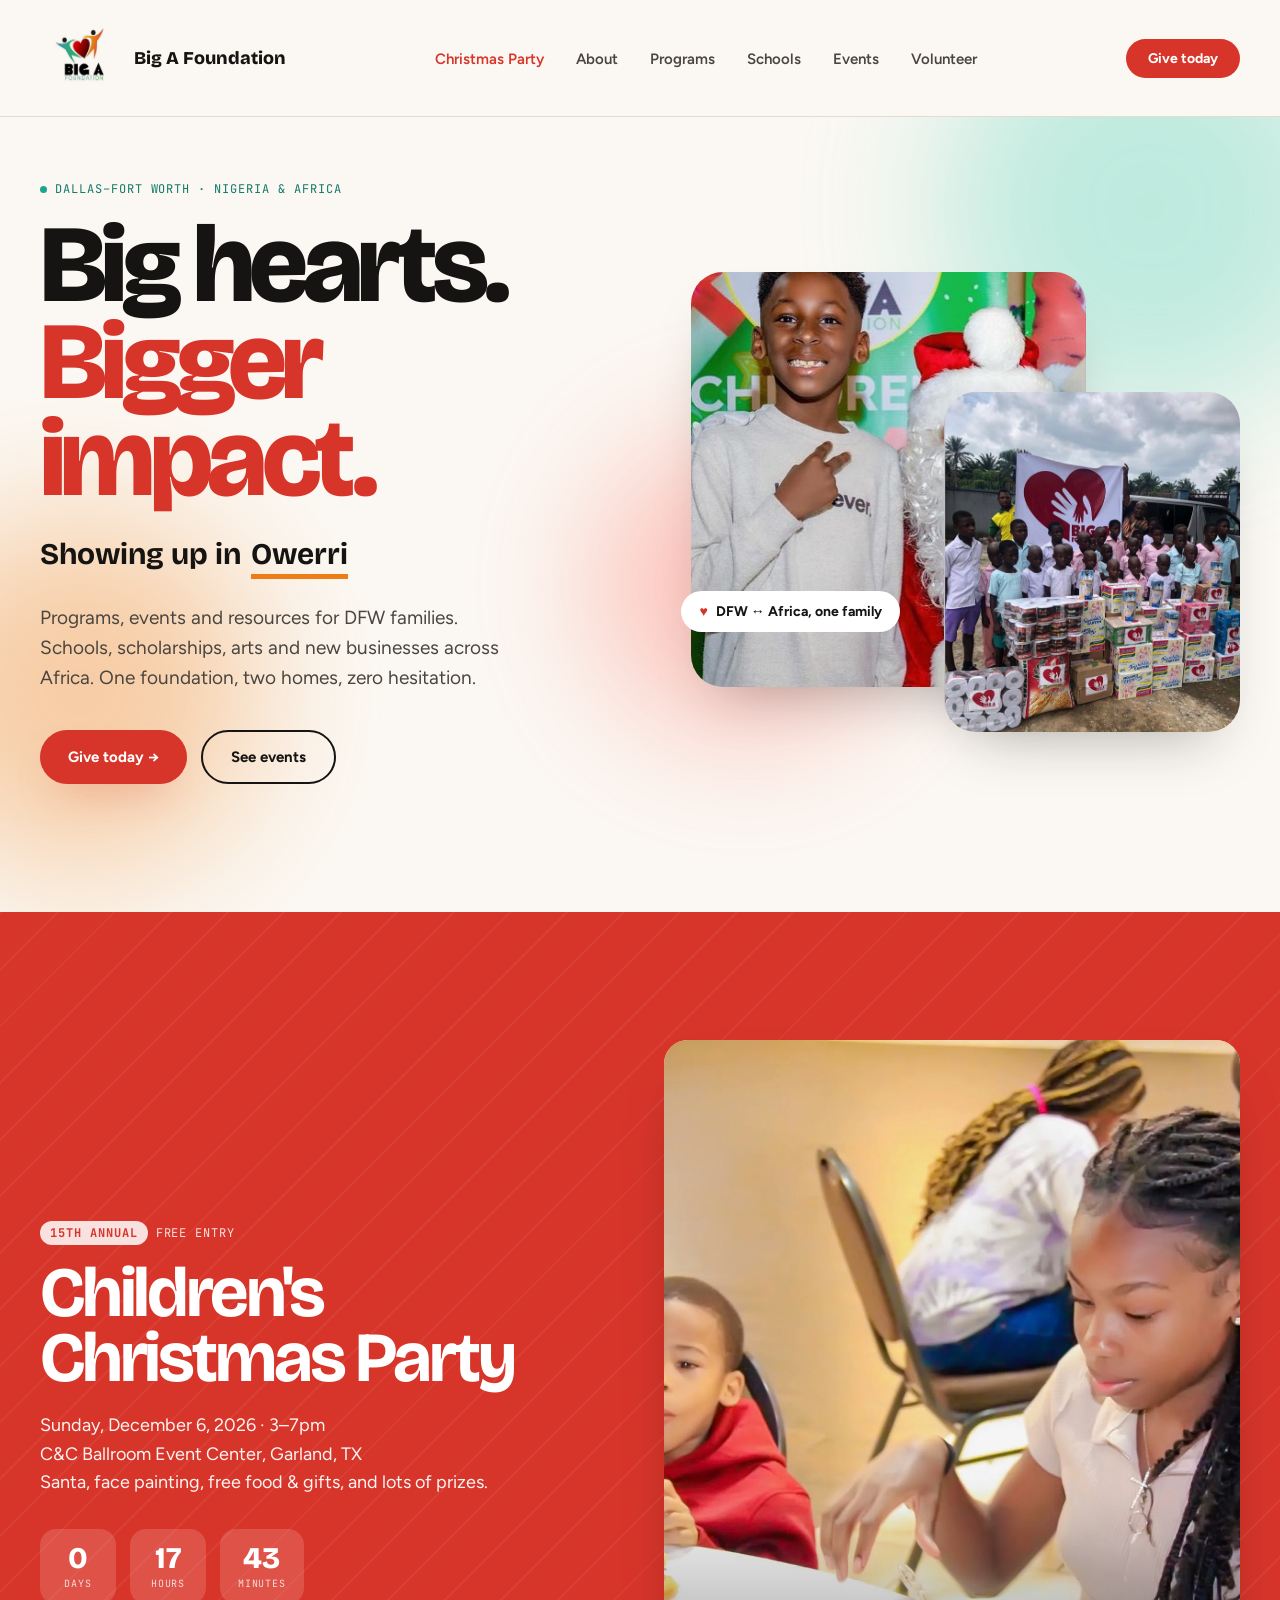
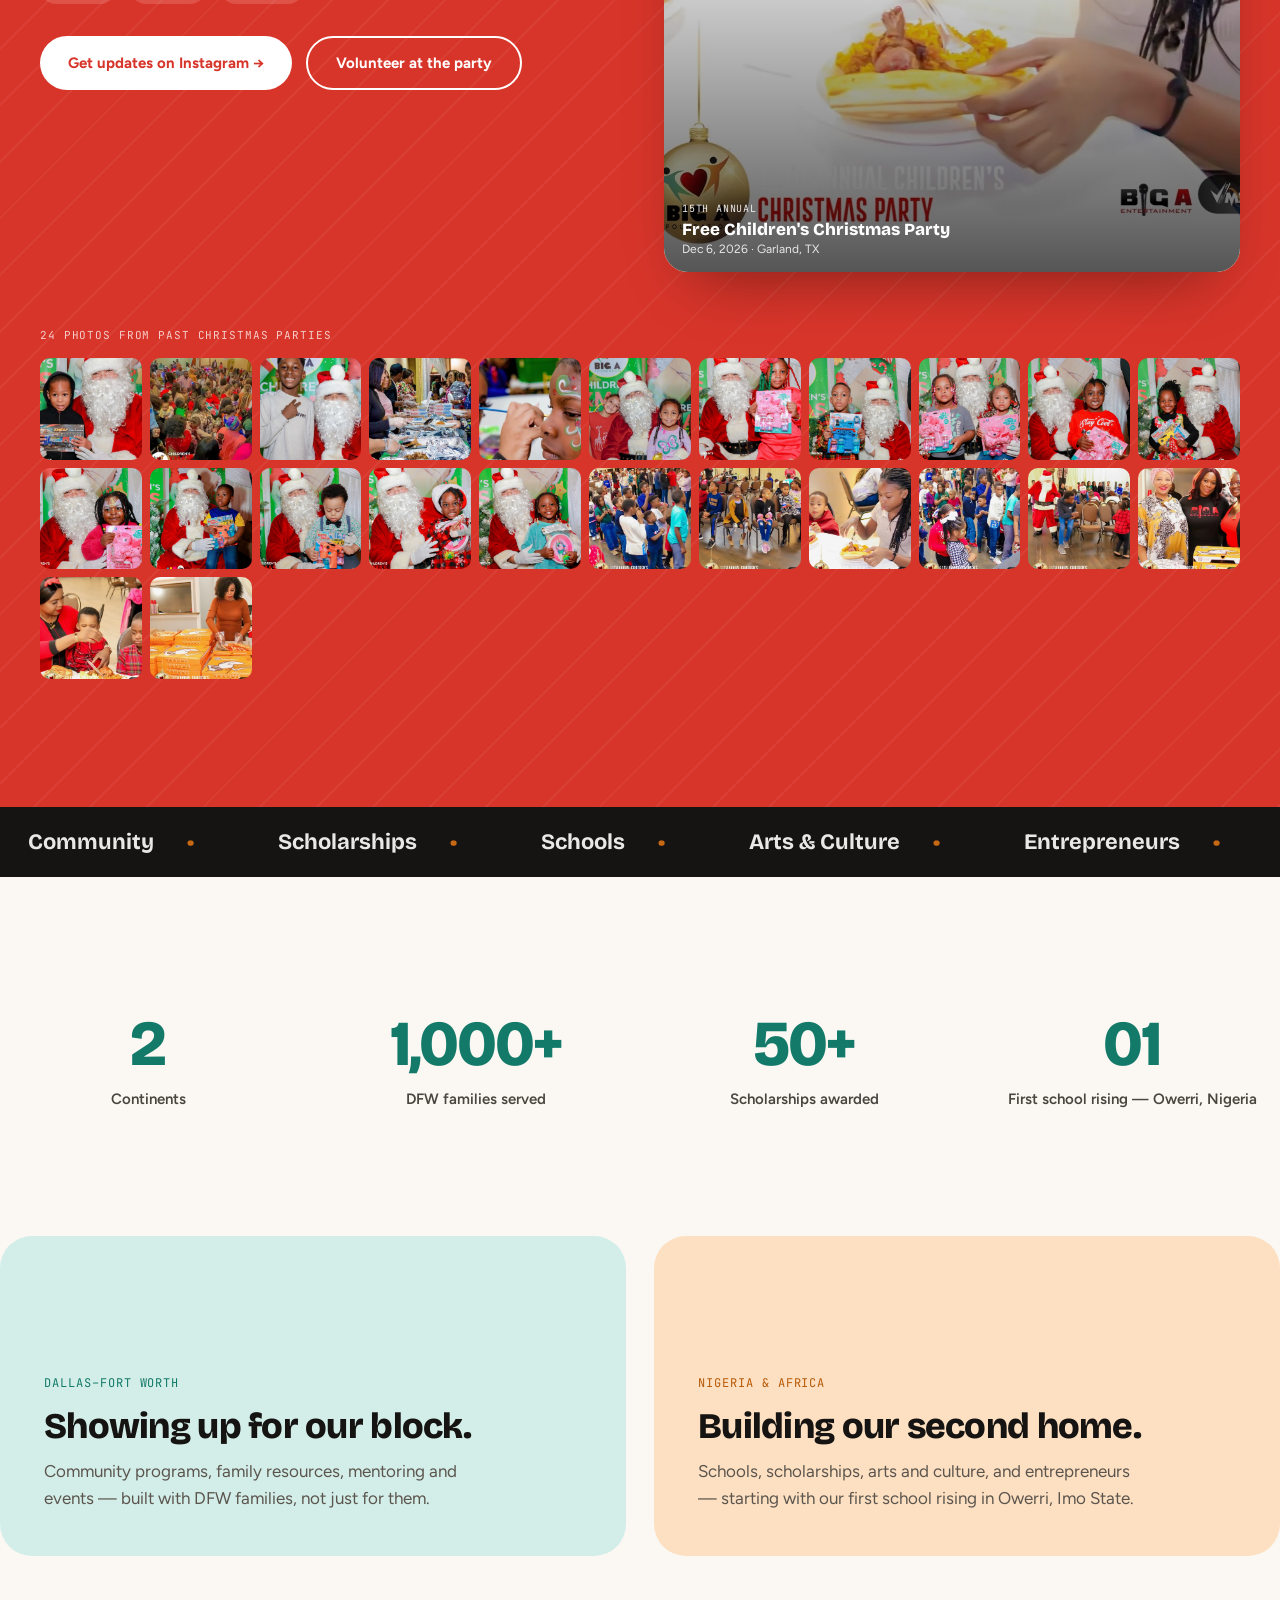
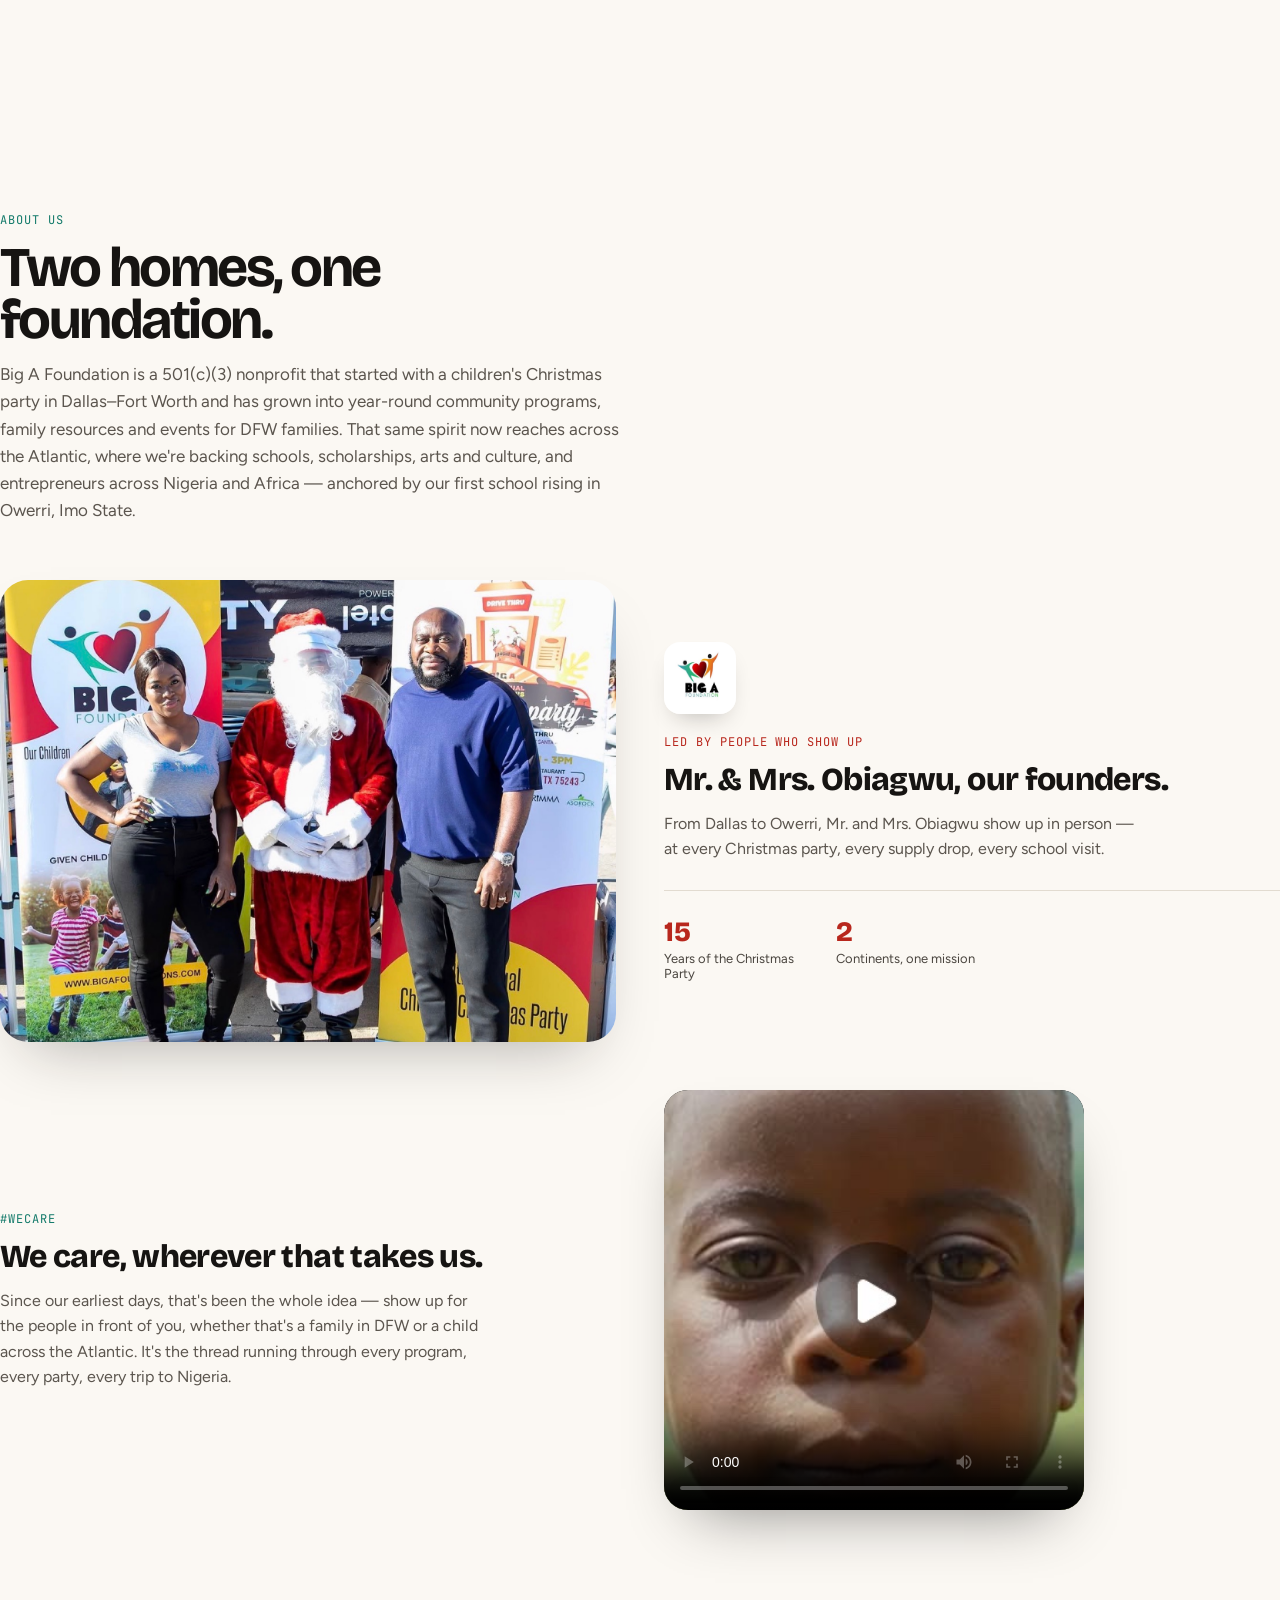
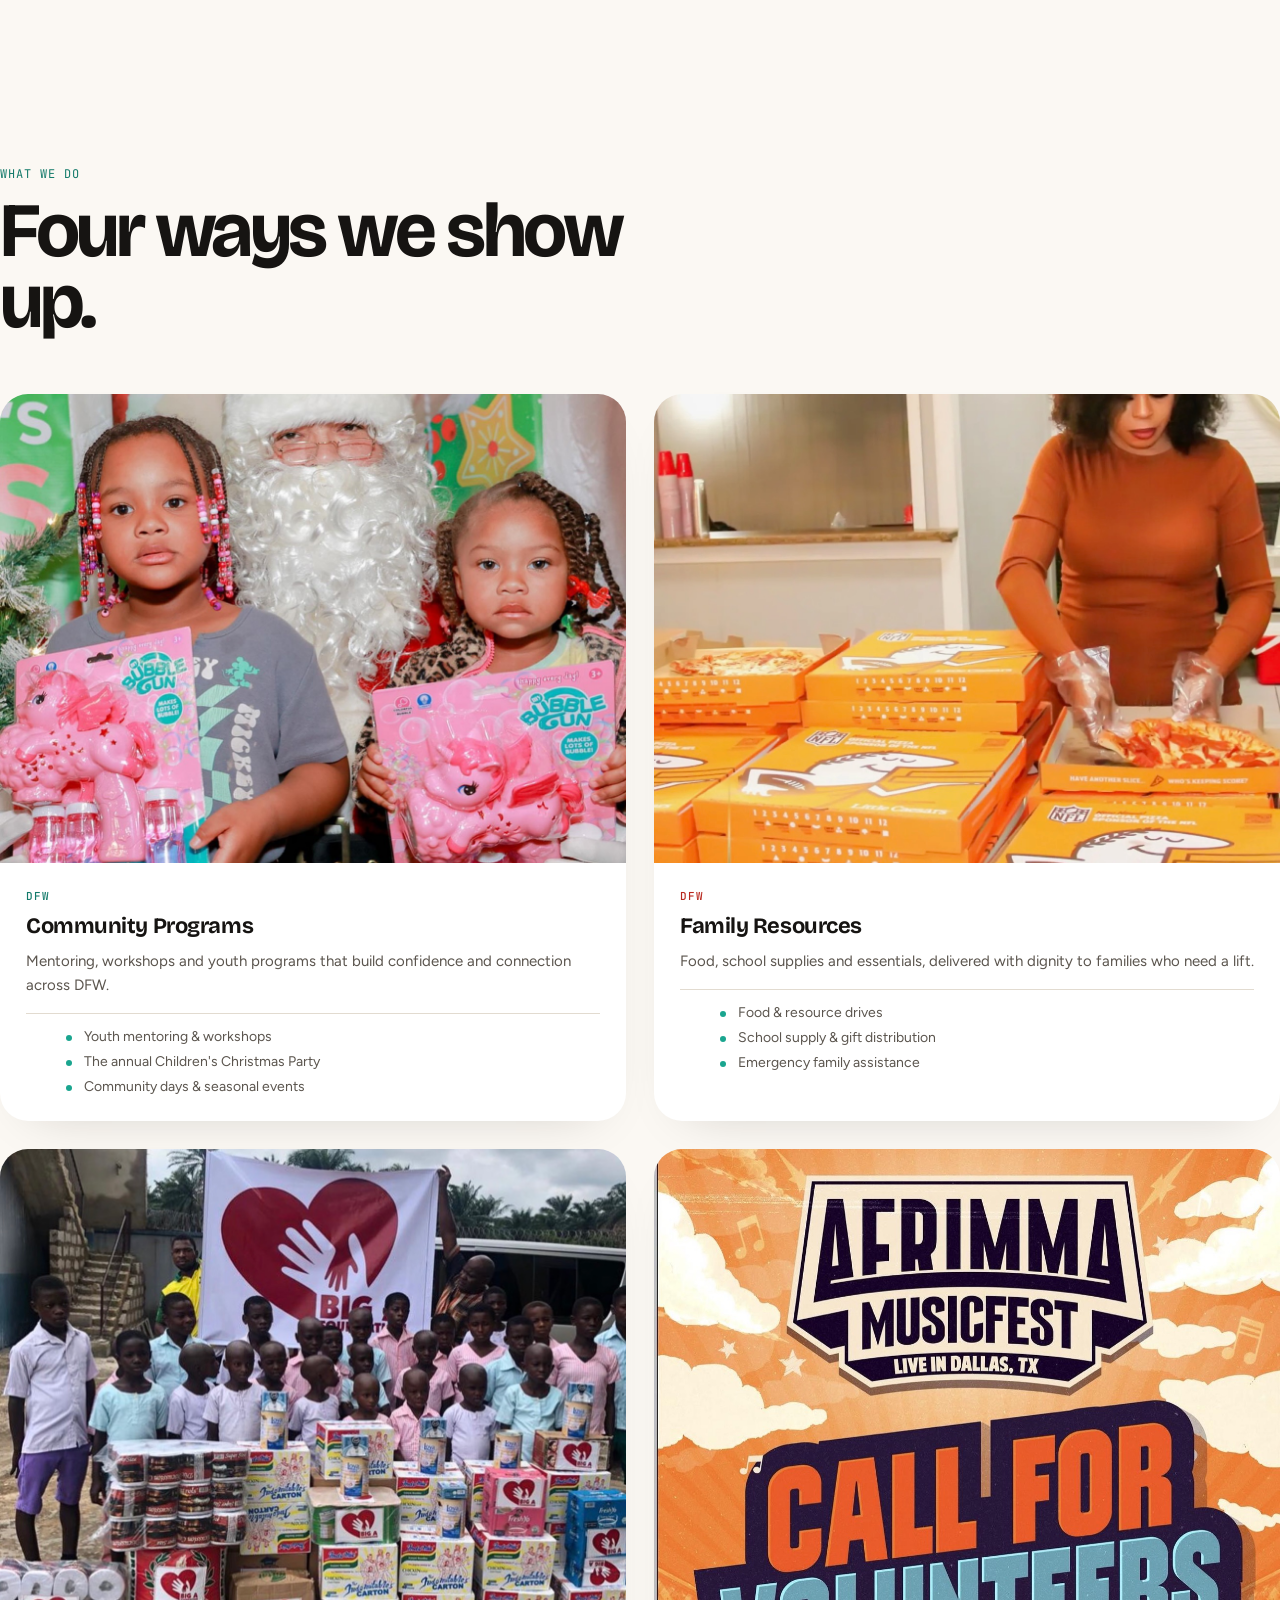
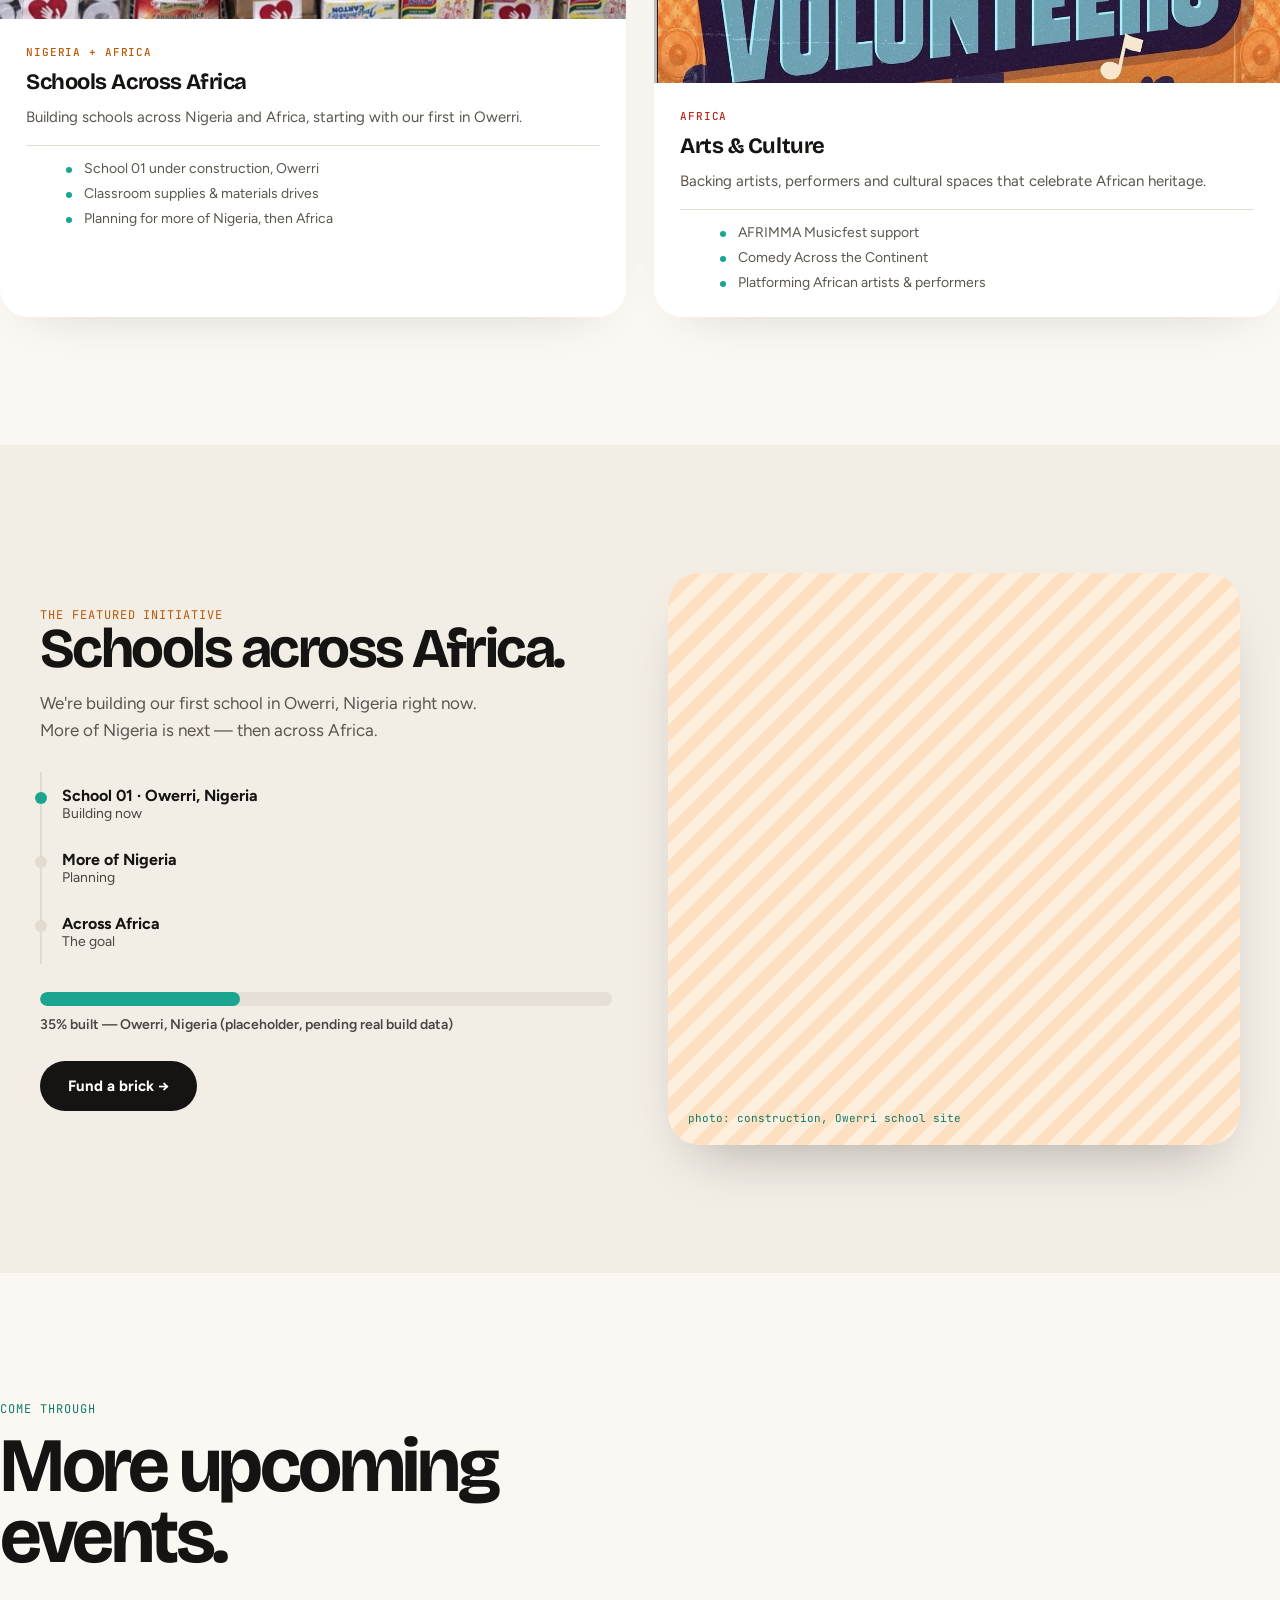
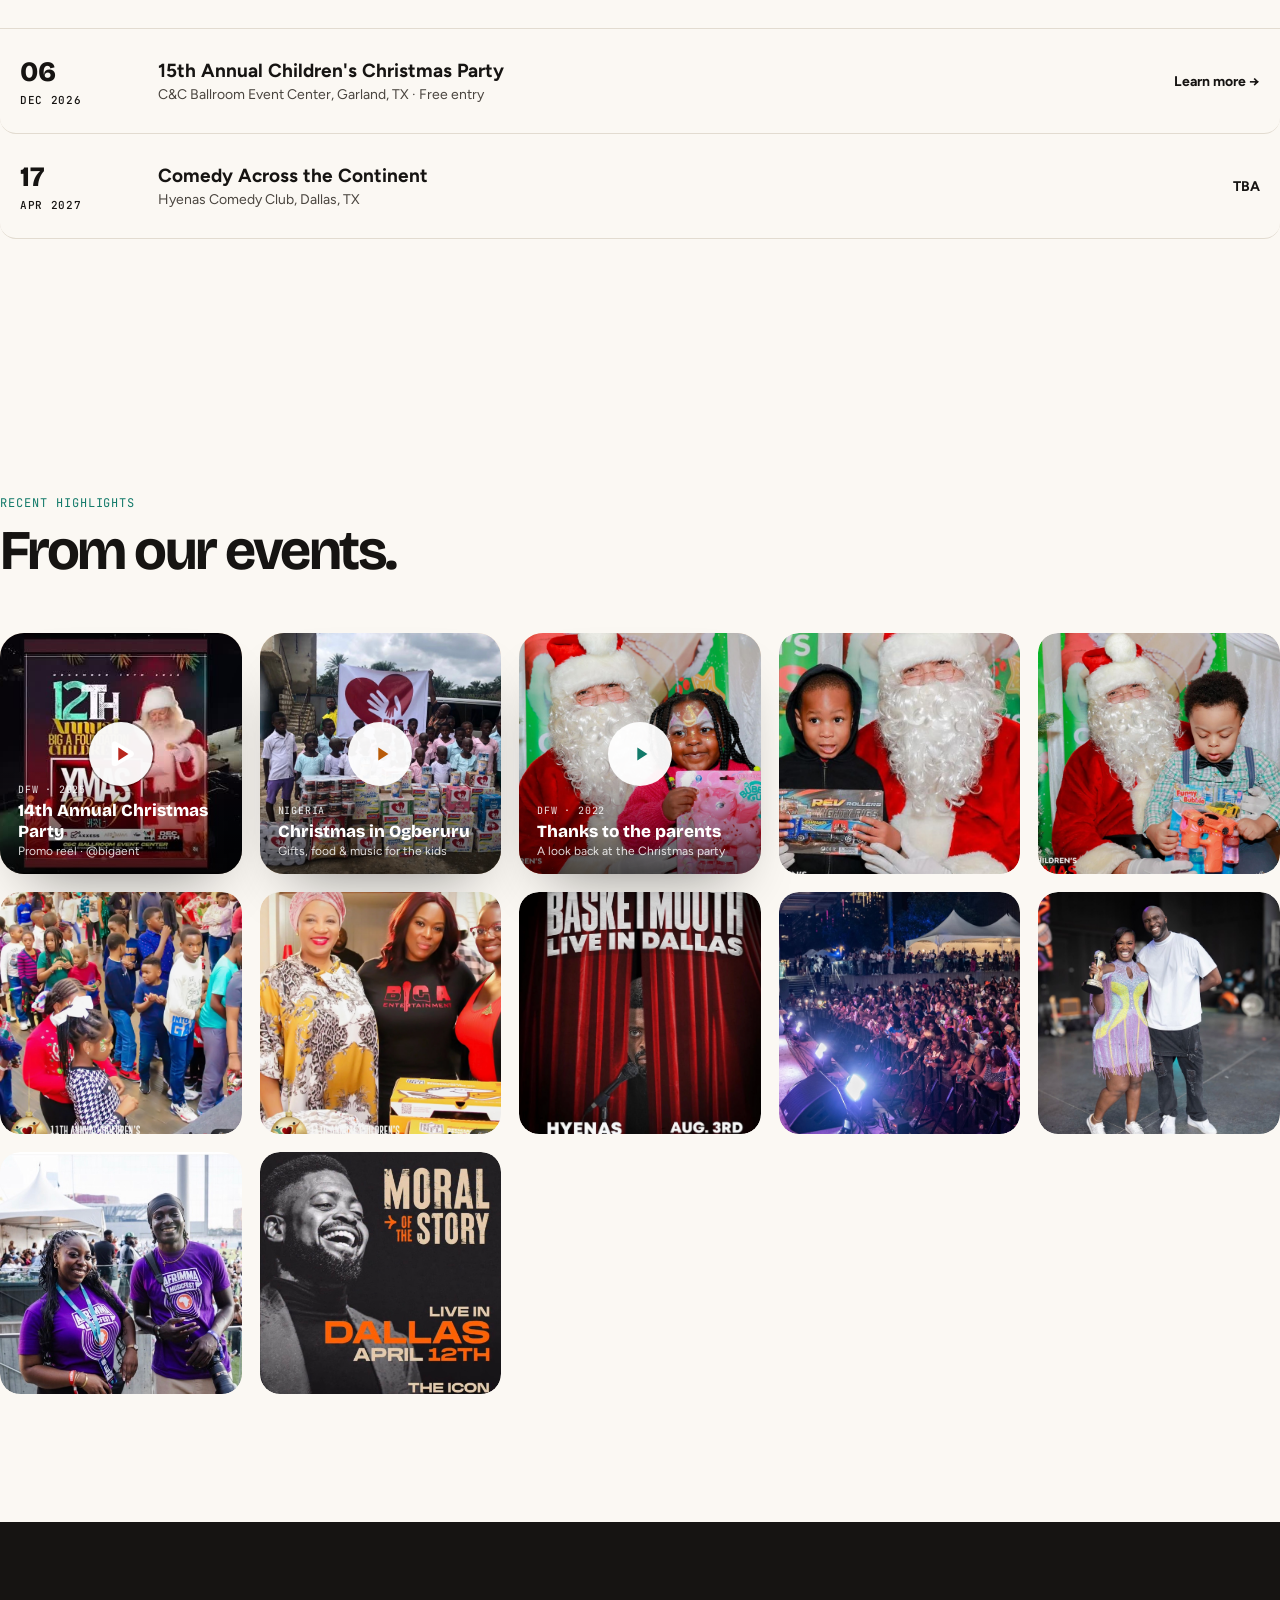
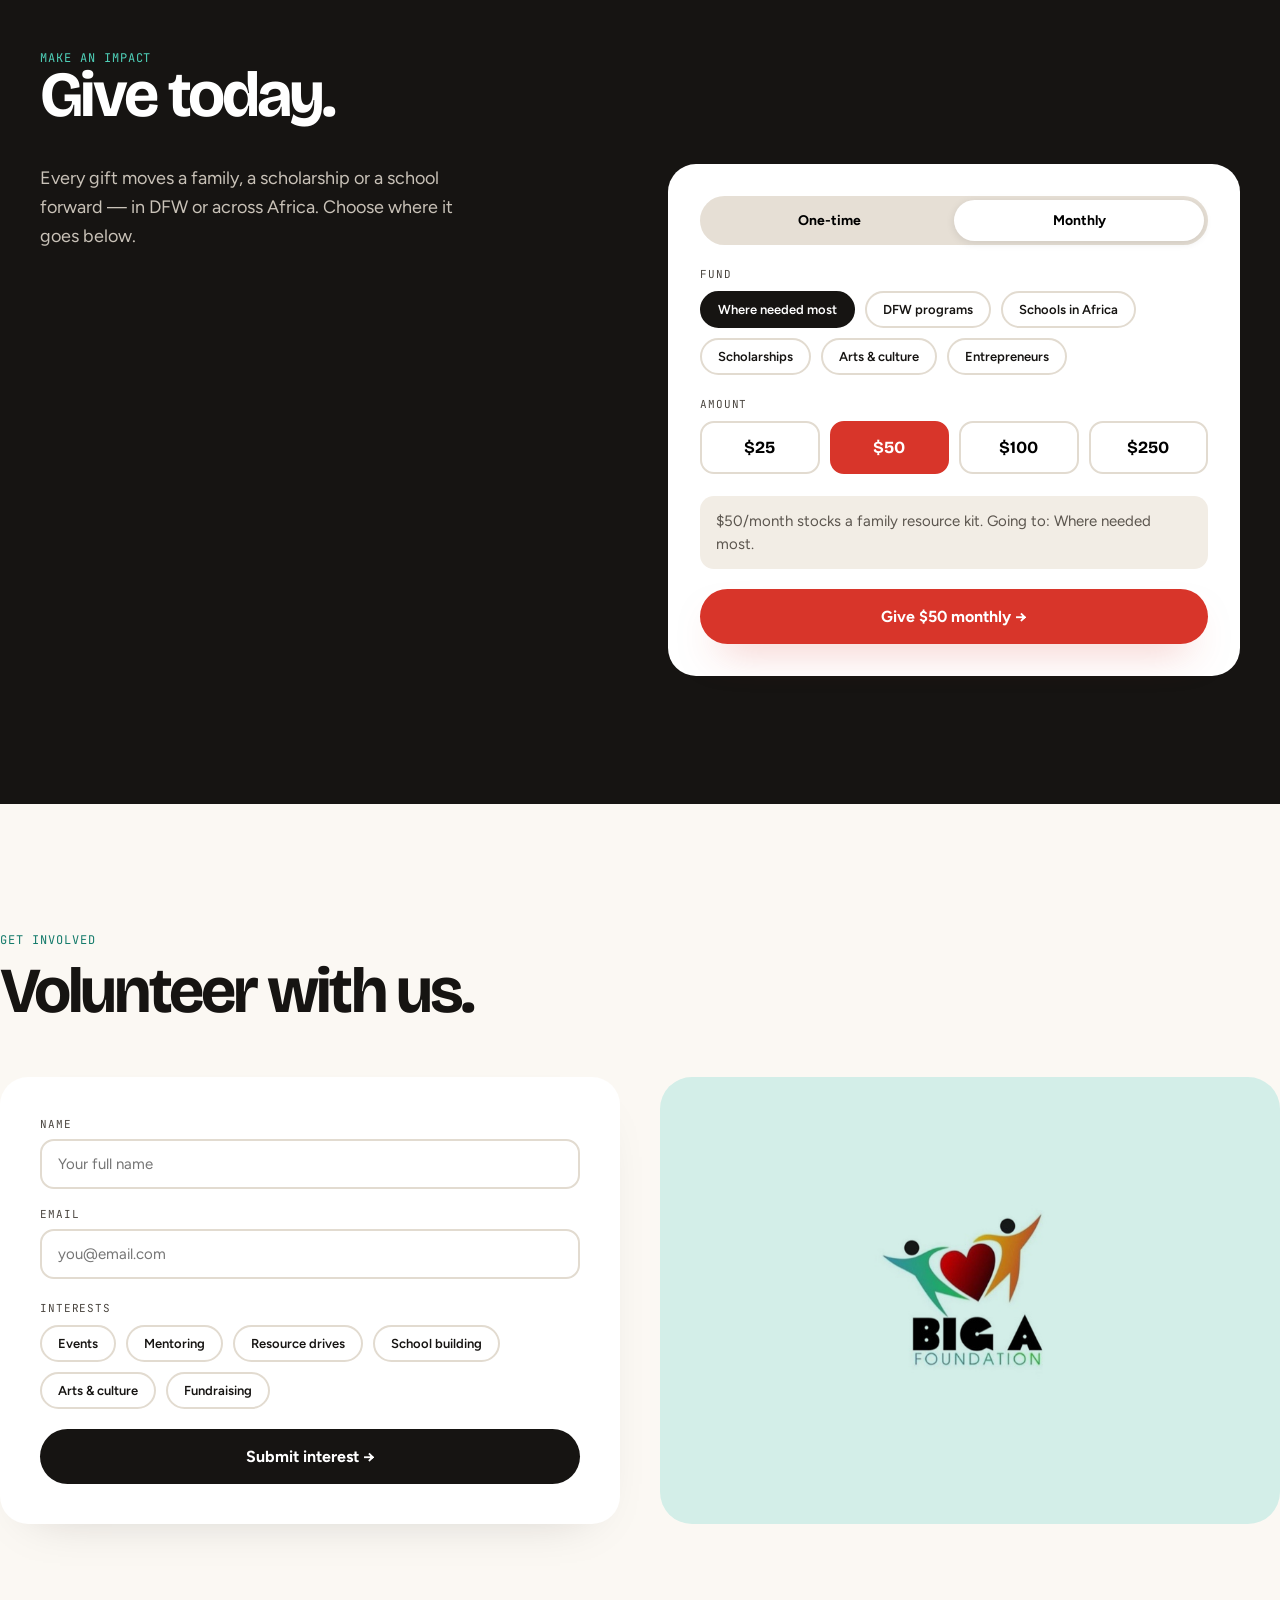
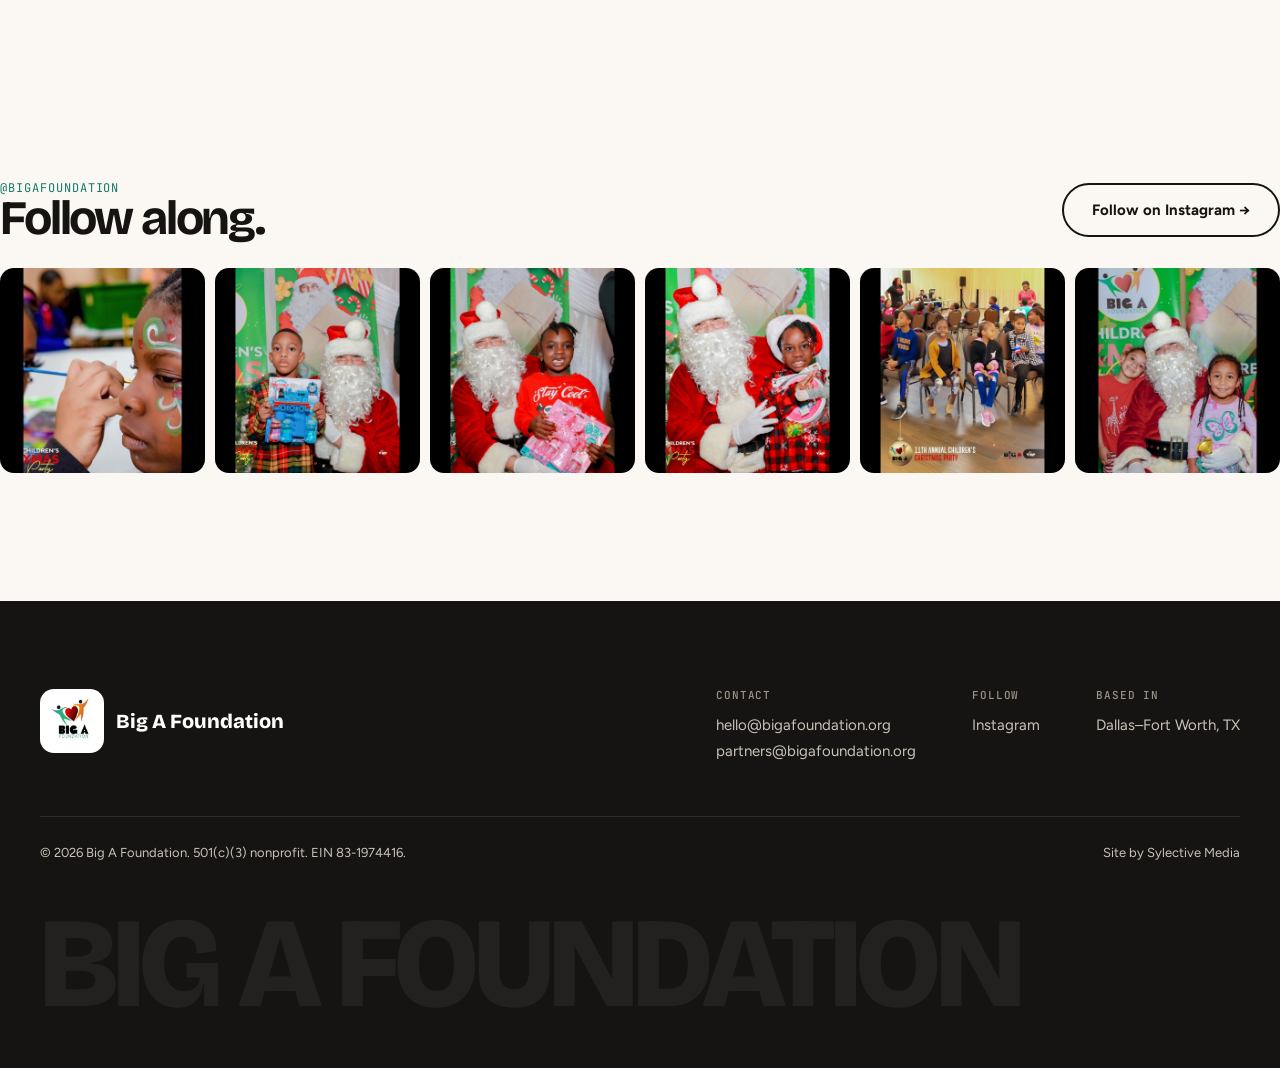
==== sunrise-site/index.html @ 5e351780 "Add Owerri to hero word rotator" ====
<!doctype html>
<html lang="en">
<head>
<meta charset="UTF-8">
<meta name="viewport" content="width=device-width, initial-scale=1">
<title>Big A Foundation — DFW ↔ Nigeria &amp; Africa</title>
<meta name="description" content="Big A Foundation runs programs, events and resources in Dallas–Fort Worth, and builds schools, scholarships, arts and entrepreneurship across Nigeria and Africa.">

<link rel="icon" type="image/png" href="assets/favicon.png">
<link rel="apple-touch-icon" href="assets/favicon.png">

<meta property="og:type" content="website">
<meta property="og:title" content="Big A Foundation">
<meta property="og:description" content="Programs, events and resources for DFW families. Schools, scholarships, arts and entrepreneurs across Nigeria and Africa.">
<meta property="og:image" content="https://big-a-foundation-sunrise.netlify.app/assets/og-cover.jpg">
<meta property="og:url" content="https://big-a-foundation-sunrise.netlify.app/">
<meta name="twitter:card" content="summary_large_image">
<meta name="twitter:title" content="Big A Foundation">
<meta name="twitter:description" content="Programs, events and resources for DFW families. Schools, scholarships, arts and entrepreneurs across Nigeria and Africa.">
<meta name="twitter:image" content="https://big-a-foundation-sunrise.netlify.app/assets/og-cover.jpg">

<link rel="preconnect" href="https://fonts.googleapis.com">
<link rel="preconnect" href="https://fonts.gstatic.com" crossorigin>
<link href="https://fonts.googleapis.com/css2?family=Bricolage+Grotesque:opsz,wght@12..96,500;12..96,700;12..96,800&family=Figtree:wght@400;500;600;700&family=JetBrains+Mono:wght@400;500&display=swap" rel="stylesheet">
<style>
:root{
  --teal:#1aa58f; --teal-deep:#137a6a; --teal-light:#4fd1b9; --teal-tint:#e3f4f0; --teal-tint2:#d3eee8;
  --red:#d8352a; --red-deep:#b8271d; --red-bright:#ff5a4e; --red-tint:#fde7e4; --red-tint2:#fbdcd8;
  --orange:#ef7d16; --orange-deep:#b85a08; --orange-tint:#feeedc; --orange-tint2:#fde0c2;
  --ink:#161412; --muted:#4a453f; --muted2:#5b554e; --ondark-muted:#c9c2b8; --ondark-muted2:#9b9389;
  --cream:#fbf8f3; --cream-alt:#f2ede5; --neutral-tint:#e6dfd5; --input-border:#e2dbd0;
  --display:'Bricolage Grotesque',sans-serif; --body:'Figtree',sans-serif; --mono:'JetBrains Mono',monospace;
  --max:1320px; --pad:clamp(16px,4vw,40px); --sec:clamp(80px,10vw,140px);
}
*{box-sizing:border-box;}
html{scroll-behavior:smooth;}
body{
  margin:0; background:var(--cream); color:var(--ink); font-family:var(--body);
  -webkit-font-smoothing:antialiased; overflow-x:hidden;
}
img{display:block; max-width:100%;}
a{color:inherit;}
.wrap{max-width:var(--max); margin:0 auto; padding-left:var(--pad); padding-right:var(--pad);}
.eyebrow{font-family:var(--mono); font-size:12px; letter-spacing:.08em; text-transform:uppercase;}
h1,h2,h3{font-family:var(--display); margin:0; letter-spacing:-0.02em;}
h2{font-size:clamp(44px,6vw,88px); line-height:.92; letter-spacing:-0.045em; font-weight:700;}
p{line-height:1.6; margin:0;}
.btn{
  display:inline-flex; align-items:center; gap:8px; font-family:var(--body); font-weight:700;
  font-size:15px; padding:16px 28px; border-radius:999px; border:none; cursor:pointer;
  text-decoration:none; transition:transform .2s ease, box-shadow .2s ease;
}
.btn:hover{ transform:translateY(-2px); }
.btn-primary{ background:var(--red); color:#fff; box-shadow:0 20px 40px -20px rgba(216,53,42,.5); }
.btn-dark{ background:var(--ink); color:#fff; }
.btn-outline{ background:transparent; color:var(--ink); border:2px solid var(--ink); }

/* reveal */
[data-reveal]{ opacity:0; transform:translateY(48px); transition:opacity .9s cubic-bezier(.2,.7,.2,1), transform .9s cubic-bezier(.2,.7,.2,1); }
[data-reveal].in{ opacity:1; transform:translateY(0); }
@media (prefers-reduced-motion:reduce){
  [data-reveal]{ opacity:1; transform:none; transition:none; }
}

/* ===== header ===== */
header{
  position:sticky; top:0; z-index:50; background:rgba(251,248,243,.88); backdrop-filter:blur(10px);
  border-bottom:1px solid var(--input-border);
}
.nav{ position:relative; display:flex; align-items:center; justify-content:space-between; padding:16px var(--pad); max-width:var(--max); margin:0 auto; }
.brand{ display:flex; align-items:center; gap:10px; text-decoration:none; }
.brand img{ width:84px; height:84px; border-radius:14px; mix-blend-mode:multiply; }
.brand span{ font-family:var(--display); font-weight:800; font-size:18px; color:var(--ink); }
.nav-links{ display:flex; align-items:center; gap:32px; list-style:none; margin:0; padding:0; }
.nav-links a{ text-decoration:none; font-weight:600; font-size:15px; color:var(--muted); }
.nav-links a:hover{ color:var(--ink); }
.nav-links a.nav-highlight{ color:var(--red); }
.nav-donate{ background:var(--red); color:#fff; font-weight:700; padding:11px 22px; border-radius:999px; text-decoration:none; font-size:14px; }
.nav-toggle{ display:none; background:none; border:none; cursor:pointer; padding:6px; }
.nav-toggle span{ display:block; width:22px; height:2px; background:var(--ink); margin:5px 0; }
@media (max-width:860px){
  .nav-links{
    display:none; position:absolute; top:100%; left:0; right:0; flex-direction:column;
    gap:0; background:var(--cream); border-bottom:1px solid var(--input-border); padding:8px var(--pad) 16px;
  }
  .nav-links.open{ display:flex; }
  .nav-links li{ width:100%; }
  .nav-links a{ display:block; padding:12px 0; border-bottom:1px solid var(--input-border); }
  .nav-toggle{ display:block; }
}

/* ===== hero ===== */
.hero{ position:relative; padding:64px 0 var(--sec); overflow:hidden; }
.blob{ position:absolute; border-radius:50%; filter:blur(70px); opacity:.35; z-index:0; pointer-events:none; }
.blob1{ width:420px; height:420px; background:var(--teal-light); top:-120px; right:-80px; animation:drift1 18s ease-in-out infinite; }
.blob2{ width:360px; height:360px; background:var(--orange); bottom:40px; left:-100px; animation:drift2 22s ease-in-out infinite; }
.blob3{ width:300px; height:300px; background:var(--red-bright); top:40%; right:30%; animation:drift3 16s ease-in-out infinite; }
@keyframes drift1{ 0%,100%{transform:translate(0,0);} 50%{transform:translate(-40px,50px);} }
@keyframes drift2{ 0%,100%{transform:translate(0,0);} 50%{transform:translate(50px,-30px);} }
@keyframes drift3{ 0%,100%{transform:translate(0,0);} 50%{transform:translate(-30px,-40px);} }
@media (prefers-reduced-motion:reduce){ .blob{animation:none;} }
.hero-grid{ position:relative; z-index:1; display:grid; grid-template-columns:1.1fr 1fr; gap:48px; align-items:center; }
@media (max-width:980px){ .hero-grid{ grid-template-columns:1fr; } }
.hero-eyebrow{ display:flex; align-items:center; gap:8px; color:var(--teal-deep); margin-bottom:20px; }
.hero-eyebrow .dot{ width:7px; height:7px; border-radius:50%; background:var(--teal); }
.hero h1{ font-size:clamp(56px,8.6vw,128px); line-height:.88; letter-spacing:-0.05em; font-weight:800; }
.hero h1 .red{ color:var(--red); }
.hero-sub{ margin-top:28px; }
.hero-sub .rotator-row{ display:flex; align-items:baseline; gap:10px; font-size:clamp(22px,2.6vw,30px); font-weight:700; font-family:var(--display); flex-wrap:wrap; }
.rotator{ position:relative; display:inline-block; min-width:220px; }
.rotator-word{ display:inline-block; border-bottom:5px solid var(--teal); padding-bottom:2px; transition:opacity .6s ease, transform .6s ease, filter .6s ease; }
.rotator-word.leaving{ opacity:0; transform:translateY(-10px); filter:blur(6px); }
.hero p.lead{ margin-top:24px; max-width:460px; font-size:19px; color:var(--muted); line-height:1.6; }
.hero-ctas{ margin-top:36px; display:flex; gap:14px; flex-wrap:wrap; }
.hero-photos{ position:relative; min-height:420px; }
.hero-photo{ position:absolute; border-radius:32px; overflow:hidden; box-shadow:0 30px 60px -30px rgba(22,20,18,.35); }
.hero-photo img{ width:100%; height:100%; object-fit:cover; }
.hero-photo-1{ width:72%; aspect-ratio:1/1.05; left:0; top:0; background:var(--teal-tint2); }
.hero-photo-2{ width:54%; aspect-ratio:1/1.15; right:0; bottom:-40px; background:var(--orange-tint2); }
.ph{ width:100%; height:100%; display:flex; align-items:flex-end; padding:20px; background-image:repeating-linear-gradient(135deg, var(--stripe1,#e3f4f0), var(--stripe1,#e3f4f0) 12px, var(--stripe2,#d3eee8) 12px, var(--stripe2,#d3eee8) 24px); }
.ph span{ font-family:var(--mono); font-size:11px; color:var(--teal-deep); }
.float-badge{ position:absolute; left:-10px; bottom:60px; background:#fff; border-radius:999px; padding:12px 18px; display:flex; align-items:center; gap:8px; box-shadow:0 20px 40px -20px rgba(22,20,18,.35); font-weight:700; font-size:14px; animation:bob 6s ease-in-out infinite; z-index:2; }
@keyframes bob{ 0%,100%{transform:translateY(0);} 50%{transform:translateY(-10px);} }
.float-badge .heart{ color:var(--red); animation:pulse 1.4s ease-in-out infinite; }
@keyframes pulse{ 0%,100%{transform:scale(1);} 50%{transform:scale(1.25);} }
@media (prefers-reduced-motion:reduce){ .float-badge, .float-badge .heart{ animation:none; } }

/* ===== christmas party feature ===== */
.xmas{ background:var(--red); color:#fff; padding:var(--sec) 0; position:relative; overflow:hidden; }
.xmas::before{ content:''; position:absolute; inset:0; background-image:repeating-linear-gradient(135deg, rgba(255,255,255,.05), rgba(255,255,255,.05) 2px, transparent 2px, transparent 40px); pointer-events:none; }
.xmas-grid{ position:relative; display:grid; grid-template-columns:1fr 1fr; gap:48px; align-items:center; }
@media (max-width:900px){ .xmas-grid{ grid-template-columns:1fr; } }
.xmas .eyebrow{ color:#fff; opacity:.85; display:flex; align-items:center; gap:8px; }
.xmas .eyebrow .pill{ background:#fff; color:var(--red); padding:4px 10px; border-radius:999px; font-weight:700; }
.xmas h2{ color:#fff; font-size:clamp(40px,5.5vw,72px); margin-top:16px; }
.xmas-details{ margin-top:20px; font-size:18px; line-height:1.6; opacity:.95; }
.xmas-countdown{ display:flex; gap:14px; margin-top:32px; flex-wrap:wrap; }
.xmas-countdown .unit{ background:rgba(255,255,255,.14); border-radius:16px; padding:14px 18px; min-width:76px; text-align:center; }
.xmas-countdown .unit .n{ font-family:var(--display); font-weight:800; font-size:30px; line-height:1; }
.xmas-countdown .unit .l{ font-family:var(--mono); font-size:10px; letter-spacing:.08em; text-transform:uppercase; opacity:.8; margin-top:4px; }
.xmas-ctas{ margin-top:32px; display:flex; gap:14px; flex-wrap:wrap; }
.xmas .btn-primary{ background:#fff; color:var(--red); box-shadow:none; }
.xmas .btn-outline{ border-color:#fff; color:#fff; }
.xmas-photos{ margin-top:56px; position:relative; }
.xmas-photos-label{ font-family:var(--mono); font-size:11px; letter-spacing:.08em; text-transform:uppercase; color:rgba(255,255,255,.75); margin-bottom:16px; }
.xmas-photos-grid{ display:grid; grid-template-columns:repeat(auto-fill,minmax(100px,1fr)); gap:8px; }
.xmas-photos-grid img{ width:100%; aspect-ratio:1/1; object-fit:cover; border-radius:10px; transition:transform .25s ease; }
.xmas-photos-grid img:hover{ transform:scale(1.05); }
.video-card{ display:block; position:relative; border-radius:24px; overflow:hidden; text-decoration:none; color:inherit; aspect-ratio:9/13; background:var(--orange-tint2); box-shadow:0 30px 60px -30px rgba(0,0,0,.45); }
.video-card img{ width:100%; height:100%; object-fit:cover; }
.video-card::after{ content:''; position:absolute; inset:0; background:linear-gradient(0deg, rgba(0,0,0,.65) 0%, rgba(0,0,0,0) 45%); }
.video-card .play{ position:absolute; top:50%; left:50%; transform:translate(-50%,-50%); width:64px; height:64px; border-radius:50%; background:rgba(255,255,255,.95); display:flex; align-items:center; justify-content:center; transition:transform .25s ease; z-index:2; }
.video-card:hover .play{ transform:translate(-50%,-50%) scale(1.08); }
.video-card .play svg{ width:22px; height:22px; margin-left:3px; }
.video-card .caption{ position:absolute; left:18px; right:18px; bottom:16px; z-index:2; color:#fff; }
.video-card .caption .tag{ font-family:var(--mono); font-size:10px; letter-spacing:.08em; text-transform:uppercase; opacity:.9; }
.video-card .caption .title{ font-family:var(--display); font-weight:800; font-size:17px; margin-top:4px; }
.video-card .caption .sub{ font-size:12px; opacity:.85; margin-top:2px; }
.native-video{ border-radius:24px; overflow:hidden; box-shadow:0 30px 60px -30px rgba(0,0,0,.45); background:#000; }
.native-video video{ width:100%; height:100%; object-fit:cover; display:block; }
.native-video .caption{ padding:12px 18px; background:#fff; }
.native-video .caption .tag{ font-family:var(--display); font-weight:800; font-size:15px; }
.native-video .caption .sub{ font-size:12px; color:var(--muted); margin-top:2px; }

/* ===== marquee ===== */
.marquee-wrap{ background:var(--ink); color:#fff; padding:22px 0; overflow:hidden; white-space:nowrap; }
.marquee{ display:inline-flex; animation:marquee 34s linear infinite; }
.marquee span{ font-family:var(--display); font-weight:700; font-size:22px; padding:0 28px; opacity:.9; }
.marquee span.dot{ color:var(--orange); }
@keyframes marquee{ from{transform:translateX(0);} to{transform:translateX(-50%);} }
@media (prefers-reduced-motion:reduce){ .marquee{animation:none;} }

/* ===== stats ===== */
.stats{ padding:var(--sec) 0; }
.stats-grid{ display:grid; grid-template-columns:repeat(auto-fit,minmax(min(100%,220px),1fr)); gap:32px; text-align:center; }
.stat-num{ font-family:var(--display); font-weight:800; font-size:clamp(40px,5vw,64px); color:var(--teal-deep); letter-spacing:-0.03em; }
.stat-label{ margin-top:8px; font-size:15px; color:var(--muted); font-weight:600; }

/* ===== mission ===== */
.mission{ padding:0 0 var(--sec); }
.mission-grid{ display:grid; grid-template-columns:1fr 1fr; gap:28px; }
@media (max-width:860px){ .mission-grid{ grid-template-columns:1fr; } }
.mission-card{ border-radius:32px; padding:44px; min-height:320px; display:flex; flex-direction:column; justify-content:flex-end; }
.mission-card.dfw{ background:var(--teal-tint2); }
.mission-card.africa{ background:var(--orange-tint2); }
.mission-card .eyebrow{ color:var(--teal-deep); margin-bottom:14px; }
.mission-card.africa .eyebrow{ color:var(--orange-deep); }
.mission-card h3{ font-size:clamp(26px,3vw,36px); font-weight:800; margin-bottom:10px; }
.mission-card p{ color:var(--muted2); font-size:17px; max-width:440px; }
.leadership-card{ display:grid; grid-template-columns:1fr 1fr; gap:48px; align-items:center; }
@media (max-width:760px){ .leadership-card{ grid-template-columns:1fr; } }
.leadership-photo{ border-radius:28px; overflow:hidden; aspect-ratio:4/3; box-shadow:0 30px 60px -30px rgba(22,20,18,.35); }
.leadership-photo img{ width:100%; height:100%; object-fit:cover; }
.leadership-logo{ width:72px; height:72px; border-radius:16px; margin-bottom:20px; box-shadow:0 12px 24px -12px rgba(22,20,18,.3); }
.leadership-stats{ display:flex; gap:32px; margin-top:28px; padding-top:24px; border-top:1px solid var(--input-border); }
.leadership-stats .n{ font-family:var(--display); font-weight:800; font-size:28px; color:var(--red-deep); }
.leadership-stats .l{ font-size:13px; color:var(--muted); margin-top:2px; max-width:140px; }

/* ===== programs ===== */
.section{ padding:var(--sec) 0; }
.section-head{ max-width:640px; margin-bottom:56px; }
.section-head .eyebrow{ color:var(--teal-deep); margin-bottom:14px; }
.programs-grid{ display:grid; grid-template-columns:repeat(2,1fr); gap:28px; }
@media (max-width:760px){ .programs-grid{ grid-template-columns:1fr; } }
.card{ background:#fff; border-radius:28px; overflow:hidden; box-shadow:0 20px 50px -35px rgba(22,20,18,.25); transition:transform .3s ease, box-shadow .3s ease; }
.card:hover{ transform:translateY(-8px) rotate(-0.6deg); box-shadow:0 30px 60px -30px rgba(22,20,18,.35); }
.card-photo{ aspect-ratio:4/3; width:100%; }
.card-photo img{ width:100%; height:100%; object-fit:cover; }
.card-body{ padding:26px; }
.card-tag{ font-family:var(--mono); font-size:11px; letter-spacing:.08em; text-transform:uppercase; font-weight:500; }
.card h3{ font-size:22px; margin-top:10px; font-weight:700; }
.card p{ margin-top:10px; color:var(--muted2); font-size:15px; }
.program-list{ list-style:none; margin:16px 0 0; padding-top:14px; border-top:1px solid var(--input-border); display:flex; flex-direction:column; gap:8px; }
.program-list li{ font-size:14px; color:var(--muted2); padding-left:18px; position:relative; }
.program-list li::before{ content:''; position:absolute; left:0; top:7px; width:6px; height:6px; border-radius:50%; background:var(--teal); }

/* ===== schools ===== */
.schools{ background:var(--cream-alt); padding:var(--sec) 0; }
.schools-grid{ display:grid; grid-template-columns:1fr 1fr; gap:56px; align-items:center; }
@media (max-width:900px){ .schools-grid{ grid-template-columns:1fr; } }
.roadmap{ display:flex; flex-direction:column; gap:0; margin-top:28px; }
.road-step{ display:flex; gap:16px; padding:14px 0; border-left:2px solid var(--input-border); padding-left:20px; position:relative; }
.road-step::before{ content:''; position:absolute; left:-7px; top:20px; width:12px; height:12px; border-radius:50%; background:var(--input-border); }
.road-step.active::before{ background:var(--teal); }
.road-step .step-label{ font-weight:700; }
.road-step .step-sub{ color:var(--muted); font-size:14px; }
.progress-wrap{ margin-top:28px; background:var(--neutral-tint); border-radius:999px; height:14px; overflow:hidden; }
.progress-bar{ height:100%; width:0; background:var(--teal); border-radius:999px; transition:width 2.4s cubic-bezier(.2,.7,.2,1); }
.progress-bar.go{ width:35%; }
.progress-label{ margin-top:10px; font-size:14px; color:var(--muted); font-weight:600; }
.schools-photo{ border-radius:32px; overflow:hidden; aspect-ratio:1/1; box-shadow:0 30px 60px -30px rgba(22,20,18,.35); }

/* ===== events ===== */
.events-list{ display:flex; flex-direction:column; border-top:1px solid var(--input-border); }
.event-row{ display:flex; align-items:center; gap:28px; padding:26px 20px; border-bottom:1px solid var(--input-border); text-decoration:none; color:inherit; transition:transform .3s ease, background .3s ease, color .3s ease; border-radius:16px; }
.event-row:hover{ transform:translateX(14px); background:var(--event-color,var(--teal)); color:#fff; }
.event-row:hover .event-place{ color:rgba(255,255,255,.8); }
.event-date{ font-family:var(--display); font-weight:800; font-size:28px; min-width:110px; }
.event-date .m{ display:block; font-family:var(--mono); font-size:11px; font-weight:500; letter-spacing:.06em; text-transform:uppercase; margin-top:4px; }
.event-title{ font-weight:700; font-size:19px; }
.event-place{ color:var(--muted); font-size:14px; margin-top:4px; }
.event-cta{ margin-left:auto; font-weight:700; font-size:14px; white-space:nowrap; }

/* ===== gallery ===== */
.highlights-grid{ display:grid; grid-template-columns:repeat(auto-fill,minmax(220px,1fr)); gap:18px; }
.highlights-grid img{ border-radius:20px; aspect-ratio:1/1; object-fit:cover; width:100%; height:100%; display:block; }
.gallery-item{ border-radius:20px; overflow:hidden; aspect-ratio:1/1; }
.video-card.square{ aspect-ratio:1/1; }

/* ===== donate ===== */
.donate{ background:var(--ink); color:#fff; padding:var(--sec) 0; }
.donate .eyebrow{ color:var(--teal-light); }
.donate h2{ color:#fff; }
.donate-grid{ display:grid; grid-template-columns:1fr 1fr; gap:56px; margin-top:40px; align-items:start; }
@media (max-width:900px){ .donate-grid{ grid-template-columns:1fr; } }
.donate-lead p{ color:var(--ondark-muted); font-size:18px; max-width:420px; }
.donate-card{ background:#fff; color:var(--ink); border-radius:28px; padding:32px; }
.toggle-row{ display:flex; background:var(--neutral-tint); border-radius:999px; padding:4px; }
.toggle-row button{ flex:1; border:none; background:transparent; padding:12px; border-radius:999px; font-weight:700; font-family:var(--body); cursor:pointer; font-size:14px; }
.toggle-row button.on{ background:#fff; box-shadow:0 2px 8px rgba(0,0,0,.1); }
.field-label{ font-family:var(--mono); font-size:11px; letter-spacing:.08em; text-transform:uppercase; color:var(--muted); margin:22px 0 10px; }
.chip-row{ display:flex; flex-wrap:wrap; gap:10px; }
.chip{ border:2px solid var(--input-border); background:#fff; color:var(--ink); border-radius:999px; padding:9px 16px; font-weight:600; font-size:13px; cursor:pointer; font-family:var(--body); }
.chip.on{ background:var(--ink); border-color:var(--ink); color:#fff; }
.amt-grid{ display:grid; grid-template-columns:repeat(4,1fr); gap:10px; }
.amt-grid button{ border:2px solid var(--input-border); background:#fff; border-radius:14px; padding:14px; font-weight:700; font-family:var(--display); font-size:17px; cursor:pointer; }
.amt-grid button.on{ background:var(--red); border-color:var(--red); color:#fff; }
.impact-line{ margin-top:22px; font-size:15px; color:var(--muted2); background:var(--cream-alt); border-radius:14px; padding:14px 16px; line-height:1.5; }
.give-btn{ width:100%; margin-top:20px; justify-content:center; font-size:16px; padding:18px; }
.thanks-msg{ margin-top:20px; background:var(--teal-tint2); color:var(--teal-deep); border-radius:14px; padding:16px; font-weight:600; text-align:center; }

/* ===== volunteer ===== */
.volunteer-grid{ display:grid; grid-template-columns:1fr 1fr; gap:40px; align-items:center; }
@media (max-width:860px){ .volunteer-grid{ grid-template-columns:1fr; } }
.volunteer-card{ max-width:640px; background:#fff; border-radius:28px; padding:40px; box-shadow:0 20px 50px -35px rgba(22,20,18,.25); }
.volunteer-logo-feature{ display:flex; align-items:center; justify-content:center; background:var(--teal-tint2); border-radius:32px; padding:48px; height:100%; min-height:320px; }
.volunteer-logo-feature img{ width:100%; max-width:280px; mix-blend-mode:multiply; }
@media (max-width:860px){ .volunteer-logo-feature{ min-height:220px; padding:32px; } .volunteer-logo-feature img{ max-width:180px; } }
.form-row{ margin-bottom:18px; }
.form-row label{ display:block; font-family:var(--mono); font-size:11px; letter-spacing:.08em; text-transform:uppercase; color:var(--muted); margin-bottom:8px; }
.form-row input{ width:100%; border:2px solid var(--input-border); border-radius:14px; padding:14px 16px; font-family:var(--body); font-size:15px; }
.form-row input:focus{ outline:none; border-color:var(--teal); }
.success-box{ background:var(--teal-tint2); color:var(--teal-deep); border-radius:16px; padding:24px; font-weight:600; }

/* ===== instagram ===== */
.insta-head{ display:flex; align-items:center; justify-content:space-between; flex-wrap:wrap; gap:16px; margin-bottom:28px; }
.insta-grid{ display:grid; grid-template-columns:repeat(6,1fr); gap:10px; }
@media (max-width:760px){ .insta-grid{ grid-template-columns:repeat(3,1fr); } }
.insta-grid a{ display:block; aspect-ratio:1/1; border-radius:14px; overflow:hidden; }
.insta-grid img{ width:100%; height:100%; object-fit:cover; transition:transform .4s ease; }
.insta-grid a:hover img{ transform:scale(1.08); }

/* ===== footer ===== */
footer{ background:var(--ink); color:var(--ondark-muted); padding:72px 0 40px; }
.footer-top{ display:flex; justify-content:space-between; flex-wrap:wrap; gap:40px; padding-bottom:48px; border-bottom:1px solid rgba(255,255,255,.1); }
.footer-brand{ display:flex; align-items:center; gap:12px; }
.footer-brand img{ width:64px; height:64px; border-radius:14px; }
.footer-brand span{ font-family:var(--display); font-weight:800; font-size:20px; color:#fff; }
.footer-links{ display:flex; gap:56px; flex-wrap:wrap; }
.footer-col h4{ font-family:var(--mono); font-size:11px; letter-spacing:.08em; text-transform:uppercase; color:var(--ondark-muted2); margin-bottom:14px; font-weight:500; }
.footer-col a, .footer-col div{ display:block; color:var(--ondark-muted); text-decoration:none; font-size:15px; margin-bottom:8px; }
.footer-col a:hover{ color:#fff; }
.footer-bottom{ display:flex; justify-content:space-between; flex-wrap:wrap; gap:16px; padding-top:28px; font-size:13px; }
.wordmark{ font-family:var(--display); font-weight:800; font-size:clamp(48px,10vw,160px); letter-spacing:-0.04em; color:rgba(255,255,255,.06); margin-top:40px; line-height:1; white-space:nowrap; overflow:hidden; }
</style>
</head>
<body>

<header>
  <nav class="nav">
    <a class="brand" href="#top">
      <img src="assets/big-a-logo.jpeg" alt="Big A Foundation">
      <span>Big A Foundation</span>
    </a>
    <ul class="nav-links" id="nav-links">
      <li><a href="#christmas-party" class="nav-highlight">Christmas Party</a></li>
      <li><a href="#about">About</a></li>
      <li><a href="#programs">Programs</a></li>
      <li><a href="#schools">Schools</a></li>
      <li><a href="#events">Events</a></li>
      <li><a href="#volunteer">Volunteer</a></li>
    </ul>
    <a class="nav-donate" href="#donate">Give today</a>
    <button class="nav-toggle" id="nav-toggle" aria-label="Open menu" aria-expanded="false"><span></span><span></span><span></span></button>
  </nav>
</header>

<section class="hero" id="top">
  <div class="blob blob1"></div>
  <div class="blob blob2"></div>
  <div class="blob blob3"></div>
  <div class="wrap hero-grid">
    <div>
      <div class="hero-eyebrow eyebrow"><span class="dot"></span> DALLAS–FORT WORTH · NIGERIA &amp; AFRICA</div>
      <h1>Big hearts.<br><span class="red">Bigger impact.</span></h1>
      <div class="hero-sub">
        <div class="rotator-row">
          Showing up in
          <span class="rotator"><span class="rotator-word" id="rotator-word">DFW</span></span>
        </div>
      </div>
      <p class="lead">Programs, events and resources for DFW families. Schools, scholarships, arts and new businesses across Africa. One foundation, two homes, zero hesitation.</p>
      <div class="hero-ctas">
        <a class="btn btn-primary" href="#donate">Give today →</a>
        <a class="btn btn-outline" href="#events">See events</a>
      </div>
    </div>
    <div class="hero-photos">
      <div class="hero-photo hero-photo-1" data-parallax="-0.06">
        <img src="assets/photos/hero-dfw.jpg" alt="Big A Foundation Christmas party, Dallas–Fort Worth">
      </div>
      <div class="hero-photo hero-photo-2" data-parallax="0.08">
        <img src="assets/photos/africa-supplies-1.jpg" alt="Students in Nigeria receiving supplies from Big A Foundation">
      </div>
      <div class="float-badge"><span class="heart">♥</span> DFW ↔ Africa, one family</div>
    </div>
  </div>
</section>

<section class="xmas" id="christmas-party">
  <div class="wrap xmas-grid">
    <div data-reveal>
      <div class="eyebrow"><span class="pill">15TH ANNUAL</span> FREE ENTRY</div>
      <h2>Children's<br>Christmas Party</h2>
      <div class="xmas-details">
        Sunday, December 6, 2026 · 3–7pm<br>
        C&amp;C Ballroom Event Center, Garland, TX<br>
        Santa, face painting, free food &amp; gifts, and lots of prizes.
      </div>
      <div class="xmas-countdown" id="xmas-countdown">
        <div class="unit"><div class="n" id="cd-days">–</div><div class="l">Days</div></div>
        <div class="unit"><div class="n" id="cd-hours">–</div><div class="l">Hours</div></div>
        <div class="unit"><div class="n" id="cd-mins">–</div><div class="l">Minutes</div></div>
      </div>
      <div class="xmas-ctas">
        <a class="btn btn-primary" href="https://www.instagram.com/bigafoundation/" target="_blank" rel="noopener">Get updates on Instagram →</a>
        <a class="btn btn-outline" href="#volunteer">Volunteer at the party</a>
      </div>
    </div>
    <div class="video-card" data-reveal data-delay="150" style="cursor:default;">
      <img src="assets/photos/xmas-promo-photo.jpg" alt="Big A Foundation Children's Christmas Party">
      <div class="caption">
        <div class="tag">15th Annual</div>
        <div class="title">Free Children's Christmas Party</div>
        <div class="sub">Dec 6, 2026 · Garland, TX</div>
      </div>
    </div>
  </div>
  <div class="wrap xmas-photos" data-reveal>
    <div class="xmas-photos-label">24 photos from past Christmas Parties</div>
    <div class="xmas-photos-grid">
          <img src="assets/photos/xmas-gallery/xmas-01.jpg" alt="Big A Foundation Children's Christmas Party photo 1" loading="lazy">
          <img src="assets/photos/xmas-gallery/xmas-02.jpg" alt="Big A Foundation Children's Christmas Party photo 2" loading="lazy">
          <img src="assets/photos/xmas-gallery/xmas-03.jpg" alt="Big A Foundation Children's Christmas Party photo 3" loading="lazy">
          <img src="assets/photos/xmas-gallery/xmas-04.jpg" alt="Big A Foundation Children's Christmas Party photo 4" loading="lazy">
          <img src="assets/photos/xmas-gallery/xmas-05.jpg" alt="Big A Foundation Children's Christmas Party photo 5" loading="lazy">
          <img src="assets/photos/xmas-gallery/xmas-06.jpg" alt="Big A Foundation Children's Christmas Party photo 6" loading="lazy">
          <img src="assets/photos/xmas-gallery/xmas-07.jpg" alt="Big A Foundation Children's Christmas Party photo 7" loading="lazy">
          <img src="assets/photos/xmas-gallery/xmas-08.jpg" alt="Big A Foundation Children's Christmas Party photo 8" loading="lazy">
          <img src="assets/photos/xmas-gallery/xmas-09.jpg" alt="Big A Foundation Children's Christmas Party photo 9" loading="lazy">
          <img src="assets/photos/xmas-gallery/xmas-10.jpg" alt="Big A Foundation Children's Christmas Party photo 10" loading="lazy">
          <img src="assets/photos/xmas-gallery/xmas-11.jpg" alt="Big A Foundation Children's Christmas Party photo 11" loading="lazy">
          <img src="assets/photos/xmas-gallery/xmas-12.jpg" alt="Big A Foundation Children's Christmas Party photo 12" loading="lazy">
          <img src="assets/photos/xmas-gallery/xmas-13.jpg" alt="Big A Foundation Children's Christmas Party photo 13" loading="lazy">
          <img src="assets/photos/xmas-gallery/xmas-14.jpg" alt="Big A Foundation Children's Christmas Party photo 14" loading="lazy">
          <img src="assets/photos/xmas-gallery/xmas-15.jpg" alt="Big A Foundation Children's Christmas Party photo 15" loading="lazy">
          <img src="assets/photos/xmas-gallery/xmas-16.jpg" alt="Big A Foundation Children's Christmas Party photo 16" loading="lazy">
          <img src="assets/photos/xmas-gallery/xmas-17.jpg" alt="Big A Foundation Children's Christmas Party photo 17" loading="lazy">
          <img src="assets/photos/xmas-gallery/xmas-18.jpg" alt="Big A Foundation Children's Christmas Party photo 18" loading="lazy">
          <img src="assets/photos/xmas-gallery/xmas-19.jpg" alt="Big A Foundation Children's Christmas Party photo 19" loading="lazy">
          <img src="assets/photos/xmas-gallery/xmas-20.jpg" alt="Big A Foundation Children's Christmas Party photo 20" loading="lazy">
          <img src="assets/photos/xmas-gallery/xmas-21.jpg" alt="Big A Foundation Children's Christmas Party photo 21" loading="lazy">
          <img src="assets/photos/xmas-gallery/xmas-22.jpg" alt="Big A Foundation Children's Christmas Party photo 22" loading="lazy">
          <img src="assets/photos/xmas-gallery/xmas-23.jpg" alt="Big A Foundation Children's Christmas Party photo 23" loading="lazy">
          <img src="assets/photos/xmas-gallery/xmas-24.jpg" alt="Big A Foundation Children's Christmas Party photo 24" loading="lazy">
    </div>
  </div>
</section>

<div class="marquee-wrap">
  <div class="marquee" id="marquee">
    <span>Community <span class="dot">•</span></span><span>Scholarships <span class="dot">•</span></span><span>Schools <span class="dot">•</span></span><span>Arts &amp; Culture <span class="dot">•</span></span><span>Entrepreneurs <span class="dot">•</span></span><span>DFW <span class="dot">•</span></span><span>Nigeria <span class="dot">•</span></span><span>Africa <span class="dot">•</span></span>
    <span>Community <span class="dot">•</span></span><span>Scholarships <span class="dot">•</span></span><span>Schools <span class="dot">•</span></span><span>Arts &amp; Culture <span class="dot">•</span></span><span>Entrepreneurs <span class="dot">•</span></span><span>DFW <span class="dot">•</span></span><span>Nigeria <span class="dot">•</span></span><span>Africa <span class="dot">•</span></span>
  </div>
</div>

<section class="stats wrap">
  <div class="stats-grid">
    <div data-reveal data-delay="0">
      <div class="stat-num" data-count="2">0</div>
      <div class="stat-label">Continents</div>
    </div>
    <div data-reveal data-delay="80">
      <div class="stat-num"><span data-count="1000">0</span>+</div>
      <div class="stat-label">DFW families served</div>
    </div>
    <div data-reveal data-delay="160">
      <div class="stat-num"><span data-count="50">0</span>+</div>
      <div class="stat-label">Scholarships awarded</div>
    </div>
    <div data-reveal data-delay="240">
      <div class="stat-num">01</div>
      <div class="stat-label">First school rising — Owerri, Nigeria</div>
    </div>
  </div>
</section>

<section class="mission wrap">
  <div class="mission-grid">
    <div class="mission-card dfw" data-reveal>
      <div class="eyebrow">DALLAS–FORT WORTH</div>
      <h3>Showing up for our block.</h3>
      <p>Community programs, family resources, mentoring and events — built with DFW families, not just for them.</p>
    </div>
    <div class="mission-card africa" data-reveal data-delay="120">
      <div class="eyebrow">NIGERIA &amp; AFRICA</div>
      <h3>Building our second home.</h3>
      <p>Schools, scholarships, arts and culture, and entrepreneurs — starting with our first school rising in Owerri, Imo State.</p>
    </div>
  </div>
</section>

<section class="section wrap" id="about">
  <div class="section-head" data-reveal>
    <div class="eyebrow">ABOUT US</div>
    <h2 style="font-size:clamp(36px,5vw,56px)">Two homes, one foundation.</h2>
    <p style="margin-top:16px; color:var(--muted2); font-size:17px; max-width:620px;">Big A Foundation is a 501(c)(3) nonprofit that started with a children's Christmas party in Dallas–Fort Worth and has grown into year-round community programs, family resources and events for DFW families. That same spirit now reaches across the Atlantic, where we're backing schools, scholarships, arts and culture, and entrepreneurs across Nigeria and Africa — anchored by our first school rising in Owerri, Imo State.</p>
  </div>
  <div class="leadership-card" data-reveal data-delay="100">
    <div class="leadership-photo">
      <img src="assets/photos/founders.jpg" alt="Mr. and Mrs. Obiagwu, founders of Big A Foundation, at the Children's Christmas Party">
    </div>
    <div>
      <img src="assets/big-a-logo.jpeg" alt="Big A Foundation" class="leadership-logo">
      <div class="eyebrow" style="color:var(--red-deep)">LED BY PEOPLE WHO SHOW UP</div>
      <h3 style="font-size:clamp(24px,3vw,32px); margin-top:10px; font-weight:800;">Mr. &amp; Mrs. Obiagwu, our founders.</h3>
      <p style="margin-top:12px; color:var(--muted2); font-size:16px; max-width:480px;">From Dallas to Owerri, Mr. and Mrs. Obiagwu show up in person — at every Christmas party, every supply drop, every school visit.</p>
      <div class="leadership-stats">
        <div><div class="n">15</div><div class="l">Years of the Christmas Party</div></div>
        <div><div class="n">2</div><div class="l">Continents, one mission</div></div>
      </div>
    </div>
  </div>
  <div class="leadership-card" data-reveal data-delay="100" style="margin-top:48px;">
    <div>
      <div class="eyebrow" style="color:var(--teal-deep)">#WECARE</div>
      <h3 style="font-size:clamp(24px,3vw,32px); margin-top:10px; font-weight:800;">We care, wherever that takes us.</h3>
      <p style="margin-top:12px; color:var(--muted2); font-size:16px; max-width:480px;">Since our earliest days, that's been the whole idea — show up for the people in front of you, whether that's a family in DFW or a child across the Atlantic. It's the thread running through every program, every party, every trip to Nigeria.</p>
    </div>
    <div class="native-video" style="aspect-ratio:1/1; max-width:420px;">
      <video controls playsinline preload="metadata" poster="assets/photos/wecare-video.jpg">
        <source src="assets/videos/wecare.mp4" type="video/mp4">
      </video>
      <div class="caption">
        <div class="tag">#WeCare</div>
        <div class="sub">@bigafoundation</div>
      </div>
    </div>
  </div>
</section>

<section class="section wrap" id="programs">
  <div class="section-head" data-reveal>
    <div class="eyebrow">WHAT WE DO</div>
    <h2>Four ways we show up.</h2>
  </div>
  <div class="programs-grid">
    <div class="card" data-reveal data-delay="0">
      <div class="card-photo"><img src="assets/photos/program-community.jpg" alt="Community program, Dallas–Fort Worth"></div>
      <div class="card-body">
        <div class="card-tag" style="color:var(--teal-deep)">DFW</div>
        <h3>Community Programs</h3>
        <p>Mentoring, workshops and youth programs that build confidence and connection across DFW.</p>
        <ul class="program-list">
          <li>Youth mentoring &amp; workshops</li>
          <li>The annual Children's Christmas Party</li>
          <li>Community days &amp; seasonal events</li>
        </ul>
      </div>
    </div>
    <div class="card" data-reveal data-delay="60">
      <div class="card-photo"><img src="assets/photos/program-family-2.jpg" alt="Big A Foundation volunteer distributing food, Dallas–Fort Worth"></div>
      <div class="card-body">
        <div class="card-tag" style="color:var(--red-deep)">DFW</div>
        <h3>Family Resources</h3>
        <p>Food, school supplies and essentials, delivered with dignity to families who need a lift.</p>
        <ul class="program-list">
          <li>Food &amp; resource drives</li>
          <li>School supply &amp; gift distribution</li>
          <li>Emergency family assistance</li>
        </ul>
      </div>
    </div>
    <div class="card" data-reveal data-delay="120">
      <div class="card-photo"><img src="assets/photos/africa-supplies-2.jpg" alt="Big A Foundation supplies distribution, Nigeria"></div>
      <div class="card-body">
        <div class="card-tag" style="color:var(--orange-deep)">NIGERIA + AFRICA</div>
        <h3>Schools Across Africa</h3>
        <p>Building schools across Nigeria and Africa, starting with our first in Owerri.</p>
        <ul class="program-list">
          <li>School 01 under construction, Owerri</li>
          <li>Classroom supplies &amp; materials drives</li>
          <li>Planning for more of Nigeria, then Africa</li>
        </ul>
      </div>
    </div>
    <div class="card" data-reveal data-delay="60">
      <div class="card-photo" style="aspect-ratio:1290/1100;"><img src="assets/photos/program-arts.jpg" alt="AFRIMMA Musicfest Call for Volunteers, Dallas"></div>
      <div class="card-body">
        <div class="card-tag" style="color:var(--red-deep)">AFRICA</div>
        <h3>Arts &amp; Culture</h3>
        <p>Backing artists, performers and cultural spaces that celebrate African heritage.</p>
        <ul class="program-list">
          <li>AFRIMMA Musicfest support</li>
          <li>Comedy Across the Continent</li>
          <li>Platforming African artists &amp; performers</li>
        </ul>
      </div>
    </div>
  </div>
</section>

<section class="schools" id="schools">
  <div class="wrap schools-grid">
    <div data-reveal>
      <div class="eyebrow" style="color:var(--orange-deep)">THE FEATURED INITIATIVE</div>
      <h2 style="font-size:clamp(36px,5vw,56px)">Schools across Africa.</h2>
      <p style="margin-top:16px; color:var(--muted2); font-size:17px; max-width:460px;">We're building our first school in Owerri, Nigeria right now. More of Nigeria is next — then across Africa.</p>
      <div class="roadmap">
        <div class="road-step active">
          <div><div class="step-label">School 01 · Owerri, Nigeria</div><div class="step-sub">Building now</div></div>
        </div>
        <div class="road-step">
          <div><div class="step-label">More of Nigeria</div><div class="step-sub">Planning</div></div>
        </div>
        <div class="road-step">
          <div><div class="step-label">Across Africa</div><div class="step-sub">The goal</div></div>
        </div>
      </div>
      <div class="progress-wrap"><div class="progress-bar" id="progress-bar"></div></div>
      <div class="progress-label">35% built — Owerri, Nigeria (placeholder, pending real build data)</div>
      <div class="hero-ctas" style="margin-top:28px;">
        <a class="btn btn-dark" href="#donate" data-fund="Schools in Africa">Fund a brick →</a>
      </div>
    </div>
    <div class="schools-photo" data-reveal data-delay="150">
      <div class="ph" style="--stripe1:var(--orange-tint);--stripe2:var(--orange-tint2); aspect-ratio:1/1;"><span>photo: construction, Owerri school site</span></div>
    </div>
  </div>
</section>

<section class="section wrap" id="events">
  <div class="section-head" data-reveal>
    <div class="eyebrow">COME THROUGH</div>
    <h2>More upcoming events.</h2>
  </div>
  <div class="events-list" data-reveal>
    <a class="event-row" style="--event-color:var(--red)" href="#christmas-party">
      <div class="event-date">06<span class="m">Dec 2026</span></div>
      <div><div class="event-title">15th Annual Children's Christmas Party</div><div class="event-place">C&amp;C Ballroom Event Center, Garland, TX · Free entry</div></div>
      <div class="event-cta">Learn more →</div>
    </a>
    <a class="event-row" style="--event-color:var(--orange)" href="#">
      <div class="event-date">17<span class="m">Apr 2027</span></div>
      <div><div class="event-title">Comedy Across the Continent</div><div class="event-place">Hyenas Comedy Club, Dallas, TX</div></div>
      <div class="event-cta">TBA</div>
    </a>
  </div>
</section>

<section class="section wrap">
  <div class="section-head" data-reveal>
    <div class="eyebrow">RECENT HIGHLIGHTS</div>
    <h2 style="font-size:clamp(36px,5vw,56px)">From our events.</h2>
  </div>
  <div class="highlights-grid" data-reveal>
    <a class="video-card square" href="https://www.instagram.com/reel/DRAqXR6khVZ/" target="_blank" rel="noopener">
      <img src="assets/photos/promo-14th-annual.jpg" alt="Watch: 14th Annual Children's Christmas Party promo">
      <div class="play"><svg viewBox="0 0 24 24" fill="var(--red-deep)"><path d="M8 5v14l11-7z"/></svg></div>
      <div class="caption">
        <div class="tag">DFW · 2025</div>
        <div class="title">14th Annual Christmas Party</div>
        <div class="sub">Promo reel · @bigaent</div>
      </div>
    </a>
    <a class="video-card square" href="https://www.instagram.com/reel/DTikCYVEf4p/" target="_blank" rel="noopener">
      <img src="assets/photos/africa-supplies-2.jpg" alt="Watch: Christmas in Ogberuru, Nigeria">
      <div class="play"><svg viewBox="0 0 24 24" fill="var(--orange-deep)"><path d="M8 5v14l11-7z"/></svg></div>
      <div class="caption">
        <div class="tag">Nigeria</div>
        <div class="title">Christmas in Ogberuru</div>
        <div class="sub">Gifts, food &amp; music for the kids</div>
      </div>
    </a>
    <a class="video-card square" href="https://www.instagram.com/reel/CmIYf74AUHC/" target="_blank" rel="noopener">
      <img src="assets/photos/video-dfw-2022.jpg" alt="Watch: Big A Foundation Christmas party, 2022">
      <div class="play"><svg viewBox="0 0 24 24" fill="var(--teal-deep)"><path d="M8 5v14l11-7z"/></svg></div>
      <div class="caption">
        <div class="tag">DFW · 2022</div>
        <div class="title">Thanks to the parents</div>
        <div class="sub">A look back at the Christmas party</div>
      </div>
    </a>
    <div class="gallery-item"><img src="assets/photos/gallery-1.jpg" alt="Child with Santa, Big A Foundation Christmas party"></div>
    <div class="gallery-item"><img src="assets/photos/gallery-2.jpg" alt="Big A Foundation Christmas party"></div>
    <div class="gallery-item"><img src="assets/photos/gallery-3.jpg" alt="Kids at the Big A Foundation Christmas party"></div>
    <div class="gallery-item"><img src="assets/photos/gallery-4.jpg" alt="Big A Foundation volunteers"></div>
    <div class="gallery-item"><img src="assets/photos/gallery-5.jpg" alt="Basketmouth Live in Dallas, Hyenas Comedy Club, 2025"></div>
    <div class="gallery-item"><img src="assets/photos/afrimma-crowd.jpg" alt="AFRIMMA Musicfest crowd, Dallas"></div>
    <div class="gallery-item"><img src="assets/photos/afrimma-award.jpg" alt="AFRIMMA award winner, Dallas"></div>
    <div class="gallery-item"><img src="assets/photos/afrimma-volunteers.jpg" alt="AFRIMMA Musicfest volunteer team, Dallas"></div>
    <div class="gallery-item"><img src="assets/photos/basketmouth-2026-flyer.jpg" alt="Basketmouth: Moral of the Story, The Icon Richardson, April 2026"></div>
  </div>
</section>

<section class="donate" id="donate">
  <div class="wrap">
    <div class="eyebrow">MAKE AN IMPACT</div>
    <h2 style="font-size:clamp(36px,5vw,64px)">Give today.</h2>
    <div class="donate-grid">
      <div class="donate-lead" data-reveal>
        <p>Every gift moves a family, a scholarship or a school forward — in DFW or across Africa. Choose where it goes below.</p>
      </div>
      <div class="donate-card" data-reveal data-delay="100">
        <div class="toggle-row" id="freq-toggle">
          <button type="button" data-freq="One-time">One-time</button>
          <button type="button" data-freq="Monthly" class="on">Monthly</button>
        </div>

        <div class="field-label">Fund</div>
        <div class="chip-row" id="fund-row">
          <button type="button" class="chip on" data-fund="Where needed most">Where needed most</button>
          <button type="button" class="chip" data-fund="DFW programs">DFW programs</button>
          <button type="button" class="chip" data-fund="Schools in Africa">Schools in Africa</button>
          <button type="button" class="chip" data-fund="Scholarships">Scholarships</button>
          <button type="button" class="chip" data-fund="Arts &amp; culture">Arts &amp; culture</button>
          <button type="button" class="chip" data-fund="Entrepreneurs">Entrepreneurs</button>
        </div>

        <div class="field-label">Amount</div>
        <div class="amt-grid" id="amt-row">
          <button type="button" data-amt="25">$25</button>
          <button type="button" data-amt="50" class="on">$50</button>
          <button type="button" data-amt="100">$100</button>
          <button type="button" data-amt="250">$250</button>
        </div>

        <div class="impact-line" id="impact-line"></div>

        <button class="btn btn-primary give-btn" id="give-btn" type="button">Give $50 monthly →</button>
        <div class="thanks-msg" id="thanks-msg" style="display:none;">Thank you! (This is a placeholder — connect a real donation processor such as Donorbox or Stripe Checkout here before launch.)</div>
      </div>
    </div>
  </div>
</section>

<section class="section wrap" id="volunteer">
  <div class="section-head" data-reveal>
    <div class="eyebrow">GET INVOLVED</div>
    <h2 style="font-size:clamp(36px,5vw,64px)">Volunteer with us.</h2>
  </div>
  <div class="volunteer-grid">
    <div class="volunteer-card" data-reveal data-delay="100">
      <div id="vol-form">
        <div class="form-row"><label for="vol-name">Name</label><input id="vol-name" type="text" placeholder="Your full name"></div>
        <div class="form-row"><label for="vol-email">Email</label><input id="vol-email" type="email" placeholder="you@email.com"></div>
        <div class="field-label">Interests</div>
        <div class="chip-row" id="interest-row">
          <button type="button" class="chip" data-interest="Events">Events</button>
          <button type="button" class="chip" data-interest="Mentoring">Mentoring</button>
          <button type="button" class="chip" data-interest="Resource drives">Resource drives</button>
          <button type="button" class="chip" data-interest="School building">School building</button>
          <button type="button" class="chip" data-interest="Arts & culture">Arts &amp; culture</button>
          <button type="button" class="chip" data-interest="Fundraising">Fundraising</button>
        </div>
        <button class="btn btn-dark give-btn" id="vol-submit" type="button">Submit interest →</button>
      </div>
      <div class="success-box" id="vol-success" style="display:none;">Thanks for stepping up! We'll be in touch soon. (Placeholder — wire this form to a real backend, CRM or email before launch.)</div>
    </div>
    <div class="volunteer-logo-feature" data-reveal data-delay="150">
      <img src="assets/big-a-logo.jpeg" alt="Big A Foundation">
    </div>
  </div>
</section>

<section class="section wrap">
  <div class="insta-head" data-reveal>
    <div>
      <div class="eyebrow" style="color:var(--teal-deep)">@BIGAFOUNDATION</div>
      <h2 style="font-size:clamp(32px,4.5vw,48px)">Follow along.</h2>
    </div>
    <a class="btn btn-outline" href="https://www.instagram.com/bigafoundation/" target="_blank" rel="noopener">Follow on Instagram →</a>
  </div>
  <div class="insta-grid" data-reveal>
    <a href="https://www.instagram.com/bigafoundation/" target="_blank" rel="noopener"><img src="assets/photos/insta-1.jpg" alt=""></a>
    <a href="https://www.instagram.com/bigafoundation/" target="_blank" rel="noopener"><img src="assets/photos/insta-2.jpg" alt=""></a>
    <a href="https://www.instagram.com/bigafoundation/" target="_blank" rel="noopener"><img src="assets/photos/insta-3.jpg" alt=""></a>
    <a href="https://www.instagram.com/bigafoundation/" target="_blank" rel="noopener"><img src="assets/photos/insta-4.jpg" alt=""></a>
    <a href="https://www.instagram.com/bigafoundation/" target="_blank" rel="noopener"><img src="assets/photos/insta-5.jpg" alt=""></a>
    <a href="https://www.instagram.com/bigafoundation/" target="_blank" rel="noopener"><img src="assets/photos/insta-6.jpg" alt=""></a>
  </div>
</section>

<footer id="contact">
  <div class="wrap">
    <div class="footer-top">
      <div class="footer-brand">
        <img src="assets/big-a-logo.jpeg" alt="Big A Foundation">
        <span>Big A Foundation</span>
      </div>
      <div class="footer-links">
        <div class="footer-col">
          <h4>Contact</h4>
          <a href="mailto:hello@bigafoundation.org">hello@bigafoundation.org</a>
          <a href="mailto:partners@bigafoundation.org">partners@bigafoundation.org</a>
        </div>
        <div class="footer-col">
          <h4>Follow</h4>
          <a href="https://www.instagram.com/bigafoundation/" target="_blank" rel="noopener">Instagram</a>
        </div>
        <div class="footer-col">
          <h4>Based in</h4>
          <div>Dallas–Fort Worth, TX</div>
        </div>
      </div>
    </div>
    <div class="footer-bottom">
      <div>© <span id="year"></span> Big A Foundation. 501(c)(3) nonprofit. EIN 83-1974416.</div>
      <div>Site by Sylective Media</div>
    </div>
    <div class="wordmark">BIG A FOUNDATION</div>
  </div>
</footer>

<script>
(function(){
  var reduceMotion = window.matchMedia('(prefers-reduced-motion: reduce)').matches;

  // scroll reveal
  var revealEls = document.querySelectorAll('[data-reveal]');
  if('IntersectionObserver' in window && !reduceMotion){
    var io = new IntersectionObserver(function(entries){
      entries.forEach(function(entry){
        if(entry.isIntersecting){
          var delay = entry.target.getAttribute('data-delay') || 0;
          setTimeout(function(){ entry.target.classList.add('in'); }, delay);
          io.unobserve(entry.target);
        }
      });
    }, { threshold: 0.12 });
    revealEls.forEach(function(el){ io.observe(el); });
    // failsafe: never leave content permanently invisible (e.g. throttled/background tabs)
    setTimeout(function(){
      revealEls.forEach(function(el){ el.classList.add('in'); });
    }, 4000);
  } else {
    revealEls.forEach(function(el){ el.classList.add('in'); });
  }

  // count-up stats
  function countUp(el, target){
    if(reduceMotion){ el.textContent = target.toLocaleString(); return; }
    var start = null, duration = 1800;
    function step(ts){
      if(!start) start = ts;
      var p = Math.min((ts - start) / duration, 1);
      var eased = 1 - Math.pow(1 - p, 3);
      el.textContent = Math.round(target * eased).toLocaleString();
      if(p < 1) requestAnimationFrame(step);
    }
    requestAnimationFrame(step);
  }
  var statEls = document.querySelectorAll('[data-count]');
  if('IntersectionObserver' in window){
    var statIo = new IntersectionObserver(function(entries){
      entries.forEach(function(entry){
        if(entry.isIntersecting){
          countUp(entry.target, parseInt(entry.target.getAttribute('data-count'), 10));
          statIo.unobserve(entry.target);
        }
      });
    }, { threshold: 0.4 });
    statEls.forEach(function(el){ statIo.observe(el); });
  }

  // schools progress bar
  var bar = document.getElementById('progress-bar');
  if(bar && 'IntersectionObserver' in window){
    var barIo = new IntersectionObserver(function(entries){
      entries.forEach(function(entry){
        if(entry.isIntersecting){
          requestAnimationFrame(function(){ bar.classList.add('go'); });
          barIo.unobserve(entry.target);
        }
      });
    }, { threshold: 0.4 });
    barIo.observe(bar);
  }

  // hero word rotator
  var words = ['Lagos', 'Abuja', 'Owerri', 'Dallas', 'Plano', 'Addison', 'Richardson', 'Uptown', 'Downtown', 'Enugu', 'Anambra'];
  var colors = ['var(--orange)', 'var(--orange)', 'var(--orange)', 'var(--teal)', 'var(--teal)', 'var(--teal)', 'var(--teal)', 'var(--teal)', 'var(--teal)', 'var(--orange)', 'var(--orange)'];
  var wi = 0;
  var rotatorEl = document.getElementById('rotator-word');
  if(rotatorEl && !reduceMotion){
    setInterval(function(){
      rotatorEl.classList.add('leaving');
      setTimeout(function(){
        wi = (wi + 1) % words.length;
        rotatorEl.textContent = words[wi];
        rotatorEl.style.borderBottomColor = colors[wi];
        rotatorEl.classList.remove('leaving');
      }, 300);
    }, 2200);
  }

  // hero parallax
  var parallaxEls = document.querySelectorAll('[data-parallax]');
  if(!reduceMotion && parallaxEls.length){
    window.addEventListener('scroll', function(){
      var y = window.scrollY;
      parallaxEls.forEach(function(el){
        var factor = parseFloat(el.getAttribute('data-parallax'));
        el.style.transform = 'translateY(' + (y * factor) + 'px)';
      });
    }, { passive: true });
  }

  // donation widget
  var freq = 'Monthly', fund = 'Where needed most', amt = 50;
  var impactMap = {
    25: 'buys school supplies for a student',
    50: 'stocks a family resource kit',
    100: 'funds desks for a new classroom',
    250: 'moves a student closer to a full scholarship'
  };
  function renderDonate(){
    var line = '$' + amt + (freq === 'Monthly' ? '/month' : '') + ' ' + impactMap[amt] + '. Going to: ' + fund + '.';
    document.getElementById('impact-line').textContent = line;
    document.getElementById('give-btn').textContent = 'Give $' + amt + (freq === 'Monthly' ? ' monthly' : '') + ' →';
  }
  document.querySelectorAll('#freq-toggle button').forEach(function(btn){
    btn.addEventListener('click', function(){
      document.querySelectorAll('#freq-toggle button').forEach(function(b){ b.classList.remove('on'); });
      btn.classList.add('on');
      freq = btn.getAttribute('data-freq');
      document.getElementById('thanks-msg').style.display = 'none';
      renderDonate();
    });
  });
  document.querySelectorAll('#fund-row .chip').forEach(function(btn){
    btn.addEventListener('click', function(){
      document.querySelectorAll('#fund-row .chip').forEach(function(b){ b.classList.remove('on'); });
      btn.classList.add('on');
      fund = btn.getAttribute('data-fund');
      document.getElementById('thanks-msg').style.display = 'none';
      renderDonate();
    });
  });
  document.querySelectorAll('#amt-row button').forEach(function(btn){
    btn.addEventListener('click', function(){
      document.querySelectorAll('#amt-row button').forEach(function(b){ b.classList.remove('on'); });
      btn.classList.add('on');
      amt = parseInt(btn.getAttribute('data-amt'), 10);
      document.getElementById('thanks-msg').style.display = 'none';
      renderDonate();
    });
  });
  document.getElementById('give-btn').addEventListener('click', function(){
    document.getElementById('thanks-msg').style.display = 'block';
  });
  // "Fund a brick" preselects Schools in Africa
  document.querySelectorAll('[data-fund="Schools in Africa"]').forEach(function(el){
    if(el.tagName === 'A'){
      el.addEventListener('click', function(){
        var chip = document.querySelector('#fund-row .chip[data-fund="Schools in Africa"]');
        if(chip) chip.click();
      });
    }
  });
  renderDonate();

  // volunteer form
  var interests = [];
  document.querySelectorAll('#interest-row .chip').forEach(function(btn){
    btn.addEventListener('click', function(){
      var val = btn.getAttribute('data-interest');
      var idx = interests.indexOf(val);
      if(idx > -1){ interests.splice(idx, 1); btn.classList.remove('on'); }
      else { interests.push(val); btn.classList.add('on'); }
    });
  });
  document.getElementById('vol-submit').addEventListener('click', function(){
    document.getElementById('vol-form').style.display = 'none';
    document.getElementById('vol-success').style.display = 'block';
  });

  // mobile nav toggle
  var toggle = document.getElementById('nav-toggle');
  var navLinks = document.getElementById('nav-links');
  if(toggle && navLinks){
    toggle.addEventListener('click', function(){
      var open = navLinks.classList.toggle('open');
      toggle.setAttribute('aria-expanded', open ? 'true' : 'false');
    });
    navLinks.querySelectorAll('a').forEach(function(a){
      a.addEventListener('click', function(){
        navLinks.classList.remove('open');
        toggle.setAttribute('aria-expanded', 'false');
      });
    });
  }

  // christmas party countdown
  var xmasTarget = new Date('2026-12-06T15:00:00-06:00').getTime();
  function updateCountdown(){
    var diff = xmasTarget - Date.now();
    var d = document.getElementById('cd-days'), h = document.getElementById('cd-hours'), m = document.getElementById('cd-mins');
    if(!d) return;
    if(diff <= 0){ d.textContent = '0'; h.textContent = '0'; m.textContent = '0'; return; }
    var days = Math.floor(diff / 86400000);
    var hours = Math.floor((diff % 86400000) / 3600000);
    var mins = Math.floor((diff % 3600000) / 60000);
    d.textContent = days; h.textContent = hours; m.textContent = mins;
  }
  updateCountdown();
  setInterval(updateCountdown, 60000);

  document.getElementById('year').textContent = new Date().getFullYear();
})();
</script>
</body>
</html>
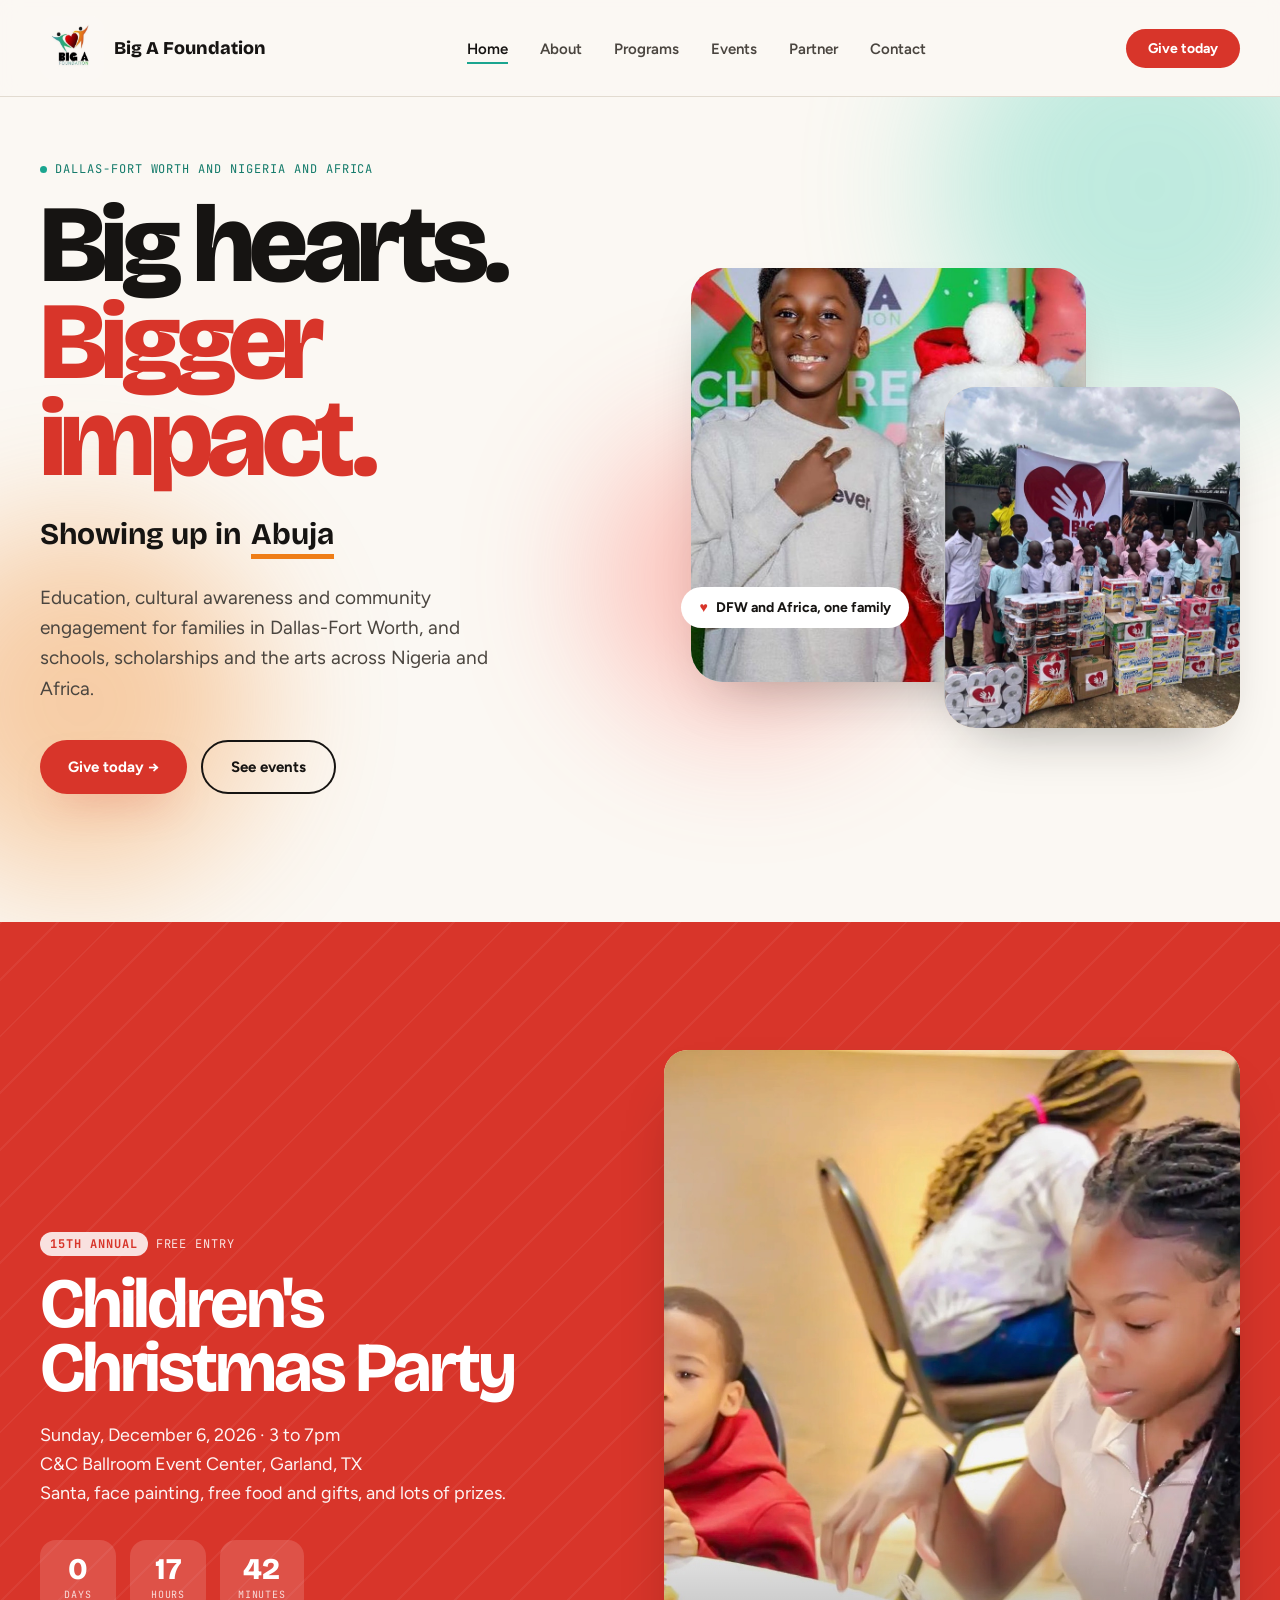
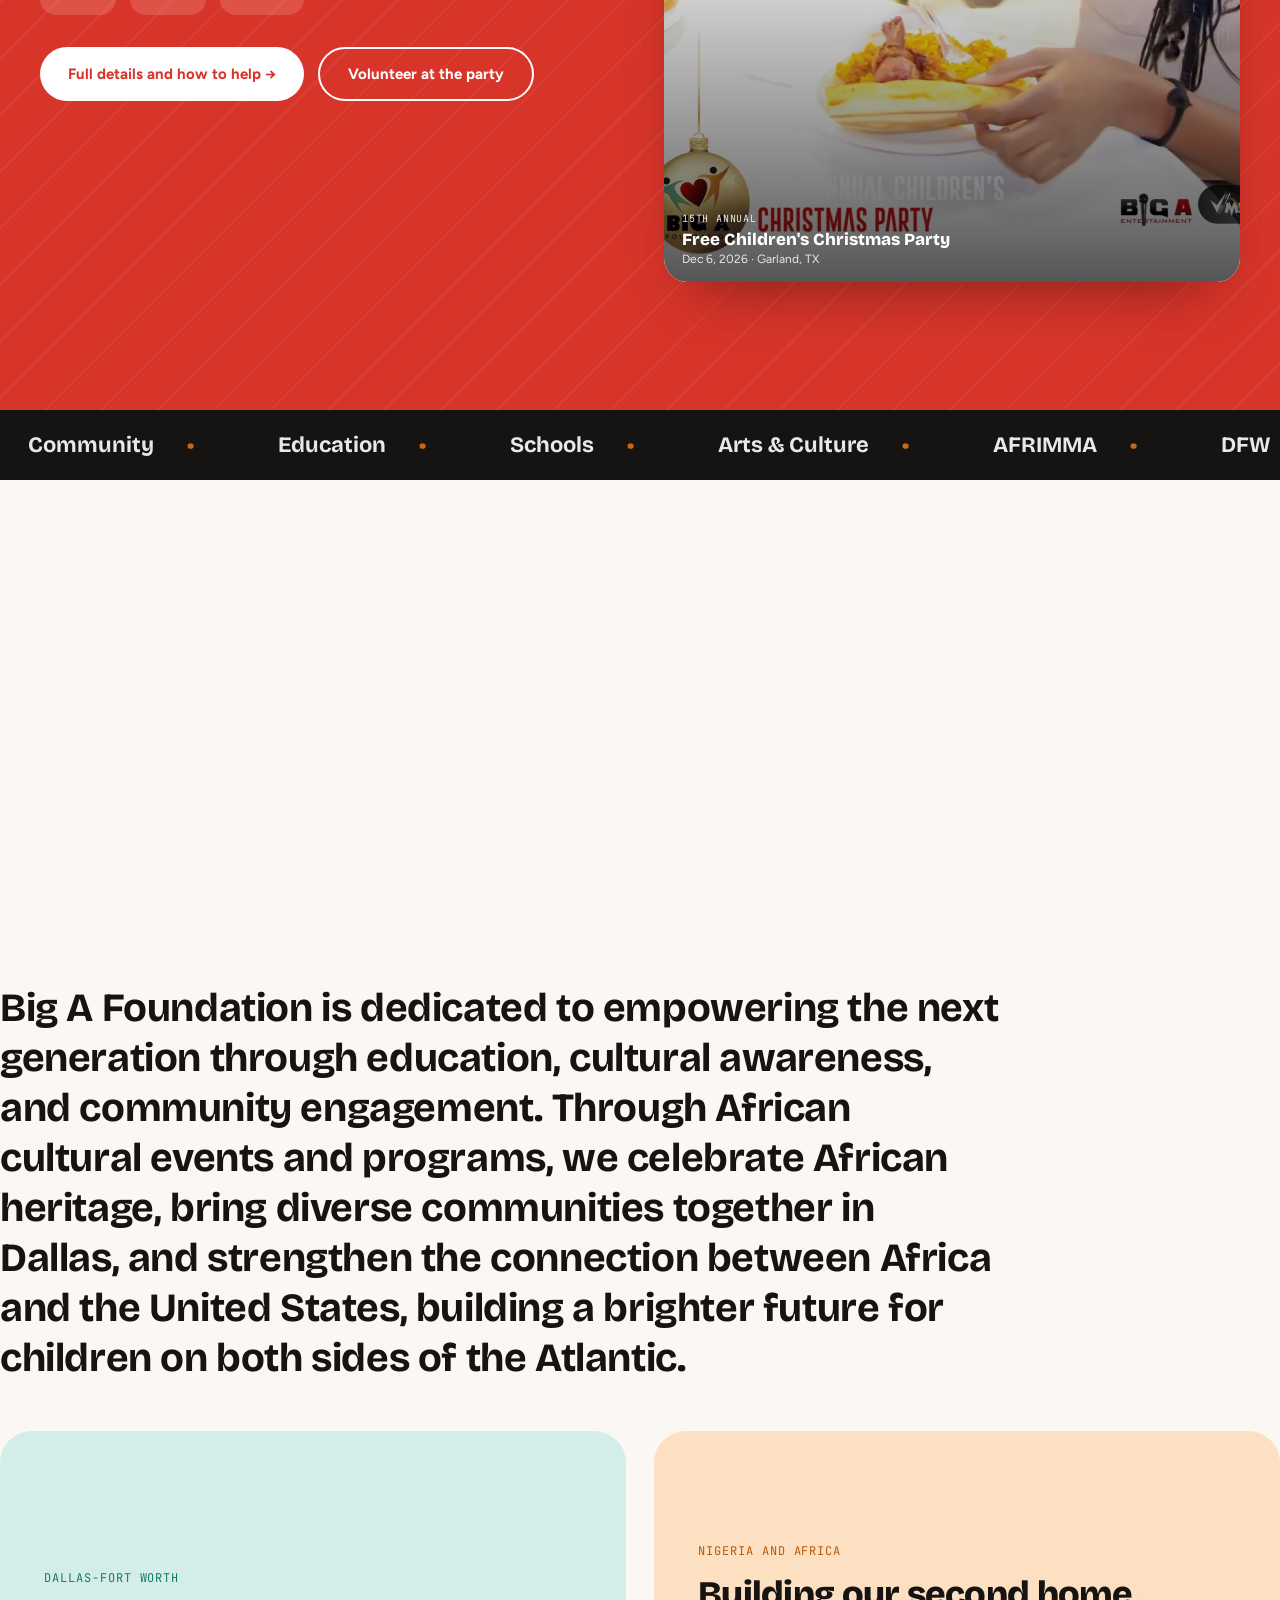
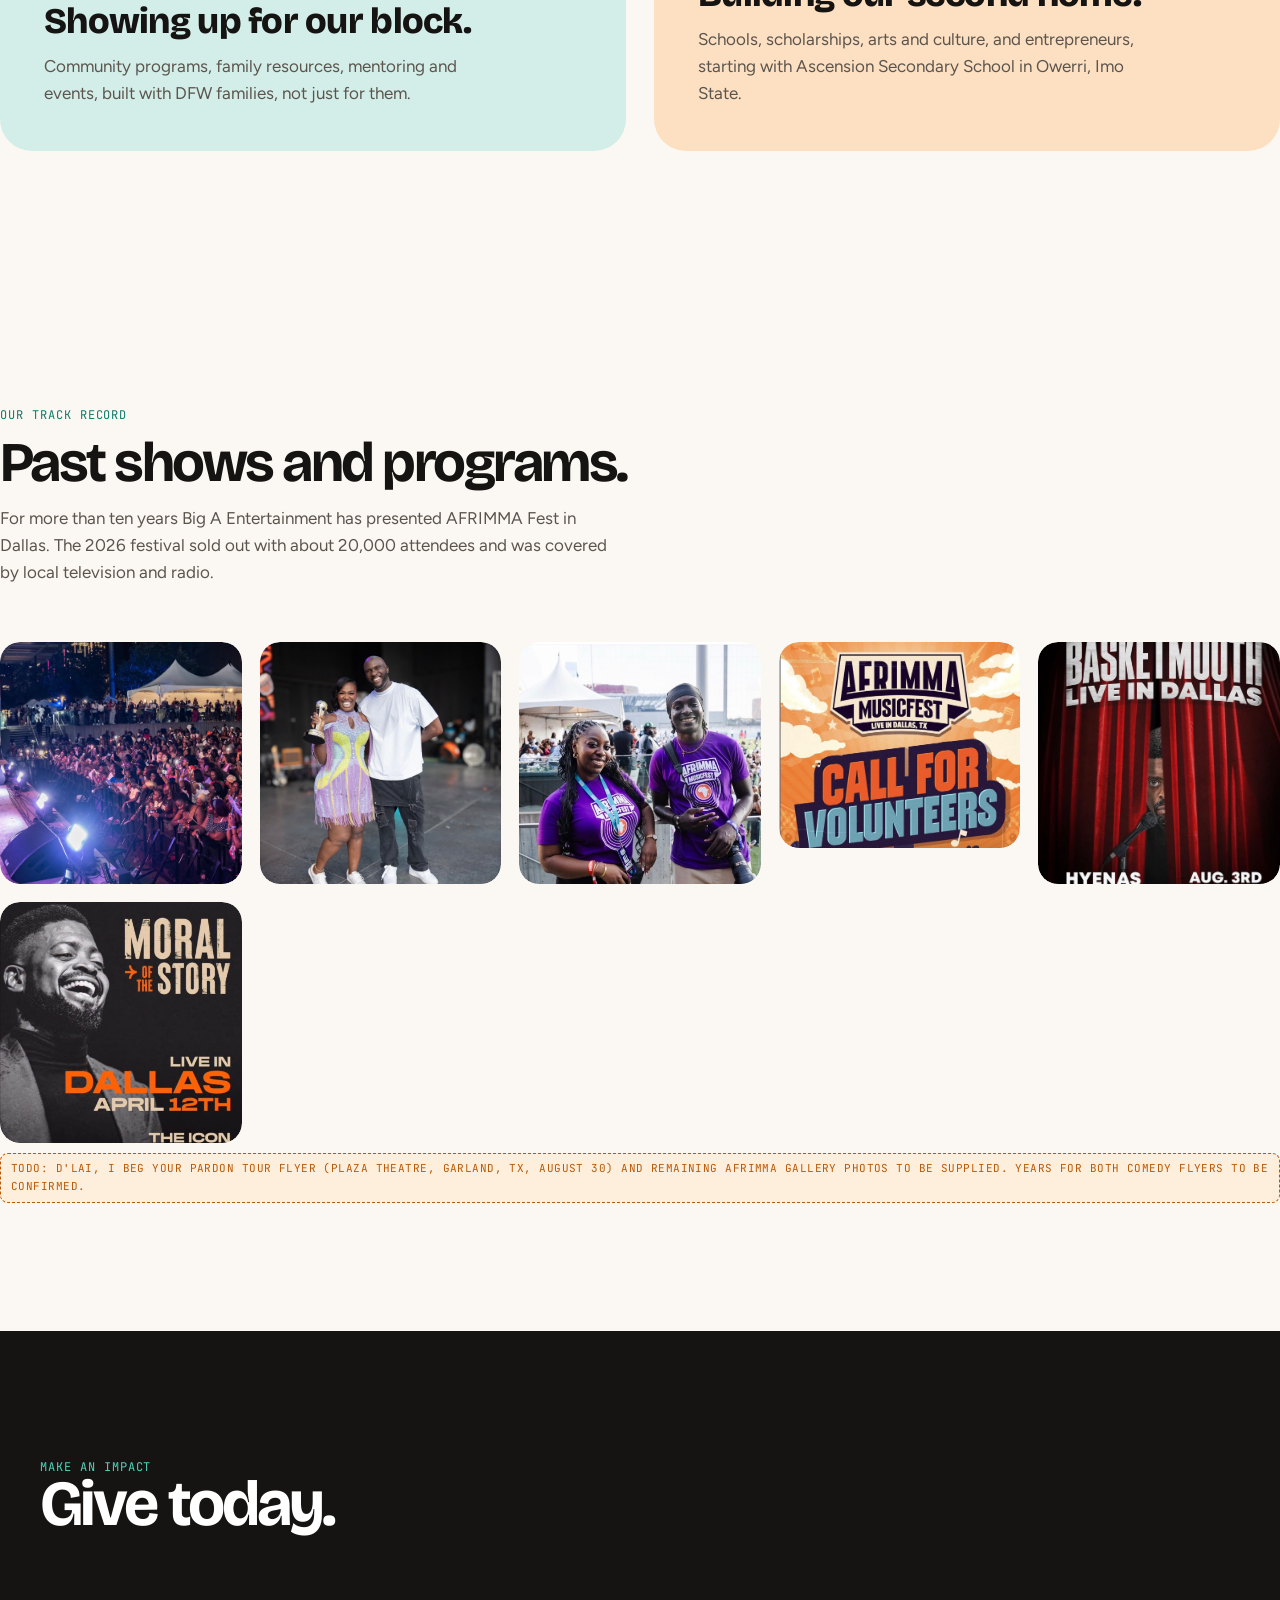
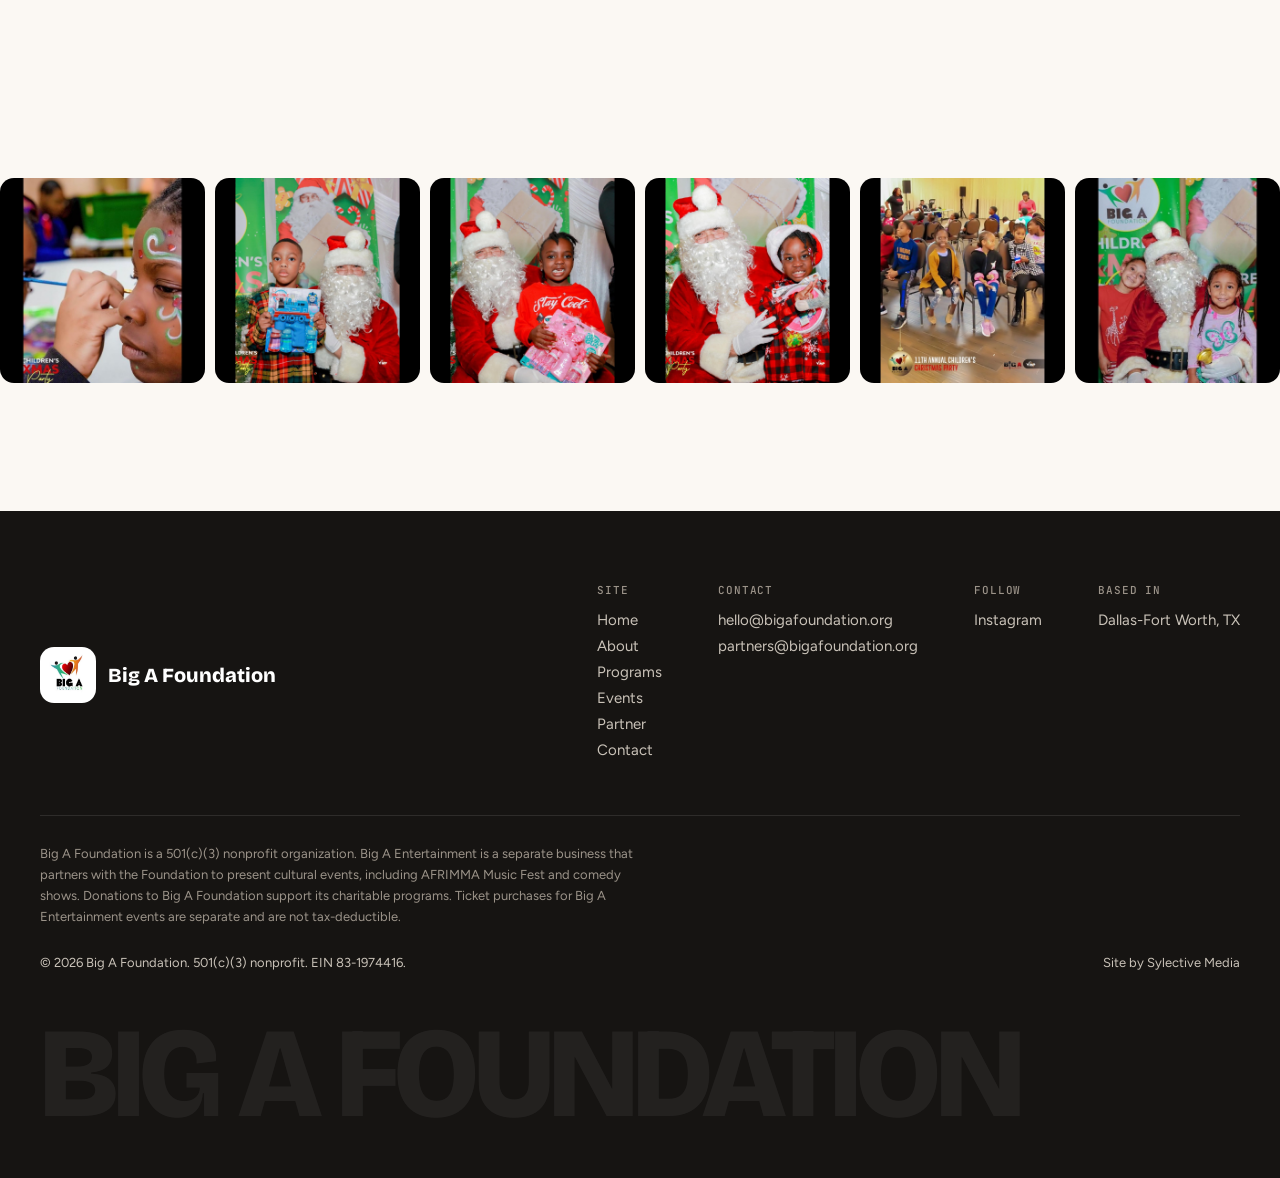
==== commit 6f3b2a65: "Rebuild site as multi-page per content brief Restructured from single-page to a multi-page site matc" ====
--- a/sunrise-site/index.html
+++ b/sunrise-site/index.html
@@ -3,327 +3,50 @@
 <head>
 <meta charset="UTF-8">
 <meta name="viewport" content="width=device-width, initial-scale=1">
-<title>Big A Foundation — DFW ↔ Nigeria &amp; Africa</title>
-<meta name="description" content="Big A Foundation runs programs, events and resources in Dallas–Fort Worth, and builds schools, scholarships, arts and entrepreneurship across Nigeria and Africa.">
+<title>Big A Foundation | Dallas-Fort Worth and Nigeria and Africa</title>
+<meta name="description" content="Big A Foundation empowers the next generation through education, cultural awareness and community engagement in Dallas-Fort Worth and across Nigeria and Africa.">
 
 <link rel="icon" type="image/png" href="assets/favicon.png">
 <link rel="apple-touch-icon" href="assets/favicon.png">
 
 <meta property="og:type" content="website">
 <meta property="og:title" content="Big A Foundation">
-<meta property="og:description" content="Programs, events and resources for DFW families. Schools, scholarships, arts and entrepreneurs across Nigeria and Africa.">
-<meta property="og:image" content="https://big-a-foundation-sunrise.netlify.app/assets/og-cover.jpg">
-<meta property="og:url" content="https://big-a-foundation-sunrise.netlify.app/">
+<meta property="og:description" content="Empowering the next generation through education, cultural awareness and community engagement, in Dallas and across Africa.">
+<meta property="og:image" content="https://bigafoundation.com/assets/og-cover.jpg">
+<meta property="og:url" content="https://bigafoundation.com/">
 <meta name="twitter:card" content="summary_large_image">
 <meta name="twitter:title" content="Big A Foundation">
-<meta name="twitter:description" content="Programs, events and resources for DFW families. Schools, scholarships, arts and entrepreneurs across Nigeria and Africa.">
-<meta name="twitter:image" content="https://big-a-foundation-sunrise.netlify.app/assets/og-cover.jpg">
+<meta name="twitter:description" content="Empowering the next generation through education, cultural awareness and community engagement, in Dallas and across Africa.">
+<meta name="twitter:image" content="https://bigafoundation.com/assets/og-cover.jpg">
 
 <link rel="preconnect" href="https://fonts.googleapis.com">
 <link rel="preconnect" href="https://fonts.gstatic.com" crossorigin>
-<link href="https://fonts.googleapis.com/css2?family=Bricolage+Grotesque:opsz,wght@12..96,500;12..96,700;12..96,800&family=Figtree:wght@400;500;600;700&family=JetBrains+Mono:wght@400;500&display=swap" rel="stylesheet">
-<style>
-:root{
-  --teal:#1aa58f; --teal-deep:#137a6a; --teal-light:#4fd1b9; --teal-tint:#e3f4f0; --teal-tint2:#d3eee8;
-  --red:#d8352a; --red-deep:#b8271d; --red-bright:#ff5a4e; --red-tint:#fde7e4; --red-tint2:#fbdcd8;
-  --orange:#ef7d16; --orange-deep:#b85a08; --orange-tint:#feeedc; --orange-tint2:#fde0c2;
-  --ink:#161412; --muted:#4a453f; --muted2:#5b554e; --ondark-muted:#c9c2b8; --ondark-muted2:#9b9389;
-  --cream:#fbf8f3; --cream-alt:#f2ede5; --neutral-tint:#e6dfd5; --input-border:#e2dbd0;
-  --display:'Bricolage Grotesque',sans-serif; --body:'Figtree',sans-serif; --mono:'JetBrains Mono',monospace;
-  --max:1320px; --pad:clamp(16px,4vw,40px); --sec:clamp(80px,10vw,140px);
-}
-*{box-sizing:border-box;}
-html{scroll-behavior:smooth;}
-body{
-  margin:0; background:var(--cream); color:var(--ink); font-family:var(--body);
-  -webkit-font-smoothing:antialiased; overflow-x:hidden;
-}
-img{display:block; max-width:100%;}
-a{color:inherit;}
-.wrap{max-width:var(--max); margin:0 auto; padding-left:var(--pad); padding-right:var(--pad);}
-.eyebrow{font-family:var(--mono); font-size:12px; letter-spacing:.08em; text-transform:uppercase;}
-h1,h2,h3{font-family:var(--display); margin:0; letter-spacing:-0.02em;}
-h2{font-size:clamp(44px,6vw,88px); line-height:.92; letter-spacing:-0.045em; font-weight:700;}
-p{line-height:1.6; margin:0;}
-.btn{
-  display:inline-flex; align-items:center; gap:8px; font-family:var(--body); font-weight:700;
-  font-size:15px; padding:16px 28px; border-radius:999px; border:none; cursor:pointer;
-  text-decoration:none; transition:transform .2s ease, box-shadow .2s ease;
-}
-.btn:hover{ transform:translateY(-2px); }
-.btn-primary{ background:var(--red); color:#fff; box-shadow:0 20px 40px -20px rgba(216,53,42,.5); }
-.btn-dark{ background:var(--ink); color:#fff; }
-.btn-outline{ background:transparent; color:var(--ink); border:2px solid var(--ink); }
-
-/* reveal */
-[data-reveal]{ opacity:0; transform:translateY(48px); transition:opacity .9s cubic-bezier(.2,.7,.2,1), transform .9s cubic-bezier(.2,.7,.2,1); }
-[data-reveal].in{ opacity:1; transform:translateY(0); }
-@media (prefers-reduced-motion:reduce){
-  [data-reveal]{ opacity:1; transform:none; transition:none; }
-}
-
-/* ===== header ===== */
-header{
-  position:sticky; top:0; z-index:50; background:rgba(251,248,243,.88); backdrop-filter:blur(10px);
-  border-bottom:1px solid var(--input-border);
-}
-.nav{ position:relative; display:flex; align-items:center; justify-content:space-between; padding:16px var(--pad); max-width:var(--max); margin:0 auto; }
-.brand{ display:flex; align-items:center; gap:10px; text-decoration:none; }
-.brand img{ width:84px; height:84px; border-radius:14px; mix-blend-mode:multiply; }
-.brand span{ font-family:var(--display); font-weight:800; font-size:18px; color:var(--ink); }
-.nav-links{ display:flex; align-items:center; gap:32px; list-style:none; margin:0; padding:0; }
-.nav-links a{ text-decoration:none; font-weight:600; font-size:15px; color:var(--muted); }
-.nav-links a:hover{ color:var(--ink); }
-.nav-links a.nav-highlight{ color:var(--red); }
-.nav-donate{ background:var(--red); color:#fff; font-weight:700; padding:11px 22px; border-radius:999px; text-decoration:none; font-size:14px; }
-.nav-toggle{ display:none; background:none; border:none; cursor:pointer; padding:6px; }
-.nav-toggle span{ display:block; width:22px; height:2px; background:var(--ink); margin:5px 0; }
-@media (max-width:860px){
-  .nav-links{
-    display:none; position:absolute; top:100%; left:0; right:0; flex-direction:column;
-    gap:0; background:var(--cream); border-bottom:1px solid var(--input-border); padding:8px var(--pad) 16px;
-  }
-  .nav-links.open{ display:flex; }
-  .nav-links li{ width:100%; }
-  .nav-links a{ display:block; padding:12px 0; border-bottom:1px solid var(--input-border); }
-  .nav-toggle{ display:block; }
-}
-
-/* ===== hero ===== */
-.hero{ position:relative; padding:64px 0 var(--sec); overflow:hidden; }
-.blob{ position:absolute; border-radius:50%; filter:blur(70px); opacity:.35; z-index:0; pointer-events:none; }
-.blob1{ width:420px; height:420px; background:var(--teal-light); top:-120px; right:-80px; animation:drift1 18s ease-in-out infinite; }
-.blob2{ width:360px; height:360px; background:var(--orange); bottom:40px; left:-100px; animation:drift2 22s ease-in-out infinite; }
-.blob3{ width:300px; height:300px; background:var(--red-bright); top:40%; right:30%; animation:drift3 16s ease-in-out infinite; }
-@keyframes drift1{ 0%,100%{transform:translate(0,0);} 50%{transform:translate(-40px,50px);} }
-@keyframes drift2{ 0%,100%{transform:translate(0,0);} 50%{transform:translate(50px,-30px);} }
-@keyframes drift3{ 0%,100%{transform:translate(0,0);} 50%{transform:translate(-30px,-40px);} }
-@media (prefers-reduced-motion:reduce){ .blob{animation:none;} }
-.hero-grid{ position:relative; z-index:1; display:grid; grid-template-columns:1.1fr 1fr; gap:48px; align-items:center; }
-@media (max-width:980px){ .hero-grid{ grid-template-columns:1fr; } }
-.hero-eyebrow{ display:flex; align-items:center; gap:8px; color:var(--teal-deep); margin-bottom:20px; }
-.hero-eyebrow .dot{ width:7px; height:7px; border-radius:50%; background:var(--teal); }
-.hero h1{ font-size:clamp(56px,8.6vw,128px); line-height:.88; letter-spacing:-0.05em; font-weight:800; }
-.hero h1 .red{ color:var(--red); }
-.hero-sub{ margin-top:28px; }
-.hero-sub .rotator-row{ display:flex; align-items:baseline; gap:10px; font-size:clamp(22px,2.6vw,30px); font-weight:700; font-family:var(--display); flex-wrap:wrap; }
-.rotator{ position:relative; display:inline-block; min-width:220px; }
-.rotator-word{ display:inline-block; border-bottom:5px solid var(--teal); padding-bottom:2px; transition:opacity .6s ease, transform .6s ease, filter .6s ease; }
-.rotator-word.leaving{ opacity:0; transform:translateY(-10px); filter:blur(6px); }
-.hero p.lead{ margin-top:24px; max-width:460px; font-size:19px; color:var(--muted); line-height:1.6; }
-.hero-ctas{ margin-top:36px; display:flex; gap:14px; flex-wrap:wrap; }
-.hero-photos{ position:relative; min-height:420px; }
-.hero-photo{ position:absolute; border-radius:32px; overflow:hidden; box-shadow:0 30px 60px -30px rgba(22,20,18,.35); }
-.hero-photo img{ width:100%; height:100%; object-fit:cover; }
-.hero-photo-1{ width:72%; aspect-ratio:1/1.05; left:0; top:0; background:var(--teal-tint2); }
-.hero-photo-2{ width:54%; aspect-ratio:1/1.15; right:0; bottom:-40px; background:var(--orange-tint2); }
-.ph{ width:100%; height:100%; display:flex; align-items:flex-end; padding:20px; background-image:repeating-linear-gradient(135deg, var(--stripe1,#e3f4f0), var(--stripe1,#e3f4f0) 12px, var(--stripe2,#d3eee8) 12px, var(--stripe2,#d3eee8) 24px); }
-.ph span{ font-family:var(--mono); font-size:11px; color:var(--teal-deep); }
-.float-badge{ position:absolute; left:-10px; bottom:60px; background:#fff; border-radius:999px; padding:12px 18px; display:flex; align-items:center; gap:8px; box-shadow:0 20px 40px -20px rgba(22,20,18,.35); font-weight:700; font-size:14px; animation:bob 6s ease-in-out infinite; z-index:2; }
-@keyframes bob{ 0%,100%{transform:translateY(0);} 50%{transform:translateY(-10px);} }
-.float-badge .heart{ color:var(--red); animation:pulse 1.4s ease-in-out infinite; }
-@keyframes pulse{ 0%,100%{transform:scale(1);} 50%{transform:scale(1.25);} }
-@media (prefers-reduced-motion:reduce){ .float-badge, .float-badge .heart{ animation:none; } }
-
-/* ===== christmas party feature ===== */
-.xmas{ background:var(--red); color:#fff; padding:var(--sec) 0; position:relative; overflow:hidden; }
-.xmas::before{ content:''; position:absolute; inset:0; background-image:repeating-linear-gradient(135deg, rgba(255,255,255,.05), rgba(255,255,255,.05) 2px, transparent 2px, transparent 40px); pointer-events:none; }
-.xmas-grid{ position:relative; display:grid; grid-template-columns:1fr 1fr; gap:48px; align-items:center; }
-@media (max-width:900px){ .xmas-grid{ grid-template-columns:1fr; } }
-.xmas .eyebrow{ color:#fff; opacity:.85; display:flex; align-items:center; gap:8px; }
-.xmas .eyebrow .pill{ background:#fff; color:var(--red); padding:4px 10px; border-radius:999px; font-weight:700; }
-.xmas h2{ color:#fff; font-size:clamp(40px,5.5vw,72px); margin-top:16px; }
-.xmas-details{ margin-top:20px; font-size:18px; line-height:1.6; opacity:.95; }
-.xmas-countdown{ display:flex; gap:14px; margin-top:32px; flex-wrap:wrap; }
-.xmas-countdown .unit{ background:rgba(255,255,255,.14); border-radius:16px; padding:14px 18px; min-width:76px; text-align:center; }
-.xmas-countdown .unit .n{ font-family:var(--display); font-weight:800; font-size:30px; line-height:1; }
-.xmas-countdown .unit .l{ font-family:var(--mono); font-size:10px; letter-spacing:.08em; text-transform:uppercase; opacity:.8; margin-top:4px; }
-.xmas-ctas{ margin-top:32px; display:flex; gap:14px; flex-wrap:wrap; }
-.xmas .btn-primary{ background:#fff; color:var(--red); box-shadow:none; }
-.xmas .btn-outline{ border-color:#fff; color:#fff; }
-.xmas-photos{ margin-top:56px; position:relative; }
-.xmas-photos-label{ font-family:var(--mono); font-size:11px; letter-spacing:.08em; text-transform:uppercase; color:rgba(255,255,255,.75); margin-bottom:16px; }
-.xmas-photos-grid{ display:grid; grid-template-columns:repeat(auto-fill,minmax(100px,1fr)); gap:8px; }
-.xmas-photos-grid img{ width:100%; aspect-ratio:1/1; object-fit:cover; border-radius:10px; transition:transform .25s ease; }
-.xmas-photos-grid img:hover{ transform:scale(1.05); }
-.video-card{ display:block; position:relative; border-radius:24px; overflow:hidden; text-decoration:none; color:inherit; aspect-ratio:9/13; background:var(--orange-tint2); box-shadow:0 30px 60px -30px rgba(0,0,0,.45); }
-.video-card img{ width:100%; height:100%; object-fit:cover; }
-.video-card::after{ content:''; position:absolute; inset:0; background:linear-gradient(0deg, rgba(0,0,0,.65) 0%, rgba(0,0,0,0) 45%); }
-.video-card .play{ position:absolute; top:50%; left:50%; transform:translate(-50%,-50%); width:64px; height:64px; border-radius:50%; background:rgba(255,255,255,.95); display:flex; align-items:center; justify-content:center; transition:transform .25s ease; z-index:2; }
-.video-card:hover .play{ transform:translate(-50%,-50%) scale(1.08); }
-.video-card .play svg{ width:22px; height:22px; margin-left:3px; }
-.video-card .caption{ position:absolute; left:18px; right:18px; bottom:16px; z-index:2; color:#fff; }
-.video-card .caption .tag{ font-family:var(--mono); font-size:10px; letter-spacing:.08em; text-transform:uppercase; opacity:.9; }
-.video-card .caption .title{ font-family:var(--display); font-weight:800; font-size:17px; margin-top:4px; }
-.video-card .caption .sub{ font-size:12px; opacity:.85; margin-top:2px; }
-.native-video{ border-radius:24px; overflow:hidden; box-shadow:0 30px 60px -30px rgba(0,0,0,.45); background:#000; }
-.native-video video{ width:100%; height:100%; object-fit:cover; display:block; }
-.native-video .caption{ padding:12px 18px; background:#fff; }
-.native-video .caption .tag{ font-family:var(--display); font-weight:800; font-size:15px; }
-.native-video .caption .sub{ font-size:12px; color:var(--muted); margin-top:2px; }
-
-/* ===== marquee ===== */
-.marquee-wrap{ background:var(--ink); color:#fff; padding:22px 0; overflow:hidden; white-space:nowrap; }
-.marquee{ display:inline-flex; animation:marquee 34s linear infinite; }
-.marquee span{ font-family:var(--display); font-weight:700; font-size:22px; padding:0 28px; opacity:.9; }
-.marquee span.dot{ color:var(--orange); }
-@keyframes marquee{ from{transform:translateX(0);} to{transform:translateX(-50%);} }
-@media (prefers-reduced-motion:reduce){ .marquee{animation:none;} }
-
-/* ===== stats ===== */
-.stats{ padding:var(--sec) 0; }
-.stats-grid{ display:grid; grid-template-columns:repeat(auto-fit,minmax(min(100%,220px),1fr)); gap:32px; text-align:center; }
-.stat-num{ font-family:var(--display); font-weight:800; font-size:clamp(40px,5vw,64px); color:var(--teal-deep); letter-spacing:-0.03em; }
-.stat-label{ margin-top:8px; font-size:15px; color:var(--muted); font-weight:600; }
-
-/* ===== mission ===== */
-.mission{ padding:0 0 var(--sec); }
-.mission-grid{ display:grid; grid-template-columns:1fr 1fr; gap:28px; }
-@media (max-width:860px){ .mission-grid{ grid-template-columns:1fr; } }
-.mission-card{ border-radius:32px; padding:44px; min-height:320px; display:flex; flex-direction:column; justify-content:flex-end; }
-.mission-card.dfw{ background:var(--teal-tint2); }
-.mission-card.africa{ background:var(--orange-tint2); }
-.mission-card .eyebrow{ color:var(--teal-deep); margin-bottom:14px; }
-.mission-card.africa .eyebrow{ color:var(--orange-deep); }
-.mission-card h3{ font-size:clamp(26px,3vw,36px); font-weight:800; margin-bottom:10px; }
-.mission-card p{ color:var(--muted2); font-size:17px; max-width:440px; }
-.leadership-card{ display:grid; grid-template-columns:1fr 1fr; gap:48px; align-items:center; }
-@media (max-width:760px){ .leadership-card{ grid-template-columns:1fr; } }
-.leadership-photo{ border-radius:28px; overflow:hidden; aspect-ratio:4/3; box-shadow:0 30px 60px -30px rgba(22,20,18,.35); }
-.leadership-photo img{ width:100%; height:100%; object-fit:cover; }
-.leadership-logo{ width:72px; height:72px; border-radius:16px; margin-bottom:20px; box-shadow:0 12px 24px -12px rgba(22,20,18,.3); }
-.leadership-stats{ display:flex; gap:32px; margin-top:28px; padding-top:24px; border-top:1px solid var(--input-border); }
-.leadership-stats .n{ font-family:var(--display); font-weight:800; font-size:28px; color:var(--red-deep); }
-.leadership-stats .l{ font-size:13px; color:var(--muted); margin-top:2px; max-width:140px; }
-
-/* ===== programs ===== */
-.section{ padding:var(--sec) 0; }
-.section-head{ max-width:640px; margin-bottom:56px; }
-.section-head .eyebrow{ color:var(--teal-deep); margin-bottom:14px; }
-.programs-grid{ display:grid; grid-template-columns:repeat(2,1fr); gap:28px; }
-@media (max-width:760px){ .programs-grid{ grid-template-columns:1fr; } }
-.card{ background:#fff; border-radius:28px; overflow:hidden; box-shadow:0 20px 50px -35px rgba(22,20,18,.25); transition:transform .3s ease, box-shadow .3s ease; }
-.card:hover{ transform:translateY(-8px) rotate(-0.6deg); box-shadow:0 30px 60px -30px rgba(22,20,18,.35); }
-.card-photo{ aspect-ratio:4/3; width:100%; }
-.card-photo img{ width:100%; height:100%; object-fit:cover; }
-.card-body{ padding:26px; }
-.card-tag{ font-family:var(--mono); font-size:11px; letter-spacing:.08em; text-transform:uppercase; font-weight:500; }
-.card h3{ font-size:22px; margin-top:10px; font-weight:700; }
-.card p{ margin-top:10px; color:var(--muted2); font-size:15px; }
-.program-list{ list-style:none; margin:16px 0 0; padding-top:14px; border-top:1px solid var(--input-border); display:flex; flex-direction:column; gap:8px; }
-.program-list li{ font-size:14px; color:var(--muted2); padding-left:18px; position:relative; }
-.program-list li::before{ content:''; position:absolute; left:0; top:7px; width:6px; height:6px; border-radius:50%; background:var(--teal); }
-
-/* ===== schools ===== */
-.schools{ background:var(--cream-alt); padding:var(--sec) 0; }
-.schools-grid{ display:grid; grid-template-columns:1fr 1fr; gap:56px; align-items:center; }
-@media (max-width:900px){ .schools-grid{ grid-template-columns:1fr; } }
-.roadmap{ display:flex; flex-direction:column; gap:0; margin-top:28px; }
-.road-step{ display:flex; gap:16px; padding:14px 0; border-left:2px solid var(--input-border); padding-left:20px; position:relative; }
-.road-step::before{ content:''; position:absolute; left:-7px; top:20px; width:12px; height:12px; border-radius:50%; background:var(--input-border); }
-.road-step.active::before{ background:var(--teal); }
-.road-step .step-label{ font-weight:700; }
-.road-step .step-sub{ color:var(--muted); font-size:14px; }
-.progress-wrap{ margin-top:28px; background:var(--neutral-tint); border-radius:999px; height:14px; overflow:hidden; }
-.progress-bar{ height:100%; width:0; background:var(--teal); border-radius:999px; transition:width 2.4s cubic-bezier(.2,.7,.2,1); }
-.progress-bar.go{ width:35%; }
-.progress-label{ margin-top:10px; font-size:14px; color:var(--muted); font-weight:600; }
-.schools-photo{ border-radius:32px; overflow:hidden; aspect-ratio:1/1; box-shadow:0 30px 60px -30px rgba(22,20,18,.35); }
-
-/* ===== events ===== */
-.events-list{ display:flex; flex-direction:column; border-top:1px solid var(--input-border); }
-.event-row{ display:flex; align-items:center; gap:28px; padding:26px 20px; border-bottom:1px solid var(--input-border); text-decoration:none; color:inherit; transition:transform .3s ease, background .3s ease, color .3s ease; border-radius:16px; }
-.event-row:hover{ transform:translateX(14px); background:var(--event-color,var(--teal)); color:#fff; }
-.event-row:hover .event-place{ color:rgba(255,255,255,.8); }
-.event-date{ font-family:var(--display); font-weight:800; font-size:28px; min-width:110px; }
-.event-date .m{ display:block; font-family:var(--mono); font-size:11px; font-weight:500; letter-spacing:.06em; text-transform:uppercase; margin-top:4px; }
-.event-title{ font-weight:700; font-size:19px; }
-.event-place{ color:var(--muted); font-size:14px; margin-top:4px; }
-.event-cta{ margin-left:auto; font-weight:700; font-size:14px; white-space:nowrap; }
-
-/* ===== gallery ===== */
-.highlights-grid{ display:grid; grid-template-columns:repeat(auto-fill,minmax(220px,1fr)); gap:18px; }
-.highlights-grid img{ border-radius:20px; aspect-ratio:1/1; object-fit:cover; width:100%; height:100%; display:block; }
-.gallery-item{ border-radius:20px; overflow:hidden; aspect-ratio:1/1; }
-.video-card.square{ aspect-ratio:1/1; }
-
-/* ===== donate ===== */
-.donate{ background:var(--ink); color:#fff; padding:var(--sec) 0; }
-.donate .eyebrow{ color:var(--teal-light); }
-.donate h2{ color:#fff; }
-.donate-grid{ display:grid; grid-template-columns:1fr 1fr; gap:56px; margin-top:40px; align-items:start; }
-@media (max-width:900px){ .donate-grid{ grid-template-columns:1fr; } }
-.donate-lead p{ color:var(--ondark-muted); font-size:18px; max-width:420px; }
-.donate-card{ background:#fff; color:var(--ink); border-radius:28px; padding:32px; }
-.toggle-row{ display:flex; background:var(--neutral-tint); border-radius:999px; padding:4px; }
-.toggle-row button{ flex:1; border:none; background:transparent; padding:12px; border-radius:999px; font-weight:700; font-family:var(--body); cursor:pointer; font-size:14px; }
-.toggle-row button.on{ background:#fff; box-shadow:0 2px 8px rgba(0,0,0,.1); }
-.field-label{ font-family:var(--mono); font-size:11px; letter-spacing:.08em; text-transform:uppercase; color:var(--muted); margin:22px 0 10px; }
-.chip-row{ display:flex; flex-wrap:wrap; gap:10px; }
-.chip{ border:2px solid var(--input-border); background:#fff; color:var(--ink); border-radius:999px; padding:9px 16px; font-weight:600; font-size:13px; cursor:pointer; font-family:var(--body); }
-.chip.on{ background:var(--ink); border-color:var(--ink); color:#fff; }
-.amt-grid{ display:grid; grid-template-columns:repeat(4,1fr); gap:10px; }
-.amt-grid button{ border:2px solid var(--input-border); background:#fff; border-radius:14px; padding:14px; font-weight:700; font-family:var(--display); font-size:17px; cursor:pointer; }
-.amt-grid button.on{ background:var(--red); border-color:var(--red); color:#fff; }
-.impact-line{ margin-top:22px; font-size:15px; color:var(--muted2); background:var(--cream-alt); border-radius:14px; padding:14px 16px; line-height:1.5; }
-.give-btn{ width:100%; margin-top:20px; justify-content:center; font-size:16px; padding:18px; }
-.thanks-msg{ margin-top:20px; background:var(--teal-tint2); color:var(--teal-deep); border-radius:14px; padding:16px; font-weight:600; text-align:center; }
-
-/* ===== volunteer ===== */
-.volunteer-grid{ display:grid; grid-template-columns:1fr 1fr; gap:40px; align-items:center; }
-@media (max-width:860px){ .volunteer-grid{ grid-template-columns:1fr; } }
-.volunteer-card{ max-width:640px; background:#fff; border-radius:28px; padding:40px; box-shadow:0 20px 50px -35px rgba(22,20,18,.25); }
-.volunteer-logo-feature{ display:flex; align-items:center; justify-content:center; background:var(--teal-tint2); border-radius:32px; padding:48px; height:100%; min-height:320px; }
-.volunteer-logo-feature img{ width:100%; max-width:280px; mix-blend-mode:multiply; }
-@media (max-width:860px){ .volunteer-logo-feature{ min-height:220px; padding:32px; } .volunteer-logo-feature img{ max-width:180px; } }
-.form-row{ margin-bottom:18px; }
-.form-row label{ display:block; font-family:var(--mono); font-size:11px; letter-spacing:.08em; text-transform:uppercase; color:var(--muted); margin-bottom:8px; }
-.form-row input{ width:100%; border:2px solid var(--input-border); border-radius:14px; padding:14px 16px; font-family:var(--body); font-size:15px; }
-.form-row input:focus{ outline:none; border-color:var(--teal); }
-.success-box{ background:var(--teal-tint2); color:var(--teal-deep); border-radius:16px; padding:24px; font-weight:600; }
-
-/* ===== instagram ===== */
-.insta-head{ display:flex; align-items:center; justify-content:space-between; flex-wrap:wrap; gap:16px; margin-bottom:28px; }
-.insta-grid{ display:grid; grid-template-columns:repeat(6,1fr); gap:10px; }
-@media (max-width:760px){ .insta-grid{ grid-template-columns:repeat(3,1fr); } }
-.insta-grid a{ display:block; aspect-ratio:1/1; border-radius:14px; overflow:hidden; }
-.insta-grid img{ width:100%; height:100%; object-fit:cover; transition:transform .4s ease; }
-.insta-grid a:hover img{ transform:scale(1.08); }
-
-/* ===== footer ===== */
-footer{ background:var(--ink); color:var(--ondark-muted); padding:72px 0 40px; }
-.footer-top{ display:flex; justify-content:space-between; flex-wrap:wrap; gap:40px; padding-bottom:48px; border-bottom:1px solid rgba(255,255,255,.1); }
-.footer-brand{ display:flex; align-items:center; gap:12px; }
-.footer-brand img{ width:64px; height:64px; border-radius:14px; }
-.footer-brand span{ font-family:var(--display); font-weight:800; font-size:20px; color:#fff; }
-.footer-links{ display:flex; gap:56px; flex-wrap:wrap; }
-.footer-col h4{ font-family:var(--mono); font-size:11px; letter-spacing:.08em; text-transform:uppercase; color:var(--ondark-muted2); margin-bottom:14px; font-weight:500; }
-.footer-col a, .footer-col div{ display:block; color:var(--ondark-muted); text-decoration:none; font-size:15px; margin-bottom:8px; }
-.footer-col a:hover{ color:#fff; }
-.footer-bottom{ display:flex; justify-content:space-between; flex-wrap:wrap; gap:16px; padding-top:28px; font-size:13px; }
-.wordmark{ font-family:var(--display); font-weight:800; font-size:clamp(48px,10vw,160px); letter-spacing:-0.04em; color:rgba(255,255,255,.06); margin-top:40px; line-height:1; white-space:nowrap; overflow:hidden; }
-</style>
+<link href="https://fonts.googleapis.com/css2?family=Bricolage+Grotesque:opsz,wght@12..96,500;12..96,700;12..96,800&amp;family=Figtree:wght@400;500;600;700&amp;family=JetBrains+Mono:wght@400;500&amp;display=swap" rel="stylesheet">
+<link rel="stylesheet" href="assets/css/styles.css">
 </head>
 <body>
+<a class="skip-link" href="#main">Skip to main content</a>
 
 <header>
-  <nav class="nav">
-    <a class="brand" href="#top">
+  <nav class="nav" aria-label="Primary">
+    <a class="brand" href="index.html">
       <img src="assets/big-a-logo.jpeg" alt="Big A Foundation">
       <span>Big A Foundation</span>
     </a>
     <ul class="nav-links" id="nav-links">
-      <li><a href="#christmas-party" class="nav-highlight">Christmas Party</a></li>
-      <li><a href="#about">About</a></li>
-      <li><a href="#programs">Programs</a></li>
-      <li><a href="#schools">Schools</a></li>
-      <li><a href="#events">Events</a></li>
-      <li><a href="#volunteer">Volunteer</a></li>
+      <li><a href="index.html" aria-current="page">Home</a></li>
+      <li><a href="about.html">About</a></li>
+      <li><a href="programs.html">Programs</a></li>
+      <li><a href="events.html">Events</a></li>
+      <li><a href="partner.html">Partner</a></li>
+      <li><a href="contact.html">Contact</a></li>
     </ul>
     <a class="nav-donate" href="#donate">Give today</a>
     <button class="nav-toggle" id="nav-toggle" aria-label="Open menu" aria-expanded="false"><span></span><span></span><span></span></button>
   </nav>
 </header>
+
+<main id="main">
 
 <section class="hero" id="top">
   <div class="blob blob1"></div>
@@ -331,7 +54,7 @@
   <div class="blob blob3"></div>
   <div class="wrap hero-grid">
     <div>
-      <div class="hero-eyebrow eyebrow"><span class="dot"></span> DALLAS–FORT WORTH · NIGERIA &amp; AFRICA</div>
+      <div class="hero-eyebrow eyebrow"><span class="dot"></span> DALLAS-FORT WORTH AND NIGERIA AND AFRICA</div>
       <h1>Big hearts.<br><span class="red">Bigger impact.</span></h1>
       <div class="hero-sub">
         <div class="rotator-row">
@@ -339,20 +62,20 @@
           <span class="rotator"><span class="rotator-word" id="rotator-word">DFW</span></span>
         </div>
       </div>
-      <p class="lead">Programs, events and resources for DFW families. Schools, scholarships, arts and new businesses across Africa. One foundation, two homes, zero hesitation.</p>
+      <p class="lead">Education, cultural awareness and community engagement for families in Dallas-Fort Worth, and schools, scholarships and the arts across Nigeria and Africa.</p>
       <div class="hero-ctas">
         <a class="btn btn-primary" href="#donate">Give today →</a>
-        <a class="btn btn-outline" href="#events">See events</a>
+        <a class="btn btn-outline" href="events.html">See events</a>
       </div>
     </div>
     <div class="hero-photos">
       <div class="hero-photo hero-photo-1" data-parallax="-0.06">
-        <img src="assets/photos/hero-dfw.jpg" alt="Big A Foundation Christmas party, Dallas–Fort Worth">
+        <img src="assets/photos/hero-dfw.jpg" alt="Big A Foundation Christmas party, Dallas-Fort Worth">
       </div>
       <div class="hero-photo hero-photo-2" data-parallax="0.08">
         <img src="assets/photos/africa-supplies-1.jpg" alt="Students in Nigeria receiving supplies from Big A Foundation">
       </div>
-      <div class="float-badge"><span class="heart">♥</span> DFW ↔ Africa, one family</div>
+      <div class="float-badge"><span class="heart">♥</span> DFW and Africa, one family</div>
     </div>
   </div>
 </section>
@@ -363,9 +86,9 @@
       <div class="eyebrow"><span class="pill">15TH ANNUAL</span> FREE ENTRY</div>
       <h2>Children's<br>Christmas Party</h2>
       <div class="xmas-details">
-        Sunday, December 6, 2026 · 3–7pm<br>
+        Sunday, December 6, 2026 · 3 to 7pm<br>
         C&amp;C Ballroom Event Center, Garland, TX<br>
-        Santa, face painting, free food &amp; gifts, and lots of prizes.
+        Santa, face painting, free food and gifts, and lots of prizes.
       </div>
       <div class="xmas-countdown" id="xmas-countdown">
         <div class="unit"><div class="n" id="cd-days">–</div><div class="l">Days</div></div>
@@ -373,7 +96,7 @@
         <div class="unit"><div class="n" id="cd-mins">–</div><div class="l">Minutes</div></div>
       </div>
       <div class="xmas-ctas">
-        <a class="btn btn-primary" href="https://www.instagram.com/bigafoundation/" target="_blank" rel="noopener">Get updates on Instagram →</a>
+        <a class="btn btn-primary" href="christmas-party.html">Full details and how to help →</a>
         <a class="btn btn-outline" href="#volunteer">Volunteer at the party</a>
       </div>
     </div>
@@ -386,41 +109,12 @@
       </div>
     </div>
   </div>
-  <div class="wrap xmas-photos" data-reveal>
-    <div class="xmas-photos-label">24 photos from past Christmas Parties</div>
-    <div class="xmas-photos-grid">
-          <img src="assets/photos/xmas-gallery/xmas-01.jpg" alt="Big A Foundation Children's Christmas Party photo 1" loading="lazy">
-          <img src="assets/photos/xmas-gallery/xmas-02.jpg" alt="Big A Foundation Children's Christmas Party photo 2" loading="lazy">
-          <img src="assets/photos/xmas-gallery/xmas-03.jpg" alt="Big A Foundation Children's Christmas Party photo 3" loading="lazy">
-          <img src="assets/photos/xmas-gallery/xmas-04.jpg" alt="Big A Foundation Children's Christmas Party photo 4" loading="lazy">
-          <img src="assets/photos/xmas-gallery/xmas-05.jpg" alt="Big A Foundation Children's Christmas Party photo 5" loading="lazy">
-          <img src="assets/photos/xmas-gallery/xmas-06.jpg" alt="Big A Foundation Children's Christmas Party photo 6" loading="lazy">
-          <img src="assets/photos/xmas-gallery/xmas-07.jpg" alt="Big A Foundation Children's Christmas Party photo 7" loading="lazy">
-          <img src="assets/photos/xmas-gallery/xmas-08.jpg" alt="Big A Foundation Children's Christmas Party photo 8" loading="lazy">
-          <img src="assets/photos/xmas-gallery/xmas-09.jpg" alt="Big A Foundation Children's Christmas Party photo 9" loading="lazy">
-          <img src="assets/photos/xmas-gallery/xmas-10.jpg" alt="Big A Foundation Children's Christmas Party photo 10" loading="lazy">
-          <img src="assets/photos/xmas-gallery/xmas-11.jpg" alt="Big A Foundation Children's Christmas Party photo 11" loading="lazy">
-          <img src="assets/photos/xmas-gallery/xmas-12.jpg" alt="Big A Foundation Children's Christmas Party photo 12" loading="lazy">
-          <img src="assets/photos/xmas-gallery/xmas-13.jpg" alt="Big A Foundation Children's Christmas Party photo 13" loading="lazy">
-          <img src="assets/photos/xmas-gallery/xmas-14.jpg" alt="Big A Foundation Children's Christmas Party photo 14" loading="lazy">
-          <img src="assets/photos/xmas-gallery/xmas-15.jpg" alt="Big A Foundation Children's Christmas Party photo 15" loading="lazy">
-          <img src="assets/photos/xmas-gallery/xmas-16.jpg" alt="Big A Foundation Children's Christmas Party photo 16" loading="lazy">
-          <img src="assets/photos/xmas-gallery/xmas-17.jpg" alt="Big A Foundation Children's Christmas Party photo 17" loading="lazy">
-          <img src="assets/photos/xmas-gallery/xmas-18.jpg" alt="Big A Foundation Children's Christmas Party photo 18" loading="lazy">
-          <img src="assets/photos/xmas-gallery/xmas-19.jpg" alt="Big A Foundation Children's Christmas Party photo 19" loading="lazy">
-          <img src="assets/photos/xmas-gallery/xmas-20.jpg" alt="Big A Foundation Children's Christmas Party photo 20" loading="lazy">
-          <img src="assets/photos/xmas-gallery/xmas-21.jpg" alt="Big A Foundation Children's Christmas Party photo 21" loading="lazy">
-          <img src="assets/photos/xmas-gallery/xmas-22.jpg" alt="Big A Foundation Children's Christmas Party photo 22" loading="lazy">
-          <img src="assets/photos/xmas-gallery/xmas-23.jpg" alt="Big A Foundation Children's Christmas Party photo 23" loading="lazy">
-          <img src="assets/photos/xmas-gallery/xmas-24.jpg" alt="Big A Foundation Children's Christmas Party photo 24" loading="lazy">
-    </div>
-  </div>
 </section>
 
 <div class="marquee-wrap">
-  <div class="marquee" id="marquee">
-    <span>Community <span class="dot">•</span></span><span>Scholarships <span class="dot">•</span></span><span>Schools <span class="dot">•</span></span><span>Arts &amp; Culture <span class="dot">•</span></span><span>Entrepreneurs <span class="dot">•</span></span><span>DFW <span class="dot">•</span></span><span>Nigeria <span class="dot">•</span></span><span>Africa <span class="dot">•</span></span>
-    <span>Community <span class="dot">•</span></span><span>Scholarships <span class="dot">•</span></span><span>Schools <span class="dot">•</span></span><span>Arts &amp; Culture <span class="dot">•</span></span><span>Entrepreneurs <span class="dot">•</span></span><span>DFW <span class="dot">•</span></span><span>Nigeria <span class="dot">•</span></span><span>Africa <span class="dot">•</span></span>
+  <div class="marquee" id="marquee" aria-hidden="true">
+    <span>Community <span class="dot">•</span></span><span>Education <span class="dot">•</span></span><span>Schools <span class="dot">•</span></span><span>Arts &amp; Culture <span class="dot">•</span></span><span>AFRIMMA <span class="dot">•</span></span><span>DFW <span class="dot">•</span></span><span>Nigeria <span class="dot">•</span></span><span>Africa <span class="dot">•</span></span>
+    <span>Community <span class="dot">•</span></span><span>Education <span class="dot">•</span></span><span>Schools <span class="dot">•</span></span><span>Arts &amp; Culture <span class="dot">•</span></span><span>AFRIMMA <span class="dot">•</span></span><span>DFW <span class="dot">•</span></span><span>Nigeria <span class="dot">•</span></span><span>Africa <span class="dot">•</span></span>
   </div>
 </div>
 
@@ -431,226 +125,55 @@
       <div class="stat-label">Continents</div>
     </div>
     <div data-reveal data-delay="80">
-      <div class="stat-num"><span data-count="1000">0</span>+</div>
-      <div class="stat-label">DFW families served</div>
+      <div class="stat-num" data-count="15">0</div>
+      <div class="stat-label">Years of the Christmas Party</div>
     </div>
     <div data-reveal data-delay="160">
-      <div class="stat-num"><span data-count="50">0</span>+</div>
-      <div class="stat-label">Scholarships awarded</div>
+      <div class="stat-num" data-count="10">0</div>
+      <div class="stat-label">Years supporting AFRIMMA Fest</div>
     </div>
     <div data-reveal data-delay="240">
       <div class="stat-num">01</div>
-      <div class="stat-label">First school rising — Owerri, Nigeria</div>
-    </div>
-  </div>
+      <div class="stat-label">School built and donated in Owerri, Nigeria</div>
+    </div>
+  </div>
+</section>
+
+<section class="mission-statement wrap">
+  <div class="eyebrow" style="color:var(--teal-deep)" data-reveal>OUR MISSION</div>
+  <p data-reveal data-delay="60">Big A Foundation is dedicated to empowering the next generation through education, cultural awareness, and community engagement. Through African cultural events and programs, we celebrate African heritage, bring diverse communities together in Dallas, and strengthen the connection between Africa and the United States, building a brighter future for children on both sides of the Atlantic.</p>
 </section>
 
 <section class="mission wrap">
   <div class="mission-grid">
     <div class="mission-card dfw" data-reveal>
-      <div class="eyebrow">DALLAS–FORT WORTH</div>
+      <div class="eyebrow">DALLAS-FORT WORTH</div>
       <h3>Showing up for our block.</h3>
-      <p>Community programs, family resources, mentoring and events — built with DFW families, not just for them.</p>
+      <p>Community programs, family resources, mentoring and events, built with DFW families, not just for them.</p>
     </div>
     <div class="mission-card africa" data-reveal data-delay="120">
-      <div class="eyebrow">NIGERIA &amp; AFRICA</div>
+      <div class="eyebrow">NIGERIA AND AFRICA</div>
       <h3>Building our second home.</h3>
-      <p>Schools, scholarships, arts and culture, and entrepreneurs — starting with our first school rising in Owerri, Imo State.</p>
-    </div>
-  </div>
-</section>
-
-<section class="section wrap" id="about">
-  <div class="section-head" data-reveal>
-    <div class="eyebrow">ABOUT US</div>
-    <h2 style="font-size:clamp(36px,5vw,56px)">Two homes, one foundation.</h2>
-    <p style="margin-top:16px; color:var(--muted2); font-size:17px; max-width:620px;">Big A Foundation is a 501(c)(3) nonprofit that started with a children's Christmas party in Dallas–Fort Worth and has grown into year-round community programs, family resources and events for DFW families. That same spirit now reaches across the Atlantic, where we're backing schools, scholarships, arts and culture, and entrepreneurs across Nigeria and Africa — anchored by our first school rising in Owerri, Imo State.</p>
-  </div>
-  <div class="leadership-card" data-reveal data-delay="100">
-    <div class="leadership-photo">
-      <img src="assets/photos/founders.jpg" alt="Mr. and Mrs. Obiagwu, founders of Big A Foundation, at the Children's Christmas Party">
-    </div>
-    <div>
-      <img src="assets/big-a-logo.jpeg" alt="Big A Foundation" class="leadership-logo">
-      <div class="eyebrow" style="color:var(--red-deep)">LED BY PEOPLE WHO SHOW UP</div>
-      <h3 style="font-size:clamp(24px,3vw,32px); margin-top:10px; font-weight:800;">Mr. &amp; Mrs. Obiagwu, our founders.</h3>
-      <p style="margin-top:12px; color:var(--muted2); font-size:16px; max-width:480px;">From Dallas to Owerri, Mr. and Mrs. Obiagwu show up in person — at every Christmas party, every supply drop, every school visit.</p>
-      <div class="leadership-stats">
-        <div><div class="n">15</div><div class="l">Years of the Christmas Party</div></div>
-        <div><div class="n">2</div><div class="l">Continents, one mission</div></div>
-      </div>
-    </div>
-  </div>
-  <div class="leadership-card" data-reveal data-delay="100" style="margin-top:48px;">
-    <div>
-      <div class="eyebrow" style="color:var(--teal-deep)">#WECARE</div>
-      <h3 style="font-size:clamp(24px,3vw,32px); margin-top:10px; font-weight:800;">We care, wherever that takes us.</h3>
-      <p style="margin-top:12px; color:var(--muted2); font-size:16px; max-width:480px;">Since our earliest days, that's been the whole idea — show up for the people in front of you, whether that's a family in DFW or a child across the Atlantic. It's the thread running through every program, every party, every trip to Nigeria.</p>
-    </div>
-    <div class="native-video" style="aspect-ratio:1/1; max-width:420px;">
-      <video controls playsinline preload="metadata" poster="assets/photos/wecare-video.jpg">
-        <source src="assets/videos/wecare.mp4" type="video/mp4">
-      </video>
-      <div class="caption">
-        <div class="tag">#WeCare</div>
-        <div class="sub">@bigafoundation</div>
-      </div>
-    </div>
-  </div>
-</section>
-
-<section class="section wrap" id="programs">
-  <div class="section-head" data-reveal>
-    <div class="eyebrow">WHAT WE DO</div>
-    <h2>Four ways we show up.</h2>
-  </div>
-  <div class="programs-grid">
-    <div class="card" data-reveal data-delay="0">
-      <div class="card-photo"><img src="assets/photos/program-community.jpg" alt="Community program, Dallas–Fort Worth"></div>
-      <div class="card-body">
-        <div class="card-tag" style="color:var(--teal-deep)">DFW</div>
-        <h3>Community Programs</h3>
-        <p>Mentoring, workshops and youth programs that build confidence and connection across DFW.</p>
-        <ul class="program-list">
-          <li>Youth mentoring &amp; workshops</li>
-          <li>The annual Children's Christmas Party</li>
-          <li>Community days &amp; seasonal events</li>
-        </ul>
-      </div>
-    </div>
-    <div class="card" data-reveal data-delay="60">
-      <div class="card-photo"><img src="assets/photos/program-family-2.jpg" alt="Big A Foundation volunteer distributing food, Dallas–Fort Worth"></div>
-      <div class="card-body">
-        <div class="card-tag" style="color:var(--red-deep)">DFW</div>
-        <h3>Family Resources</h3>
-        <p>Food, school supplies and essentials, delivered with dignity to families who need a lift.</p>
-        <ul class="program-list">
-          <li>Food &amp; resource drives</li>
-          <li>School supply &amp; gift distribution</li>
-          <li>Emergency family assistance</li>
-        </ul>
-      </div>
-    </div>
-    <div class="card" data-reveal data-delay="120">
-      <div class="card-photo"><img src="assets/photos/africa-supplies-2.jpg" alt="Big A Foundation supplies distribution, Nigeria"></div>
-      <div class="card-body">
-        <div class="card-tag" style="color:var(--orange-deep)">NIGERIA + AFRICA</div>
-        <h3>Schools Across Africa</h3>
-        <p>Building schools across Nigeria and Africa, starting with our first in Owerri.</p>
-        <ul class="program-list">
-          <li>School 01 under construction, Owerri</li>
-          <li>Classroom supplies &amp; materials drives</li>
-          <li>Planning for more of Nigeria, then Africa</li>
-        </ul>
-      </div>
-    </div>
-    <div class="card" data-reveal data-delay="60">
-      <div class="card-photo" style="aspect-ratio:1290/1100;"><img src="assets/photos/program-arts.jpg" alt="AFRIMMA Musicfest Call for Volunteers, Dallas"></div>
-      <div class="card-body">
-        <div class="card-tag" style="color:var(--red-deep)">AFRICA</div>
-        <h3>Arts &amp; Culture</h3>
-        <p>Backing artists, performers and cultural spaces that celebrate African heritage.</p>
-        <ul class="program-list">
-          <li>AFRIMMA Musicfest support</li>
-          <li>Comedy Across the Continent</li>
-          <li>Platforming African artists &amp; performers</li>
-        </ul>
-      </div>
-    </div>
-  </div>
-</section>
-
-<section class="schools" id="schools">
-  <div class="wrap schools-grid">
-    <div data-reveal>
-      <div class="eyebrow" style="color:var(--orange-deep)">THE FEATURED INITIATIVE</div>
-      <h2 style="font-size:clamp(36px,5vw,56px)">Schools across Africa.</h2>
-      <p style="margin-top:16px; color:var(--muted2); font-size:17px; max-width:460px;">We're building our first school in Owerri, Nigeria right now. More of Nigeria is next — then across Africa.</p>
-      <div class="roadmap">
-        <div class="road-step active">
-          <div><div class="step-label">School 01 · Owerri, Nigeria</div><div class="step-sub">Building now</div></div>
-        </div>
-        <div class="road-step">
-          <div><div class="step-label">More of Nigeria</div><div class="step-sub">Planning</div></div>
-        </div>
-        <div class="road-step">
-          <div><div class="step-label">Across Africa</div><div class="step-sub">The goal</div></div>
-        </div>
-      </div>
-      <div class="progress-wrap"><div class="progress-bar" id="progress-bar"></div></div>
-      <div class="progress-label">35% built — Owerri, Nigeria (placeholder, pending real build data)</div>
-      <div class="hero-ctas" style="margin-top:28px;">
-        <a class="btn btn-dark" href="#donate" data-fund="Schools in Africa">Fund a brick →</a>
-      </div>
-    </div>
-    <div class="schools-photo" data-reveal data-delay="150">
-      <div class="ph" style="--stripe1:var(--orange-tint);--stripe2:var(--orange-tint2); aspect-ratio:1/1;"><span>photo: construction, Owerri school site</span></div>
-    </div>
-  </div>
-</section>
-
-<section class="section wrap" id="events">
-  <div class="section-head" data-reveal>
-    <div class="eyebrow">COME THROUGH</div>
-    <h2>More upcoming events.</h2>
-  </div>
-  <div class="events-list" data-reveal>
-    <a class="event-row" style="--event-color:var(--red)" href="#christmas-party">
-      <div class="event-date">06<span class="m">Dec 2026</span></div>
-      <div><div class="event-title">15th Annual Children's Christmas Party</div><div class="event-place">C&amp;C Ballroom Event Center, Garland, TX · Free entry</div></div>
-      <div class="event-cta">Learn more →</div>
-    </a>
-    <a class="event-row" style="--event-color:var(--orange)" href="#">
-      <div class="event-date">17<span class="m">Apr 2027</span></div>
-      <div><div class="event-title">Comedy Across the Continent</div><div class="event-place">Hyenas Comedy Club, Dallas, TX</div></div>
-      <div class="event-cta">TBA</div>
-    </a>
+      <p>Schools, scholarships, arts and culture, and entrepreneurs, starting with Ascension Secondary School in Owerri, Imo State.</p>
+    </div>
   </div>
 </section>
 
 <section class="section wrap">
   <div class="section-head" data-reveal>
-    <div class="eyebrow">RECENT HIGHLIGHTS</div>
-    <h2 style="font-size:clamp(36px,5vw,56px)">From our events.</h2>
+    <div class="eyebrow">OUR TRACK RECORD</div>
+    <h2 style="font-size:clamp(36px,5vw,56px)">Past shows and programs.</h2>
+    <p style="margin-top:16px; color:var(--muted2); font-size:17px; max-width:620px;">For more than ten years Big A Entertainment has presented AFRIMMA Fest in Dallas. The 2026 festival sold out with about 20,000 attendees and was covered by local television and radio.</p>
   </div>
   <div class="highlights-grid" data-reveal>
-    <a class="video-card square" href="https://www.instagram.com/reel/DRAqXR6khVZ/" target="_blank" rel="noopener">
-      <img src="assets/photos/promo-14th-annual.jpg" alt="Watch: 14th Annual Children's Christmas Party promo">
-      <div class="play"><svg viewBox="0 0 24 24" fill="var(--red-deep)"><path d="M8 5v14l11-7z"/></svg></div>
-      <div class="caption">
-        <div class="tag">DFW · 2025</div>
-        <div class="title">14th Annual Christmas Party</div>
-        <div class="sub">Promo reel · @bigaent</div>
-      </div>
-    </a>
-    <a class="video-card square" href="https://www.instagram.com/reel/DTikCYVEf4p/" target="_blank" rel="noopener">
-      <img src="assets/photos/africa-supplies-2.jpg" alt="Watch: Christmas in Ogberuru, Nigeria">
-      <div class="play"><svg viewBox="0 0 24 24" fill="var(--orange-deep)"><path d="M8 5v14l11-7z"/></svg></div>
-      <div class="caption">
-        <div class="tag">Nigeria</div>
-        <div class="title">Christmas in Ogberuru</div>
-        <div class="sub">Gifts, food &amp; music for the kids</div>
-      </div>
-    </a>
-    <a class="video-card square" href="https://www.instagram.com/reel/CmIYf74AUHC/" target="_blank" rel="noopener">
-      <img src="assets/photos/video-dfw-2022.jpg" alt="Watch: Big A Foundation Christmas party, 2022">
-      <div class="play"><svg viewBox="0 0 24 24" fill="var(--teal-deep)"><path d="M8 5v14l11-7z"/></svg></div>
-      <div class="caption">
-        <div class="tag">DFW · 2022</div>
-        <div class="title">Thanks to the parents</div>
-        <div class="sub">A look back at the Christmas party</div>
-      </div>
-    </a>
-    <div class="gallery-item"><img src="assets/photos/gallery-1.jpg" alt="Child with Santa, Big A Foundation Christmas party"></div>
-    <div class="gallery-item"><img src="assets/photos/gallery-2.jpg" alt="Big A Foundation Christmas party"></div>
-    <div class="gallery-item"><img src="assets/photos/gallery-3.jpg" alt="Kids at the Big A Foundation Christmas party"></div>
-    <div class="gallery-item"><img src="assets/photos/gallery-4.jpg" alt="Big A Foundation volunteers"></div>
-    <div class="gallery-item"><img src="assets/photos/gallery-5.jpg" alt="Basketmouth Live in Dallas, Hyenas Comedy Club, 2025"></div>
-    <div class="gallery-item"><img src="assets/photos/afrimma-crowd.jpg" alt="AFRIMMA Musicfest crowd, Dallas"></div>
-    <div class="gallery-item"><img src="assets/photos/afrimma-award.jpg" alt="AFRIMMA award winner, Dallas"></div>
-    <div class="gallery-item"><img src="assets/photos/afrimma-volunteers.jpg" alt="AFRIMMA Musicfest volunteer team, Dallas"></div>
-    <div class="gallery-item"><img src="assets/photos/basketmouth-2026-flyer.jpg" alt="Basketmouth: Moral of the Story, The Icon Richardson, April 2026"></div>
-  </div>
+    <div class="gallery-item"><img src="assets/photos/afrimma-crowd.jpg" alt="Crowd at AFRIMMA Musicfest, Dallas" loading="lazy"></div>
+    <div class="gallery-item"><img src="assets/photos/afrimma-award.jpg" alt="Award presentation on stage at AFRIMMA Musicfest, Dallas" loading="lazy"></div>
+    <div class="gallery-item"><img src="assets/photos/afrimma-volunteers.jpg" alt="Volunteer team at AFRIMMA Musicfest, Dallas" loading="lazy"></div>
+    <div class="gallery-item" style="aspect-ratio:1290/1100;"><img src="assets/photos/program-arts.jpg" alt="AFRIMMA Musicfest event signage, Dallas" loading="lazy" style="aspect-ratio:1290/1100;"></div>
+    <div class="gallery-item"><img src="assets/photos/gallery-5.jpg" alt="Basketmouth Live in Dallas flyer, Hyena's Comedy Club, Dallas, August 3, presented by Big A Entertainment" loading="lazy"></div>
+    <div class="gallery-item"><img src="assets/photos/basketmouth-2026-flyer.jpg" alt="Basketmouth North America Tour flyer, The Icon, Richardson, TX, presented by Big A Entertainment" loading="lazy"></div>
+  </div>
+  <p class="todo-flag" data-reveal data-delay="100">TODO: D'Lai, I Beg Your Pardon Tour flyer (Plaza Theatre, Garland, TX, August 30) and remaining AFRIMMA gallery photos to be supplied. Years for both comedy flyers to be confirmed.</p>
 </section>
 
 <section class="donate" id="donate">
@@ -659,36 +182,37 @@
     <h2 style="font-size:clamp(36px,5vw,64px)">Give today.</h2>
     <div class="donate-grid">
       <div class="donate-lead" data-reveal>
-        <p>Every gift moves a family, a scholarship or a school forward — in DFW or across Africa. Choose where it goes below.</p>
+        <p>Every gift moves a family, a scholarship or a school forward, in DFW or across Africa. Choose where it goes below.</p>
       </div>
       <div class="donate-card" data-reveal data-delay="100">
-        <div class="toggle-row" id="freq-toggle">
-          <button type="button" data-freq="One-time">One-time</button>
-          <button type="button" data-freq="Monthly" class="on">Monthly</button>
-        </div>
-
-        <div class="field-label">Fund</div>
-        <div class="chip-row" id="fund-row">
-          <button type="button" class="chip on" data-fund="Where needed most">Where needed most</button>
-          <button type="button" class="chip" data-fund="DFW programs">DFW programs</button>
-          <button type="button" class="chip" data-fund="Schools in Africa">Schools in Africa</button>
-          <button type="button" class="chip" data-fund="Scholarships">Scholarships</button>
-          <button type="button" class="chip" data-fund="Arts &amp; culture">Arts &amp; culture</button>
-          <button type="button" class="chip" data-fund="Entrepreneurs">Entrepreneurs</button>
-        </div>
-
-        <div class="field-label">Amount</div>
-        <div class="amt-grid" id="amt-row">
-          <button type="button" data-amt="25">$25</button>
-          <button type="button" data-amt="50" class="on">$50</button>
-          <button type="button" data-amt="100">$100</button>
-          <button type="button" data-amt="250">$250</button>
-        </div>
-
-        <div class="impact-line" id="impact-line"></div>
+        <div class="toggle-row" id="freq-toggle" role="group" aria-label="Donation frequency">
+          <button type="button" data-freq="One-time" aria-pressed="false">One-time</button>
+          <button type="button" data-freq="Monthly" class="on" aria-pressed="true">Monthly</button>
+        </div>
+
+        <div class="field-label" id="fund-label">Fund</div>
+        <div class="chip-row" id="fund-row" role="group" aria-labelledby="fund-label">
+          <button type="button" class="chip on" data-fund="Where needed most" aria-pressed="true">Where needed most</button>
+          <button type="button" class="chip" data-fund="DFW programs" aria-pressed="false">DFW programs</button>
+          <button type="button" class="chip" data-fund="Schools in Africa" aria-pressed="false">Schools in Africa</button>
+          <button type="button" class="chip" data-fund="Scholarships" aria-pressed="false">Scholarships</button>
+          <button type="button" class="chip" data-fund="Arts &amp; culture" aria-pressed="false">Arts &amp; culture</button>
+          <button type="button" class="chip" data-fund="Entrepreneurs" aria-pressed="false">Entrepreneurs</button>
+        </div>
+
+        <div class="field-label" id="amt-label">Amount</div>
+        <div class="amt-grid" id="amt-row" role="group" aria-labelledby="amt-label">
+          <button type="button" data-amt="25" aria-pressed="false">$25</button>
+          <button type="button" data-amt="50" class="on" aria-pressed="true">$50</button>
+          <button type="button" data-amt="100" aria-pressed="false">$100</button>
+          <button type="button" data-amt="250" aria-pressed="false">$250</button>
+        </div>
+
+        <div class="impact-line" id="impact-line" aria-live="polite"></div>
 
         <button class="btn btn-primary give-btn" id="give-btn" type="button">Give $50 monthly →</button>
-        <div class="thanks-msg" id="thanks-msg" style="display:none;">Thank you! (This is a placeholder — connect a real donation processor such as Donorbox or Stripe Checkout here before launch.)</div>
+        <div class="thanks-msg" id="thanks-msg" style="display:none;" role="status">Thank you.</div>
+        <p class="todo-flag">TODO: connect a real donation processor (Donorbox or Stripe Checkout) before launch.</p>
       </div>
     </div>
   </div>
@@ -702,20 +226,21 @@
   <div class="volunteer-grid">
     <div class="volunteer-card" data-reveal data-delay="100">
       <div id="vol-form">
-        <div class="form-row"><label for="vol-name">Name</label><input id="vol-name" type="text" placeholder="Your full name"></div>
-        <div class="form-row"><label for="vol-email">Email</label><input id="vol-email" type="email" placeholder="you@email.com"></div>
-        <div class="field-label">Interests</div>
-        <div class="chip-row" id="interest-row">
-          <button type="button" class="chip" data-interest="Events">Events</button>
-          <button type="button" class="chip" data-interest="Mentoring">Mentoring</button>
-          <button type="button" class="chip" data-interest="Resource drives">Resource drives</button>
-          <button type="button" class="chip" data-interest="School building">School building</button>
-          <button type="button" class="chip" data-interest="Arts & culture">Arts &amp; culture</button>
-          <button type="button" class="chip" data-interest="Fundraising">Fundraising</button>
+        <div class="form-row"><label for="vol-name">Name</label><input id="vol-name" type="text" placeholder="Your full name" autocomplete="name"></div>
+        <div class="form-row"><label for="vol-email">Email</label><input id="vol-email" type="email" placeholder="you@email.com" autocomplete="email"></div>
+        <div class="field-label" id="interest-label">Interests</div>
+        <div class="chip-row" id="interest-row" role="group" aria-labelledby="interest-label">
+          <button type="button" class="chip" data-interest="Events" aria-pressed="false">Events</button>
+          <button type="button" class="chip" data-interest="Mentoring" aria-pressed="false">Mentoring</button>
+          <button type="button" class="chip" data-interest="Resource drives" aria-pressed="false">Resource drives</button>
+          <button type="button" class="chip" data-interest="School building" aria-pressed="false">School building</button>
+          <button type="button" class="chip" data-interest="Arts &amp; culture" aria-pressed="false">Arts &amp; culture</button>
+          <button type="button" class="chip" data-interest="Fundraising" aria-pressed="false">Fundraising</button>
         </div>
         <button class="btn btn-dark give-btn" id="vol-submit" type="button">Submit interest →</button>
-      </div>
-      <div class="success-box" id="vol-success" style="display:none;">Thanks for stepping up! We'll be in touch soon. (Placeholder — wire this form to a real backend, CRM or email before launch.)</div>
+        <p class="todo-flag">TODO: wire this form to a real backend, CRM or email before launch.</p>
+      </div>
+      <div class="success-box" id="vol-success" style="display:none;">Thanks for stepping up. We will be in touch soon.</div>
     </div>
     <div class="volunteer-logo-feature" data-reveal data-delay="150">
       <img src="assets/big-a-logo.jpeg" alt="Big A Foundation">
@@ -732,14 +257,16 @@
     <a class="btn btn-outline" href="https://www.instagram.com/bigafoundation/" target="_blank" rel="noopener">Follow on Instagram →</a>
   </div>
   <div class="insta-grid" data-reveal>
-    <a href="https://www.instagram.com/bigafoundation/" target="_blank" rel="noopener"><img src="assets/photos/insta-1.jpg" alt=""></a>
-    <a href="https://www.instagram.com/bigafoundation/" target="_blank" rel="noopener"><img src="assets/photos/insta-2.jpg" alt=""></a>
-    <a href="https://www.instagram.com/bigafoundation/" target="_blank" rel="noopener"><img src="assets/photos/insta-3.jpg" alt=""></a>
-    <a href="https://www.instagram.com/bigafoundation/" target="_blank" rel="noopener"><img src="assets/photos/insta-4.jpg" alt=""></a>
-    <a href="https://www.instagram.com/bigafoundation/" target="_blank" rel="noopener"><img src="assets/photos/insta-5.jpg" alt=""></a>
-    <a href="https://www.instagram.com/bigafoundation/" target="_blank" rel="noopener"><img src="assets/photos/insta-6.jpg" alt=""></a>
-  </div>
-</section>
+    <a href="https://www.instagram.com/bigafoundation/" target="_blank" rel="noopener"><img src="assets/photos/insta-1.jpg" alt="Big A Foundation Instagram photo" loading="lazy"></a>
+    <a href="https://www.instagram.com/bigafoundation/" target="_blank" rel="noopener"><img src="assets/photos/insta-2.jpg" alt="Big A Foundation Instagram photo" loading="lazy"></a>
+    <a href="https://www.instagram.com/bigafoundation/" target="_blank" rel="noopener"><img src="assets/photos/insta-3.jpg" alt="Big A Foundation Instagram photo" loading="lazy"></a>
+    <a href="https://www.instagram.com/bigafoundation/" target="_blank" rel="noopener"><img src="assets/photos/insta-4.jpg" alt="Big A Foundation Instagram photo" loading="lazy"></a>
+    <a href="https://www.instagram.com/bigafoundation/" target="_blank" rel="noopener"><img src="assets/photos/insta-5.jpg" alt="Big A Foundation Instagram photo" loading="lazy"></a>
+    <a href="https://www.instagram.com/bigafoundation/" target="_blank" rel="noopener"><img src="assets/photos/insta-6.jpg" alt="Big A Foundation Instagram photo" loading="lazy"></a>
+  </div>
+</section>
+
+</main>
 
 <footer id="contact">
   <div class="wrap">
@@ -750,6 +277,15 @@
       </div>
       <div class="footer-links">
         <div class="footer-col">
+          <h4>Site</h4>
+          <a href="index.html">Home</a>
+          <a href="about.html">About</a>
+          <a href="programs.html">Programs</a>
+          <a href="events.html">Events</a>
+          <a href="partner.html">Partner</a>
+          <a href="contact.html">Contact</a>
+        </div>
+        <div class="footer-col">
           <h4>Contact</h4>
           <a href="mailto:hello@bigafoundation.org">hello@bigafoundation.org</a>
           <a href="mailto:partners@bigafoundation.org">partners@bigafoundation.org</a>
@@ -760,9 +296,13 @@
         </div>
         <div class="footer-col">
           <h4>Based in</h4>
-          <div>Dallas–Fort Worth, TX</div>
-        </div>
-      </div>
+          <div>Dallas-Fort Worth, TX</div>
+        </div>
+      </div>
+    </div>
+    <!-- TODO: "Who we are" note below needs director approval before publishing site-wide -->
+    <div class="footer-note">
+      Big A Foundation is a 501(c)(3) nonprofit organization. Big A Entertainment is a separate business that partners with the Foundation to present cultural events, including AFRIMMA Music Fest and comedy shows. Donations to Big A Foundation support its charitable programs. Ticket purchases for Big A Entertainment events are separate and are not tax-deductible.
     </div>
     <div class="footer-bottom">
       <div>© <span id="year"></span> Big A Foundation. 501(c)(3) nonprofit. EIN 83-1974416.</div>
@@ -772,202 +312,6 @@
   </div>
 </footer>
 
-<script>
-(function(){
-  var reduceMotion = window.matchMedia('(prefers-reduced-motion: reduce)').matches;
-
-  // scroll reveal
-  var revealEls = document.querySelectorAll('[data-reveal]');
-  if('IntersectionObserver' in window && !reduceMotion){
-    var io = new IntersectionObserver(function(entries){
-      entries.forEach(function(entry){
-        if(entry.isIntersecting){
-          var delay = entry.target.getAttribute('data-delay') || 0;
-          setTimeout(function(){ entry.target.classList.add('in'); }, delay);
-          io.unobserve(entry.target);
-        }
-      });
-    }, { threshold: 0.12 });
-    revealEls.forEach(function(el){ io.observe(el); });
-    // failsafe: never leave content permanently invisible (e.g. throttled/background tabs)
-    setTimeout(function(){
-      revealEls.forEach(function(el){ el.classList.add('in'); });
-    }, 4000);
-  } else {
-    revealEls.forEach(function(el){ el.classList.add('in'); });
-  }
-
-  // count-up stats
-  function countUp(el, target){
-    if(reduceMotion){ el.textContent = target.toLocaleString(); return; }
-    var start = null, duration = 1800;
-    function step(ts){
-      if(!start) start = ts;
-      var p = Math.min((ts - start) / duration, 1);
-      var eased = 1 - Math.pow(1 - p, 3);
-      el.textContent = Math.round(target * eased).toLocaleString();
-      if(p < 1) requestAnimationFrame(step);
-    }
-    requestAnimationFrame(step);
-  }
-  var statEls = document.querySelectorAll('[data-count]');
-  if('IntersectionObserver' in window){
-    var statIo = new IntersectionObserver(function(entries){
-      entries.forEach(function(entry){
-        if(entry.isIntersecting){
-          countUp(entry.target, parseInt(entry.target.getAttribute('data-count'), 10));
-          statIo.unobserve(entry.target);
-        }
-      });
-    }, { threshold: 0.4 });
-    statEls.forEach(function(el){ statIo.observe(el); });
-  }
-
-  // schools progress bar
-  var bar = document.getElementById('progress-bar');
-  if(bar && 'IntersectionObserver' in window){
-    var barIo = new IntersectionObserver(function(entries){
-      entries.forEach(function(entry){
-        if(entry.isIntersecting){
-          requestAnimationFrame(function(){ bar.classList.add('go'); });
-          barIo.unobserve(entry.target);
-        }
-      });
-    }, { threshold: 0.4 });
-    barIo.observe(bar);
-  }
-
-  // hero word rotator
-  var words = ['Lagos', 'Abuja', 'Owerri', 'Dallas', 'Plano', 'Addison', 'Richardson', 'Uptown', 'Downtown', 'Enugu', 'Anambra'];
-  var colors = ['var(--orange)', 'var(--orange)', 'var(--orange)', 'var(--teal)', 'var(--teal)', 'var(--teal)', 'var(--teal)', 'var(--teal)', 'var(--teal)', 'var(--orange)', 'var(--orange)'];
-  var wi = 0;
-  var rotatorEl = document.getElementById('rotator-word');
-  if(rotatorEl && !reduceMotion){
-    setInterval(function(){
-      rotatorEl.classList.add('leaving');
-      setTimeout(function(){
-        wi = (wi + 1) % words.length;
-        rotatorEl.textContent = words[wi];
-        rotatorEl.style.borderBottomColor = colors[wi];
-        rotatorEl.classList.remove('leaving');
-      }, 300);
-    }, 2200);
-  }
-
-  // hero parallax
-  var parallaxEls = document.querySelectorAll('[data-parallax]');
-  if(!reduceMotion && parallaxEls.length){
-    window.addEventListener('scroll', function(){
-      var y = window.scrollY;
-      parallaxEls.forEach(function(el){
-        var factor = parseFloat(el.getAttribute('data-parallax'));
-        el.style.transform = 'translateY(' + (y * factor) + 'px)';
-      });
-    }, { passive: true });
-  }
-
-  // donation widget
-  var freq = 'Monthly', fund = 'Where needed most', amt = 50;
-  var impactMap = {
-    25: 'buys school supplies for a student',
-    50: 'stocks a family resource kit',
-    100: 'funds desks for a new classroom',
-    250: 'moves a student closer to a full scholarship'
-  };
-  function renderDonate(){
-    var line = '$' + amt + (freq === 'Monthly' ? '/month' : '') + ' ' + impactMap[amt] + '. Going to: ' + fund + '.';
-    document.getElementById('impact-line').textContent = line;
-    document.getElementById('give-btn').textContent = 'Give $' + amt + (freq === 'Monthly' ? ' monthly' : '') + ' →';
-  }
-  document.querySelectorAll('#freq-toggle button').forEach(function(btn){
-    btn.addEventListener('click', function(){
-      document.querySelectorAll('#freq-toggle button').forEach(function(b){ b.classList.remove('on'); });
-      btn.classList.add('on');
-      freq = btn.getAttribute('data-freq');
-      document.getElementById('thanks-msg').style.display = 'none';
-      renderDonate();
-    });
-  });
-  document.querySelectorAll('#fund-row .chip').forEach(function(btn){
-    btn.addEventListener('click', function(){
-      document.querySelectorAll('#fund-row .chip').forEach(function(b){ b.classList.remove('on'); });
-      btn.classList.add('on');
-      fund = btn.getAttribute('data-fund');
-      document.getElementById('thanks-msg').style.display = 'none';
-      renderDonate();
-    });
-  });
-  document.querySelectorAll('#amt-row button').forEach(function(btn){
-    btn.addEventListener('click', function(){
-      document.querySelectorAll('#amt-row button').forEach(function(b){ b.classList.remove('on'); });
-      btn.classList.add('on');
-      amt = parseInt(btn.getAttribute('data-amt'), 10);
-      document.getElementById('thanks-msg').style.display = 'none';
-      renderDonate();
-    });
-  });
-  document.getElementById('give-btn').addEventListener('click', function(){
-    document.getElementById('thanks-msg').style.display = 'block';
-  });
-  // "Fund a brick" preselects Schools in Africa
-  document.querySelectorAll('[data-fund="Schools in Africa"]').forEach(function(el){
-    if(el.tagName === 'A'){
-      el.addEventListener('click', function(){
-        var chip = document.querySelector('#fund-row .chip[data-fund="Schools in Africa"]');
-        if(chip) chip.click();
-      });
-    }
-  });
-  renderDonate();
-
-  // volunteer form
-  var interests = [];
-  document.querySelectorAll('#interest-row .chip').forEach(function(btn){
-    btn.addEventListener('click', function(){
-      var val = btn.getAttribute('data-interest');
-      var idx = interests.indexOf(val);
-      if(idx > -1){ interests.splice(idx, 1); btn.classList.remove('on'); }
-      else { interests.push(val); btn.classList.add('on'); }
-    });
-  });
-  document.getElementById('vol-submit').addEventListener('click', function(){
-    document.getElementById('vol-form').style.display = 'none';
-    document.getElementById('vol-success').style.display = 'block';
-  });
-
-  // mobile nav toggle
-  var toggle = document.getElementById('nav-toggle');
-  var navLinks = document.getElementById('nav-links');
-  if(toggle && navLinks){
-    toggle.addEventListener('click', function(){
-      var open = navLinks.classList.toggle('open');
-      toggle.setAttribute('aria-expanded', open ? 'true' : 'false');
-    });
-    navLinks.querySelectorAll('a').forEach(function(a){
-      a.addEventListener('click', function(){
-        navLinks.classList.remove('open');
-        toggle.setAttribute('aria-expanded', 'false');
-      });
-    });
-  }
-
-  // christmas party countdown
-  var xmasTarget = new Date('2026-12-06T15:00:00-06:00').getTime();
-  function updateCountdown(){
-    var diff = xmasTarget - Date.now();
-    var d = document.getElementById('cd-days'), h = document.getElementById('cd-hours'), m = document.getElementById('cd-mins');
-    if(!d) return;
-    if(diff <= 0){ d.textContent = '0'; h.textContent = '0'; m.textContent = '0'; return; }
-    var days = Math.floor(diff / 86400000);
-    var hours = Math.floor((diff % 86400000) / 3600000);
-    var mins = Math.floor((diff % 3600000) / 60000);
-    d.textContent = days; h.textContent = hours; m.textContent = mins;
-  }
-  updateCountdown();
-  setInterval(updateCountdown, 60000);
-
-  document.getElementById('year').textContent = new Date().getFullYear();
-})();
-</script>
+<script src="assets/js/site.js"></script>
 </body>
 </html>
--- a/sunrise-site/assets/css/styles.css
+++ b/sunrise-site/assets/css/styles.css
@@ -0,0 +1,335 @@
+:root{
+  --teal:#1aa58f; --teal-deep:#137a6a; --teal-light:#4fd1b9; --teal-tint:#e3f4f0; --teal-tint2:#d3eee8;
+  --red:#d8352a; --red-deep:#b8271d; --red-bright:#ff5a4e; --red-tint:#fde7e4; --red-tint2:#fbdcd8;
+  --orange:#ef7d16; --orange-deep:#b85a08; --orange-tint:#feeedc; --orange-tint2:#fde0c2;
+  --ink:#161412; --muted:#4a453f; --muted2:#5b554e; --ondark-muted:#c9c2b8; --ondark-muted2:#9b9389;
+  --cream:#fbf8f3; --cream-alt:#f2ede5; --neutral-tint:#e6dfd5; --input-border:#e2dbd0;
+  --display:'Bricolage Grotesque',sans-serif; --body:'Figtree',sans-serif; --mono:'JetBrains Mono',monospace;
+  --max:1320px; --pad:clamp(16px,4vw,40px); --sec:clamp(80px,10vw,140px);
+  --focus:3px solid #0b6b5f;
+}
+*{box-sizing:border-box;}
+html{scroll-behavior:smooth;}
+@media (prefers-reduced-motion:reduce){ html{ scroll-behavior:auto; } }
+body{
+  margin:0; background:var(--cream); color:var(--ink); font-family:var(--body);
+  -webkit-font-smoothing:antialiased; overflow-x:hidden;
+}
+img{display:block; max-width:100%;}
+a{color:inherit;}
+:focus-visible{ outline:var(--focus); outline-offset:3px; border-radius:4px; }
+.skip-link{
+  position:absolute; left:12px; top:-60px; background:var(--ink); color:#fff; padding:12px 18px;
+  border-radius:10px; z-index:200; text-decoration:none; font-weight:700; transition:top .2s ease;
+}
+.skip-link:focus{ top:12px; }
+.wrap{max-width:var(--max); margin:0 auto; padding-left:var(--pad); padding-right:var(--pad);}
+.eyebrow{font-family:var(--mono); font-size:12px; letter-spacing:.08em; text-transform:uppercase;}
+h1,h2,h3,h4{font-family:var(--display); margin:0; letter-spacing:-0.02em;}
+h2{font-size:clamp(44px,6vw,88px); line-height:.92; letter-spacing:-0.045em; font-weight:700;}
+p{line-height:1.6; margin:0;}
+.btn{
+  display:inline-flex; align-items:center; gap:8px; font-family:var(--body); font-weight:700;
+  font-size:15px; padding:16px 28px; border-radius:999px; border:none; cursor:pointer;
+  text-decoration:none; transition:transform .2s ease, box-shadow .2s ease;
+}
+.btn:hover{ transform:translateY(-2px); }
+.btn-primary{ background:var(--red); color:#fff; box-shadow:0 20px 40px -20px rgba(216,53,42,.5); }
+.btn-dark{ background:var(--ink); color:#fff; }
+.btn-outline{ background:transparent; color:var(--ink); border:2px solid var(--ink); }
+
+/* reveal */
+[data-reveal]{ opacity:0; transform:translateY(48px); transition:opacity .9s cubic-bezier(.2,.7,.2,1), transform .9s cubic-bezier(.2,.7,.2,1); }
+[data-reveal].in{ opacity:1; transform:translateY(0); }
+@media (prefers-reduced-motion:reduce){
+  [data-reveal]{ opacity:1; transform:none; transition:none; }
+}
+
+/* ===== TODO callout (internal reviewers only, not disguised content) ===== */
+.todo-flag{
+  display:inline-flex; align-items:center; gap:6px; font-family:var(--mono); font-size:11px;
+  letter-spacing:.04em; text-transform:uppercase; color:var(--orange-deep); background:var(--orange-tint);
+  border:1px dashed var(--orange-deep); border-radius:8px; padding:6px 10px; margin-top:10px;
+}
+
+/* ===== header ===== */
+header{
+  position:sticky; top:0; z-index:50; background:rgba(251,248,243,.88); backdrop-filter:blur(10px);
+  border-bottom:1px solid var(--input-border);
+}
+.nav{ position:relative; display:flex; align-items:center; justify-content:space-between; padding:16px var(--pad); max-width:var(--max); margin:0 auto; }
+.brand{ display:flex; align-items:center; gap:10px; text-decoration:none; }
+.brand img{ width:64px; height:64px; border-radius:14px; mix-blend-mode:multiply; }
+.brand span{ font-family:var(--display); font-weight:800; font-size:18px; color:var(--ink); }
+.nav-links{ display:flex; align-items:center; gap:32px; list-style:none; margin:0; padding:0; }
+.nav-links a{ text-decoration:none; font-weight:600; font-size:15px; color:var(--muted); }
+.nav-links a:hover{ color:var(--ink); }
+.nav-links a.nav-highlight{ color:var(--red); }
+.nav-links a[aria-current="page"]{ color:var(--ink); border-bottom:2px solid var(--teal); padding-bottom:4px; }
+.nav-donate{ background:var(--red); color:#fff; font-weight:700; padding:11px 22px; border-radius:999px; text-decoration:none; font-size:14px; }
+.nav-toggle{ display:none; background:none; border:none; cursor:pointer; padding:6px; }
+.nav-toggle span{ display:block; width:22px; height:2px; background:var(--ink); margin:5px 0; }
+@media (max-width:860px){
+  .nav-links{
+    display:none; position:absolute; top:100%; left:0; right:0; flex-direction:column;
+    gap:0; background:var(--cream); border-bottom:1px solid var(--input-border); padding:8px var(--pad) 16px;
+  }
+  .nav-links.open{ display:flex; }
+  .nav-links li{ width:100%; }
+  .nav-links a{ display:block; padding:12px 0; border-bottom:1px solid var(--input-border); }
+  .nav-toggle{ display:block; }
+}
+
+/* ===== page header (sub-pages) ===== */
+.page-hero{ padding:64px 0 var(--sec); }
+.page-hero h1{ font-size:clamp(44px,7vw,100px); line-height:.92; letter-spacing:-0.04em; font-weight:800; }
+.page-hero p.lead{ margin-top:20px; max-width:640px; font-size:19px; color:var(--muted); line-height:1.6; }
+
+/* ===== hero ===== */
+.hero{ position:relative; padding:64px 0 var(--sec); overflow:hidden; }
+.blob{ position:absolute; border-radius:50%; filter:blur(70px); opacity:.35; z-index:0; pointer-events:none; }
+.blob1{ width:420px; height:420px; background:var(--teal-light); top:-120px; right:-80px; animation:drift1 18s ease-in-out infinite; }
+.blob2{ width:360px; height:360px; background:var(--orange); bottom:40px; left:-100px; animation:drift2 22s ease-in-out infinite; }
+.blob3{ width:300px; height:300px; background:var(--red-bright); top:40%; right:30%; animation:drift3 16s ease-in-out infinite; }
+@keyframes drift1{ 0%,100%{transform:translate(0,0);} 50%{transform:translate(-40px,50px);} }
+@keyframes drift2{ 0%,100%{transform:translate(0,0);} 50%{transform:translate(50px,-30px);} }
+@keyframes drift3{ 0%,100%{transform:translate(0,0);} 50%{transform:translate(-30px,-40px);} }
+@media (prefers-reduced-motion:reduce){ .blob{animation:none;} }
+.hero-grid{ position:relative; z-index:1; display:grid; grid-template-columns:1.1fr 1fr; gap:48px; align-items:center; }
+@media (max-width:980px){ .hero-grid{ grid-template-columns:1fr; } }
+.hero-eyebrow{ display:flex; align-items:center; gap:8px; color:var(--teal-deep); margin-bottom:20px; }
+.hero-eyebrow .dot{ width:7px; height:7px; border-radius:50%; background:var(--teal); }
+.hero h1{ font-size:clamp(56px,8.6vw,128px); line-height:.88; letter-spacing:-0.05em; font-weight:800; }
+.hero h1 .red{ color:var(--red); }
+.hero-sub{ margin-top:28px; }
+.hero-sub .rotator-row{ display:flex; align-items:baseline; gap:10px; font-size:clamp(22px,2.6vw,30px); font-weight:700; font-family:var(--display); flex-wrap:wrap; }
+.rotator{ position:relative; display:inline-block; min-width:220px; }
+.rotator-word{ display:inline-block; border-bottom:5px solid var(--teal); padding-bottom:2px; transition:opacity .6s ease, transform .6s ease, filter .6s ease; }
+.rotator-word.leaving{ opacity:0; transform:translateY(-10px); filter:blur(6px); }
+.hero p.lead{ margin-top:24px; max-width:460px; font-size:19px; color:var(--muted); line-height:1.6; }
+.hero-ctas{ margin-top:36px; display:flex; gap:14px; flex-wrap:wrap; }
+.hero-photos{ position:relative; min-height:420px; }
+.hero-photo{ position:absolute; border-radius:32px; overflow:hidden; box-shadow:0 30px 60px -30px rgba(22,20,18,.35); }
+.hero-photo img{ width:100%; height:100%; object-fit:cover; }
+.hero-photo-1{ width:72%; aspect-ratio:1/1.05; left:0; top:0; background:var(--teal-tint2); }
+.hero-photo-2{ width:54%; aspect-ratio:1/1.15; right:0; bottom:-40px; background:var(--orange-tint2); }
+.ph{ width:100%; height:100%; display:flex; align-items:flex-end; padding:20px; background-image:repeating-linear-gradient(135deg, var(--stripe1,#e3f4f0), var(--stripe1,#e3f4f0) 12px, var(--stripe2,#d3eee8) 12px, var(--stripe2,#d3eee8) 24px); }
+.ph span{ font-family:var(--mono); font-size:11px; color:var(--teal-deep); }
+.float-badge{ position:absolute; left:-10px; bottom:60px; background:#fff; border-radius:999px; padding:12px 18px; display:flex; align-items:center; gap:8px; box-shadow:0 20px 40px -20px rgba(22,20,18,.35); font-weight:700; font-size:14px; animation:bob 6s ease-in-out infinite; z-index:2; }
+@keyframes bob{ 0%,100%{transform:translateY(0);} 50%{transform:translateY(-10px);} }
+.float-badge .heart{ color:var(--red); animation:pulse 1.4s ease-in-out infinite; }
+@keyframes pulse{ 0%,100%{transform:scale(1);} 50%{transform:scale(1.25);} }
+@media (prefers-reduced-motion:reduce){ .float-badge, .float-badge .heart{ animation:none; } }
+
+/* ===== christmas party feature ===== */
+.xmas{ background:var(--red); color:#fff; padding:var(--sec) 0; position:relative; overflow:hidden; }
+.xmas::before{ content:''; position:absolute; inset:0; background-image:repeating-linear-gradient(135deg, rgba(255,255,255,.05), rgba(255,255,255,.05) 2px, transparent 2px, transparent 40px); pointer-events:none; }
+.xmas-grid{ position:relative; display:grid; grid-template-columns:1fr 1fr; gap:48px; align-items:center; }
+@media (max-width:900px){ .xmas-grid{ grid-template-columns:1fr; } }
+.xmas .eyebrow{ color:#fff; opacity:.85; display:flex; align-items:center; gap:8px; }
+.xmas .eyebrow .pill{ background:#fff; color:var(--red); padding:4px 10px; border-radius:999px; font-weight:700; }
+.xmas h1, .xmas h2{ color:#fff; }
+.xmas h2{ font-size:clamp(40px,5.5vw,72px); margin-top:16px; }
+.xmas-details{ margin-top:20px; font-size:18px; line-height:1.6; opacity:.95; }
+.xmas-countdown{ display:flex; gap:14px; margin-top:32px; flex-wrap:wrap; }
+.xmas-countdown .unit{ background:rgba(255,255,255,.14); border-radius:16px; padding:14px 18px; min-width:76px; text-align:center; }
+.xmas-countdown .unit .n{ font-family:var(--display); font-weight:800; font-size:30px; line-height:1; }
+.xmas-countdown .unit .l{ font-family:var(--mono); font-size:10px; letter-spacing:.08em; text-transform:uppercase; opacity:.8; margin-top:4px; }
+.xmas-ctas{ margin-top:32px; display:flex; gap:14px; flex-wrap:wrap; }
+.xmas .btn-primary{ background:#fff; color:var(--red); box-shadow:none; }
+.xmas .btn-outline{ border-color:#fff; color:#fff; }
+.xmas-photos{ margin-top:56px; position:relative; }
+.xmas-photos-label{ font-family:var(--mono); font-size:11px; letter-spacing:.08em; text-transform:uppercase; color:rgba(255,255,255,.75); margin-bottom:16px; }
+.xmas-photos-grid{ display:grid; grid-template-columns:repeat(auto-fill,minmax(100px,1fr)); gap:8px; }
+.xmas-photos-grid img{ width:100%; aspect-ratio:1/1; object-fit:cover; border-radius:10px; transition:transform .25s ease; }
+.xmas-photos-grid img:hover{ transform:scale(1.05); }
+.video-card{ display:block; position:relative; border-radius:24px; overflow:hidden; text-decoration:none; color:inherit; aspect-ratio:9/13; background:var(--orange-tint2); box-shadow:0 30px 60px -30px rgba(0,0,0,.45); }
+.video-card img{ width:100%; height:100%; object-fit:cover; }
+.video-card::after{ content:''; position:absolute; inset:0; background:linear-gradient(0deg, rgba(0,0,0,.65) 0%, rgba(0,0,0,0) 45%); }
+.video-card .play{ position:absolute; top:50%; left:50%; transform:translate(-50%,-50%); width:64px; height:64px; border-radius:50%; background:rgba(255,255,255,.95); display:flex; align-items:center; justify-content:center; transition:transform .25s ease; z-index:2; }
+.video-card:hover .play{ transform:translate(-50%,-50%) scale(1.08); }
+.video-card .play svg{ width:22px; height:22px; margin-left:3px; }
+.video-card .caption{ position:absolute; left:18px; right:18px; bottom:16px; z-index:2; color:#fff; }
+.video-card .caption .tag{ font-family:var(--mono); font-size:10px; letter-spacing:.08em; text-transform:uppercase; opacity:.9; }
+.video-card .caption .title{ font-family:var(--display); font-weight:800; font-size:17px; margin-top:4px; }
+.video-card .caption .sub{ font-size:12px; opacity:.85; margin-top:2px; }
+.native-video{ border-radius:24px; overflow:hidden; box-shadow:0 30px 60px -30px rgba(0,0,0,.45); background:#000; }
+.native-video video{ width:100%; height:100%; object-fit:cover; display:block; }
+.native-video .caption{ padding:12px 18px; background:#fff; }
+.native-video .caption .tag{ font-family:var(--display); font-weight:800; font-size:15px; }
+.native-video .caption .sub{ font-size:12px; color:var(--muted); margin-top:2px; }
+
+/* ===== marquee ===== */
+.marquee-wrap{ background:var(--ink); color:#fff; padding:22px 0; overflow:hidden; white-space:nowrap; }
+.marquee{ display:inline-flex; animation:marquee 34s linear infinite; }
+.marquee span{ font-family:var(--display); font-weight:700; font-size:22px; padding:0 28px; opacity:.9; }
+.marquee span.dot{ color:var(--orange); }
+@keyframes marquee{ from{transform:translateX(0);} to{transform:translateX(-50%);} }
+@media (prefers-reduced-motion:reduce){ .marquee{animation:none;} }
+
+/* ===== stats ===== */
+.stats{ padding:var(--sec) 0; }
+.stats-grid{ display:grid; grid-template-columns:repeat(auto-fit,minmax(min(100%,220px),1fr)); gap:32px; text-align:center; }
+.stat-num{ font-family:var(--display); font-weight:800; font-size:clamp(40px,5vw,64px); color:var(--teal-deep); letter-spacing:-0.03em; }
+.stat-label{ margin-top:8px; font-size:15px; color:var(--muted); font-weight:600; }
+
+/* ===== mission ===== */
+.mission{ padding:0 0 var(--sec); }
+.mission-statement{ padding:var(--sec) 0 0; }
+.mission-statement p{ font-family:var(--display); font-weight:700; font-size:clamp(24px,3.4vw,40px); line-height:1.25; letter-spacing:-0.01em; max-width:1000px; }
+.mission-grid{ display:grid; grid-template-columns:1fr 1fr; gap:28px; margin-top:48px; }
+@media (max-width:860px){ .mission-grid{ grid-template-columns:1fr; } }
+.mission-card{ border-radius:32px; padding:44px; min-height:320px; display:flex; flex-direction:column; justify-content:flex-end; }
+.mission-card.dfw{ background:var(--teal-tint2); }
+.mission-card.africa{ background:var(--orange-tint2); }
+.mission-card .eyebrow{ color:var(--teal-deep); margin-bottom:14px; }
+.mission-card.africa .eyebrow{ color:var(--orange-deep); }
+.mission-card h3{ font-size:clamp(26px,3vw,36px); font-weight:800; margin-bottom:10px; }
+.mission-card p{ color:var(--muted2); font-size:17px; max-width:440px; font-family:var(--body); font-weight:400; }
+.leadership-card{ display:grid; grid-template-columns:1fr 1fr; gap:48px; align-items:center; }
+@media (max-width:760px){ .leadership-card{ grid-template-columns:1fr; } }
+.leadership-photo{ border-radius:28px; overflow:hidden; aspect-ratio:4/3; box-shadow:0 30px 60px -30px rgba(22,20,18,.35); }
+.leadership-photo img{ width:100%; height:100%; object-fit:cover; }
+.leadership-logo{ width:72px; height:72px; border-radius:16px; margin-bottom:20px; box-shadow:0 12px 24px -12px rgba(22,20,18,.3); }
+.leadership-stats{ display:flex; gap:32px; margin-top:28px; padding-top:24px; border-top:1px solid var(--input-border); }
+.leadership-stats .n{ font-family:var(--display); font-weight:800; font-size:28px; color:var(--red-deep); }
+.leadership-stats .l{ font-size:13px; color:var(--muted); margin-top:2px; max-width:140px; }
+
+/* ===== history / timeline ===== */
+.timeline{ display:flex; flex-direction:column; gap:0; margin-top:32px; }
+.timeline-item{ display:flex; gap:24px; padding:22px 0; border-top:1px solid var(--input-border); }
+.timeline-item:last-child{ border-bottom:1px solid var(--input-border); }
+.timeline-item .mark{ flex:none; width:44px; height:44px; border-radius:50%; background:var(--teal-tint2); color:var(--teal-deep); display:flex; align-items:center; justify-content:center; font-family:var(--display); font-weight:800; }
+.timeline-item p{ color:var(--muted2); font-size:16px; margin-top:4px; }
+.timeline-item h4{ font-size:18px; font-weight:800; }
+
+/* ===== team ===== */
+.team-grid{ display:grid; grid-template-columns:repeat(auto-fit,minmax(220px,1fr)); gap:28px; margin-top:40px; }
+.team-card{ background:#fff; border-radius:24px; padding:28px; box-shadow:0 20px 50px -35px rgba(22,20,18,.25); }
+.team-avatar{ width:64px; height:64px; border-radius:50%; background:var(--teal-tint2); color:var(--teal-deep); display:flex; align-items:center; justify-content:center; font-family:var(--display); font-weight:800; font-size:22px; margin-bottom:16px; }
+.team-card h4{ font-size:18px; font-weight:800; }
+.team-card .role{ font-family:var(--mono); font-size:12px; letter-spacing:.06em; text-transform:uppercase; color:var(--red-deep); margin-top:4px; }
+
+/* ===== programs ===== */
+.section{ padding:var(--sec) 0; }
+.section-head{ max-width:640px; margin-bottom:56px; }
+.section-head .eyebrow{ color:var(--teal-deep); margin-bottom:14px; }
+.programs-grid{ display:grid; grid-template-columns:repeat(2,1fr); gap:28px; }
+@media (max-width:760px){ .programs-grid{ grid-template-columns:1fr; } }
+.card{ background:#fff; border-radius:28px; overflow:hidden; box-shadow:0 20px 50px -35px rgba(22,20,18,.25); transition:transform .3s ease, box-shadow .3s ease; }
+.card:hover{ transform:translateY(-8px) rotate(-0.6deg); box-shadow:0 30px 60px -30px rgba(22,20,18,.35); }
+.card-photo{ aspect-ratio:4/3; width:100%; }
+.card-photo img{ width:100%; height:100%; object-fit:cover; }
+.card-body{ padding:26px; }
+.card-tag{ font-family:var(--mono); font-size:11px; letter-spacing:.08em; text-transform:uppercase; font-weight:500; }
+.card h3{ font-size:22px; margin-top:10px; font-weight:700; }
+.card p{ margin-top:10px; color:var(--muted2); font-size:15px; }
+.program-list{ list-style:none; margin:16px 0 0; padding-top:14px; border-top:1px solid var(--input-border); display:flex; flex-direction:column; gap:8px; }
+.program-list li{ font-size:14px; color:var(--muted2); padding-left:18px; position:relative; }
+.program-list li::before{ content:''; position:absolute; left:0; top:7px; width:6px; height:6px; border-radius:50%; background:var(--teal); }
+
+/* ===== schools ===== */
+.schools{ background:var(--cream-alt); padding:var(--sec) 0; }
+.schools-grid{ display:grid; grid-template-columns:1fr 1fr; gap:56px; align-items:center; }
+@media (max-width:900px){ .schools-grid{ grid-template-columns:1fr; } }
+.roadmap{ display:flex; flex-direction:column; gap:0; margin-top:28px; }
+.road-step{ display:flex; gap:16px; padding:14px 0; border-left:2px solid var(--input-border); padding-left:20px; position:relative; }
+.road-step::before{ content:''; position:absolute; left:-7px; top:20px; width:12px; height:12px; border-radius:50%; background:var(--input-border); }
+.road-step.active::before{ background:var(--teal); }
+.road-step .step-label{ font-weight:700; }
+.road-step .step-sub{ color:var(--muted); font-size:14px; }
+.progress-wrap{ margin-top:28px; background:var(--neutral-tint); border-radius:999px; height:14px; overflow:hidden; }
+.progress-bar{ height:100%; width:0; background:var(--teal); border-radius:999px; transition:width 2.4s cubic-bezier(.2,.7,.2,1); }
+.progress-bar.go{ width:35%; }
+@media (prefers-reduced-motion:reduce){ .progress-bar{ transition:none; width:35%; } }
+.progress-label{ margin-top:10px; font-size:14px; color:var(--muted); font-weight:600; }
+.schools-photo{ border-radius:32px; overflow:hidden; aspect-ratio:1/1; box-shadow:0 30px 60px -30px rgba(22,20,18,.35); }
+
+/* ===== events ===== */
+.events-list{ display:flex; flex-direction:column; border-top:1px solid var(--input-border); }
+.event-row{ display:flex; align-items:center; gap:28px; padding:26px 20px; border-bottom:1px solid var(--input-border); text-decoration:none; color:inherit; transition:transform .3s ease, background .3s ease, color .3s ease; border-radius:16px; }
+.event-row:hover, .event-row:focus-visible{ transform:translateX(14px); background:var(--event-color,var(--teal)); color:#fff; }
+.event-row:hover .event-place, .event-row:focus-visible .event-place{ color:rgba(255,255,255,.8); }
+.event-date{ font-family:var(--display); font-weight:800; font-size:28px; min-width:110px; }
+.event-date .m{ display:block; font-family:var(--mono); font-size:11px; font-weight:500; letter-spacing:.06em; text-transform:uppercase; margin-top:4px; }
+.event-title{ font-weight:700; font-size:19px; }
+.event-place{ color:var(--muted); font-size:14px; margin-top:4px; }
+.event-cta{ margin-left:auto; font-weight:700; font-size:14px; white-space:nowrap; }
+
+/* ===== gallery ===== */
+.highlights-grid{ display:grid; grid-template-columns:repeat(auto-fill,minmax(220px,1fr)); gap:18px; }
+.highlights-grid img{ border-radius:20px; aspect-ratio:1/1; object-fit:cover; width:100%; height:100%; display:block; }
+.gallery-item{ border-radius:20px; overflow:hidden; aspect-ratio:1/1; }
+.video-card.square{ aspect-ratio:1/1; }
+
+/* ===== donate ===== */
+.donate{ background:var(--ink); color:#fff; padding:var(--sec) 0; }
+.donate .eyebrow{ color:var(--teal-light); }
+.donate h1, .donate h2{ color:#fff; }
+.donate-grid{ display:grid; grid-template-columns:1fr 1fr; gap:56px; margin-top:40px; align-items:start; }
+@media (max-width:900px){ .donate-grid{ grid-template-columns:1fr; } }
+.donate-lead p{ color:var(--ondark-muted); font-size:18px; max-width:420px; }
+.donate-card{ background:#fff; color:var(--ink); border-radius:28px; padding:32px; }
+.toggle-row{ display:flex; background:var(--neutral-tint); border-radius:999px; padding:4px; }
+.toggle-row button{ flex:1; border:none; background:transparent; padding:12px; border-radius:999px; font-weight:700; font-family:var(--body); cursor:pointer; font-size:14px; }
+.toggle-row button.on{ background:#fff; box-shadow:0 2px 8px rgba(0,0,0,.1); }
+.field-label{ font-family:var(--mono); font-size:11px; letter-spacing:.08em; text-transform:uppercase; color:var(--muted); margin:22px 0 10px; }
+.chip-row{ display:flex; flex-wrap:wrap; gap:10px; }
+.chip{ border:2px solid var(--input-border); background:#fff; color:var(--ink); border-radius:999px; padding:9px 16px; font-weight:600; font-size:13px; cursor:pointer; font-family:var(--body); }
+.chip.on, .chip[aria-pressed="true"]{ background:var(--ink); border-color:var(--ink); color:#fff; }
+.amt-grid{ display:grid; grid-template-columns:repeat(4,1fr); gap:10px; }
+.amt-grid button{ border:2px solid var(--input-border); background:#fff; border-radius:14px; padding:14px; font-weight:700; font-family:var(--display); font-size:17px; cursor:pointer; }
+.amt-grid button.on, .amt-grid button[aria-pressed="true"]{ background:var(--red); border-color:var(--red); color:#fff; }
+.impact-line{ margin-top:22px; font-size:15px; color:var(--muted2); background:var(--cream-alt); border-radius:14px; padding:14px 16px; line-height:1.5; }
+.give-btn{ width:100%; margin-top:20px; justify-content:center; font-size:16px; padding:18px; }
+.thanks-msg{ margin-top:20px; background:var(--teal-tint2); color:var(--teal-deep); border-radius:14px; padding:16px; font-weight:600; text-align:center; }
+
+/* ===== volunteer / forms ===== */
+.volunteer-grid{ display:grid; grid-template-columns:1fr 1fr; gap:40px; align-items:center; }
+@media (max-width:860px){ .volunteer-grid{ grid-template-columns:1fr; } }
+.volunteer-card{ max-width:640px; background:#fff; border-radius:28px; padding:40px; box-shadow:0 20px 50px -35px rgba(22,20,18,.25); }
+.volunteer-logo-feature{ display:flex; align-items:center; justify-content:center; background:var(--teal-tint2); border-radius:32px; padding:48px; height:100%; min-height:320px; }
+.volunteer-logo-feature img{ width:100%; max-width:280px; mix-blend-mode:multiply; }
+@media (max-width:860px){ .volunteer-logo-feature{ min-height:220px; padding:32px; } .volunteer-logo-feature img{ max-width:180px; } }
+.form-row{ margin-bottom:18px; }
+.form-row label{ display:block; font-family:var(--mono); font-size:11px; letter-spacing:.08em; text-transform:uppercase; color:var(--muted); margin-bottom:8px; }
+.form-row input, .form-row textarea{ width:100%; border:2px solid var(--input-border); border-radius:14px; padding:14px 16px; font-family:var(--body); font-size:15px; }
+.form-row input:focus, .form-row textarea:focus{ outline:none; border-color:var(--teal); box-shadow:0 0 0 3px var(--teal-tint); }
+.form-row textarea{ resize:vertical; min-height:120px; }
+.success-box{ background:var(--teal-tint2); color:var(--teal-deep); border-radius:16px; padding:24px; font-weight:600; }
+
+/* ===== instagram ===== */
+.insta-head{ display:flex; align-items:center; justify-content:space-between; flex-wrap:wrap; gap:16px; margin-bottom:28px; }
+.insta-grid{ display:grid; grid-template-columns:repeat(6,1fr); gap:10px; }
+@media (max-width:760px){ .insta-grid{ grid-template-columns:repeat(3,1fr); } }
+.insta-grid a{ display:block; aspect-ratio:1/1; border-radius:14px; overflow:hidden; }
+.insta-grid img{ width:100%; height:100%; object-fit:cover; transition:transform .4s ease; }
+.insta-grid a:hover img{ transform:scale(1.08); }
+
+/* ===== partner page ===== */
+.partner-grid{ display:grid; grid-template-columns:1fr 1fr; gap:48px; align-items:start; }
+@media (max-width:900px){ .partner-grid{ grid-template-columns:1fr; } }
+.partner-list{ list-style:none; margin:24px 0 0; padding:0; display:flex; flex-direction:column; gap:18px; }
+.partner-list li{ display:flex; gap:14px; align-items:flex-start; font-size:16px; color:var(--muted2); }
+.partner-list li::before{ content:'✓'; flex:none; width:28px; height:28px; border-radius:50%; background:var(--teal-tint2); color:var(--teal-deep); display:flex; align-items:center; justify-content:center; font-weight:800; font-size:13px; }
+.deck-card{ background:#fff; border:2px dashed var(--input-border); border-radius:24px; padding:32px; text-align:center; }
+.deck-card .icon{ width:56px; height:56px; border-radius:14px; background:var(--cream-alt); margin:0 auto 16px; display:flex; align-items:center; justify-content:center; font-size:22px; }
+
+/* ===== org clarity note ===== */
+.org-note{ background:var(--cream-alt); border-radius:24px; padding:32px; margin-top:32px; }
+.org-note p{ color:var(--muted2); font-size:15px; }
+.org-note p + p{ margin-top:12px; }
+
+/* ===== footer ===== */
+footer{ background:var(--ink); color:var(--ondark-muted); padding:72px 0 40px; }
+.footer-top{ display:flex; justify-content:space-between; flex-wrap:wrap; gap:40px; padding-bottom:48px; border-bottom:1px solid rgba(255,255,255,.1); }
+.footer-brand{ display:flex; align-items:center; gap:12px; }
+.footer-brand img{ width:56px; height:56px; border-radius:14px; }
+.footer-brand span{ font-family:var(--display); font-weight:800; font-size:20px; color:#fff; }
+.footer-links{ display:flex; gap:56px; flex-wrap:wrap; }
+.footer-col h4{ font-family:var(--mono); font-size:11px; letter-spacing:.08em; text-transform:uppercase; color:var(--ondark-muted2); margin-bottom:14px; font-weight:500; }
+.footer-col a, .footer-col div{ display:block; color:var(--ondark-muted); text-decoration:none; font-size:15px; margin-bottom:8px; }
+.footer-col a:hover{ color:#fff; }
+.footer-note{ max-width:620px; font-size:13px; line-height:1.6; color:var(--ondark-muted2); margin-top:28px; }
+.footer-bottom{ display:flex; justify-content:space-between; flex-wrap:wrap; gap:16px; padding-top:28px; font-size:13px; }
+.wordmark{ font-family:var(--display); font-weight:800; font-size:clamp(48px,10vw,160px); letter-spacing:-0.04em; color:rgba(255,255,255,.06); margin-top:40px; line-height:1; white-space:nowrap; overflow:hidden; }
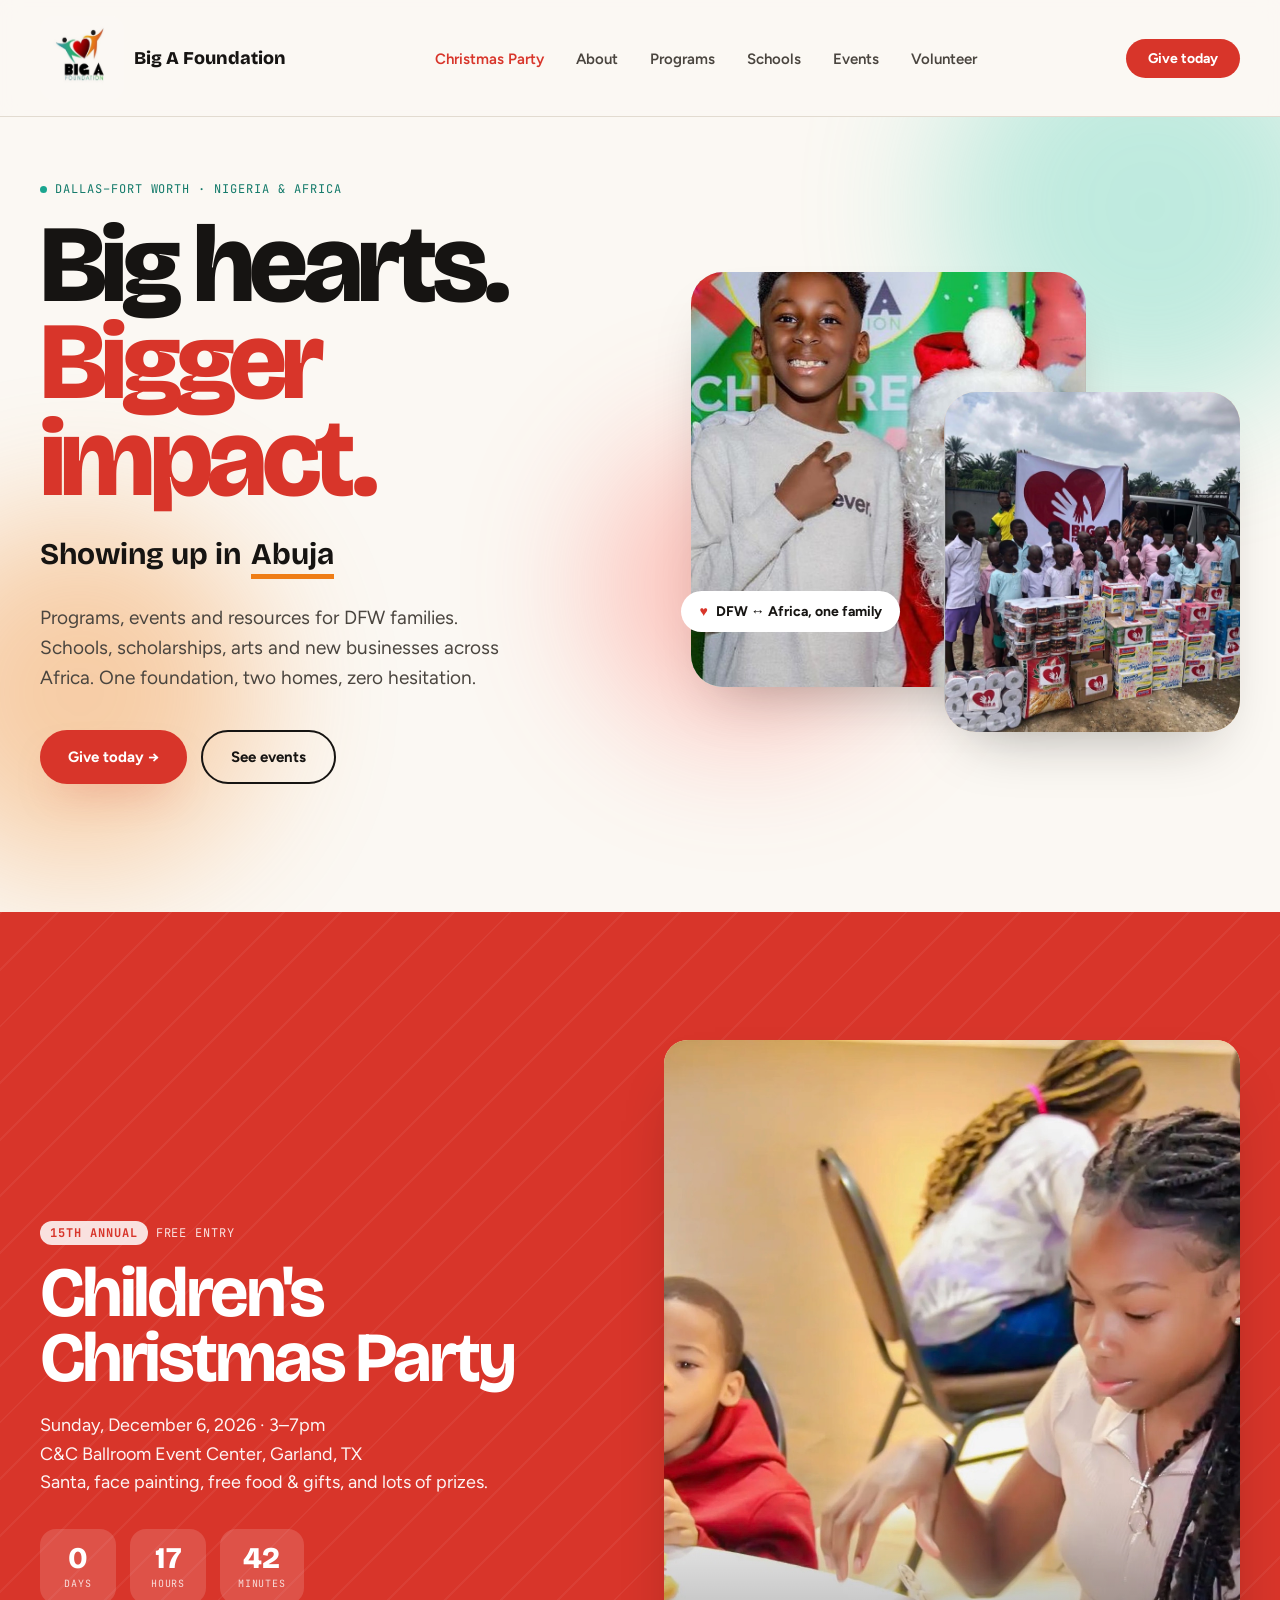
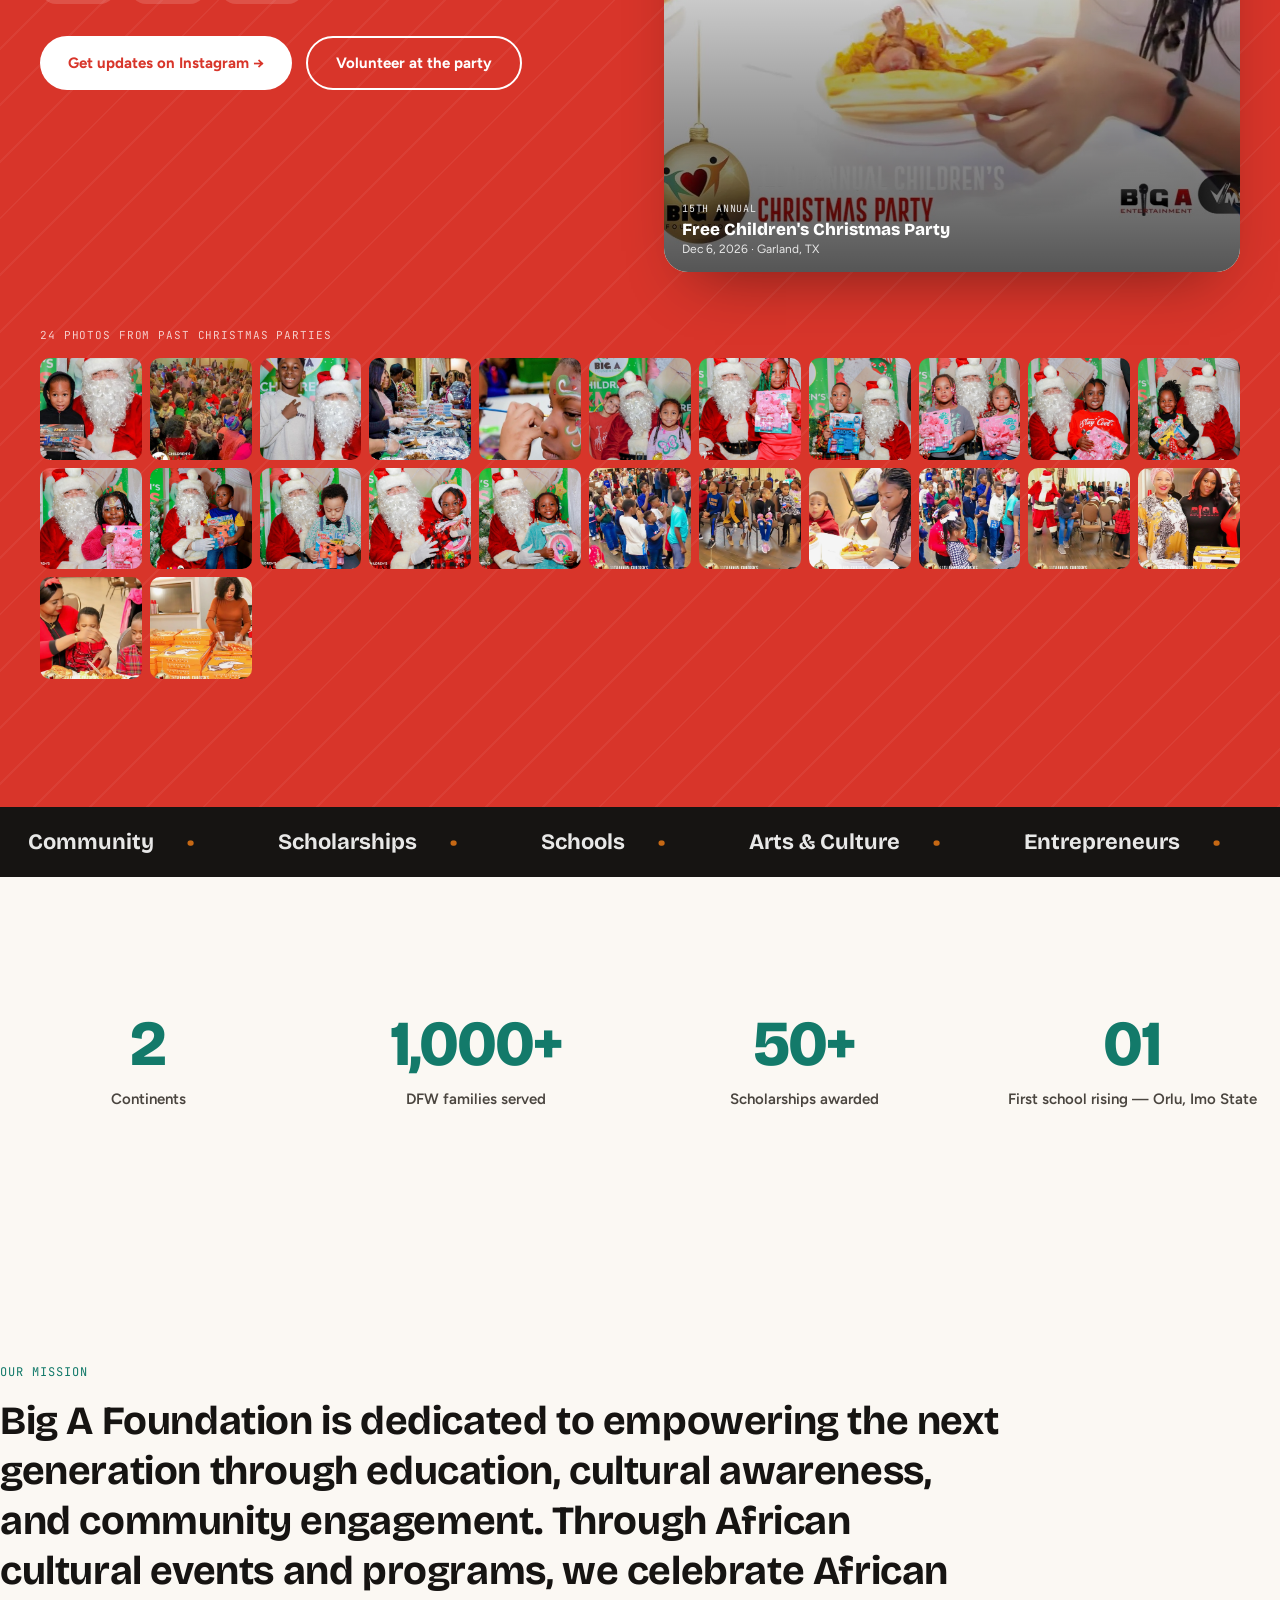
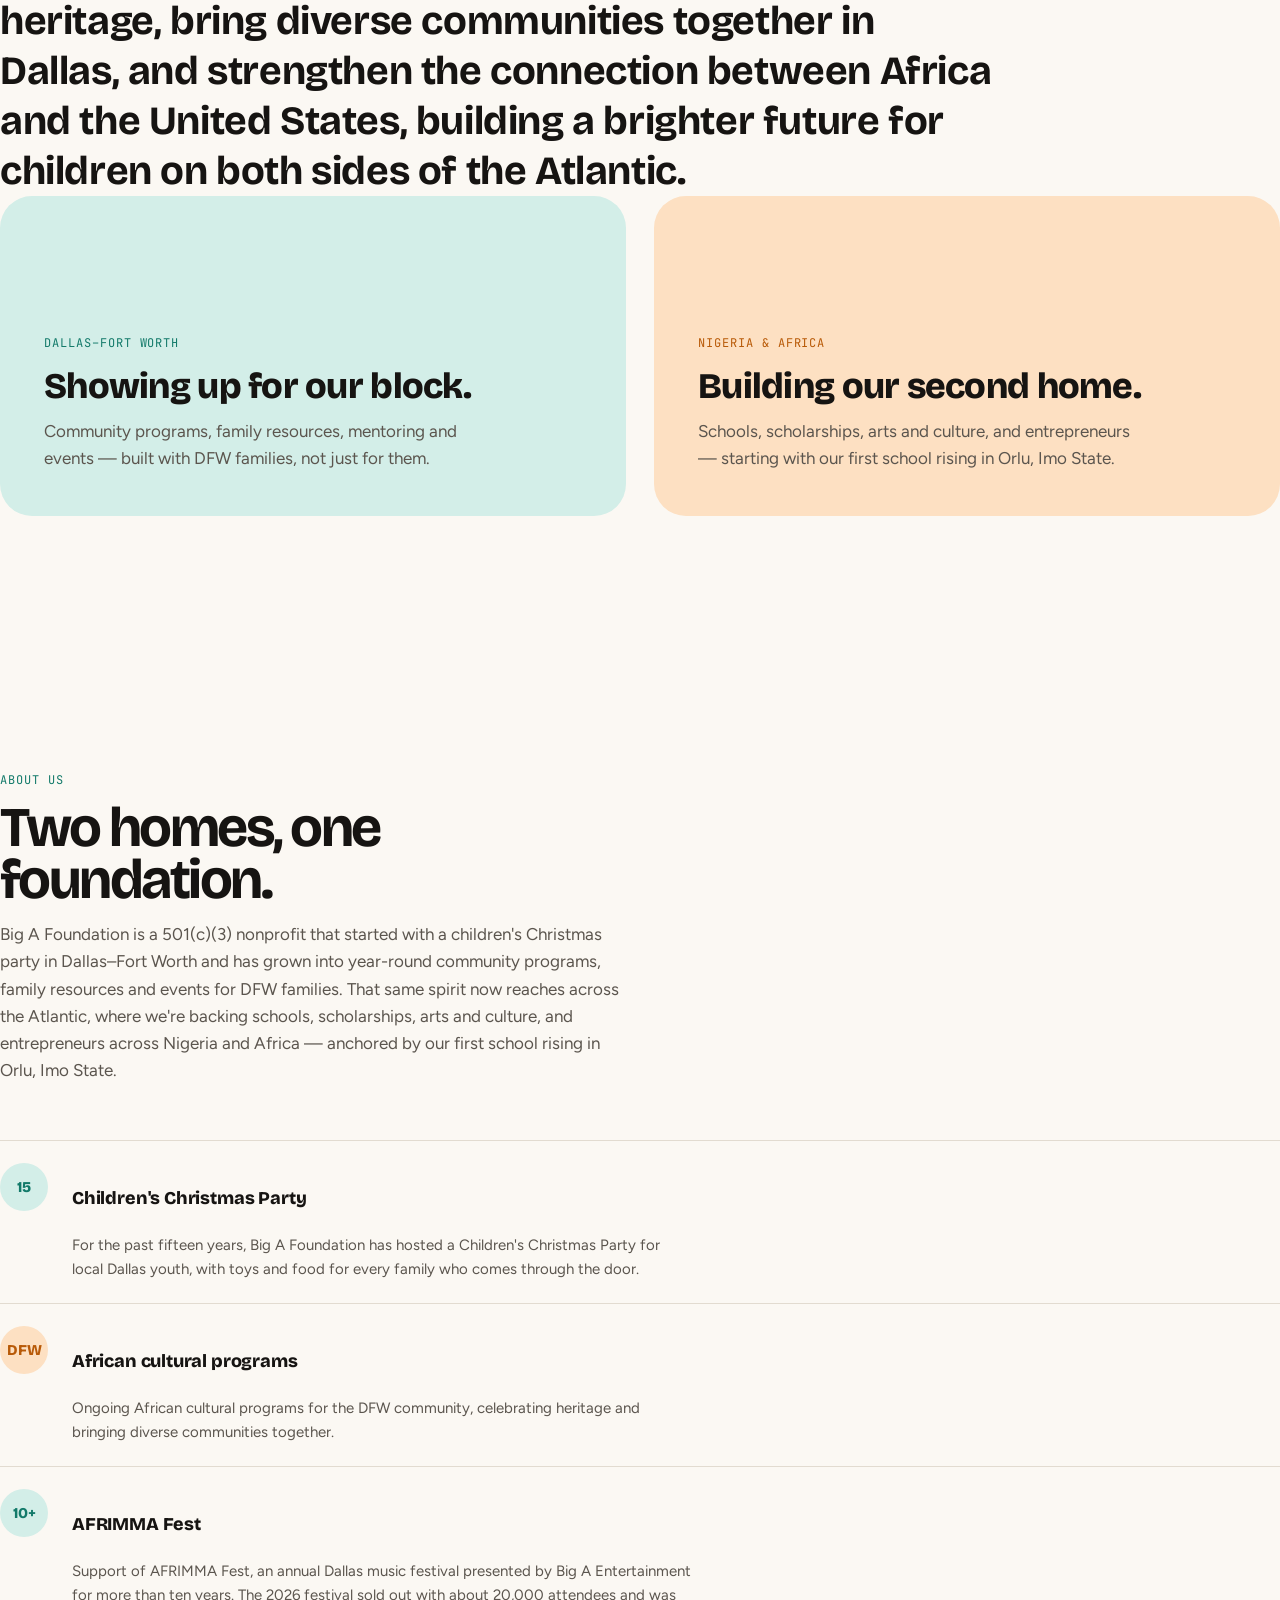
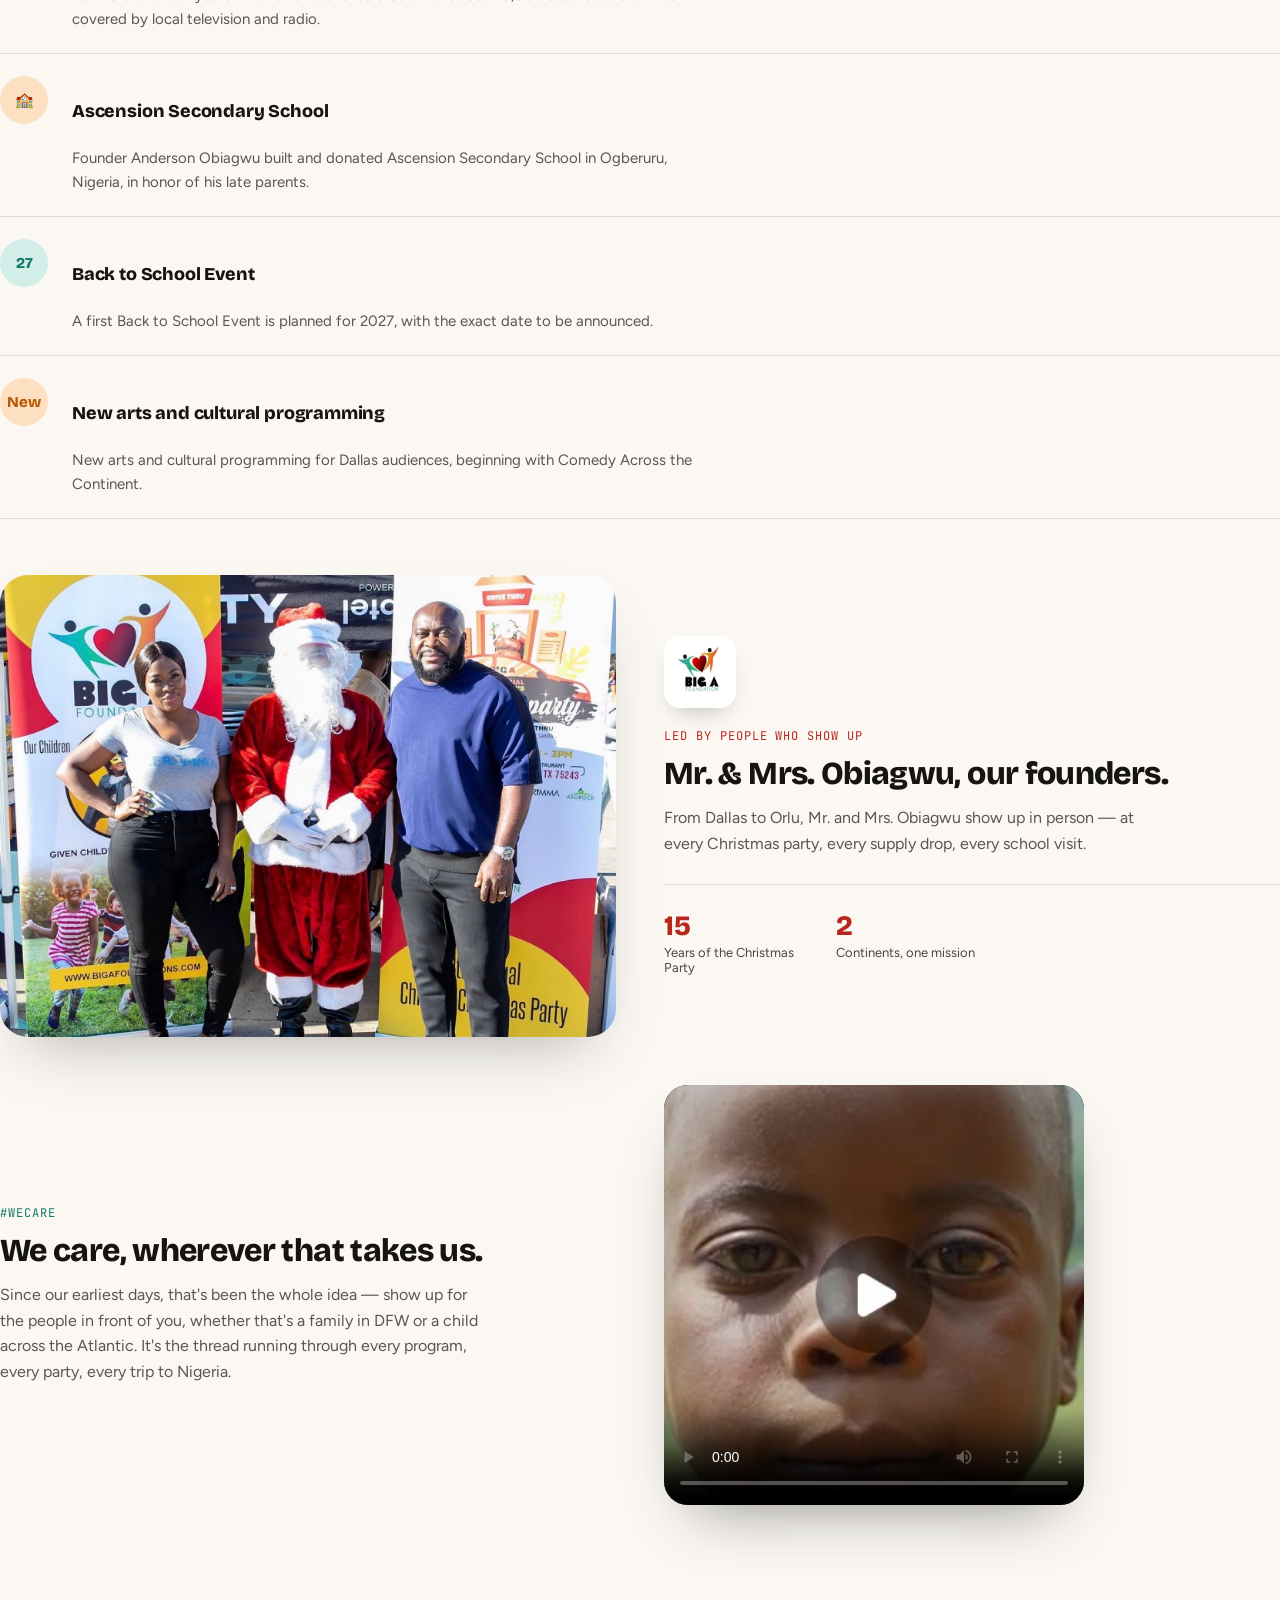
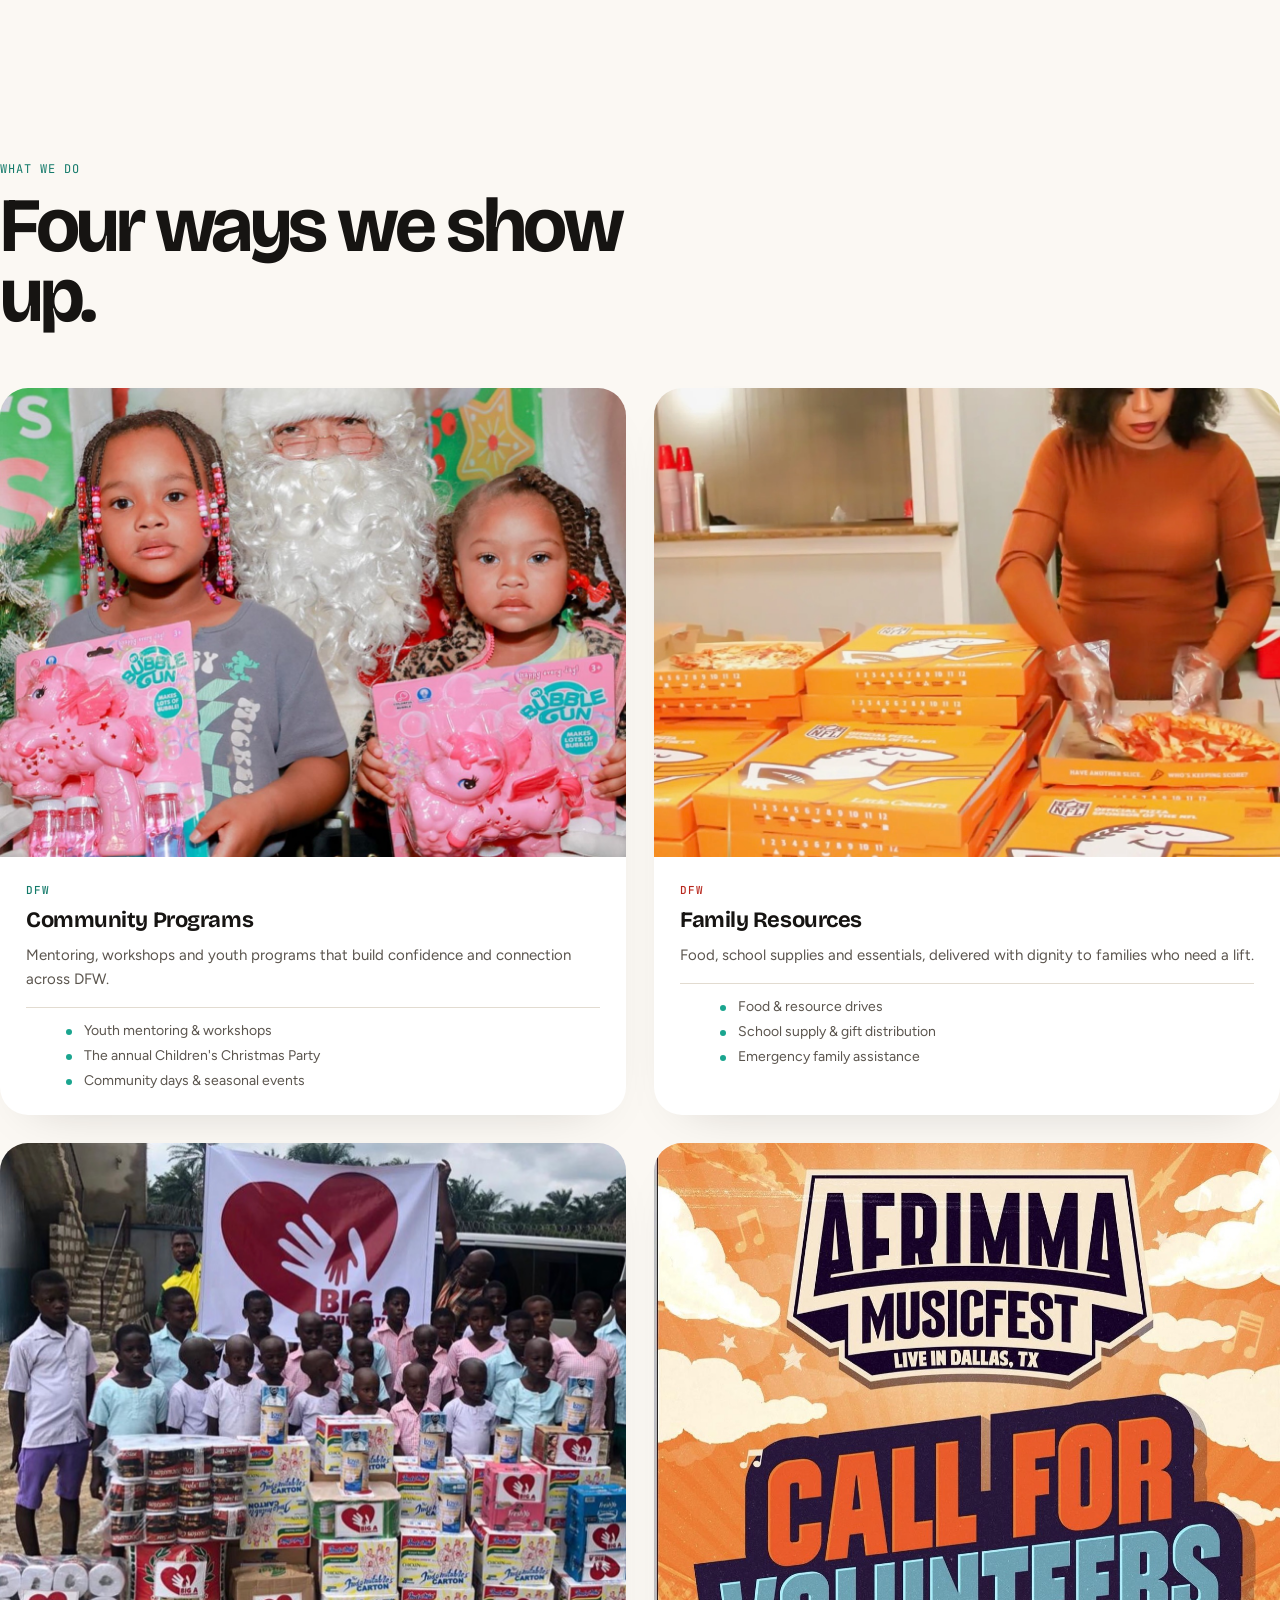
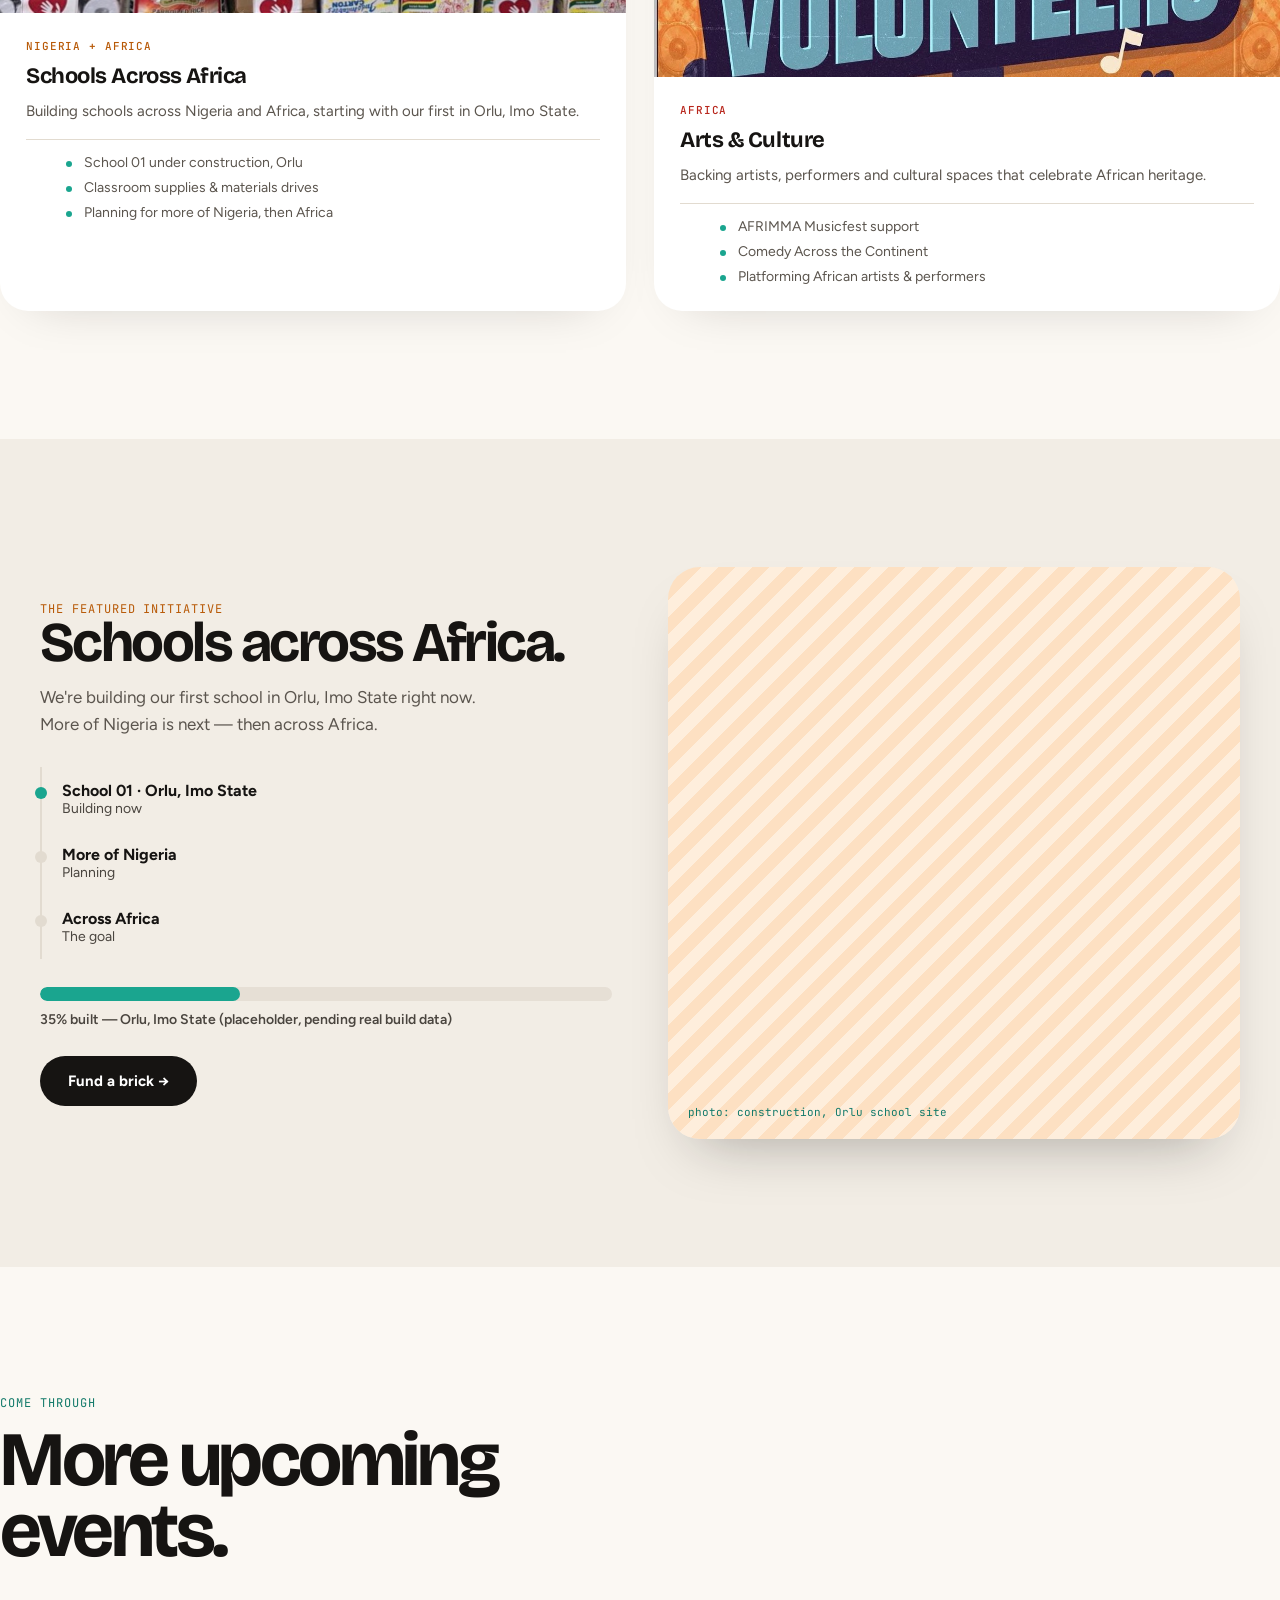
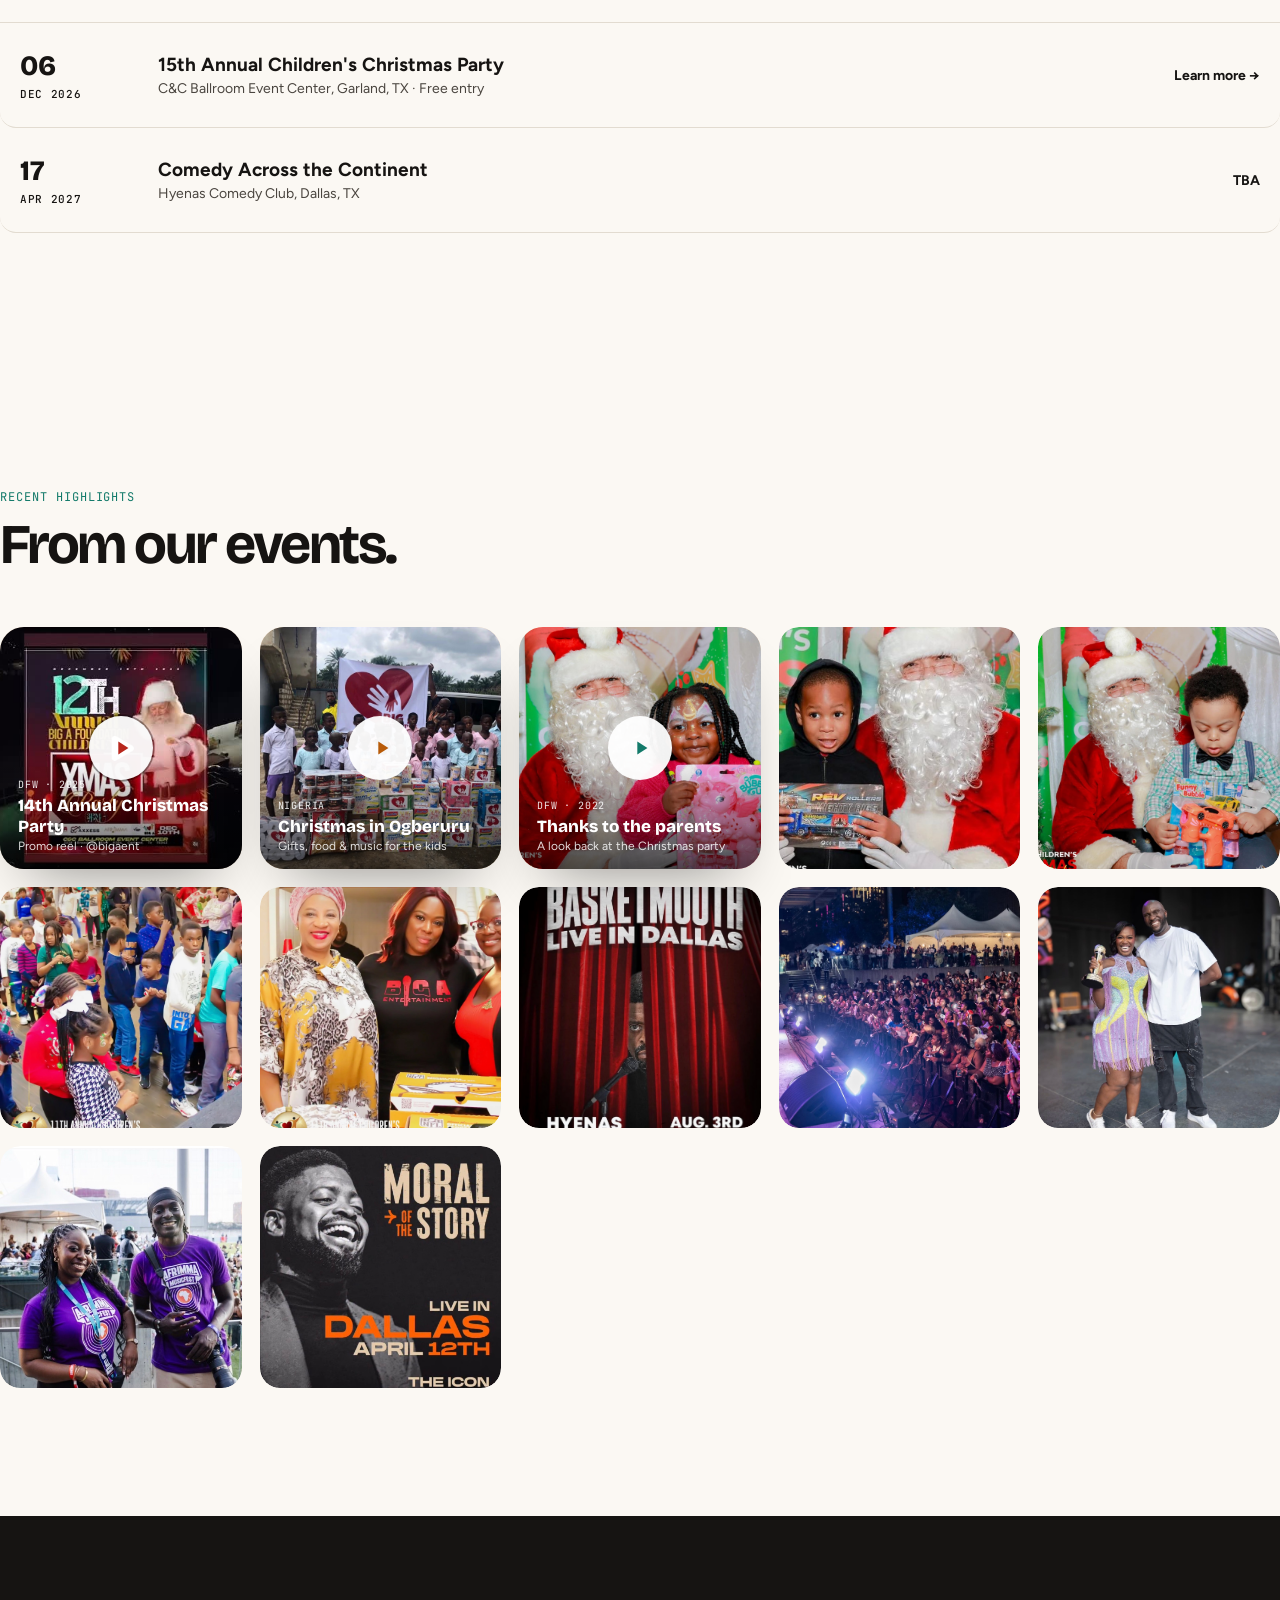
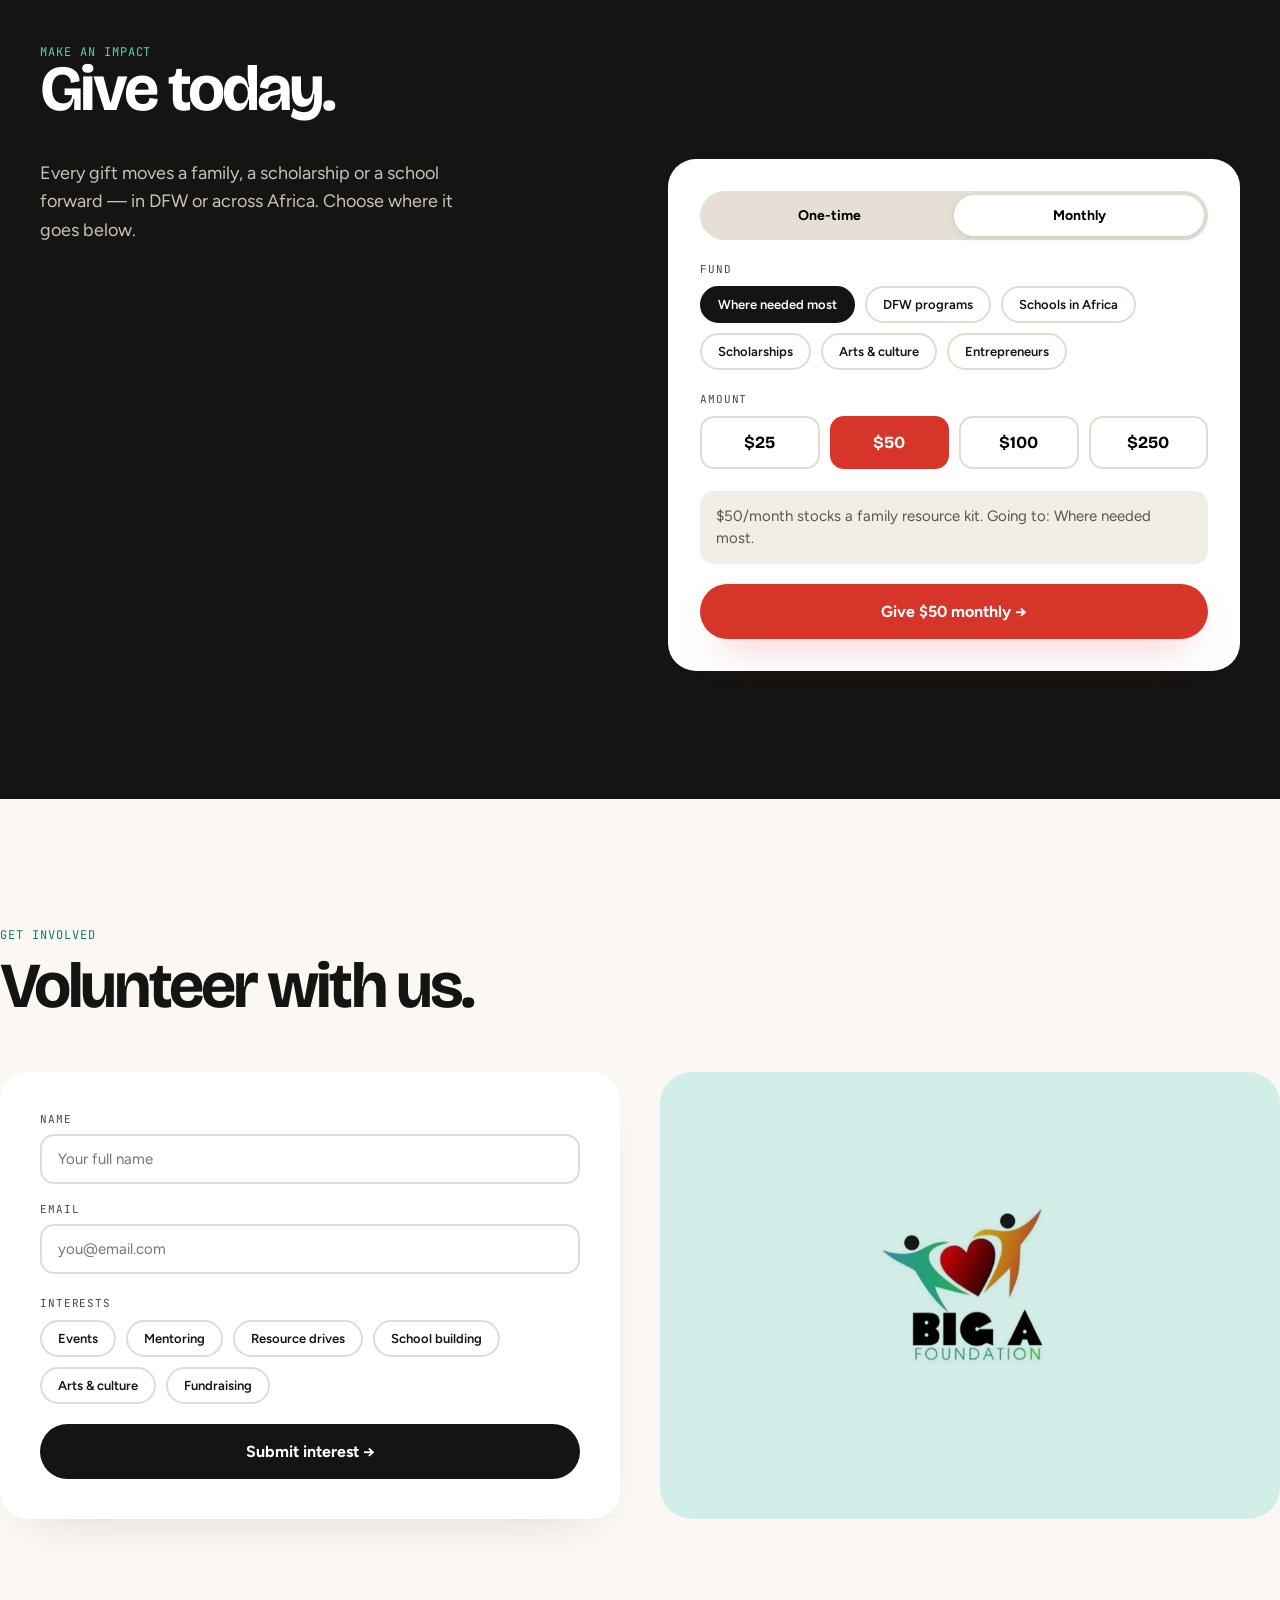
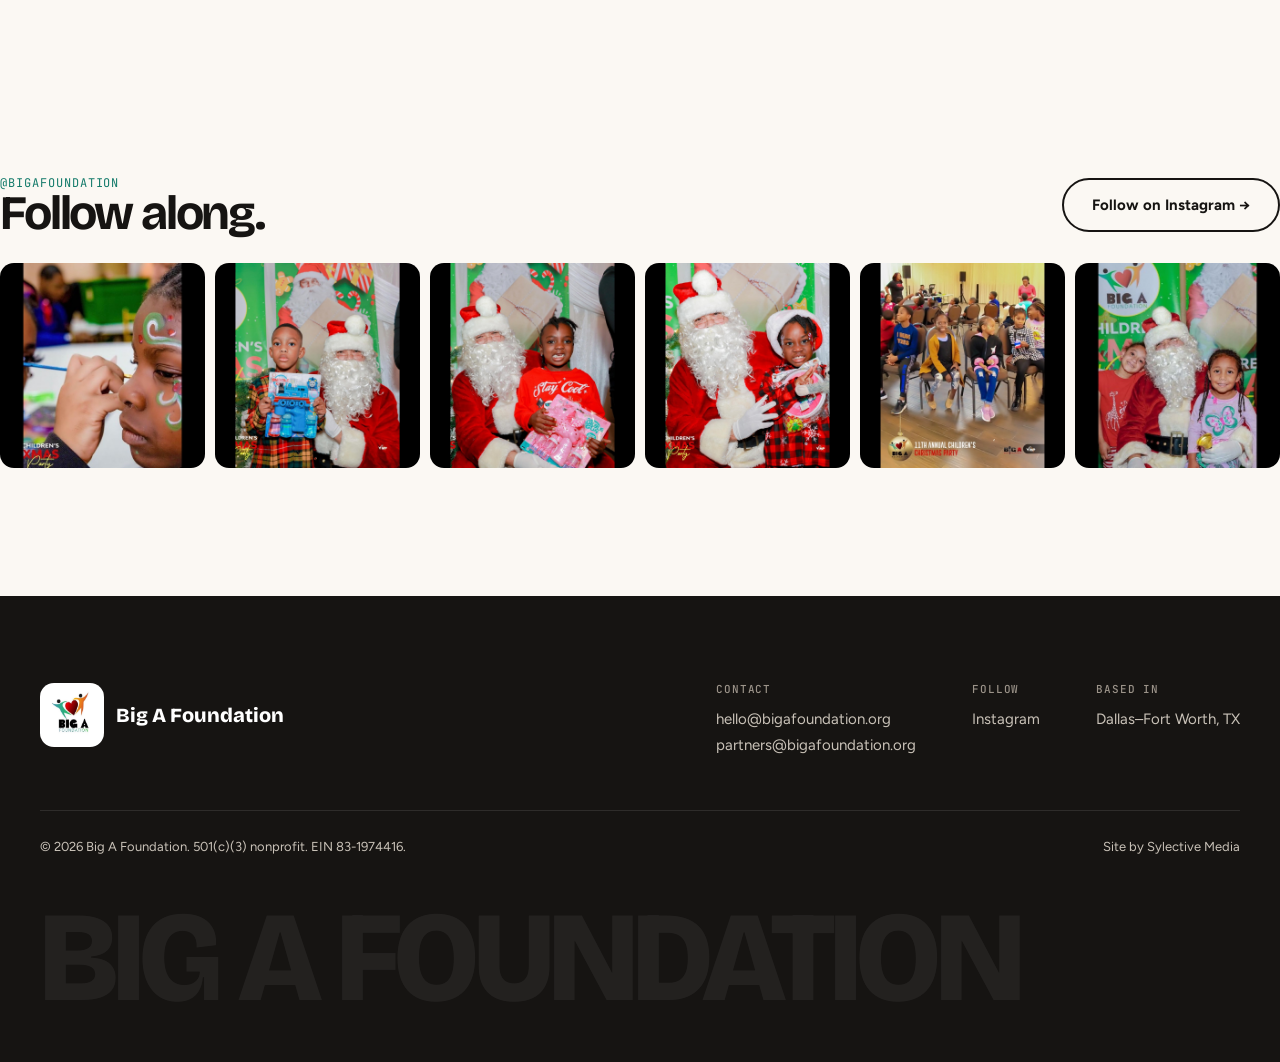
==== commit a1d720a8: "Revert to single-page site, add mission statement and org history Reverted the multi-page rebuild pe" ====
--- a/sunrise-site/index.html
+++ b/sunrise-site/index.html
@@ -3,50 +3,335 @@
 <head>
 <meta charset="UTF-8">
 <meta name="viewport" content="width=device-width, initial-scale=1">
-<title>Big A Foundation | Dallas-Fort Worth and Nigeria and Africa</title>
-<meta name="description" content="Big A Foundation empowers the next generation through education, cultural awareness and community engagement in Dallas-Fort Worth and across Nigeria and Africa.">
+<title>Big A Foundation — DFW ↔ Nigeria &amp; Africa</title>
+<meta name="description" content="Big A Foundation runs programs, events and resources in Dallas–Fort Worth, and builds schools, scholarships, arts and entrepreneurship across Nigeria and Africa.">
 
 <link rel="icon" type="image/png" href="assets/favicon.png">
 <link rel="apple-touch-icon" href="assets/favicon.png">
 
 <meta property="og:type" content="website">
 <meta property="og:title" content="Big A Foundation">
-<meta property="og:description" content="Empowering the next generation through education, cultural awareness and community engagement, in Dallas and across Africa.">
-<meta property="og:image" content="https://bigafoundation.com/assets/og-cover.jpg">
-<meta property="og:url" content="https://bigafoundation.com/">
+<meta property="og:description" content="Programs, events and resources for DFW families. Schools, scholarships, arts and entrepreneurs across Nigeria and Africa.">
+<meta property="og:image" content="https://big-a-foundation-sunrise.netlify.app/assets/og-cover.jpg">
+<meta property="og:url" content="https://big-a-foundation-sunrise.netlify.app/">
 <meta name="twitter:card" content="summary_large_image">
 <meta name="twitter:title" content="Big A Foundation">
-<meta name="twitter:description" content="Empowering the next generation through education, cultural awareness and community engagement, in Dallas and across Africa.">
-<meta name="twitter:image" content="https://bigafoundation.com/assets/og-cover.jpg">
+<meta name="twitter:description" content="Programs, events and resources for DFW families. Schools, scholarships, arts and entrepreneurs across Nigeria and Africa.">
+<meta name="twitter:image" content="https://big-a-foundation-sunrise.netlify.app/assets/og-cover.jpg">
 
 <link rel="preconnect" href="https://fonts.googleapis.com">
 <link rel="preconnect" href="https://fonts.gstatic.com" crossorigin>
-<link href="https://fonts.googleapis.com/css2?family=Bricolage+Grotesque:opsz,wght@12..96,500;12..96,700;12..96,800&amp;family=Figtree:wght@400;500;600;700&amp;family=JetBrains+Mono:wght@400;500&amp;display=swap" rel="stylesheet">
-<link rel="stylesheet" href="assets/css/styles.css">
+<link href="https://fonts.googleapis.com/css2?family=Bricolage+Grotesque:opsz,wght@12..96,500;12..96,700;12..96,800&family=Figtree:wght@400;500;600;700&family=JetBrains+Mono:wght@400;500&display=swap" rel="stylesheet">
+<style>
+:root{
+  --teal:#1aa58f; --teal-deep:#137a6a; --teal-light:#4fd1b9; --teal-tint:#e3f4f0; --teal-tint2:#d3eee8;
+  --red:#d8352a; --red-deep:#b8271d; --red-bright:#ff5a4e; --red-tint:#fde7e4; --red-tint2:#fbdcd8;
+  --orange:#ef7d16; --orange-deep:#b85a08; --orange-tint:#feeedc; --orange-tint2:#fde0c2;
+  --ink:#161412; --muted:#4a453f; --muted2:#5b554e; --ondark-muted:#c9c2b8; --ondark-muted2:#9b9389;
+  --cream:#fbf8f3; --cream-alt:#f2ede5; --neutral-tint:#e6dfd5; --input-border:#e2dbd0;
+  --display:'Bricolage Grotesque',sans-serif; --body:'Figtree',sans-serif; --mono:'JetBrains Mono',monospace;
+  --max:1320px; --pad:clamp(16px,4vw,40px); --sec:clamp(80px,10vw,140px);
+}
+*{box-sizing:border-box;}
+html{scroll-behavior:smooth;}
+body{
+  margin:0; background:var(--cream); color:var(--ink); font-family:var(--body);
+  -webkit-font-smoothing:antialiased; overflow-x:hidden;
+}
+img{display:block; max-width:100%;}
+a{color:inherit;}
+.wrap{max-width:var(--max); margin:0 auto; padding-left:var(--pad); padding-right:var(--pad);}
+.eyebrow{font-family:var(--mono); font-size:12px; letter-spacing:.08em; text-transform:uppercase;}
+h1,h2,h3{font-family:var(--display); margin:0; letter-spacing:-0.02em;}
+h2{font-size:clamp(44px,6vw,88px); line-height:.92; letter-spacing:-0.045em; font-weight:700;}
+p{line-height:1.6; margin:0;}
+.btn{
+  display:inline-flex; align-items:center; gap:8px; font-family:var(--body); font-weight:700;
+  font-size:15px; padding:16px 28px; border-radius:999px; border:none; cursor:pointer;
+  text-decoration:none; transition:transform .2s ease, box-shadow .2s ease;
+}
+.btn:hover{ transform:translateY(-2px); }
+.btn-primary{ background:var(--red); color:#fff; box-shadow:0 20px 40px -20px rgba(216,53,42,.5); }
+.btn-dark{ background:var(--ink); color:#fff; }
+.btn-outline{ background:transparent; color:var(--ink); border:2px solid var(--ink); }
+
+/* reveal */
+[data-reveal]{ opacity:0; transform:translateY(48px); transition:opacity .9s cubic-bezier(.2,.7,.2,1), transform .9s cubic-bezier(.2,.7,.2,1); }
+[data-reveal].in{ opacity:1; transform:translateY(0); }
+@media (prefers-reduced-motion:reduce){
+  [data-reveal]{ opacity:1; transform:none; transition:none; }
+}
+
+/* ===== header ===== */
+header{
+  position:sticky; top:0; z-index:50; background:rgba(251,248,243,.88); backdrop-filter:blur(10px);
+  border-bottom:1px solid var(--input-border);
+}
+.nav{ position:relative; display:flex; align-items:center; justify-content:space-between; padding:16px var(--pad); max-width:var(--max); margin:0 auto; }
+.brand{ display:flex; align-items:center; gap:10px; text-decoration:none; }
+.brand img{ width:84px; height:84px; border-radius:14px; mix-blend-mode:multiply; }
+.brand span{ font-family:var(--display); font-weight:800; font-size:18px; color:var(--ink); }
+.nav-links{ display:flex; align-items:center; gap:32px; list-style:none; margin:0; padding:0; }
+.nav-links a{ text-decoration:none; font-weight:600; font-size:15px; color:var(--muted); }
+.nav-links a:hover{ color:var(--ink); }
+.nav-links a.nav-highlight{ color:var(--red); }
+.nav-donate{ background:var(--red); color:#fff; font-weight:700; padding:11px 22px; border-radius:999px; text-decoration:none; font-size:14px; }
+.nav-toggle{ display:none; background:none; border:none; cursor:pointer; padding:6px; }
+.nav-toggle span{ display:block; width:22px; height:2px; background:var(--ink); margin:5px 0; }
+@media (max-width:860px){
+  .nav-links{
+    display:none; position:absolute; top:100%; left:0; right:0; flex-direction:column;
+    gap:0; background:var(--cream); border-bottom:1px solid var(--input-border); padding:8px var(--pad) 16px;
+  }
+  .nav-links.open{ display:flex; }
+  .nav-links li{ width:100%; }
+  .nav-links a{ display:block; padding:12px 0; border-bottom:1px solid var(--input-border); }
+  .nav-toggle{ display:block; }
+}
+
+/* ===== hero ===== */
+.hero{ position:relative; padding:64px 0 var(--sec); overflow:hidden; }
+.blob{ position:absolute; border-radius:50%; filter:blur(70px); opacity:.35; z-index:0; pointer-events:none; }
+.blob1{ width:420px; height:420px; background:var(--teal-light); top:-120px; right:-80px; animation:drift1 18s ease-in-out infinite; }
+.blob2{ width:360px; height:360px; background:var(--orange); bottom:40px; left:-100px; animation:drift2 22s ease-in-out infinite; }
+.blob3{ width:300px; height:300px; background:var(--red-bright); top:40%; right:30%; animation:drift3 16s ease-in-out infinite; }
+@keyframes drift1{ 0%,100%{transform:translate(0,0);} 50%{transform:translate(-40px,50px);} }
+@keyframes drift2{ 0%,100%{transform:translate(0,0);} 50%{transform:translate(50px,-30px);} }
+@keyframes drift3{ 0%,100%{transform:translate(0,0);} 50%{transform:translate(-30px,-40px);} }
+@media (prefers-reduced-motion:reduce){ .blob{animation:none;} }
+.hero-grid{ position:relative; z-index:1; display:grid; grid-template-columns:1.1fr 1fr; gap:48px; align-items:center; }
+@media (max-width:980px){ .hero-grid{ grid-template-columns:1fr; } }
+.hero-eyebrow{ display:flex; align-items:center; gap:8px; color:var(--teal-deep); margin-bottom:20px; }
+.hero-eyebrow .dot{ width:7px; height:7px; border-radius:50%; background:var(--teal); }
+.hero h1{ font-size:clamp(56px,8.6vw,128px); line-height:.88; letter-spacing:-0.05em; font-weight:800; }
+.hero h1 .red{ color:var(--red); }
+.hero-sub{ margin-top:28px; }
+.hero-sub .rotator-row{ display:flex; align-items:baseline; gap:10px; font-size:clamp(22px,2.6vw,30px); font-weight:700; font-family:var(--display); flex-wrap:wrap; }
+.rotator{ position:relative; display:inline-block; min-width:220px; }
+.rotator-word{ display:inline-block; border-bottom:5px solid var(--teal); padding-bottom:2px; transition:opacity .6s ease, transform .6s ease, filter .6s ease; }
+.rotator-word.leaving{ opacity:0; transform:translateY(-10px); filter:blur(6px); }
+.hero p.lead{ margin-top:24px; max-width:460px; font-size:19px; color:var(--muted); line-height:1.6; }
+.hero-ctas{ margin-top:36px; display:flex; gap:14px; flex-wrap:wrap; }
+.hero-photos{ position:relative; min-height:420px; }
+.hero-photo{ position:absolute; border-radius:32px; overflow:hidden; box-shadow:0 30px 60px -30px rgba(22,20,18,.35); }
+.hero-photo img{ width:100%; height:100%; object-fit:cover; }
+.hero-photo-1{ width:72%; aspect-ratio:1/1.05; left:0; top:0; background:var(--teal-tint2); }
+.hero-photo-2{ width:54%; aspect-ratio:1/1.15; right:0; bottom:-40px; background:var(--orange-tint2); }
+.ph{ width:100%; height:100%; display:flex; align-items:flex-end; padding:20px; background-image:repeating-linear-gradient(135deg, var(--stripe1,#e3f4f0), var(--stripe1,#e3f4f0) 12px, var(--stripe2,#d3eee8) 12px, var(--stripe2,#d3eee8) 24px); }
+.ph span{ font-family:var(--mono); font-size:11px; color:var(--teal-deep); }
+.float-badge{ position:absolute; left:-10px; bottom:60px; background:#fff; border-radius:999px; padding:12px 18px; display:flex; align-items:center; gap:8px; box-shadow:0 20px 40px -20px rgba(22,20,18,.35); font-weight:700; font-size:14px; animation:bob 6s ease-in-out infinite; z-index:2; }
+@keyframes bob{ 0%,100%{transform:translateY(0);} 50%{transform:translateY(-10px);} }
+.float-badge .heart{ color:var(--red); animation:pulse 1.4s ease-in-out infinite; }
+@keyframes pulse{ 0%,100%{transform:scale(1);} 50%{transform:scale(1.25);} }
+@media (prefers-reduced-motion:reduce){ .float-badge, .float-badge .heart{ animation:none; } }
+
+/* ===== christmas party feature ===== */
+.xmas{ background:var(--red); color:#fff; padding:var(--sec) 0; position:relative; overflow:hidden; }
+.xmas::before{ content:''; position:absolute; inset:0; background-image:repeating-linear-gradient(135deg, rgba(255,255,255,.05), rgba(255,255,255,.05) 2px, transparent 2px, transparent 40px); pointer-events:none; }
+.xmas-grid{ position:relative; display:grid; grid-template-columns:1fr 1fr; gap:48px; align-items:center; }
+@media (max-width:900px){ .xmas-grid{ grid-template-columns:1fr; } }
+.xmas .eyebrow{ color:#fff; opacity:.85; display:flex; align-items:center; gap:8px; }
+.xmas .eyebrow .pill{ background:#fff; color:var(--red); padding:4px 10px; border-radius:999px; font-weight:700; }
+.xmas h2{ color:#fff; font-size:clamp(40px,5.5vw,72px); margin-top:16px; }
+.xmas-details{ margin-top:20px; font-size:18px; line-height:1.6; opacity:.95; }
+.xmas-countdown{ display:flex; gap:14px; margin-top:32px; flex-wrap:wrap; }
+.xmas-countdown .unit{ background:rgba(255,255,255,.14); border-radius:16px; padding:14px 18px; min-width:76px; text-align:center; }
+.xmas-countdown .unit .n{ font-family:var(--display); font-weight:800; font-size:30px; line-height:1; }
+.xmas-countdown .unit .l{ font-family:var(--mono); font-size:10px; letter-spacing:.08em; text-transform:uppercase; opacity:.8; margin-top:4px; }
+.xmas-ctas{ margin-top:32px; display:flex; gap:14px; flex-wrap:wrap; }
+.xmas .btn-primary{ background:#fff; color:var(--red); box-shadow:none; }
+.xmas .btn-outline{ border-color:#fff; color:#fff; }
+.xmas-photos{ margin-top:56px; position:relative; }
+.xmas-photos-label{ font-family:var(--mono); font-size:11px; letter-spacing:.08em; text-transform:uppercase; color:rgba(255,255,255,.75); margin-bottom:16px; }
+.xmas-photos-grid{ display:grid; grid-template-columns:repeat(auto-fill,minmax(100px,1fr)); gap:8px; }
+.xmas-photos-grid img{ width:100%; aspect-ratio:1/1; object-fit:cover; border-radius:10px; transition:transform .25s ease; }
+.xmas-photos-grid img:hover{ transform:scale(1.05); }
+.video-card{ display:block; position:relative; border-radius:24px; overflow:hidden; text-decoration:none; color:inherit; aspect-ratio:9/13; background:var(--orange-tint2); box-shadow:0 30px 60px -30px rgba(0,0,0,.45); }
+.video-card img{ width:100%; height:100%; object-fit:cover; }
+.video-card::after{ content:''; position:absolute; inset:0; background:linear-gradient(0deg, rgba(0,0,0,.65) 0%, rgba(0,0,0,0) 45%); }
+.video-card .play{ position:absolute; top:50%; left:50%; transform:translate(-50%,-50%); width:64px; height:64px; border-radius:50%; background:rgba(255,255,255,.95); display:flex; align-items:center; justify-content:center; transition:transform .25s ease; z-index:2; }
+.video-card:hover .play{ transform:translate(-50%,-50%) scale(1.08); }
+.video-card .play svg{ width:22px; height:22px; margin-left:3px; }
+.video-card .caption{ position:absolute; left:18px; right:18px; bottom:16px; z-index:2; color:#fff; }
+.video-card .caption .tag{ font-family:var(--mono); font-size:10px; letter-spacing:.08em; text-transform:uppercase; opacity:.9; }
+.video-card .caption .title{ font-family:var(--display); font-weight:800; font-size:17px; margin-top:4px; }
+.video-card .caption .sub{ font-size:12px; opacity:.85; margin-top:2px; }
+.native-video{ border-radius:24px; overflow:hidden; box-shadow:0 30px 60px -30px rgba(0,0,0,.45); background:#000; }
+.native-video video{ width:100%; height:100%; object-fit:cover; display:block; }
+.native-video .caption{ padding:12px 18px; background:#fff; }
+.native-video .caption .tag{ font-family:var(--display); font-weight:800; font-size:15px; }
+.native-video .caption .sub{ font-size:12px; color:var(--muted); margin-top:2px; }
+
+/* ===== marquee ===== */
+.marquee-wrap{ background:var(--ink); color:#fff; padding:22px 0; overflow:hidden; white-space:nowrap; }
+.marquee{ display:inline-flex; animation:marquee 34s linear infinite; }
+.marquee span{ font-family:var(--display); font-weight:700; font-size:22px; padding:0 28px; opacity:.9; }
+.marquee span.dot{ color:var(--orange); }
+@keyframes marquee{ from{transform:translateX(0);} to{transform:translateX(-50%);} }
+@media (prefers-reduced-motion:reduce){ .marquee{animation:none;} }
+
+/* ===== stats ===== */
+.stats{ padding:var(--sec) 0; }
+.stats-grid{ display:grid; grid-template-columns:repeat(auto-fit,minmax(min(100%,220px),1fr)); gap:32px; text-align:center; }
+.stat-num{ font-family:var(--display); font-weight:800; font-size:clamp(40px,5vw,64px); color:var(--teal-deep); letter-spacing:-0.03em; }
+.stat-label{ margin-top:8px; font-size:15px; color:var(--muted); font-weight:600; }
+
+/* ===== mission ===== */
+.mission{ padding:0 0 var(--sec); }
+.mission-grid{ display:grid; grid-template-columns:1fr 1fr; gap:28px; }
+@media (max-width:860px){ .mission-grid{ grid-template-columns:1fr; } }
+.mission-card{ border-radius:32px; padding:44px; min-height:320px; display:flex; flex-direction:column; justify-content:flex-end; }
+.mission-card.dfw{ background:var(--teal-tint2); }
+.mission-card.africa{ background:var(--orange-tint2); }
+.mission-card .eyebrow{ color:var(--teal-deep); margin-bottom:14px; }
+.mission-card.africa .eyebrow{ color:var(--orange-deep); }
+.mission-card h3{ font-size:clamp(26px,3vw,36px); font-weight:800; margin-bottom:10px; }
+.mission-card p{ color:var(--muted2); font-size:17px; max-width:440px; }
+.mission-statement{ padding:var(--sec) 0 0; }
+.mission-statement p{ font-family:var(--display); font-weight:700; font-size:clamp(24px,3.4vw,40px); line-height:1.25; letter-spacing:-0.01em; max-width:1000px; margin-top:16px; color:var(--ink); }
+.history-timeline{ display:flex; flex-direction:column; margin:40px 0 56px; border-top:1px solid var(--input-border); }
+.history-item{ display:flex; gap:24px; padding:22px 0; border-bottom:1px solid var(--input-border); }
+.history-mark{ flex:none; width:48px; height:48px; border-radius:50%; background:var(--teal-tint2); color:var(--teal-deep); display:flex; align-items:center; justify-content:center; font-family:var(--display); font-weight:800; font-size:15px; }
+.history-item h4{ font-family:var(--display); font-size:18px; font-weight:800; letter-spacing:-0.01em; }
+.history-item p{ color:var(--muted2); font-size:15px; margin-top:4px; max-width:620px; }
+@media (max-width:600px){ .history-item{ gap:16px; } }
+.leadership-card{ display:grid; grid-template-columns:1fr 1fr; gap:48px; align-items:center; }
+@media (max-width:760px){ .leadership-card{ grid-template-columns:1fr; } }
+.leadership-photo{ border-radius:28px; overflow:hidden; aspect-ratio:4/3; box-shadow:0 30px 60px -30px rgba(22,20,18,.35); }
+.leadership-photo img{ width:100%; height:100%; object-fit:cover; }
+.leadership-logo{ width:72px; height:72px; border-radius:16px; margin-bottom:20px; box-shadow:0 12px 24px -12px rgba(22,20,18,.3); }
+.leadership-stats{ display:flex; gap:32px; margin-top:28px; padding-top:24px; border-top:1px solid var(--input-border); }
+.leadership-stats .n{ font-family:var(--display); font-weight:800; font-size:28px; color:var(--red-deep); }
+.leadership-stats .l{ font-size:13px; color:var(--muted); margin-top:2px; max-width:140px; }
+
+/* ===== programs ===== */
+.section{ padding:var(--sec) 0; }
+.section-head{ max-width:640px; margin-bottom:56px; }
+.section-head .eyebrow{ color:var(--teal-deep); margin-bottom:14px; }
+.programs-grid{ display:grid; grid-template-columns:repeat(2,1fr); gap:28px; }
+@media (max-width:760px){ .programs-grid{ grid-template-columns:1fr; } }
+.card{ background:#fff; border-radius:28px; overflow:hidden; box-shadow:0 20px 50px -35px rgba(22,20,18,.25); transition:transform .3s ease, box-shadow .3s ease; }
+.card:hover{ transform:translateY(-8px) rotate(-0.6deg); box-shadow:0 30px 60px -30px rgba(22,20,18,.35); }
+.card-photo{ aspect-ratio:4/3; width:100%; }
+.card-photo img{ width:100%; height:100%; object-fit:cover; }
+.card-body{ padding:26px; }
+.card-tag{ font-family:var(--mono); font-size:11px; letter-spacing:.08em; text-transform:uppercase; font-weight:500; }
+.card h3{ font-size:22px; margin-top:10px; font-weight:700; }
+.card p{ margin-top:10px; color:var(--muted2); font-size:15px; }
+.program-list{ list-style:none; margin:16px 0 0; padding-top:14px; border-top:1px solid var(--input-border); display:flex; flex-direction:column; gap:8px; }
+.program-list li{ font-size:14px; color:var(--muted2); padding-left:18px; position:relative; }
+.program-list li::before{ content:''; position:absolute; left:0; top:7px; width:6px; height:6px; border-radius:50%; background:var(--teal); }
+
+/* ===== schools ===== */
+.schools{ background:var(--cream-alt); padding:var(--sec) 0; }
+.schools-grid{ display:grid; grid-template-columns:1fr 1fr; gap:56px; align-items:center; }
+@media (max-width:900px){ .schools-grid{ grid-template-columns:1fr; } }
+.roadmap{ display:flex; flex-direction:column; gap:0; margin-top:28px; }
+.road-step{ display:flex; gap:16px; padding:14px 0; border-left:2px solid var(--input-border); padding-left:20px; position:relative; }
+.road-step::before{ content:''; position:absolute; left:-7px; top:20px; width:12px; height:12px; border-radius:50%; background:var(--input-border); }
+.road-step.active::before{ background:var(--teal); }
+.road-step .step-label{ font-weight:700; }
+.road-step .step-sub{ color:var(--muted); font-size:14px; }
+.progress-wrap{ margin-top:28px; background:var(--neutral-tint); border-radius:999px; height:14px; overflow:hidden; }
+.progress-bar{ height:100%; width:0; background:var(--teal); border-radius:999px; transition:width 2.4s cubic-bezier(.2,.7,.2,1); }
+.progress-bar.go{ width:35%; }
+.progress-label{ margin-top:10px; font-size:14px; color:var(--muted); font-weight:600; }
+.schools-photo{ border-radius:32px; overflow:hidden; aspect-ratio:1/1; box-shadow:0 30px 60px -30px rgba(22,20,18,.35); }
+
+/* ===== events ===== */
+.events-list{ display:flex; flex-direction:column; border-top:1px solid var(--input-border); }
+.event-row{ display:flex; align-items:center; gap:28px; padding:26px 20px; border-bottom:1px solid var(--input-border); text-decoration:none; color:inherit; transition:transform .3s ease, background .3s ease, color .3s ease; border-radius:16px; }
+.event-row:hover{ transform:translateX(14px); background:var(--event-color,var(--teal)); color:#fff; }
+.event-row:hover .event-place{ color:rgba(255,255,255,.8); }
+.event-date{ font-family:var(--display); font-weight:800; font-size:28px; min-width:110px; }
+.event-date .m{ display:block; font-family:var(--mono); font-size:11px; font-weight:500; letter-spacing:.06em; text-transform:uppercase; margin-top:4px; }
+.event-title{ font-weight:700; font-size:19px; }
+.event-place{ color:var(--muted); font-size:14px; margin-top:4px; }
+.event-cta{ margin-left:auto; font-weight:700; font-size:14px; white-space:nowrap; }
+
+/* ===== gallery ===== */
+.highlights-grid{ display:grid; grid-template-columns:repeat(auto-fill,minmax(220px,1fr)); gap:18px; }
+.highlights-grid img{ border-radius:20px; aspect-ratio:1/1; object-fit:cover; width:100%; height:100%; display:block; }
+.gallery-item{ border-radius:20px; overflow:hidden; aspect-ratio:1/1; }
+.video-card.square{ aspect-ratio:1/1; }
+
+/* ===== donate ===== */
+.donate{ background:var(--ink); color:#fff; padding:var(--sec) 0; }
+.donate .eyebrow{ color:var(--teal-light); }
+.donate h2{ color:#fff; }
+.donate-grid{ display:grid; grid-template-columns:1fr 1fr; gap:56px; margin-top:40px; align-items:start; }
+@media (max-width:900px){ .donate-grid{ grid-template-columns:1fr; } }
+.donate-lead p{ color:var(--ondark-muted); font-size:18px; max-width:420px; }
+.donate-card{ background:#fff; color:var(--ink); border-radius:28px; padding:32px; }
+.toggle-row{ display:flex; background:var(--neutral-tint); border-radius:999px; padding:4px; }
+.toggle-row button{ flex:1; border:none; background:transparent; padding:12px; border-radius:999px; font-weight:700; font-family:var(--body); cursor:pointer; font-size:14px; }
+.toggle-row button.on{ background:#fff; box-shadow:0 2px 8px rgba(0,0,0,.1); }
+.field-label{ font-family:var(--mono); font-size:11px; letter-spacing:.08em; text-transform:uppercase; color:var(--muted); margin:22px 0 10px; }
+.chip-row{ display:flex; flex-wrap:wrap; gap:10px; }
+.chip{ border:2px solid var(--input-border); background:#fff; color:var(--ink); border-radius:999px; padding:9px 16px; font-weight:600; font-size:13px; cursor:pointer; font-family:var(--body); }
+.chip.on{ background:var(--ink); border-color:var(--ink); color:#fff; }
+.amt-grid{ display:grid; grid-template-columns:repeat(4,1fr); gap:10px; }
+.amt-grid button{ border:2px solid var(--input-border); background:#fff; border-radius:14px; padding:14px; font-weight:700; font-family:var(--display); font-size:17px; cursor:pointer; }
+.amt-grid button.on{ background:var(--red); border-color:var(--red); color:#fff; }
+.impact-line{ margin-top:22px; font-size:15px; color:var(--muted2); background:var(--cream-alt); border-radius:14px; padding:14px 16px; line-height:1.5; }
+.give-btn{ width:100%; margin-top:20px; justify-content:center; font-size:16px; padding:18px; }
+.thanks-msg{ margin-top:20px; background:var(--teal-tint2); color:var(--teal-deep); border-radius:14px; padding:16px; font-weight:600; text-align:center; }
+
+/* ===== volunteer ===== */
+.volunteer-grid{ display:grid; grid-template-columns:1fr 1fr; gap:40px; align-items:center; }
+@media (max-width:860px){ .volunteer-grid{ grid-template-columns:1fr; } }
+.volunteer-card{ max-width:640px; background:#fff; border-radius:28px; padding:40px; box-shadow:0 20px 50px -35px rgba(22,20,18,.25); }
+.volunteer-logo-feature{ display:flex; align-items:center; justify-content:center; background:var(--teal-tint2); border-radius:32px; padding:48px; height:100%; min-height:320px; }
+.volunteer-logo-feature img{ width:100%; max-width:280px; mix-blend-mode:multiply; }
+@media (max-width:860px){ .volunteer-logo-feature{ min-height:220px; padding:32px; } .volunteer-logo-feature img{ max-width:180px; } }
+.form-row{ margin-bottom:18px; }
+.form-row label{ display:block; font-family:var(--mono); font-size:11px; letter-spacing:.08em; text-transform:uppercase; color:var(--muted); margin-bottom:8px; }
+.form-row input{ width:100%; border:2px solid var(--input-border); border-radius:14px; padding:14px 16px; font-family:var(--body); font-size:15px; }
+.form-row input:focus{ outline:none; border-color:var(--teal); }
+.success-box{ background:var(--teal-tint2); color:var(--teal-deep); border-radius:16px; padding:24px; font-weight:600; }
+
+/* ===== instagram ===== */
+.insta-head{ display:flex; align-items:center; justify-content:space-between; flex-wrap:wrap; gap:16px; margin-bottom:28px; }
+.insta-grid{ display:grid; grid-template-columns:repeat(6,1fr); gap:10px; }
+@media (max-width:760px){ .insta-grid{ grid-template-columns:repeat(3,1fr); } }
+.insta-grid a{ display:block; aspect-ratio:1/1; border-radius:14px; overflow:hidden; }
+.insta-grid img{ width:100%; height:100%; object-fit:cover; transition:transform .4s ease; }
+.insta-grid a:hover img{ transform:scale(1.08); }
+
+/* ===== footer ===== */
+footer{ background:var(--ink); color:var(--ondark-muted); padding:72px 0 40px; }
+.footer-top{ display:flex; justify-content:space-between; flex-wrap:wrap; gap:40px; padding-bottom:48px; border-bottom:1px solid rgba(255,255,255,.1); }
+.footer-brand{ display:flex; align-items:center; gap:12px; }
+.footer-brand img{ width:64px; height:64px; border-radius:14px; }
+.footer-brand span{ font-family:var(--display); font-weight:800; font-size:20px; color:#fff; }
+.footer-links{ display:flex; gap:56px; flex-wrap:wrap; }
+.footer-col h4{ font-family:var(--mono); font-size:11px; letter-spacing:.08em; text-transform:uppercase; color:var(--ondark-muted2); margin-bottom:14px; font-weight:500; }
+.footer-col a, .footer-col div{ display:block; color:var(--ondark-muted); text-decoration:none; font-size:15px; margin-bottom:8px; }
+.footer-col a:hover{ color:#fff; }
+.footer-bottom{ display:flex; justify-content:space-between; flex-wrap:wrap; gap:16px; padding-top:28px; font-size:13px; }
+.wordmark{ font-family:var(--display); font-weight:800; font-size:clamp(48px,10vw,160px); letter-spacing:-0.04em; color:rgba(255,255,255,.06); margin-top:40px; line-height:1; white-space:nowrap; overflow:hidden; }
+</style>
 </head>
 <body>
-<a class="skip-link" href="#main">Skip to main content</a>
 
 <header>
-  <nav class="nav" aria-label="Primary">
-    <a class="brand" href="index.html">
+  <nav class="nav">
+    <a class="brand" href="#top">
       <img src="assets/big-a-logo.jpeg" alt="Big A Foundation">
       <span>Big A Foundation</span>
     </a>
     <ul class="nav-links" id="nav-links">
-      <li><a href="index.html" aria-current="page">Home</a></li>
-      <li><a href="about.html">About</a></li>
-      <li><a href="programs.html">Programs</a></li>
-      <li><a href="events.html">Events</a></li>
-      <li><a href="partner.html">Partner</a></li>
-      <li><a href="contact.html">Contact</a></li>
+      <li><a href="#christmas-party" class="nav-highlight">Christmas Party</a></li>
+      <li><a href="#about">About</a></li>
+      <li><a href="#programs">Programs</a></li>
+      <li><a href="#schools">Schools</a></li>
+      <li><a href="#events">Events</a></li>
+      <li><a href="#volunteer">Volunteer</a></li>
     </ul>
     <a class="nav-donate" href="#donate">Give today</a>
     <button class="nav-toggle" id="nav-toggle" aria-label="Open menu" aria-expanded="false"><span></span><span></span><span></span></button>
   </nav>
 </header>
-
-<main id="main">
 
 <section class="hero" id="top">
   <div class="blob blob1"></div>
@@ -54,7 +339,7 @@
   <div class="blob blob3"></div>
   <div class="wrap hero-grid">
     <div>
-      <div class="hero-eyebrow eyebrow"><span class="dot"></span> DALLAS-FORT WORTH AND NIGERIA AND AFRICA</div>
+      <div class="hero-eyebrow eyebrow"><span class="dot"></span> DALLAS–FORT WORTH · NIGERIA &amp; AFRICA</div>
       <h1>Big hearts.<br><span class="red">Bigger impact.</span></h1>
       <div class="hero-sub">
         <div class="rotator-row">
@@ -62,20 +347,20 @@
           <span class="rotator"><span class="rotator-word" id="rotator-word">DFW</span></span>
         </div>
       </div>
-      <p class="lead">Education, cultural awareness and community engagement for families in Dallas-Fort Worth, and schools, scholarships and the arts across Nigeria and Africa.</p>
+      <p class="lead">Programs, events and resources for DFW families. Schools, scholarships, arts and new businesses across Africa. One foundation, two homes, zero hesitation.</p>
       <div class="hero-ctas">
         <a class="btn btn-primary" href="#donate">Give today →</a>
-        <a class="btn btn-outline" href="events.html">See events</a>
+        <a class="btn btn-outline" href="#events">See events</a>
       </div>
     </div>
     <div class="hero-photos">
       <div class="hero-photo hero-photo-1" data-parallax="-0.06">
-        <img src="assets/photos/hero-dfw.jpg" alt="Big A Foundation Christmas party, Dallas-Fort Worth">
+        <img src="assets/photos/hero-dfw.jpg" alt="Big A Foundation Christmas party, Dallas–Fort Worth">
       </div>
       <div class="hero-photo hero-photo-2" data-parallax="0.08">
         <img src="assets/photos/africa-supplies-1.jpg" alt="Students in Nigeria receiving supplies from Big A Foundation">
       </div>
-      <div class="float-badge"><span class="heart">♥</span> DFW and Africa, one family</div>
+      <div class="float-badge"><span class="heart">♥</span> DFW ↔ Africa, one family</div>
     </div>
   </div>
 </section>
@@ -86,9 +371,9 @@
       <div class="eyebrow"><span class="pill">15TH ANNUAL</span> FREE ENTRY</div>
       <h2>Children's<br>Christmas Party</h2>
       <div class="xmas-details">
-        Sunday, December 6, 2026 · 3 to 7pm<br>
+        Sunday, December 6, 2026 · 3–7pm<br>
         C&amp;C Ballroom Event Center, Garland, TX<br>
-        Santa, face painting, free food and gifts, and lots of prizes.
+        Santa, face painting, free food &amp; gifts, and lots of prizes.
       </div>
       <div class="xmas-countdown" id="xmas-countdown">
         <div class="unit"><div class="n" id="cd-days">–</div><div class="l">Days</div></div>
@@ -96,7 +381,7 @@
         <div class="unit"><div class="n" id="cd-mins">–</div><div class="l">Minutes</div></div>
       </div>
       <div class="xmas-ctas">
-        <a class="btn btn-primary" href="christmas-party.html">Full details and how to help →</a>
+        <a class="btn btn-primary" href="https://www.instagram.com/bigafoundation/" target="_blank" rel="noopener">Get updates on Instagram →</a>
         <a class="btn btn-outline" href="#volunteer">Volunteer at the party</a>
       </div>
     </div>
@@ -109,12 +394,41 @@
       </div>
     </div>
   </div>
+  <div class="wrap xmas-photos" data-reveal>
+    <div class="xmas-photos-label">24 photos from past Christmas Parties</div>
+    <div class="xmas-photos-grid">
+          <img src="assets/photos/xmas-gallery/xmas-01.jpg" alt="Big A Foundation Children's Christmas Party photo 1" loading="lazy">
+          <img src="assets/photos/xmas-gallery/xmas-02.jpg" alt="Big A Foundation Children's Christmas Party photo 2" loading="lazy">
+          <img src="assets/photos/xmas-gallery/xmas-03.jpg" alt="Big A Foundation Children's Christmas Party photo 3" loading="lazy">
+          <img src="assets/photos/xmas-gallery/xmas-04.jpg" alt="Big A Foundation Children's Christmas Party photo 4" loading="lazy">
+          <img src="assets/photos/xmas-gallery/xmas-05.jpg" alt="Big A Foundation Children's Christmas Party photo 5" loading="lazy">
+          <img src="assets/photos/xmas-gallery/xmas-06.jpg" alt="Big A Foundation Children's Christmas Party photo 6" loading="lazy">
+          <img src="assets/photos/xmas-gallery/xmas-07.jpg" alt="Big A Foundation Children's Christmas Party photo 7" loading="lazy">
+          <img src="assets/photos/xmas-gallery/xmas-08.jpg" alt="Big A Foundation Children's Christmas Party photo 8" loading="lazy">
+          <img src="assets/photos/xmas-gallery/xmas-09.jpg" alt="Big A Foundation Children's Christmas Party photo 9" loading="lazy">
+          <img src="assets/photos/xmas-gallery/xmas-10.jpg" alt="Big A Foundation Children's Christmas Party photo 10" loading="lazy">
+          <img src="assets/photos/xmas-gallery/xmas-11.jpg" alt="Big A Foundation Children's Christmas Party photo 11" loading="lazy">
+          <img src="assets/photos/xmas-gallery/xmas-12.jpg" alt="Big A Foundation Children's Christmas Party photo 12" loading="lazy">
+          <img src="assets/photos/xmas-gallery/xmas-13.jpg" alt="Big A Foundation Children's Christmas Party photo 13" loading="lazy">
+          <img src="assets/photos/xmas-gallery/xmas-14.jpg" alt="Big A Foundation Children's Christmas Party photo 14" loading="lazy">
+          <img src="assets/photos/xmas-gallery/xmas-15.jpg" alt="Big A Foundation Children's Christmas Party photo 15" loading="lazy">
+          <img src="assets/photos/xmas-gallery/xmas-16.jpg" alt="Big A Foundation Children's Christmas Party photo 16" loading="lazy">
+          <img src="assets/photos/xmas-gallery/xmas-17.jpg" alt="Big A Foundation Children's Christmas Party photo 17" loading="lazy">
+          <img src="assets/photos/xmas-gallery/xmas-18.jpg" alt="Big A Foundation Children's Christmas Party photo 18" loading="lazy">
+          <img src="assets/photos/xmas-gallery/xmas-19.jpg" alt="Big A Foundation Children's Christmas Party photo 19" loading="lazy">
+          <img src="assets/photos/xmas-gallery/xmas-20.jpg" alt="Big A Foundation Children's Christmas Party photo 20" loading="lazy">
+          <img src="assets/photos/xmas-gallery/xmas-21.jpg" alt="Big A Foundation Children's Christmas Party photo 21" loading="lazy">
+          <img src="assets/photos/xmas-gallery/xmas-22.jpg" alt="Big A Foundation Children's Christmas Party photo 22" loading="lazy">
+          <img src="assets/photos/xmas-gallery/xmas-23.jpg" alt="Big A Foundation Children's Christmas Party photo 23" loading="lazy">
+          <img src="assets/photos/xmas-gallery/xmas-24.jpg" alt="Big A Foundation Children's Christmas Party photo 24" loading="lazy">
+    </div>
+  </div>
 </section>
 
 <div class="marquee-wrap">
-  <div class="marquee" id="marquee" aria-hidden="true">
-    <span>Community <span class="dot">•</span></span><span>Education <span class="dot">•</span></span><span>Schools <span class="dot">•</span></span><span>Arts &amp; Culture <span class="dot">•</span></span><span>AFRIMMA <span class="dot">•</span></span><span>DFW <span class="dot">•</span></span><span>Nigeria <span class="dot">•</span></span><span>Africa <span class="dot">•</span></span>
-    <span>Community <span class="dot">•</span></span><span>Education <span class="dot">•</span></span><span>Schools <span class="dot">•</span></span><span>Arts &amp; Culture <span class="dot">•</span></span><span>AFRIMMA <span class="dot">•</span></span><span>DFW <span class="dot">•</span></span><span>Nigeria <span class="dot">•</span></span><span>Africa <span class="dot">•</span></span>
+  <div class="marquee" id="marquee">
+    <span>Community <span class="dot">•</span></span><span>Scholarships <span class="dot">•</span></span><span>Schools <span class="dot">•</span></span><span>Arts &amp; Culture <span class="dot">•</span></span><span>Entrepreneurs <span class="dot">•</span></span><span>DFW <span class="dot">•</span></span><span>Nigeria <span class="dot">•</span></span><span>Africa <span class="dot">•</span></span>
+    <span>Community <span class="dot">•</span></span><span>Scholarships <span class="dot">•</span></span><span>Schools <span class="dot">•</span></span><span>Arts &amp; Culture <span class="dot">•</span></span><span>Entrepreneurs <span class="dot">•</span></span><span>DFW <span class="dot">•</span></span><span>Nigeria <span class="dot">•</span></span><span>Africa <span class="dot">•</span></span>
   </div>
 </div>
 
@@ -125,16 +439,16 @@
       <div class="stat-label">Continents</div>
     </div>
     <div data-reveal data-delay="80">
-      <div class="stat-num" data-count="15">0</div>
-      <div class="stat-label">Years of the Christmas Party</div>
+      <div class="stat-num"><span data-count="1000">0</span>+</div>
+      <div class="stat-label">DFW families served</div>
     </div>
     <div data-reveal data-delay="160">
-      <div class="stat-num" data-count="10">0</div>
-      <div class="stat-label">Years supporting AFRIMMA Fest</div>
+      <div class="stat-num"><span data-count="50">0</span>+</div>
+      <div class="stat-label">Scholarships awarded</div>
     </div>
     <div data-reveal data-delay="240">
       <div class="stat-num">01</div>
-      <div class="stat-label">School built and donated in Owerri, Nigeria</div>
+      <div class="stat-label">First school rising — Orlu, Imo State</div>
     </div>
   </div>
 </section>
@@ -147,33 +461,255 @@
 <section class="mission wrap">
   <div class="mission-grid">
     <div class="mission-card dfw" data-reveal>
-      <div class="eyebrow">DALLAS-FORT WORTH</div>
+      <div class="eyebrow">DALLAS–FORT WORTH</div>
       <h3>Showing up for our block.</h3>
-      <p>Community programs, family resources, mentoring and events, built with DFW families, not just for them.</p>
+      <p>Community programs, family resources, mentoring and events — built with DFW families, not just for them.</p>
     </div>
     <div class="mission-card africa" data-reveal data-delay="120">
-      <div class="eyebrow">NIGERIA AND AFRICA</div>
+      <div class="eyebrow">NIGERIA &amp; AFRICA</div>
       <h3>Building our second home.</h3>
-      <p>Schools, scholarships, arts and culture, and entrepreneurs, starting with Ascension Secondary School in Owerri, Imo State.</p>
-    </div>
+      <p>Schools, scholarships, arts and culture, and entrepreneurs — starting with our first school rising in Orlu, Imo State.</p>
+    </div>
+  </div>
+</section>
+
+<section class="section wrap" id="about">
+  <div class="section-head" data-reveal>
+    <div class="eyebrow">ABOUT US</div>
+    <h2 style="font-size:clamp(36px,5vw,56px)">Two homes, one foundation.</h2>
+    <p style="margin-top:16px; color:var(--muted2); font-size:17px; max-width:620px;">Big A Foundation is a 501(c)(3) nonprofit that started with a children's Christmas party in Dallas–Fort Worth and has grown into year-round community programs, family resources and events for DFW families. That same spirit now reaches across the Atlantic, where we're backing schools, scholarships, arts and culture, and entrepreneurs across Nigeria and Africa — anchored by our first school rising in Orlu, Imo State.</p>
+  </div>
+
+  <div class="history-timeline" data-reveal data-delay="80">
+    <div class="history-item">
+      <div class="history-mark">15</div>
+      <div>
+        <h4>Children's Christmas Party</h4>
+        <p>For the past fifteen years, Big A Foundation has hosted a Children's Christmas Party for local Dallas youth, with toys and food for every family who comes through the door.</p>
+      </div>
+    </div>
+    <div class="history-item">
+      <div class="history-mark" style="background:var(--orange-tint2); color:var(--orange-deep);">DFW</div>
+      <div>
+        <h4>African cultural programs</h4>
+        <p>Ongoing African cultural programs for the DFW community, celebrating heritage and bringing diverse communities together.</p>
+      </div>
+    </div>
+    <div class="history-item">
+      <div class="history-mark">10+</div>
+      <div>
+        <h4>AFRIMMA Fest</h4>
+        <p>Support of AFRIMMA Fest, an annual Dallas music festival presented by Big A Entertainment for more than ten years. The 2026 festival sold out with about 20,000 attendees and was covered by local television and radio.</p>
+      </div>
+    </div>
+    <div class="history-item">
+      <div class="history-mark" style="background:var(--orange-tint2); color:var(--orange-deep);">🏫</div>
+      <div>
+        <h4>Ascension Secondary School</h4>
+        <p>Founder Anderson Obiagwu built and donated Ascension Secondary School in Ogberuru, Nigeria, in honor of his late parents.</p>
+      </div>
+    </div>
+    <div class="history-item">
+      <div class="history-mark">27</div>
+      <div>
+        <h4>Back to School Event</h4>
+        <p>A first Back to School Event is planned for 2027, with the exact date to be announced.</p>
+      </div>
+    </div>
+    <div class="history-item">
+      <div class="history-mark" style="background:var(--orange-tint2); color:var(--orange-deep);">New</div>
+      <div>
+        <h4>New arts and cultural programming</h4>
+        <p>New arts and cultural programming for Dallas audiences, beginning with Comedy Across the Continent.</p>
+      </div>
+    </div>
+  </div>
+
+  <div class="leadership-card" data-reveal data-delay="100">
+    <div class="leadership-photo">
+      <img src="assets/photos/founders.jpg" alt="Mr. and Mrs. Obiagwu, founders of Big A Foundation, at the Children's Christmas Party">
+    </div>
+    <div>
+      <img src="assets/big-a-logo.jpeg" alt="Big A Foundation" class="leadership-logo">
+      <div class="eyebrow" style="color:var(--red-deep)">LED BY PEOPLE WHO SHOW UP</div>
+      <h3 style="font-size:clamp(24px,3vw,32px); margin-top:10px; font-weight:800;">Mr. &amp; Mrs. Obiagwu, our founders.</h3>
+      <p style="margin-top:12px; color:var(--muted2); font-size:16px; max-width:480px;">From Dallas to Orlu, Mr. and Mrs. Obiagwu show up in person — at every Christmas party, every supply drop, every school visit.</p>
+      <div class="leadership-stats">
+        <div><div class="n">15</div><div class="l">Years of the Christmas Party</div></div>
+        <div><div class="n">2</div><div class="l">Continents, one mission</div></div>
+      </div>
+    </div>
+  </div>
+  <div class="leadership-card" data-reveal data-delay="100" style="margin-top:48px;">
+    <div>
+      <div class="eyebrow" style="color:var(--teal-deep)">#WECARE</div>
+      <h3 style="font-size:clamp(24px,3vw,32px); margin-top:10px; font-weight:800;">We care, wherever that takes us.</h3>
+      <p style="margin-top:12px; color:var(--muted2); font-size:16px; max-width:480px;">Since our earliest days, that's been the whole idea — show up for the people in front of you, whether that's a family in DFW or a child across the Atlantic. It's the thread running through every program, every party, every trip to Nigeria.</p>
+    </div>
+    <div class="native-video" style="aspect-ratio:1/1; max-width:420px;">
+      <video controls playsinline preload="metadata" poster="assets/photos/wecare-video.jpg">
+        <source src="assets/videos/wecare.mp4" type="video/mp4">
+      </video>
+      <div class="caption">
+        <div class="tag">#WeCare</div>
+        <div class="sub">@bigafoundation</div>
+      </div>
+    </div>
+  </div>
+</section>
+
+<section class="section wrap" id="programs">
+  <div class="section-head" data-reveal>
+    <div class="eyebrow">WHAT WE DO</div>
+    <h2>Four ways we show up.</h2>
+  </div>
+  <div class="programs-grid">
+    <div class="card" data-reveal data-delay="0">
+      <div class="card-photo"><img src="assets/photos/program-community.jpg" alt="Community program, Dallas–Fort Worth"></div>
+      <div class="card-body">
+        <div class="card-tag" style="color:var(--teal-deep)">DFW</div>
+        <h3>Community Programs</h3>
+        <p>Mentoring, workshops and youth programs that build confidence and connection across DFW.</p>
+        <ul class="program-list">
+          <li>Youth mentoring &amp; workshops</li>
+          <li>The annual Children's Christmas Party</li>
+          <li>Community days &amp; seasonal events</li>
+        </ul>
+      </div>
+    </div>
+    <div class="card" data-reveal data-delay="60">
+      <div class="card-photo"><img src="assets/photos/program-family-2.jpg" alt="Big A Foundation volunteer distributing food, Dallas–Fort Worth"></div>
+      <div class="card-body">
+        <div class="card-tag" style="color:var(--red-deep)">DFW</div>
+        <h3>Family Resources</h3>
+        <p>Food, school supplies and essentials, delivered with dignity to families who need a lift.</p>
+        <ul class="program-list">
+          <li>Food &amp; resource drives</li>
+          <li>School supply &amp; gift distribution</li>
+          <li>Emergency family assistance</li>
+        </ul>
+      </div>
+    </div>
+    <div class="card" data-reveal data-delay="120">
+      <div class="card-photo"><img src="assets/photos/africa-supplies-2.jpg" alt="Big A Foundation supplies distribution, Nigeria"></div>
+      <div class="card-body">
+        <div class="card-tag" style="color:var(--orange-deep)">NIGERIA + AFRICA</div>
+        <h3>Schools Across Africa</h3>
+        <p>Building schools across Nigeria and Africa, starting with our first in Orlu, Imo State.</p>
+        <ul class="program-list">
+          <li>School 01 under construction, Orlu</li>
+          <li>Classroom supplies &amp; materials drives</li>
+          <li>Planning for more of Nigeria, then Africa</li>
+        </ul>
+      </div>
+    </div>
+    <div class="card" data-reveal data-delay="60">
+      <div class="card-photo" style="aspect-ratio:1290/1100;"><img src="assets/photos/program-arts.jpg" alt="AFRIMMA Musicfest Call for Volunteers, Dallas"></div>
+      <div class="card-body">
+        <div class="card-tag" style="color:var(--red-deep)">AFRICA</div>
+        <h3>Arts &amp; Culture</h3>
+        <p>Backing artists, performers and cultural spaces that celebrate African heritage.</p>
+        <ul class="program-list">
+          <li>AFRIMMA Musicfest support</li>
+          <li>Comedy Across the Continent</li>
+          <li>Platforming African artists &amp; performers</li>
+        </ul>
+      </div>
+    </div>
+  </div>
+</section>
+
+<section class="schools" id="schools">
+  <div class="wrap schools-grid">
+    <div data-reveal>
+      <div class="eyebrow" style="color:var(--orange-deep)">THE FEATURED INITIATIVE</div>
+      <h2 style="font-size:clamp(36px,5vw,56px)">Schools across Africa.</h2>
+      <p style="margin-top:16px; color:var(--muted2); font-size:17px; max-width:460px;">We're building our first school in Orlu, Imo State right now. More of Nigeria is next — then across Africa.</p>
+      <div class="roadmap">
+        <div class="road-step active">
+          <div><div class="step-label">School 01 · Orlu, Imo State</div><div class="step-sub">Building now</div></div>
+        </div>
+        <div class="road-step">
+          <div><div class="step-label">More of Nigeria</div><div class="step-sub">Planning</div></div>
+        </div>
+        <div class="road-step">
+          <div><div class="step-label">Across Africa</div><div class="step-sub">The goal</div></div>
+        </div>
+      </div>
+      <div class="progress-wrap"><div class="progress-bar" id="progress-bar"></div></div>
+      <div class="progress-label">35% built — Orlu, Imo State (placeholder, pending real build data)</div>
+      <div class="hero-ctas" style="margin-top:28px;">
+        <a class="btn btn-dark" href="#donate" data-fund="Schools in Africa">Fund a brick →</a>
+      </div>
+    </div>
+    <div class="schools-photo" data-reveal data-delay="150">
+      <div class="ph" style="--stripe1:var(--orange-tint);--stripe2:var(--orange-tint2); aspect-ratio:1/1;"><span>photo: construction, Orlu school site</span></div>
+    </div>
+  </div>
+</section>
+
+<section class="section wrap" id="events">
+  <div class="section-head" data-reveal>
+    <div class="eyebrow">COME THROUGH</div>
+    <h2>More upcoming events.</h2>
+  </div>
+  <div class="events-list" data-reveal>
+    <a class="event-row" style="--event-color:var(--red)" href="#christmas-party">
+      <div class="event-date">06<span class="m">Dec 2026</span></div>
+      <div><div class="event-title">15th Annual Children's Christmas Party</div><div class="event-place">C&amp;C Ballroom Event Center, Garland, TX · Free entry</div></div>
+      <div class="event-cta">Learn more →</div>
+    </a>
+    <a class="event-row" style="--event-color:var(--orange)" href="#">
+      <div class="event-date">17<span class="m">Apr 2027</span></div>
+      <div><div class="event-title">Comedy Across the Continent</div><div class="event-place">Hyenas Comedy Club, Dallas, TX</div></div>
+      <div class="event-cta">TBA</div>
+    </a>
   </div>
 </section>
 
 <section class="section wrap">
   <div class="section-head" data-reveal>
-    <div class="eyebrow">OUR TRACK RECORD</div>
-    <h2 style="font-size:clamp(36px,5vw,56px)">Past shows and programs.</h2>
-    <p style="margin-top:16px; color:var(--muted2); font-size:17px; max-width:620px;">For more than ten years Big A Entertainment has presented AFRIMMA Fest in Dallas. The 2026 festival sold out with about 20,000 attendees and was covered by local television and radio.</p>
+    <div class="eyebrow">RECENT HIGHLIGHTS</div>
+    <h2 style="font-size:clamp(36px,5vw,56px)">From our events.</h2>
   </div>
   <div class="highlights-grid" data-reveal>
-    <div class="gallery-item"><img src="assets/photos/afrimma-crowd.jpg" alt="Crowd at AFRIMMA Musicfest, Dallas" loading="lazy"></div>
-    <div class="gallery-item"><img src="assets/photos/afrimma-award.jpg" alt="Award presentation on stage at AFRIMMA Musicfest, Dallas" loading="lazy"></div>
-    <div class="gallery-item"><img src="assets/photos/afrimma-volunteers.jpg" alt="Volunteer team at AFRIMMA Musicfest, Dallas" loading="lazy"></div>
-    <div class="gallery-item" style="aspect-ratio:1290/1100;"><img src="assets/photos/program-arts.jpg" alt="AFRIMMA Musicfest event signage, Dallas" loading="lazy" style="aspect-ratio:1290/1100;"></div>
-    <div class="gallery-item"><img src="assets/photos/gallery-5.jpg" alt="Basketmouth Live in Dallas flyer, Hyena's Comedy Club, Dallas, August 3, presented by Big A Entertainment" loading="lazy"></div>
-    <div class="gallery-item"><img src="assets/photos/basketmouth-2026-flyer.jpg" alt="Basketmouth North America Tour flyer, The Icon, Richardson, TX, presented by Big A Entertainment" loading="lazy"></div>
-  </div>
-  <p class="todo-flag" data-reveal data-delay="100">TODO: D'Lai, I Beg Your Pardon Tour flyer (Plaza Theatre, Garland, TX, August 30) and remaining AFRIMMA gallery photos to be supplied. Years for both comedy flyers to be confirmed.</p>
+    <a class="video-card square" href="https://www.instagram.com/reel/DRAqXR6khVZ/" target="_blank" rel="noopener">
+      <img src="assets/photos/promo-14th-annual.jpg" alt="Watch: 14th Annual Children's Christmas Party promo">
+      <div class="play"><svg viewBox="0 0 24 24" fill="var(--red-deep)"><path d="M8 5v14l11-7z"/></svg></div>
+      <div class="caption">
+        <div class="tag">DFW · 2025</div>
+        <div class="title">14th Annual Christmas Party</div>
+        <div class="sub">Promo reel · @bigaent</div>
+      </div>
+    </a>
+    <a class="video-card square" href="https://www.instagram.com/reel/DTikCYVEf4p/" target="_blank" rel="noopener">
+      <img src="assets/photos/africa-supplies-2.jpg" alt="Watch: Christmas in Ogberuru, Nigeria">
+      <div class="play"><svg viewBox="0 0 24 24" fill="var(--orange-deep)"><path d="M8 5v14l11-7z"/></svg></div>
+      <div class="caption">
+        <div class="tag">Nigeria</div>
+        <div class="title">Christmas in Ogberuru</div>
+        <div class="sub">Gifts, food &amp; music for the kids</div>
+      </div>
+    </a>
+    <a class="video-card square" href="https://www.instagram.com/reel/CmIYf74AUHC/" target="_blank" rel="noopener">
+      <img src="assets/photos/video-dfw-2022.jpg" alt="Watch: Big A Foundation Christmas party, 2022">
+      <div class="play"><svg viewBox="0 0 24 24" fill="var(--teal-deep)"><path d="M8 5v14l11-7z"/></svg></div>
+      <div class="caption">
+        <div class="tag">DFW · 2022</div>
+        <div class="title">Thanks to the parents</div>
+        <div class="sub">A look back at the Christmas party</div>
+      </div>
+    </a>
+    <div class="gallery-item"><img src="assets/photos/gallery-1.jpg" alt="Child with Santa, Big A Foundation Christmas party"></div>
+    <div class="gallery-item"><img src="assets/photos/gallery-2.jpg" alt="Big A Foundation Christmas party"></div>
+    <div class="gallery-item"><img src="assets/photos/gallery-3.jpg" alt="Kids at the Big A Foundation Christmas party"></div>
+    <div class="gallery-item"><img src="assets/photos/gallery-4.jpg" alt="Big A Foundation volunteers"></div>
+    <div class="gallery-item"><img src="assets/photos/gallery-5.jpg" alt="Basketmouth Live in Dallas, Hyenas Comedy Club, 2025"></div>
+    <div class="gallery-item"><img src="assets/photos/afrimma-crowd.jpg" alt="AFRIMMA Musicfest crowd, Dallas"></div>
+    <div class="gallery-item"><img src="assets/photos/afrimma-award.jpg" alt="AFRIMMA award winner, Dallas"></div>
+    <div class="gallery-item"><img src="assets/photos/afrimma-volunteers.jpg" alt="AFRIMMA Musicfest volunteer team, Dallas"></div>
+    <div class="gallery-item"><img src="assets/photos/basketmouth-2026-flyer.jpg" alt="Basketmouth: Moral of the Story, The Icon Richardson, April 2026"></div>
+  </div>
 </section>
 
 <section class="donate" id="donate">
@@ -182,37 +718,36 @@
     <h2 style="font-size:clamp(36px,5vw,64px)">Give today.</h2>
     <div class="donate-grid">
       <div class="donate-lead" data-reveal>
-        <p>Every gift moves a family, a scholarship or a school forward, in DFW or across Africa. Choose where it goes below.</p>
+        <p>Every gift moves a family, a scholarship or a school forward — in DFW or across Africa. Choose where it goes below.</p>
       </div>
       <div class="donate-card" data-reveal data-delay="100">
-        <div class="toggle-row" id="freq-toggle" role="group" aria-label="Donation frequency">
-          <button type="button" data-freq="One-time" aria-pressed="false">One-time</button>
-          <button type="button" data-freq="Monthly" class="on" aria-pressed="true">Monthly</button>
+        <div class="toggle-row" id="freq-toggle">
+          <button type="button" data-freq="One-time">One-time</button>
+          <button type="button" data-freq="Monthly" class="on">Monthly</button>
         </div>
 
-        <div class="field-label" id="fund-label">Fund</div>
-        <div class="chip-row" id="fund-row" role="group" aria-labelledby="fund-label">
-          <button type="button" class="chip on" data-fund="Where needed most" aria-pressed="true">Where needed most</button>
-          <button type="button" class="chip" data-fund="DFW programs" aria-pressed="false">DFW programs</button>
-          <button type="button" class="chip" data-fund="Schools in Africa" aria-pressed="false">Schools in Africa</button>
-          <button type="button" class="chip" data-fund="Scholarships" aria-pressed="false">Scholarships</button>
-          <button type="button" class="chip" data-fund="Arts &amp; culture" aria-pressed="false">Arts &amp; culture</button>
-          <button type="button" class="chip" data-fund="Entrepreneurs" aria-pressed="false">Entrepreneurs</button>
+        <div class="field-label">Fund</div>
+        <div class="chip-row" id="fund-row">
+          <button type="button" class="chip on" data-fund="Where needed most">Where needed most</button>
+          <button type="button" class="chip" data-fund="DFW programs">DFW programs</button>
+          <button type="button" class="chip" data-fund="Schools in Africa">Schools in Africa</button>
+          <button type="button" class="chip" data-fund="Scholarships">Scholarships</button>
+          <button type="button" class="chip" data-fund="Arts &amp; culture">Arts &amp; culture</button>
+          <button type="button" class="chip" data-fund="Entrepreneurs">Entrepreneurs</button>
         </div>
 
-        <div class="field-label" id="amt-label">Amount</div>
-        <div class="amt-grid" id="amt-row" role="group" aria-labelledby="amt-label">
-          <button type="button" data-amt="25" aria-pressed="false">$25</button>
-          <button type="button" data-amt="50" class="on" aria-pressed="true">$50</button>
-          <button type="button" data-amt="100" aria-pressed="false">$100</button>
-          <button type="button" data-amt="250" aria-pressed="false">$250</button>
+        <div class="field-label">Amount</div>
+        <div class="amt-grid" id="amt-row">
+          <button type="button" data-amt="25">$25</button>
+          <button type="button" data-amt="50" class="on">$50</button>
+          <button type="button" data-amt="100">$100</button>
+          <button type="button" data-amt="250">$250</button>
         </div>
 
-        <div class="impact-line" id="impact-line" aria-live="polite"></div>
+        <div class="impact-line" id="impact-line"></div>
 
         <button class="btn btn-primary give-btn" id="give-btn" type="button">Give $50 monthly →</button>
-        <div class="thanks-msg" id="thanks-msg" style="display:none;" role="status">Thank you.</div>
-        <p class="todo-flag">TODO: connect a real donation processor (Donorbox or Stripe Checkout) before launch.</p>
+        <div class="thanks-msg" id="thanks-msg" style="display:none;">Thank you! (This is a placeholder — connect a real donation processor such as Donorbox or Stripe Checkout here before launch.)</div>
       </div>
     </div>
   </div>
@@ -226,21 +761,20 @@
   <div class="volunteer-grid">
     <div class="volunteer-card" data-reveal data-delay="100">
       <div id="vol-form">
-        <div class="form-row"><label for="vol-name">Name</label><input id="vol-name" type="text" placeholder="Your full name" autocomplete="name"></div>
-        <div class="form-row"><label for="vol-email">Email</label><input id="vol-email" type="email" placeholder="you@email.com" autocomplete="email"></div>
-        <div class="field-label" id="interest-label">Interests</div>
-        <div class="chip-row" id="interest-row" role="group" aria-labelledby="interest-label">
-          <button type="button" class="chip" data-interest="Events" aria-pressed="false">Events</button>
-          <button type="button" class="chip" data-interest="Mentoring" aria-pressed="false">Mentoring</button>
-          <button type="button" class="chip" data-interest="Resource drives" aria-pressed="false">Resource drives</button>
-          <button type="button" class="chip" data-interest="School building" aria-pressed="false">School building</button>
-          <button type="button" class="chip" data-interest="Arts &amp; culture" aria-pressed="false">Arts &amp; culture</button>
-          <button type="button" class="chip" data-interest="Fundraising" aria-pressed="false">Fundraising</button>
+        <div class="form-row"><label for="vol-name">Name</label><input id="vol-name" type="text" placeholder="Your full name"></div>
+        <div class="form-row"><label for="vol-email">Email</label><input id="vol-email" type="email" placeholder="you@email.com"></div>
+        <div class="field-label">Interests</div>
+        <div class="chip-row" id="interest-row">
+          <button type="button" class="chip" data-interest="Events">Events</button>
+          <button type="button" class="chip" data-interest="Mentoring">Mentoring</button>
+          <button type="button" class="chip" data-interest="Resource drives">Resource drives</button>
+          <button type="button" class="chip" data-interest="School building">School building</button>
+          <button type="button" class="chip" data-interest="Arts & culture">Arts &amp; culture</button>
+          <button type="button" class="chip" data-interest="Fundraising">Fundraising</button>
         </div>
         <button class="btn btn-dark give-btn" id="vol-submit" type="button">Submit interest →</button>
-        <p class="todo-flag">TODO: wire this form to a real backend, CRM or email before launch.</p>
-      </div>
-      <div class="success-box" id="vol-success" style="display:none;">Thanks for stepping up. We will be in touch soon.</div>
+      </div>
+      <div class="success-box" id="vol-success" style="display:none;">Thanks for stepping up! We'll be in touch soon. (Placeholder — wire this form to a real backend, CRM or email before launch.)</div>
     </div>
     <div class="volunteer-logo-feature" data-reveal data-delay="150">
       <img src="assets/big-a-logo.jpeg" alt="Big A Foundation">
@@ -257,16 +791,14 @@
     <a class="btn btn-outline" href="https://www.instagram.com/bigafoundation/" target="_blank" rel="noopener">Follow on Instagram →</a>
   </div>
   <div class="insta-grid" data-reveal>
-    <a href="https://www.instagram.com/bigafoundation/" target="_blank" rel="noopener"><img src="assets/photos/insta-1.jpg" alt="Big A Foundation Instagram photo" loading="lazy"></a>
-    <a href="https://www.instagram.com/bigafoundation/" target="_blank" rel="noopener"><img src="assets/photos/insta-2.jpg" alt="Big A Foundation Instagram photo" loading="lazy"></a>
-    <a href="https://www.instagram.com/bigafoundation/" target="_blank" rel="noopener"><img src="assets/photos/insta-3.jpg" alt="Big A Foundation Instagram photo" loading="lazy"></a>
-    <a href="https://www.instagram.com/bigafoundation/" target="_blank" rel="noopener"><img src="assets/photos/insta-4.jpg" alt="Big A Foundation Instagram photo" loading="lazy"></a>
-    <a href="https://www.instagram.com/bigafoundation/" target="_blank" rel="noopener"><img src="assets/photos/insta-5.jpg" alt="Big A Foundation Instagram photo" loading="lazy"></a>
-    <a href="https://www.instagram.com/bigafoundation/" target="_blank" rel="noopener"><img src="assets/photos/insta-6.jpg" alt="Big A Foundation Instagram photo" loading="lazy"></a>
-  </div>
-</section>
-
-</main>
+    <a href="https://www.instagram.com/bigafoundation/" target="_blank" rel="noopener"><img src="assets/photos/insta-1.jpg" alt=""></a>
+    <a href="https://www.instagram.com/bigafoundation/" target="_blank" rel="noopener"><img src="assets/photos/insta-2.jpg" alt=""></a>
+    <a href="https://www.instagram.com/bigafoundation/" target="_blank" rel="noopener"><img src="assets/photos/insta-3.jpg" alt=""></a>
+    <a href="https://www.instagram.com/bigafoundation/" target="_blank" rel="noopener"><img src="assets/photos/insta-4.jpg" alt=""></a>
+    <a href="https://www.instagram.com/bigafoundation/" target="_blank" rel="noopener"><img src="assets/photos/insta-5.jpg" alt=""></a>
+    <a href="https://www.instagram.com/bigafoundation/" target="_blank" rel="noopener"><img src="assets/photos/insta-6.jpg" alt=""></a>
+  </div>
+</section>
 
 <footer id="contact">
   <div class="wrap">
@@ -276,15 +808,6 @@
         <span>Big A Foundation</span>
       </div>
       <div class="footer-links">
-        <div class="footer-col">
-          <h4>Site</h4>
-          <a href="index.html">Home</a>
-          <a href="about.html">About</a>
-          <a href="programs.html">Programs</a>
-          <a href="events.html">Events</a>
-          <a href="partner.html">Partner</a>
-          <a href="contact.html">Contact</a>
-        </div>
         <div class="footer-col">
           <h4>Contact</h4>
           <a href="mailto:hello@bigafoundation.org">hello@bigafoundation.org</a>
@@ -296,13 +819,9 @@
         </div>
         <div class="footer-col">
           <h4>Based in</h4>
-          <div>Dallas-Fort Worth, TX</div>
+          <div>Dallas–Fort Worth, TX</div>
         </div>
       </div>
-    </div>
-    <!-- TODO: "Who we are" note below needs director approval before publishing site-wide -->
-    <div class="footer-note">
-      Big A Foundation is a 501(c)(3) nonprofit organization. Big A Entertainment is a separate business that partners with the Foundation to present cultural events, including AFRIMMA Music Fest and comedy shows. Donations to Big A Foundation support its charitable programs. Ticket purchases for Big A Entertainment events are separate and are not tax-deductible.
     </div>
     <div class="footer-bottom">
       <div>© <span id="year"></span> Big A Foundation. 501(c)(3) nonprofit. EIN 83-1974416.</div>
@@ -312,6 +831,202 @@
   </div>
 </footer>
 
-<script src="assets/js/site.js"></script>
+<script>
+(function(){
+  var reduceMotion = window.matchMedia('(prefers-reduced-motion: reduce)').matches;
+
+  // scroll reveal
+  var revealEls = document.querySelectorAll('[data-reveal]');
+  if('IntersectionObserver' in window && !reduceMotion){
+    var io = new IntersectionObserver(function(entries){
+      entries.forEach(function(entry){
+        if(entry.isIntersecting){
+          var delay = entry.target.getAttribute('data-delay') || 0;
+          setTimeout(function(){ entry.target.classList.add('in'); }, delay);
+          io.unobserve(entry.target);
+        }
+      });
+    }, { threshold: 0.12 });
+    revealEls.forEach(function(el){ io.observe(el); });
+    // failsafe: never leave content permanently invisible (e.g. throttled/background tabs)
+    setTimeout(function(){
+      revealEls.forEach(function(el){ el.classList.add('in'); });
+    }, 4000);
+  } else {
+    revealEls.forEach(function(el){ el.classList.add('in'); });
+  }
+
+  // count-up stats
+  function countUp(el, target){
+    if(reduceMotion){ el.textContent = target.toLocaleString(); return; }
+    var start = null, duration = 1800;
+    function step(ts){
+      if(!start) start = ts;
+      var p = Math.min((ts - start) / duration, 1);
+      var eased = 1 - Math.pow(1 - p, 3);
+      el.textContent = Math.round(target * eased).toLocaleString();
+      if(p < 1) requestAnimationFrame(step);
+    }
+    requestAnimationFrame(step);
+  }
+  var statEls = document.querySelectorAll('[data-count]');
+  if('IntersectionObserver' in window){
+    var statIo = new IntersectionObserver(function(entries){
+      entries.forEach(function(entry){
+        if(entry.isIntersecting){
+          countUp(entry.target, parseInt(entry.target.getAttribute('data-count'), 10));
+          statIo.unobserve(entry.target);
+        }
+      });
+    }, { threshold: 0.4 });
+    statEls.forEach(function(el){ statIo.observe(el); });
+  }
+
+  // schools progress bar
+  var bar = document.getElementById('progress-bar');
+  if(bar && 'IntersectionObserver' in window){
+    var barIo = new IntersectionObserver(function(entries){
+      entries.forEach(function(entry){
+        if(entry.isIntersecting){
+          requestAnimationFrame(function(){ bar.classList.add('go'); });
+          barIo.unobserve(entry.target);
+        }
+      });
+    }, { threshold: 0.4 });
+    barIo.observe(bar);
+  }
+
+  // hero word rotator
+  var words = ['Lagos', 'Abuja', 'Owerri', 'Orlu', 'Dallas', 'Plano', 'Addison', 'Richardson', 'Uptown', 'Downtown', 'Enugu', 'Anambra'];
+  var colors = ['var(--orange)', 'var(--orange)', 'var(--orange)', 'var(--orange)', 'var(--teal)', 'var(--teal)', 'var(--teal)', 'var(--teal)', 'var(--teal)', 'var(--teal)', 'var(--orange)', 'var(--orange)'];
+  var wi = 0;
+  var rotatorEl = document.getElementById('rotator-word');
+  if(rotatorEl && !reduceMotion){
+    setInterval(function(){
+      rotatorEl.classList.add('leaving');
+      setTimeout(function(){
+        wi = (wi + 1) % words.length;
+        rotatorEl.textContent = words[wi];
+        rotatorEl.style.borderBottomColor = colors[wi];
+        rotatorEl.classList.remove('leaving');
+      }, 300);
+    }, 2200);
+  }
+
+  // hero parallax
+  var parallaxEls = document.querySelectorAll('[data-parallax]');
+  if(!reduceMotion && parallaxEls.length){
+    window.addEventListener('scroll', function(){
+      var y = window.scrollY;
+      parallaxEls.forEach(function(el){
+        var factor = parseFloat(el.getAttribute('data-parallax'));
+        el.style.transform = 'translateY(' + (y * factor) + 'px)';
+      });
+    }, { passive: true });
+  }
+
+  // donation widget
+  var freq = 'Monthly', fund = 'Where needed most', amt = 50;
+  var impactMap = {
+    25: 'buys school supplies for a student',
+    50: 'stocks a family resource kit',
+    100: 'funds desks for a new classroom',
+    250: 'moves a student closer to a full scholarship'
+  };
+  function renderDonate(){
+    var line = '$' + amt + (freq === 'Monthly' ? '/month' : '') + ' ' + impactMap[amt] + '. Going to: ' + fund + '.';
+    document.getElementById('impact-line').textContent = line;
+    document.getElementById('give-btn').textContent = 'Give $' + amt + (freq === 'Monthly' ? ' monthly' : '') + ' →';
+  }
+  document.querySelectorAll('#freq-toggle button').forEach(function(btn){
+    btn.addEventListener('click', function(){
+      document.querySelectorAll('#freq-toggle button').forEach(function(b){ b.classList.remove('on'); });
+      btn.classList.add('on');
+      freq = btn.getAttribute('data-freq');
+      document.getElementById('thanks-msg').style.display = 'none';
+      renderDonate();
+    });
+  });
+  document.querySelectorAll('#fund-row .chip').forEach(function(btn){
+    btn.addEventListener('click', function(){
+      document.querySelectorAll('#fund-row .chip').forEach(function(b){ b.classList.remove('on'); });
+      btn.classList.add('on');
+      fund = btn.getAttribute('data-fund');
+      document.getElementById('thanks-msg').style.display = 'none';
+      renderDonate();
+    });
+  });
+  document.querySelectorAll('#amt-row button').forEach(function(btn){
+    btn.addEventListener('click', function(){
+      document.querySelectorAll('#amt-row button').forEach(function(b){ b.classList.remove('on'); });
+      btn.classList.add('on');
+      amt = parseInt(btn.getAttribute('data-amt'), 10);
+      document.getElementById('thanks-msg').style.display = 'none';
+      renderDonate();
+    });
+  });
+  document.getElementById('give-btn').addEventListener('click', function(){
+    document.getElementById('thanks-msg').style.display = 'block';
+  });
+  // "Fund a brick" preselects Schools in Africa
+  document.querySelectorAll('[data-fund="Schools in Africa"]').forEach(function(el){
+    if(el.tagName === 'A'){
+      el.addEventListener('click', function(){
+        var chip = document.querySelector('#fund-row .chip[data-fund="Schools in Africa"]');
+        if(chip) chip.click();
+      });
+    }
+  });
+  renderDonate();
+
+  // volunteer form
+  var interests = [];
+  document.querySelectorAll('#interest-row .chip').forEach(function(btn){
+    btn.addEventListener('click', function(){
+      var val = btn.getAttribute('data-interest');
+      var idx = interests.indexOf(val);
+      if(idx > -1){ interests.splice(idx, 1); btn.classList.remove('on'); }
+      else { interests.push(val); btn.classList.add('on'); }
+    });
+  });
+  document.getElementById('vol-submit').addEventListener('click', function(){
+    document.getElementById('vol-form').style.display = 'none';
+    document.getElementById('vol-success').style.display = 'block';
+  });
+
+  // mobile nav toggle
+  var toggle = document.getElementById('nav-toggle');
+  var navLinks = document.getElementById('nav-links');
+  if(toggle && navLinks){
+    toggle.addEventListener('click', function(){
+      var open = navLinks.classList.toggle('open');
+      toggle.setAttribute('aria-expanded', open ? 'true' : 'false');
+    });
+    navLinks.querySelectorAll('a').forEach(function(a){
+      a.addEventListener('click', function(){
+        navLinks.classList.remove('open');
+        toggle.setAttribute('aria-expanded', 'false');
+      });
+    });
+  }
+
+  // christmas party countdown
+  var xmasTarget = new Date('2026-12-06T15:00:00-06:00').getTime();
+  function updateCountdown(){
+    var diff = xmasTarget - Date.now();
+    var d = document.getElementById('cd-days'), h = document.getElementById('cd-hours'), m = document.getElementById('cd-mins');
+    if(!d) return;
+    if(diff <= 0){ d.textContent = '0'; h.textContent = '0'; m.textContent = '0'; return; }
+    var days = Math.floor(diff / 86400000);
+    var hours = Math.floor((diff % 86400000) / 3600000);
+    var mins = Math.floor((diff % 3600000) / 60000);
+    d.textContent = days; h.textContent = hours; m.textContent = mins;
+  }
+  updateCountdown();
+  setInterval(updateCountdown, 60000);
+
+  document.getElementById('year').textContent = new Date().getFullYear();
+})();
+</script>
 </body>
 </html>
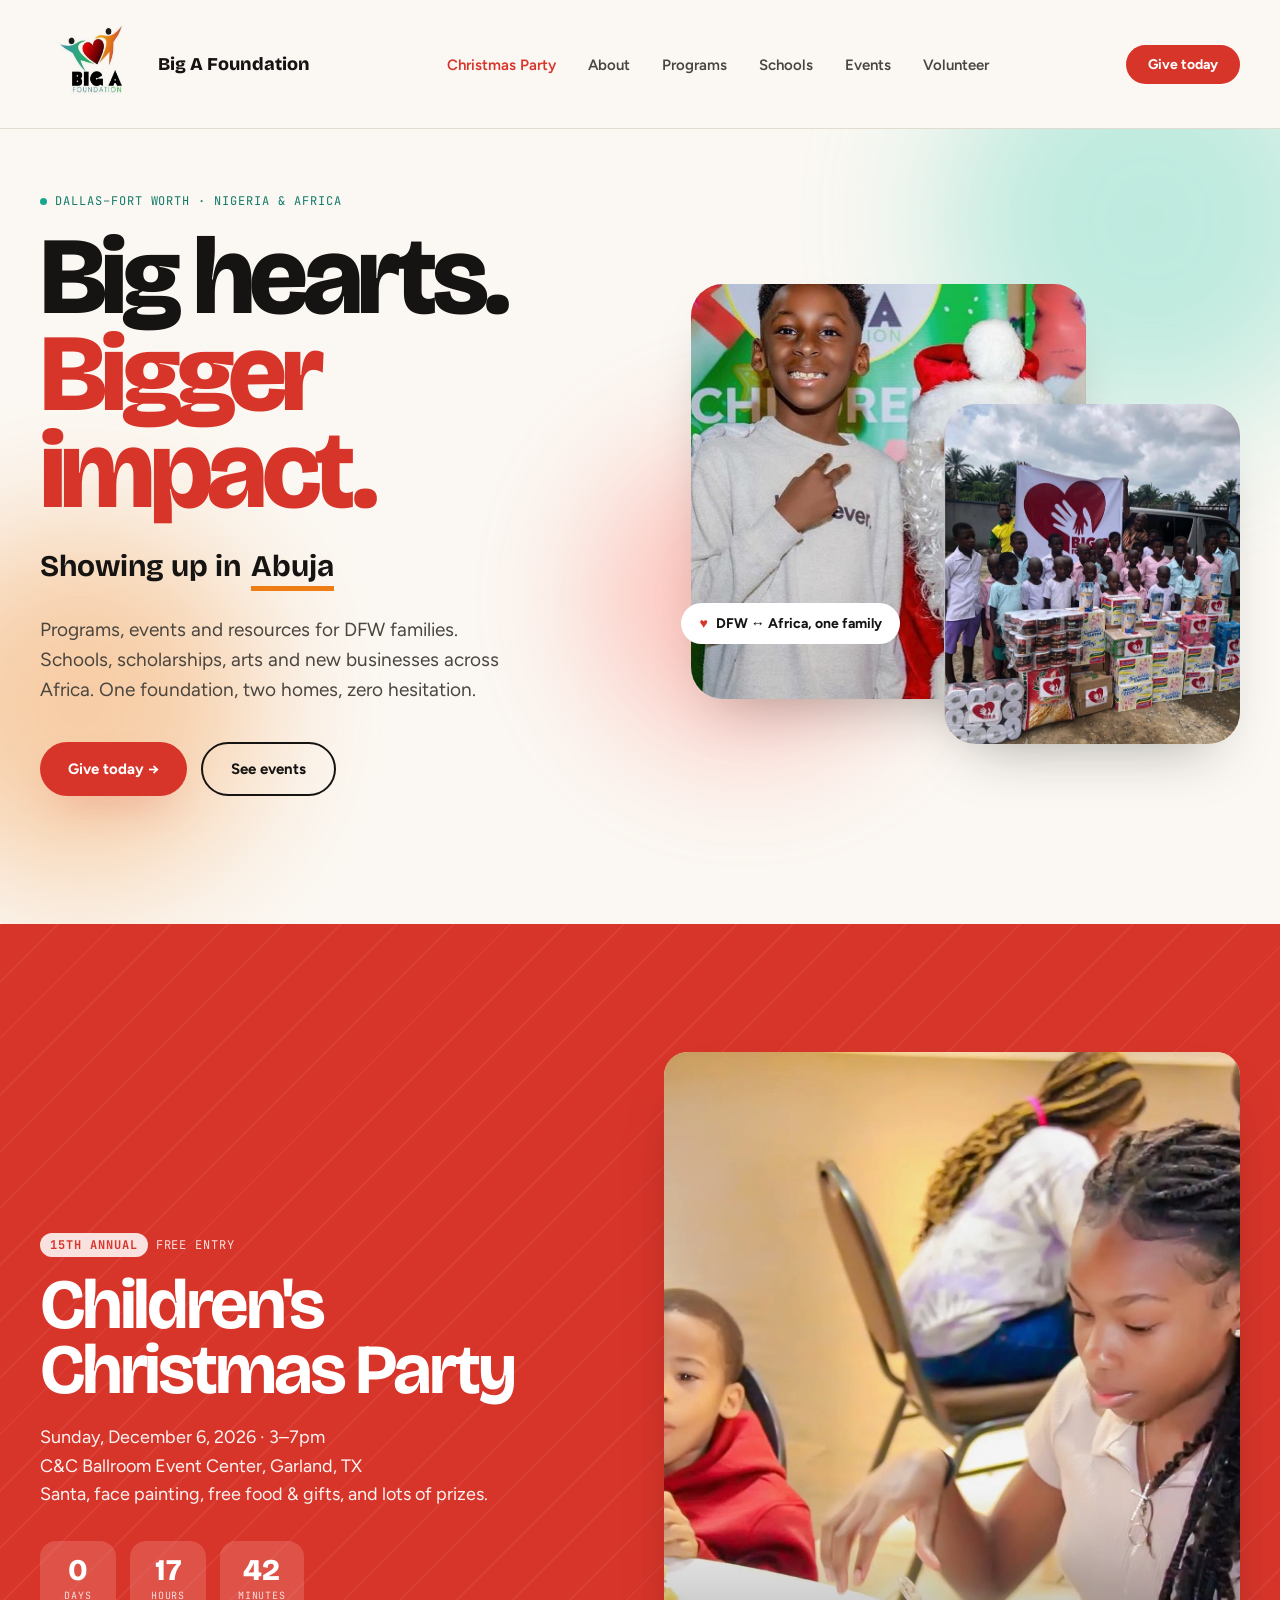
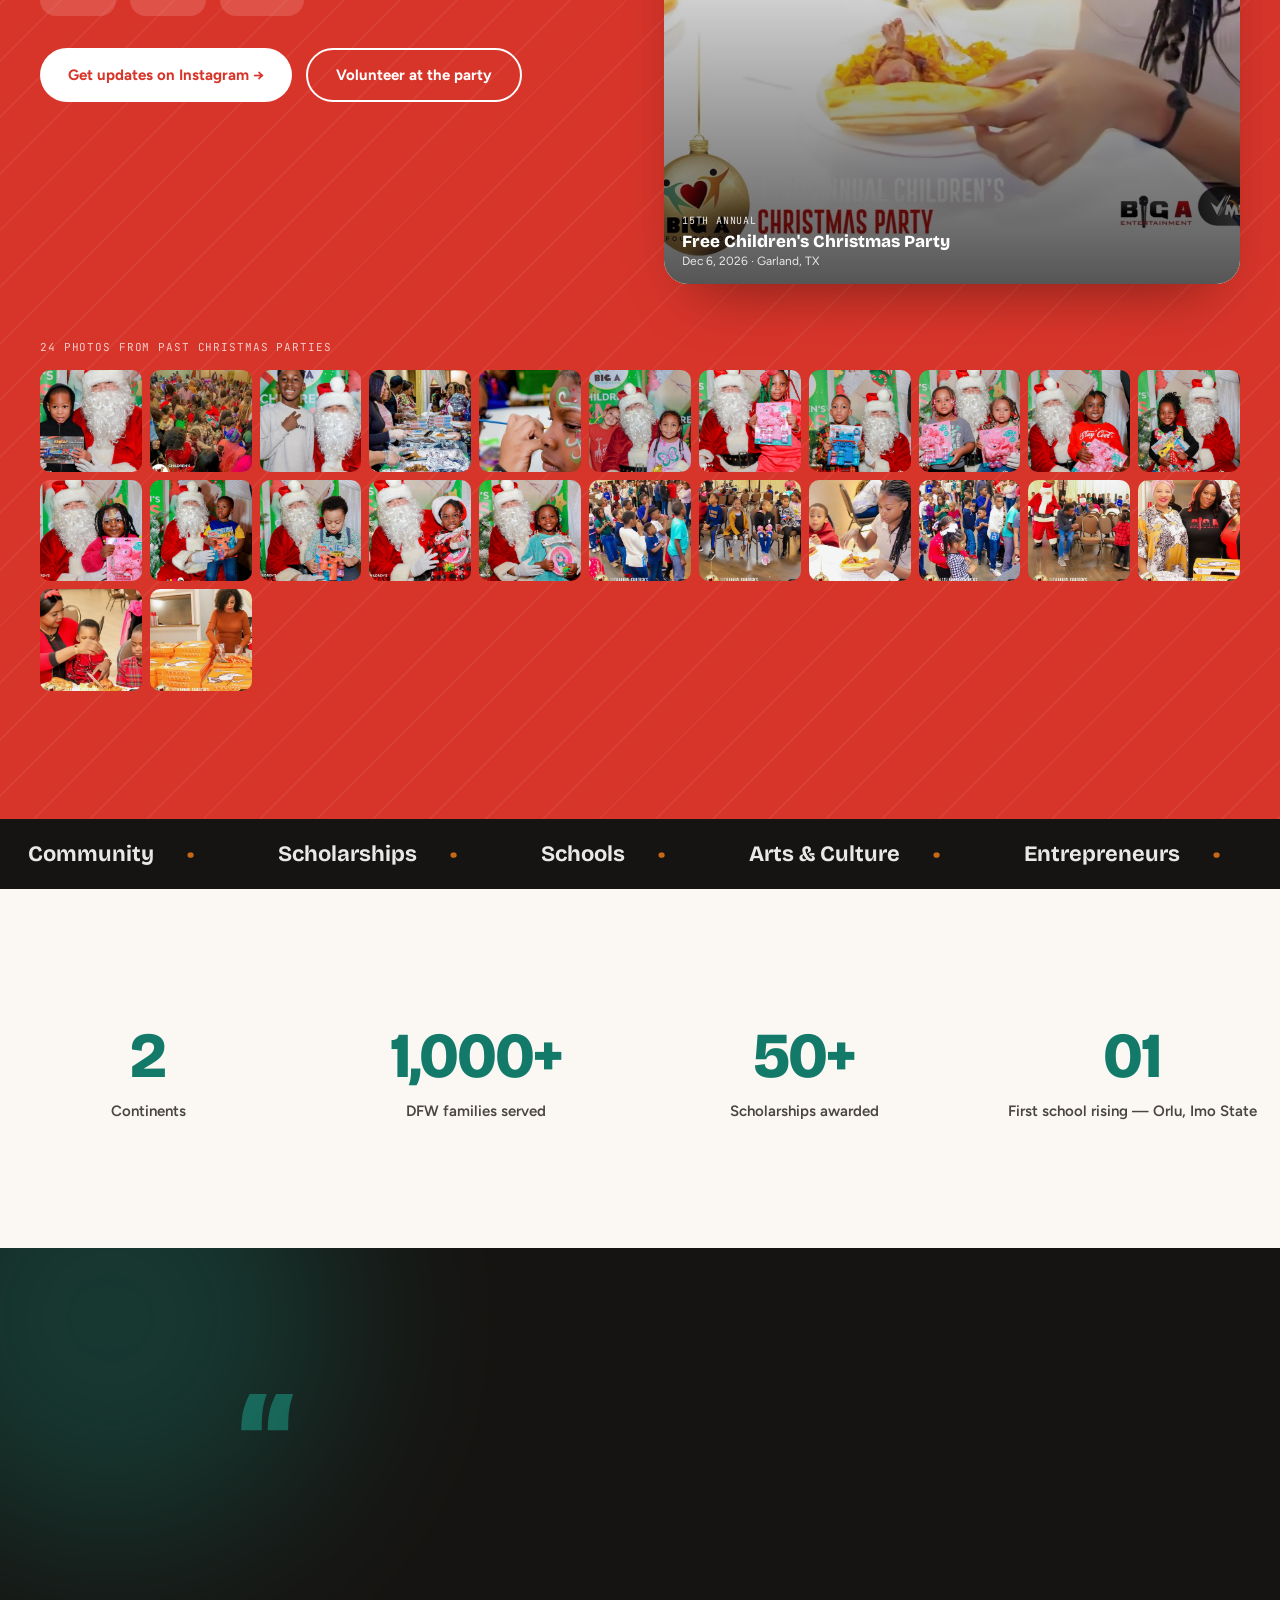
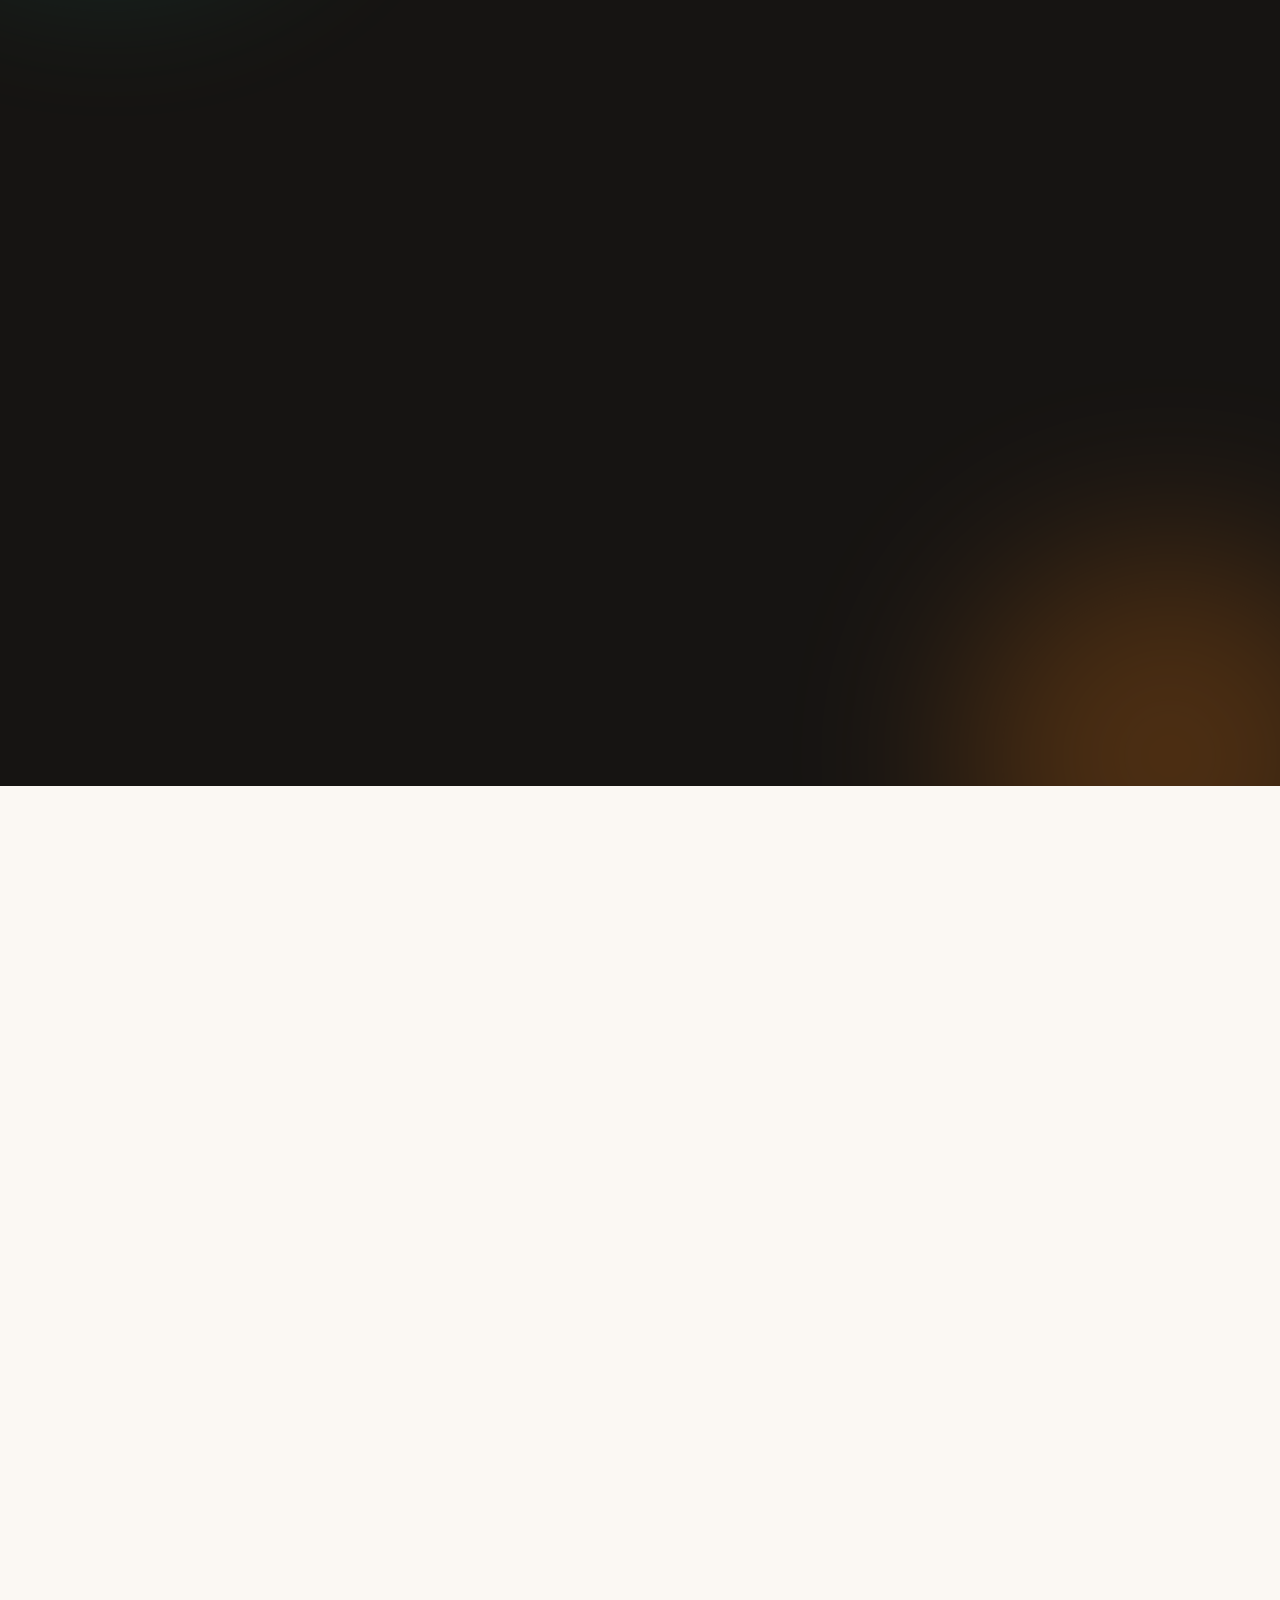
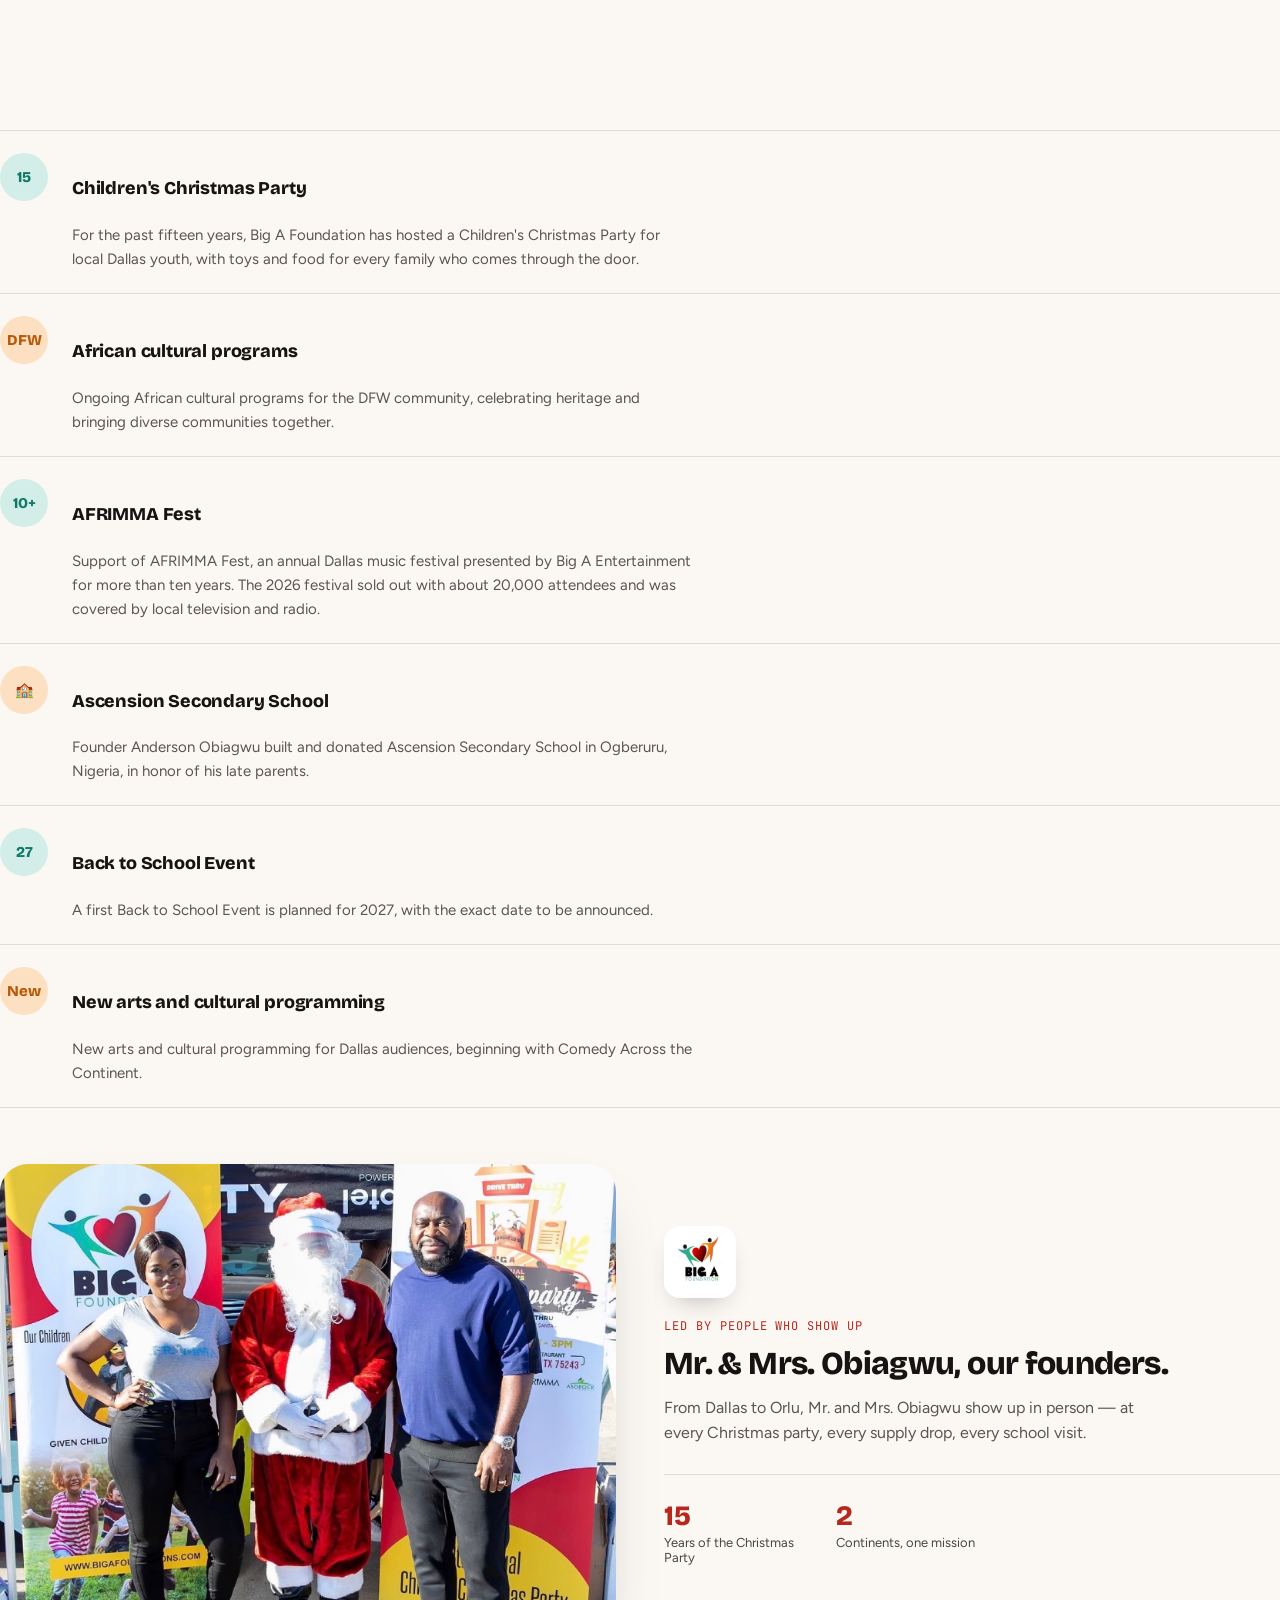
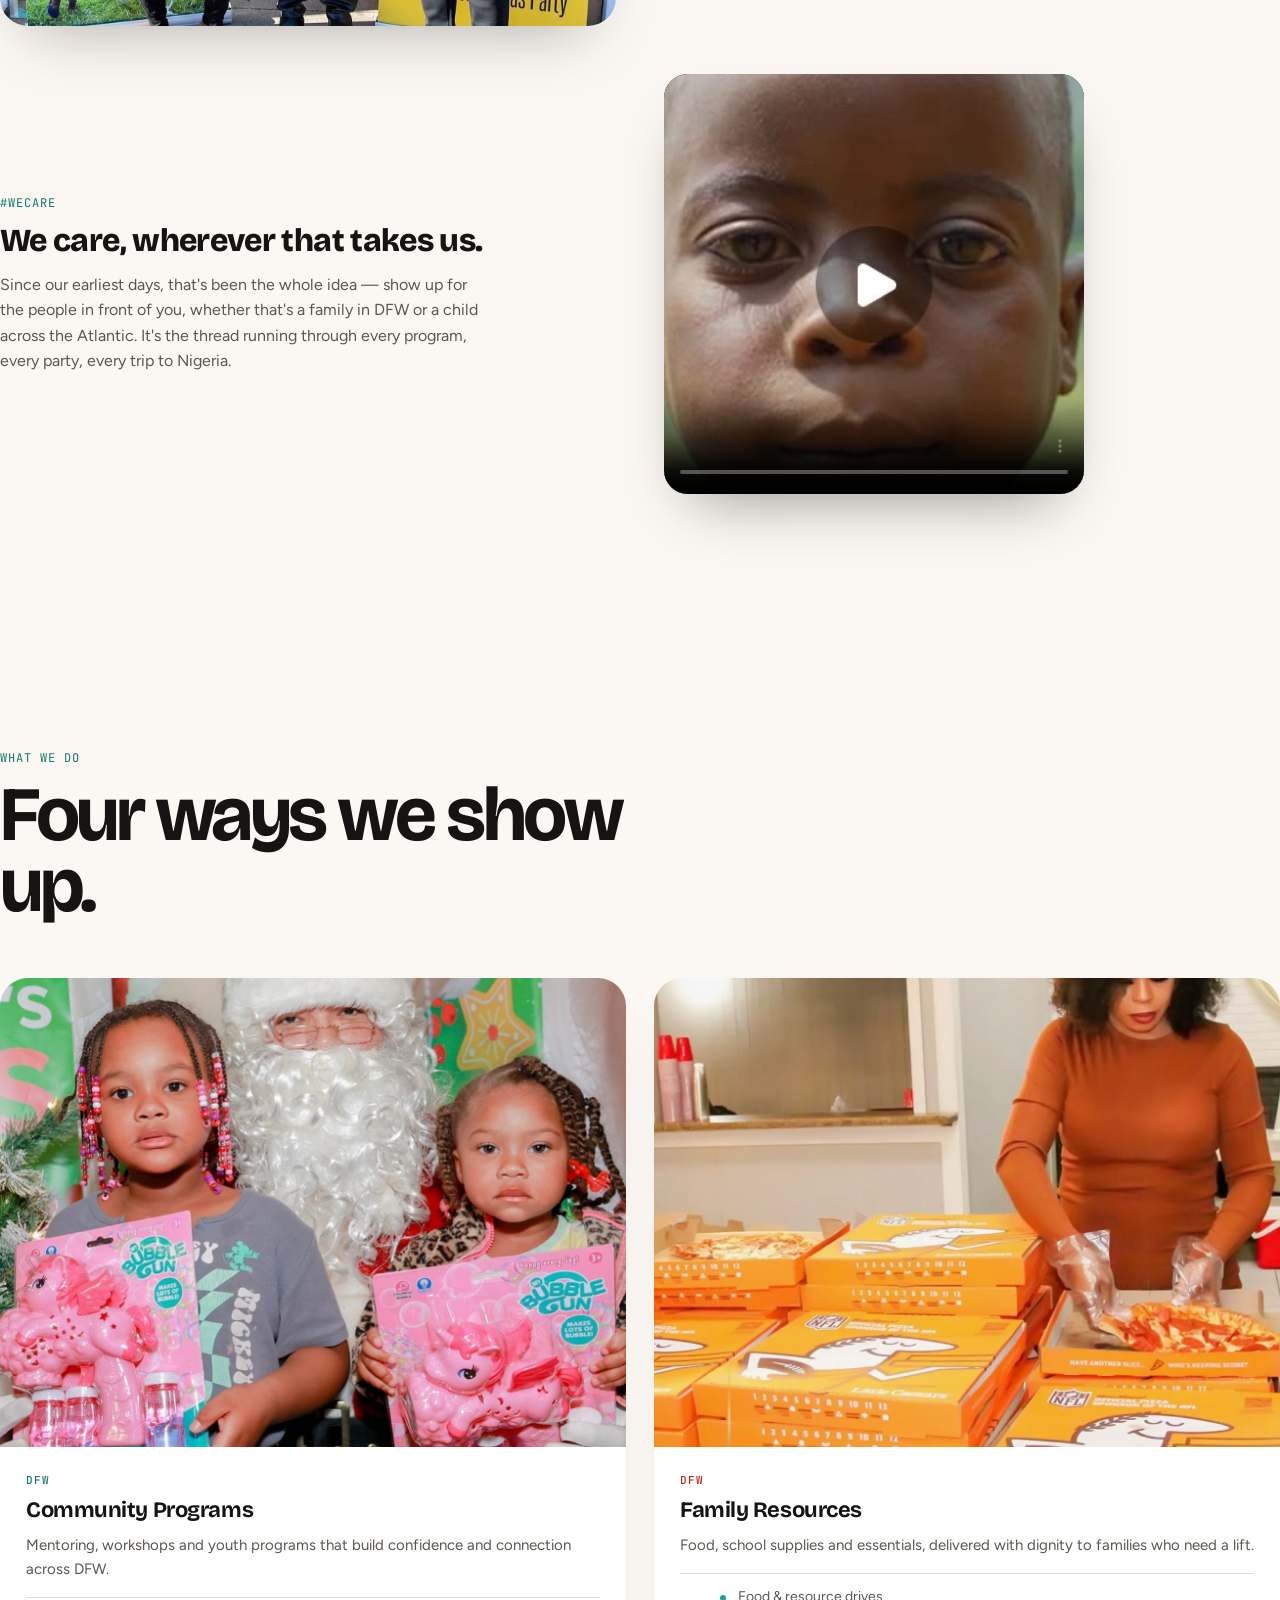
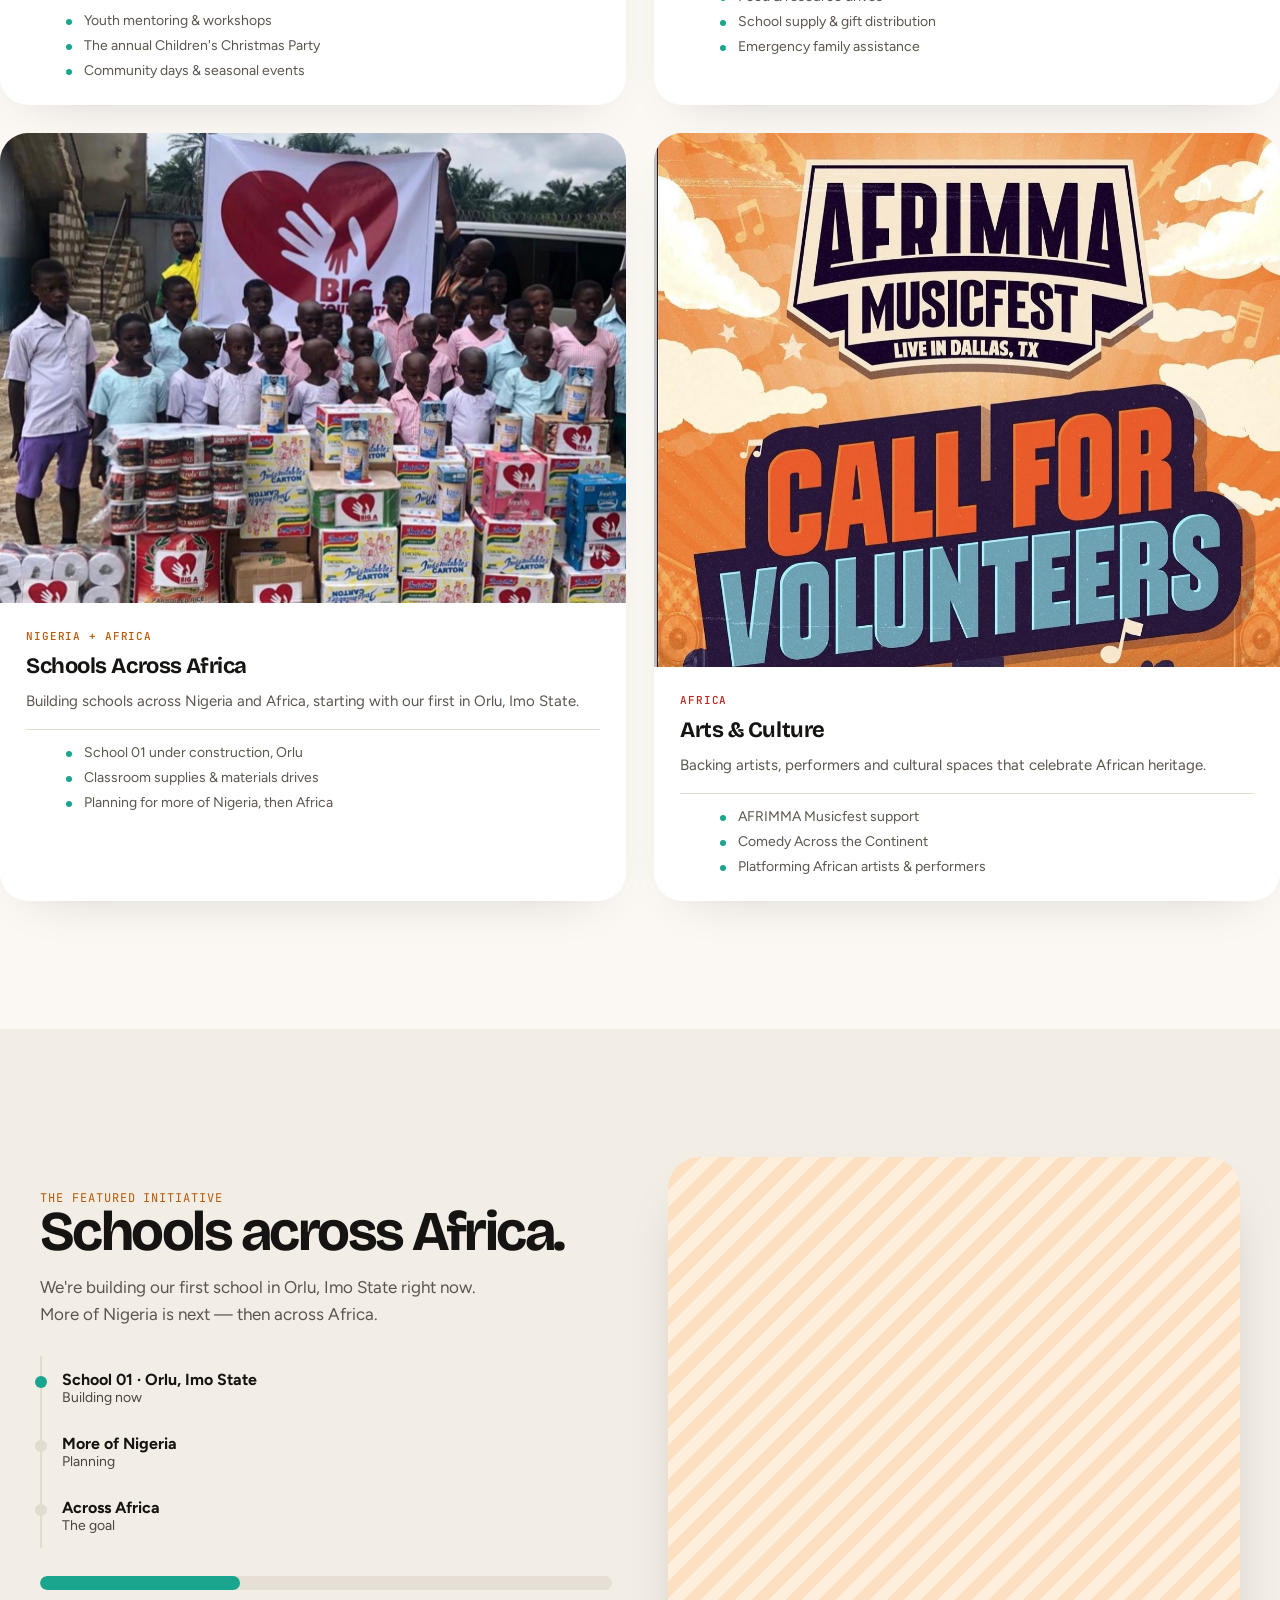
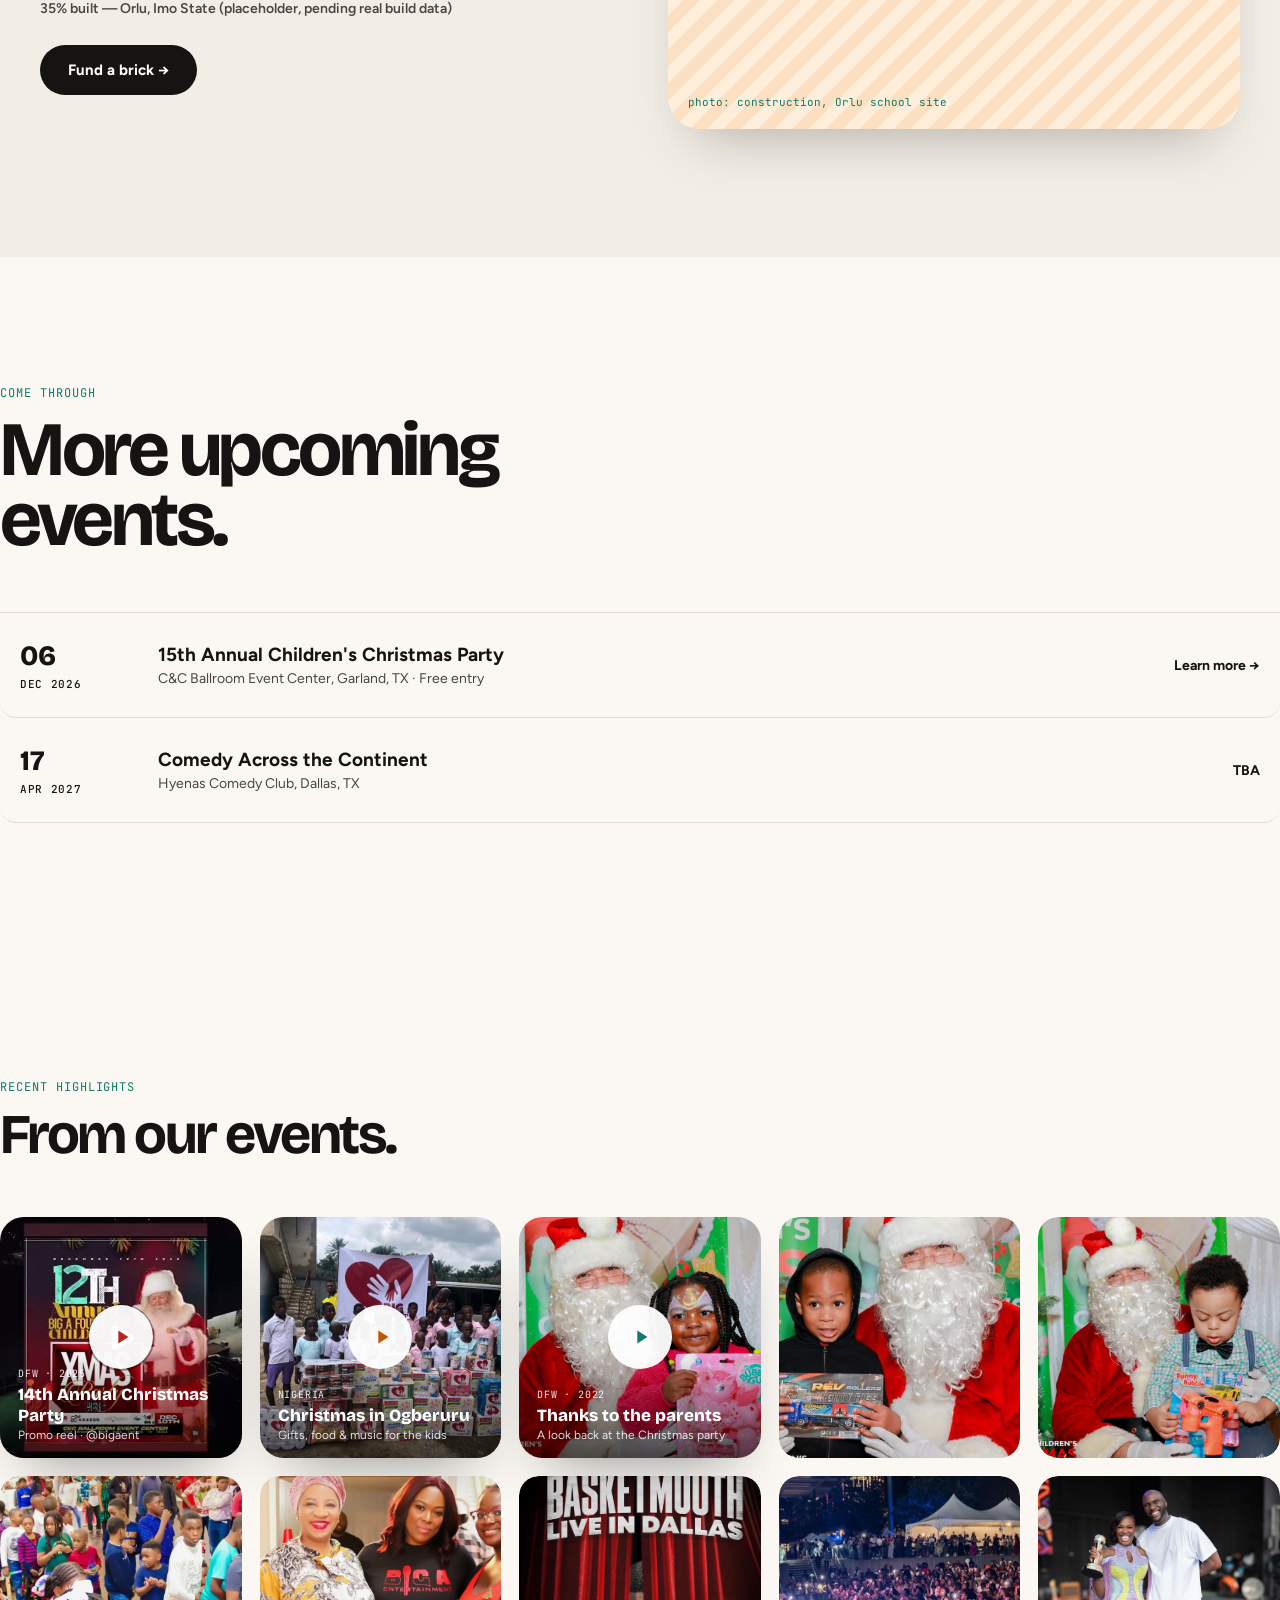
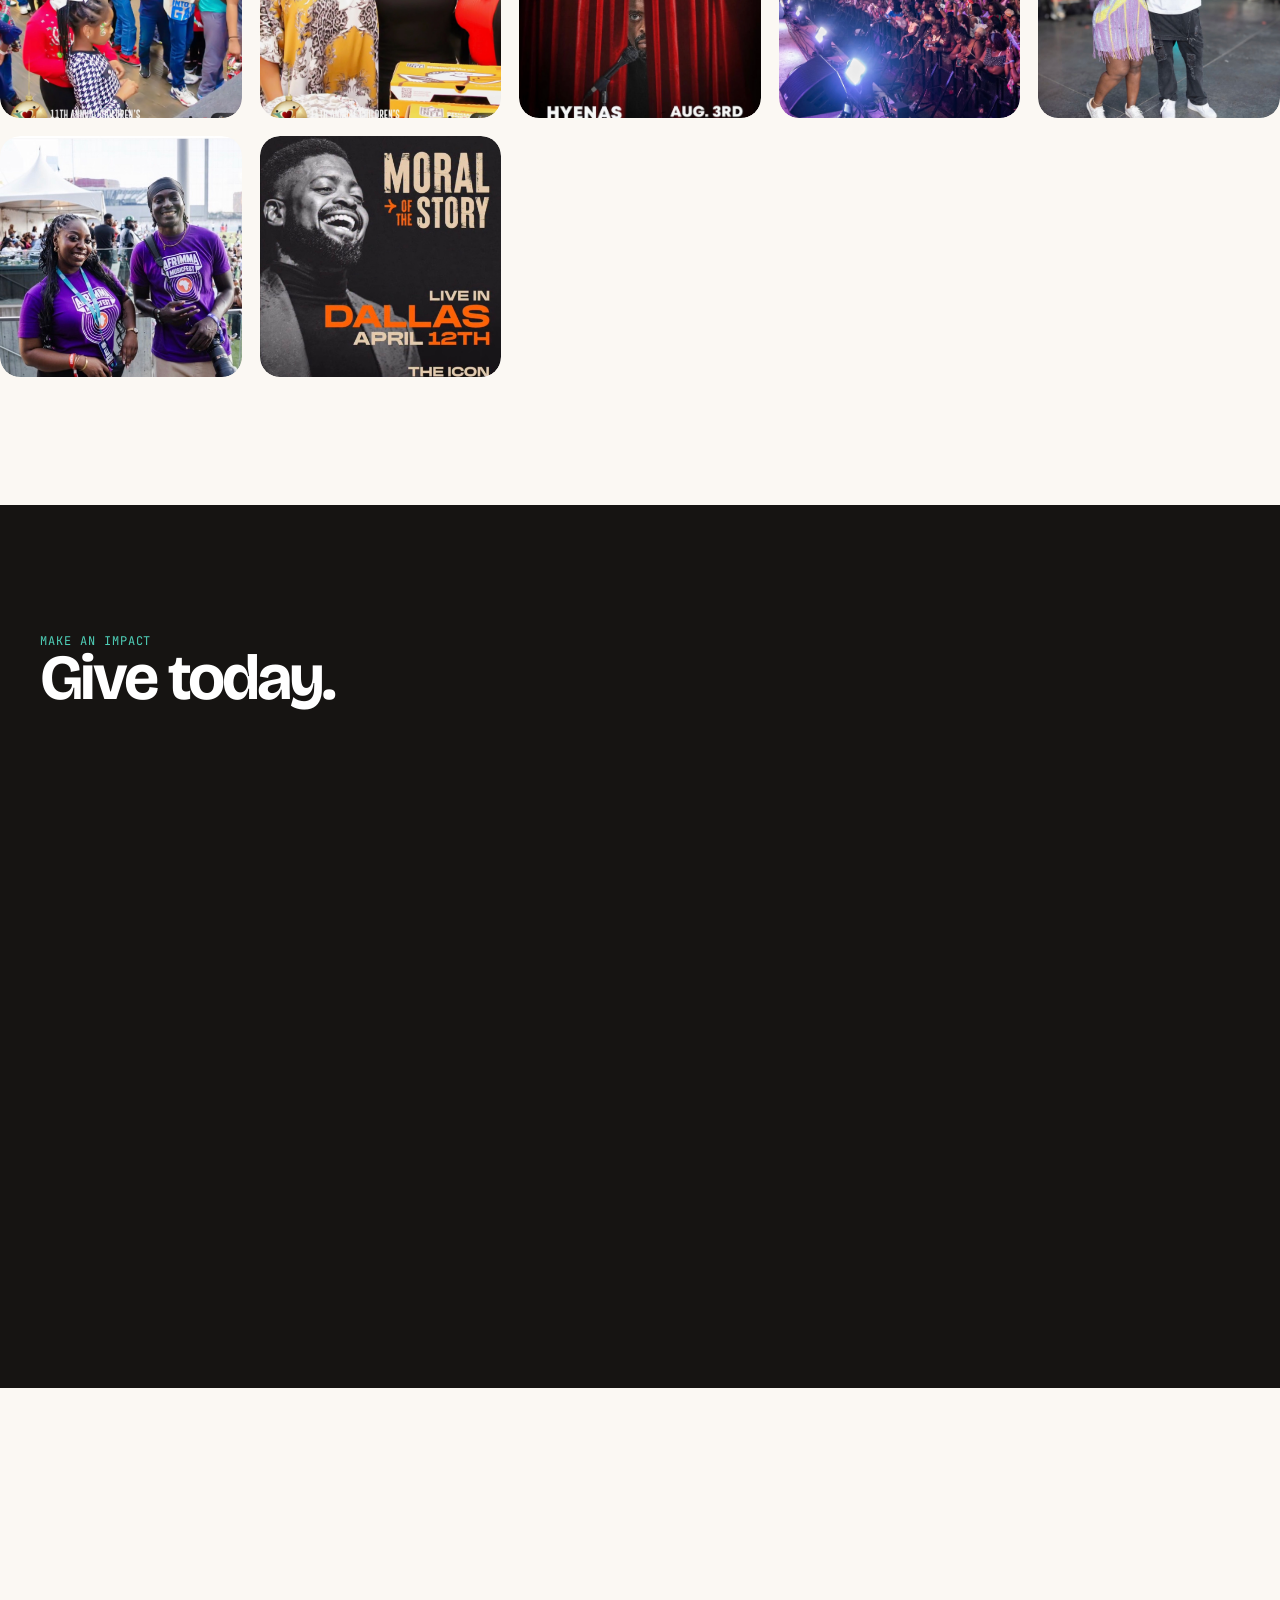
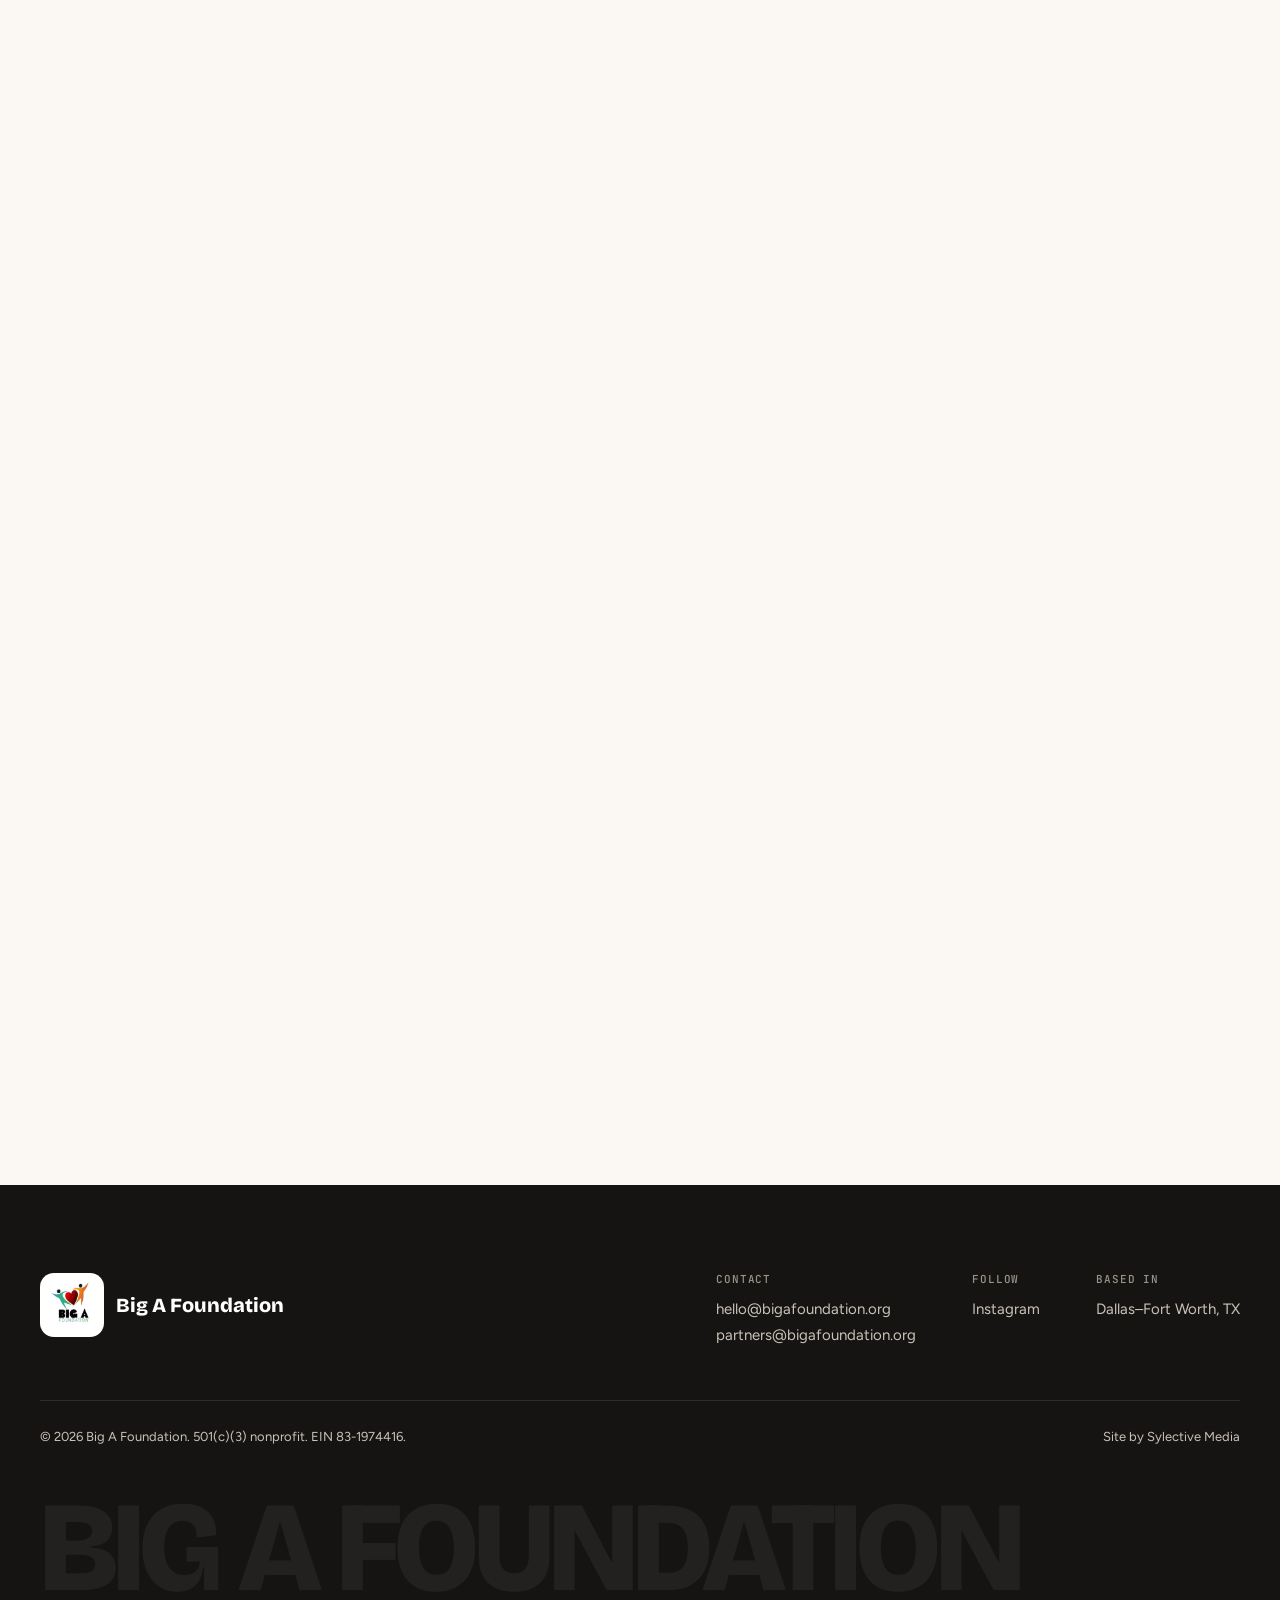
==== commit fb74350a: "Redesign mission statement section and enlarge nav logo - Logo in the header increased to 108px for " ====
--- a/sunrise-site/index.html
+++ b/sunrise-site/index.html
@@ -67,9 +67,9 @@
   position:sticky; top:0; z-index:50; background:rgba(251,248,243,.88); backdrop-filter:blur(10px);
   border-bottom:1px solid var(--input-border);
 }
-.nav{ position:relative; display:flex; align-items:center; justify-content:space-between; padding:16px var(--pad); max-width:var(--max); margin:0 auto; }
+.nav{ position:relative; display:flex; align-items:center; justify-content:space-between; padding:10px var(--pad); max-width:var(--max); margin:0 auto; }
 .brand{ display:flex; align-items:center; gap:10px; text-decoration:none; }
-.brand img{ width:84px; height:84px; border-radius:14px; mix-blend-mode:multiply; }
+.brand img{ width:108px; height:108px; border-radius:16px; mix-blend-mode:multiply; }
 .brand span{ font-family:var(--display); font-weight:800; font-size:18px; color:var(--ink); }
 .nav-links{ display:flex; align-items:center; gap:32px; list-style:none; margin:0; padding:0; }
 .nav-links a{ text-decoration:none; font-weight:600; font-size:15px; color:var(--muted); }
@@ -187,8 +187,26 @@
 .mission-card.africa .eyebrow{ color:var(--orange-deep); }
 .mission-card h3{ font-size:clamp(26px,3vw,36px); font-weight:800; margin-bottom:10px; }
 .mission-card p{ color:var(--muted2); font-size:17px; max-width:440px; }
-.mission-statement{ padding:var(--sec) 0 0; }
-.mission-statement p{ font-family:var(--display); font-weight:700; font-size:clamp(24px,3.4vw,40px); line-height:1.25; letter-spacing:-0.01em; max-width:1000px; margin-top:16px; color:var(--ink); }
+.mission-statement{ position:relative; background:var(--ink); color:#fff; padding:var(--sec) 0; overflow:hidden; }
+.mission-blob{ position:absolute; border-radius:50%; filter:blur(90px); opacity:.25; pointer-events:none; }
+.mission-blob1{ width:460px; height:460px; background:var(--teal); top:-160px; left:-120px; }
+.mission-blob2{ width:420px; height:420px; background:var(--orange); bottom:-180px; right:-100px; }
+.mission-statement-inner{ position:relative; max-width:880px; }
+.mission-quote-mark{ font-family:var(--display); font-weight:800; font-size:140px; line-height:1; color:var(--teal); opacity:.5; height:60px; }
+.mission-statement p{ font-family:var(--display); font-weight:700; font-size:clamp(26px,3.6vw,44px); line-height:1.3; letter-spacing:-0.015em; margin-top:18px; color:#fff; }
+.mission-statement p .hl{ font-weight:800; }
+.mission-statement p .hl.teal{ color:var(--teal-light); }
+.mission-statement p .hl.orange{ color:var(--orange); }
+.mission-statement p .hl.red{ color:var(--red-bright); }
+.mission-pillars{ display:flex; gap:40px; flex-wrap:wrap; margin-top:56px; padding-top:40px; border-top:1px solid rgba(255,255,255,.14); }
+.pillar{ display:flex; align-items:center; gap:14px; }
+.pillar-icon{ flex:none; width:48px; height:48px; border-radius:14px; display:flex; align-items:center; justify-content:center; }
+.pillar-icon svg{ width:24px; height:24px; }
+.pillar-icon.teal{ background:rgba(79,209,185,.16); color:var(--teal-light); }
+.pillar-icon.orange{ background:rgba(239,125,22,.18); color:var(--orange); }
+.pillar-icon.red{ background:rgba(255,90,78,.16); color:var(--red-bright); }
+.pillar h4{ font-family:var(--display); font-weight:700; font-size:16px; letter-spacing:-0.01em; }
+@media (max-width:640px){ .mission-pillars{ gap:28px; } .mission-quote-mark{ font-size:100px; } }
 .history-timeline{ display:flex; flex-direction:column; margin:40px 0 56px; border-top:1px solid var(--input-border); }
 .history-item{ display:flex; gap:24px; padding:22px 0; border-bottom:1px solid var(--input-border); }
 .history-mark{ flex:none; width:48px; height:48px; border-radius:50%; background:var(--teal-tint2); color:var(--teal-deep); display:flex; align-items:center; justify-content:center; font-family:var(--display); font-weight:800; font-size:15px; }
@@ -453,9 +471,34 @@
   </div>
 </section>
 
-<section class="mission-statement wrap">
-  <div class="eyebrow" style="color:var(--teal-deep)" data-reveal>OUR MISSION</div>
-  <p data-reveal data-delay="60">Big A Foundation is dedicated to empowering the next generation through education, cultural awareness, and community engagement. Through African cultural events and programs, we celebrate African heritage, bring diverse communities together in Dallas, and strengthen the connection between Africa and the United States, building a brighter future for children on both sides of the Atlantic.</p>
+<section class="mission-statement">
+  <div class="mission-blob mission-blob1"></div>
+  <div class="mission-blob mission-blob2"></div>
+  <div class="wrap mission-statement-inner">
+    <div class="mission-quote-mark" aria-hidden="true">&ldquo;</div>
+    <div class="eyebrow" style="color:var(--teal-light)" data-reveal>OUR MISSION</div>
+    <p data-reveal data-delay="60">Big A Foundation is dedicated to empowering the next generation through <span class="hl teal">education</span>, <span class="hl orange">cultural awareness</span>, and <span class="hl red">community engagement</span>. Through African cultural events and programs, we celebrate African heritage, bring diverse communities together in Dallas, and strengthen the connection between Africa and the United States, building a brighter future for children on both sides of the Atlantic.</p>
+    <div class="mission-pillars" data-reveal data-delay="140">
+      <div class="pillar">
+        <div class="pillar-icon teal" aria-hidden="true">
+          <svg viewBox="0 0 24 24" fill="none" stroke="currentColor" stroke-width="2"><path d="M22 10 12 5 2 10l10 5 10-5Z"/><path d="M6 12v5c0 1.5 2.7 3 6 3s6-1.5 6-3v-5"/></svg>
+        </div>
+        <h4>Education</h4>
+      </div>
+      <div class="pillar">
+        <div class="pillar-icon orange" aria-hidden="true">
+          <svg viewBox="0 0 24 24" fill="none" stroke="currentColor" stroke-width="2"><circle cx="12" cy="12" r="9"/><path d="M3 12h18M12 3c2.5 2.5 3.5 5.8 3.5 9s-1 6.5-3.5 9c-2.5-2.5-3.5-5.8-3.5-9s1-6.5 3.5-9Z"/></svg>
+        </div>
+        <h4>Cultural Awareness</h4>
+      </div>
+      <div class="pillar">
+        <div class="pillar-icon red" aria-hidden="true">
+          <svg viewBox="0 0 24 24" fill="none" stroke="currentColor" stroke-width="2"><path d="M17 21v-2a4 4 0 0 0-4-4H5a4 4 0 0 0-4 4v2"/><circle cx="9" cy="7" r="4"/><path d="M23 21v-2a4 4 0 0 0-3-3.87M16 3.13a4 4 0 0 1 0 7.75"/></svg>
+        </div>
+        <h4>Community Engagement</h4>
+      </div>
+    </div>
+  </div>
 </section>
 
 <section class="mission wrap">
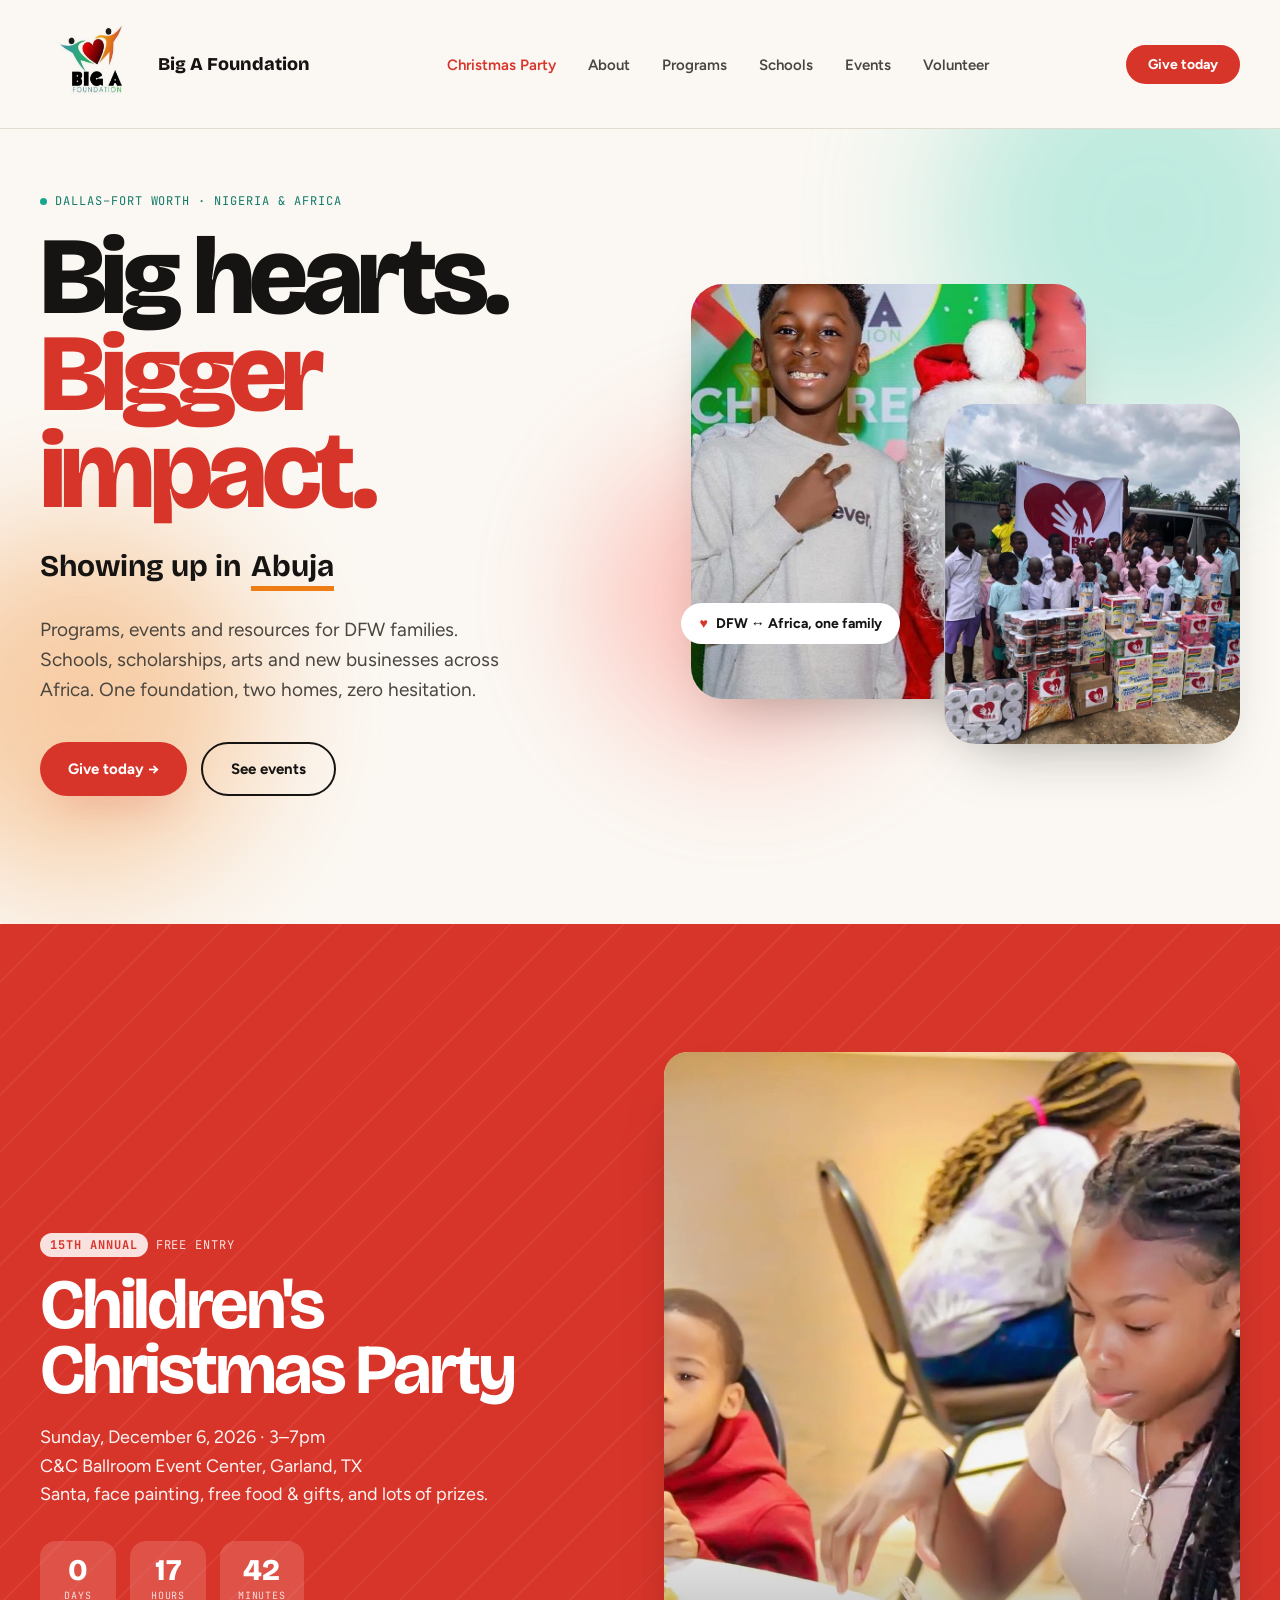
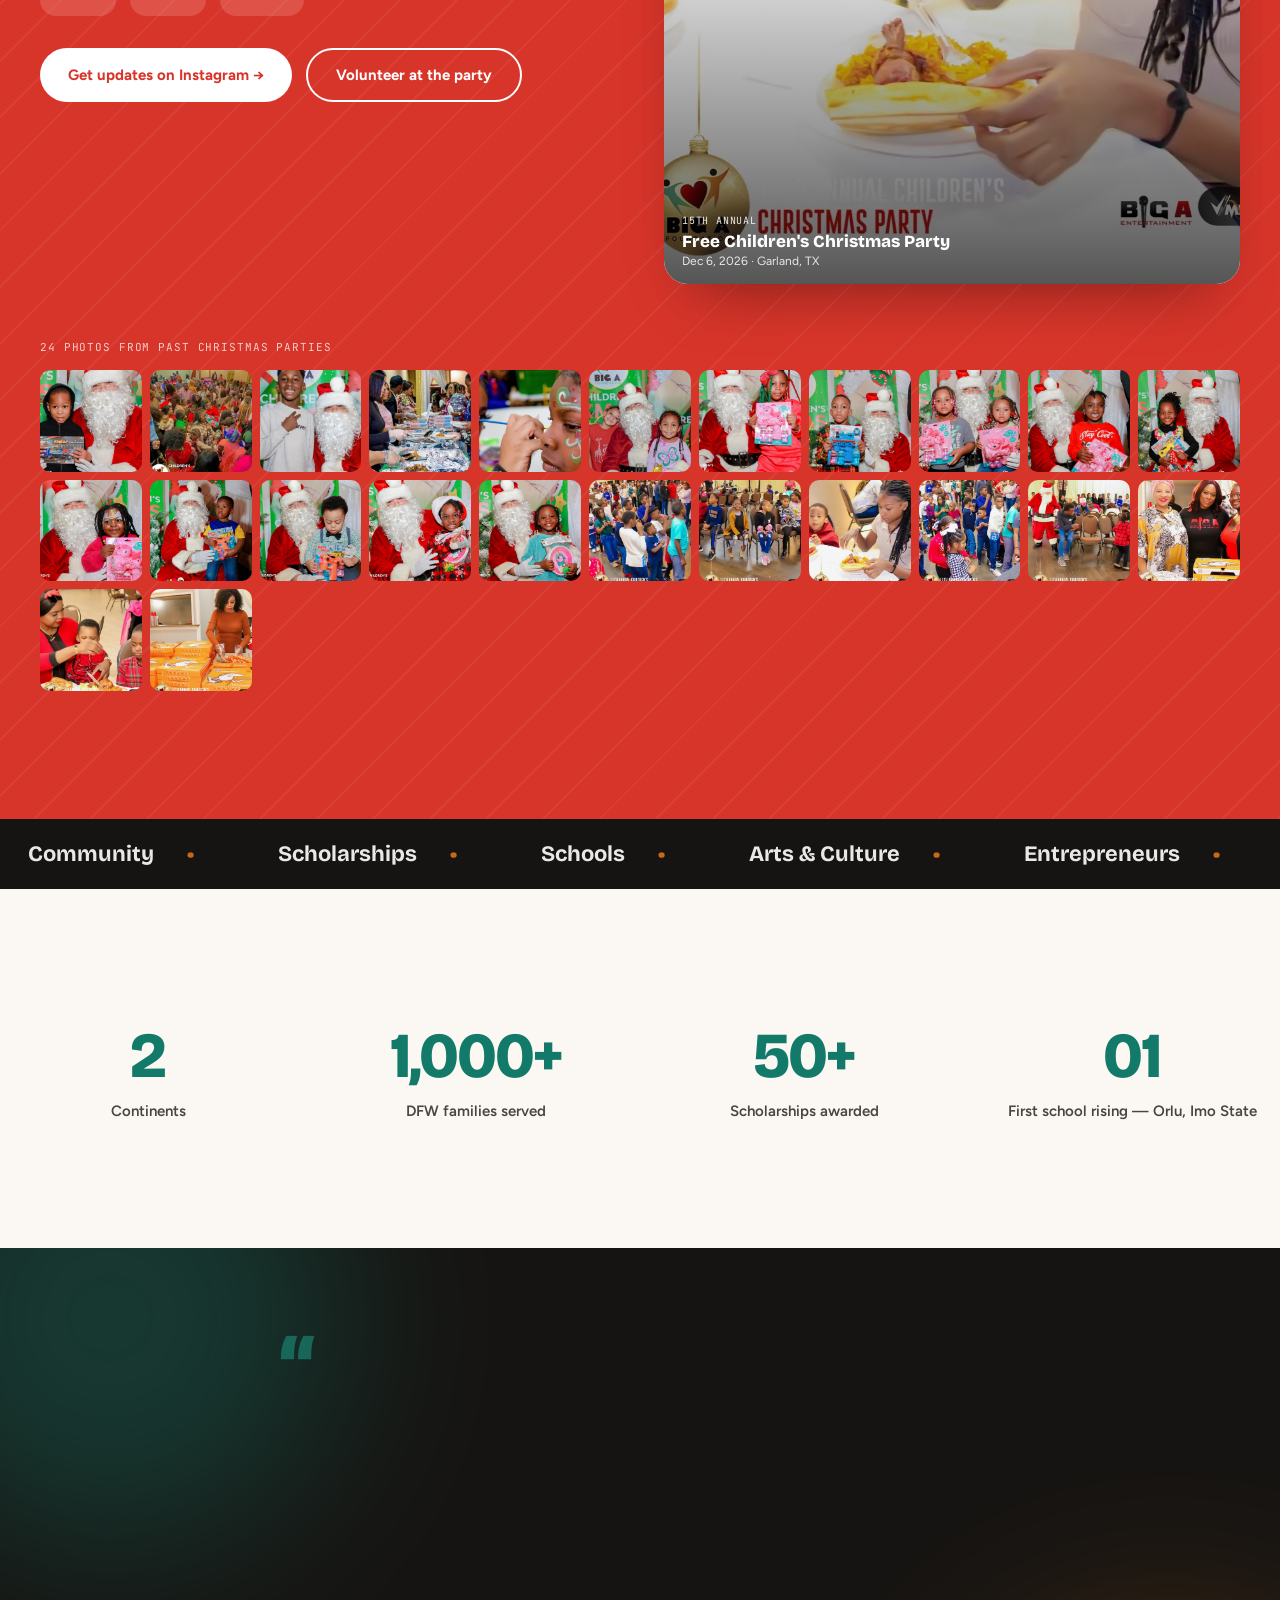
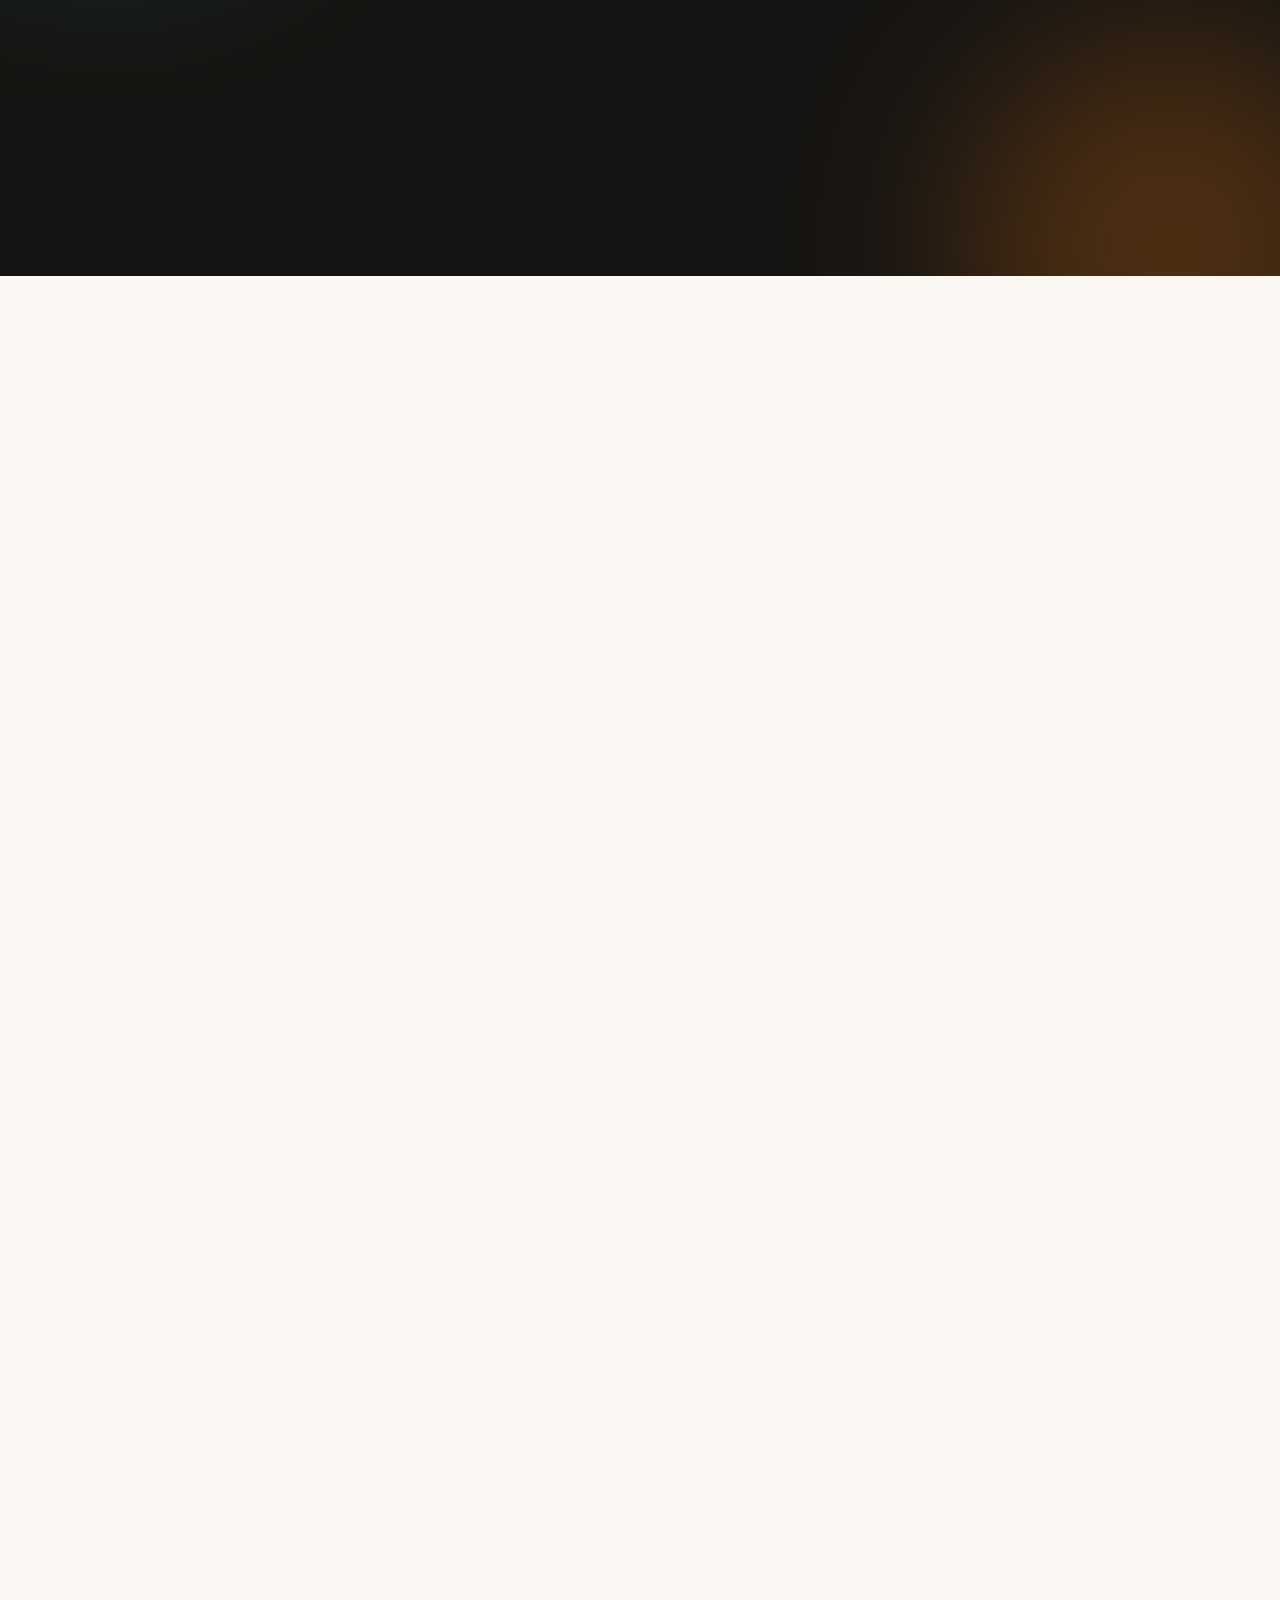
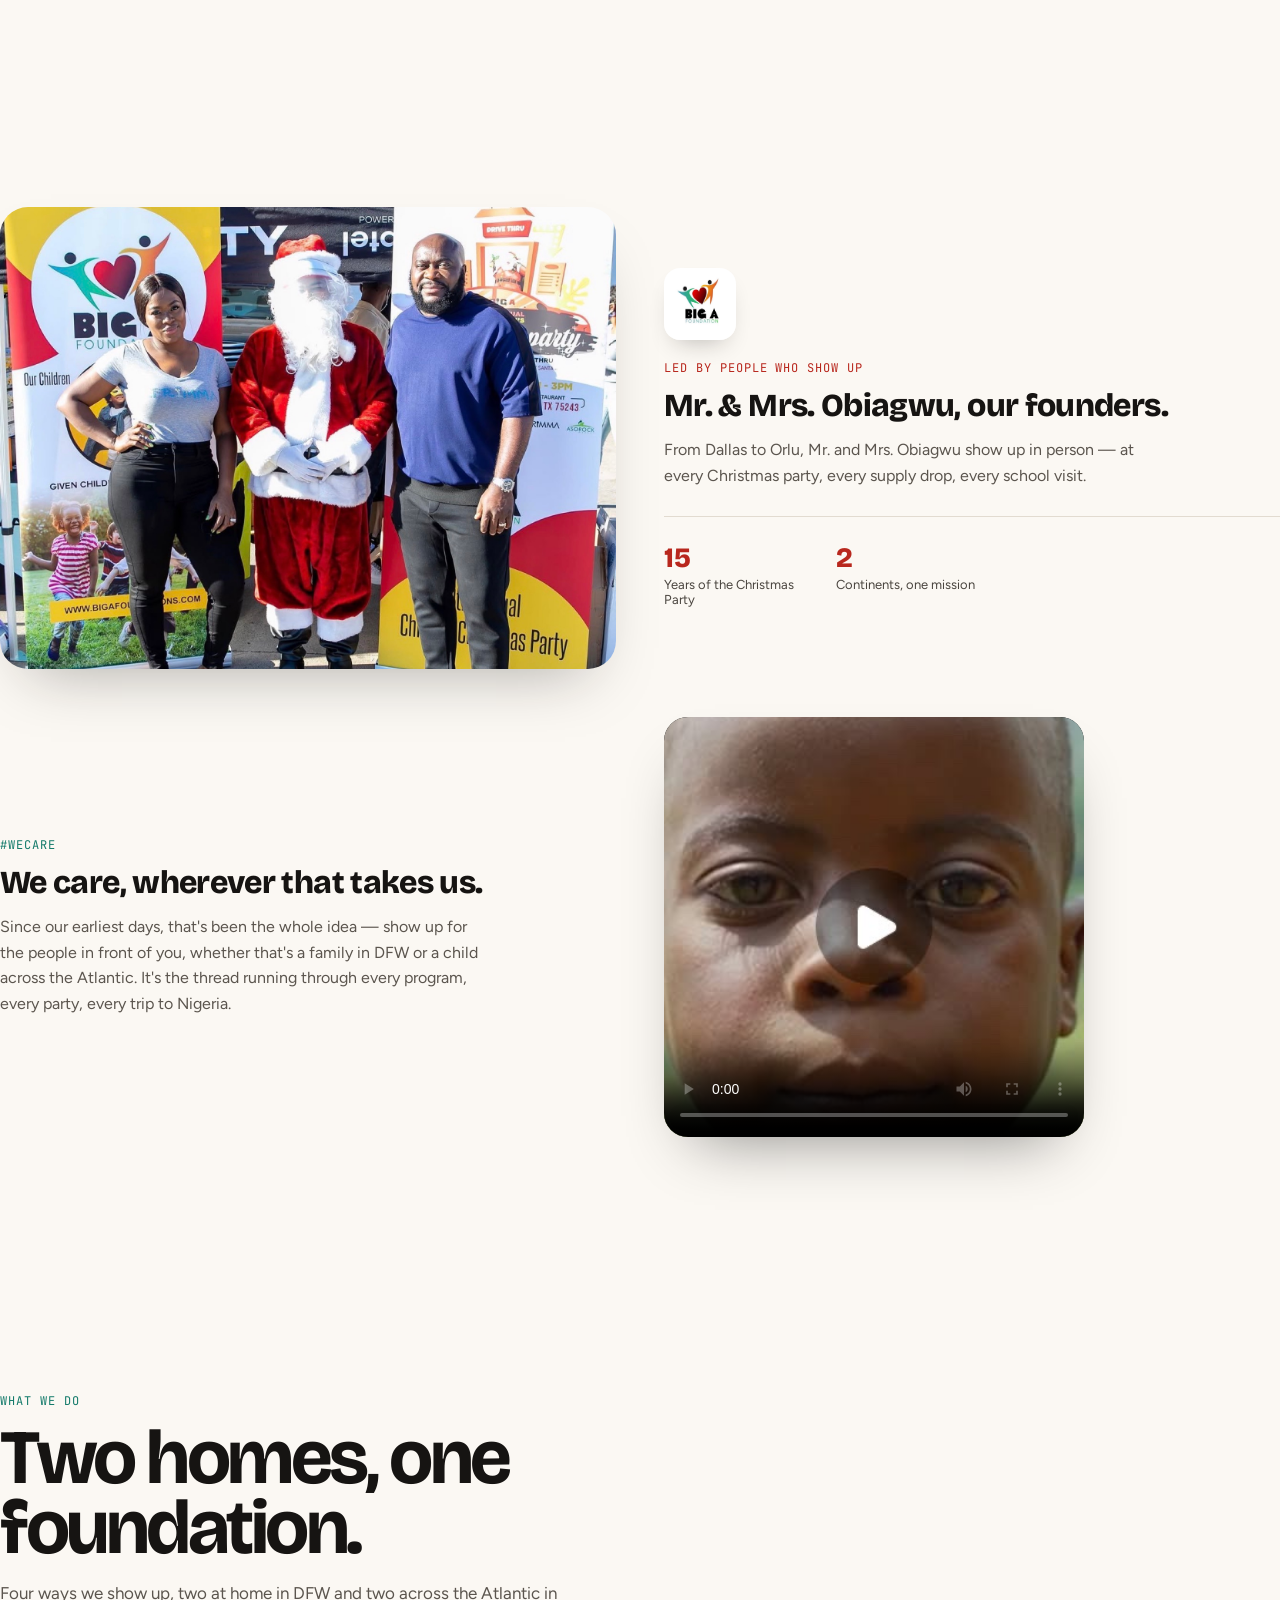
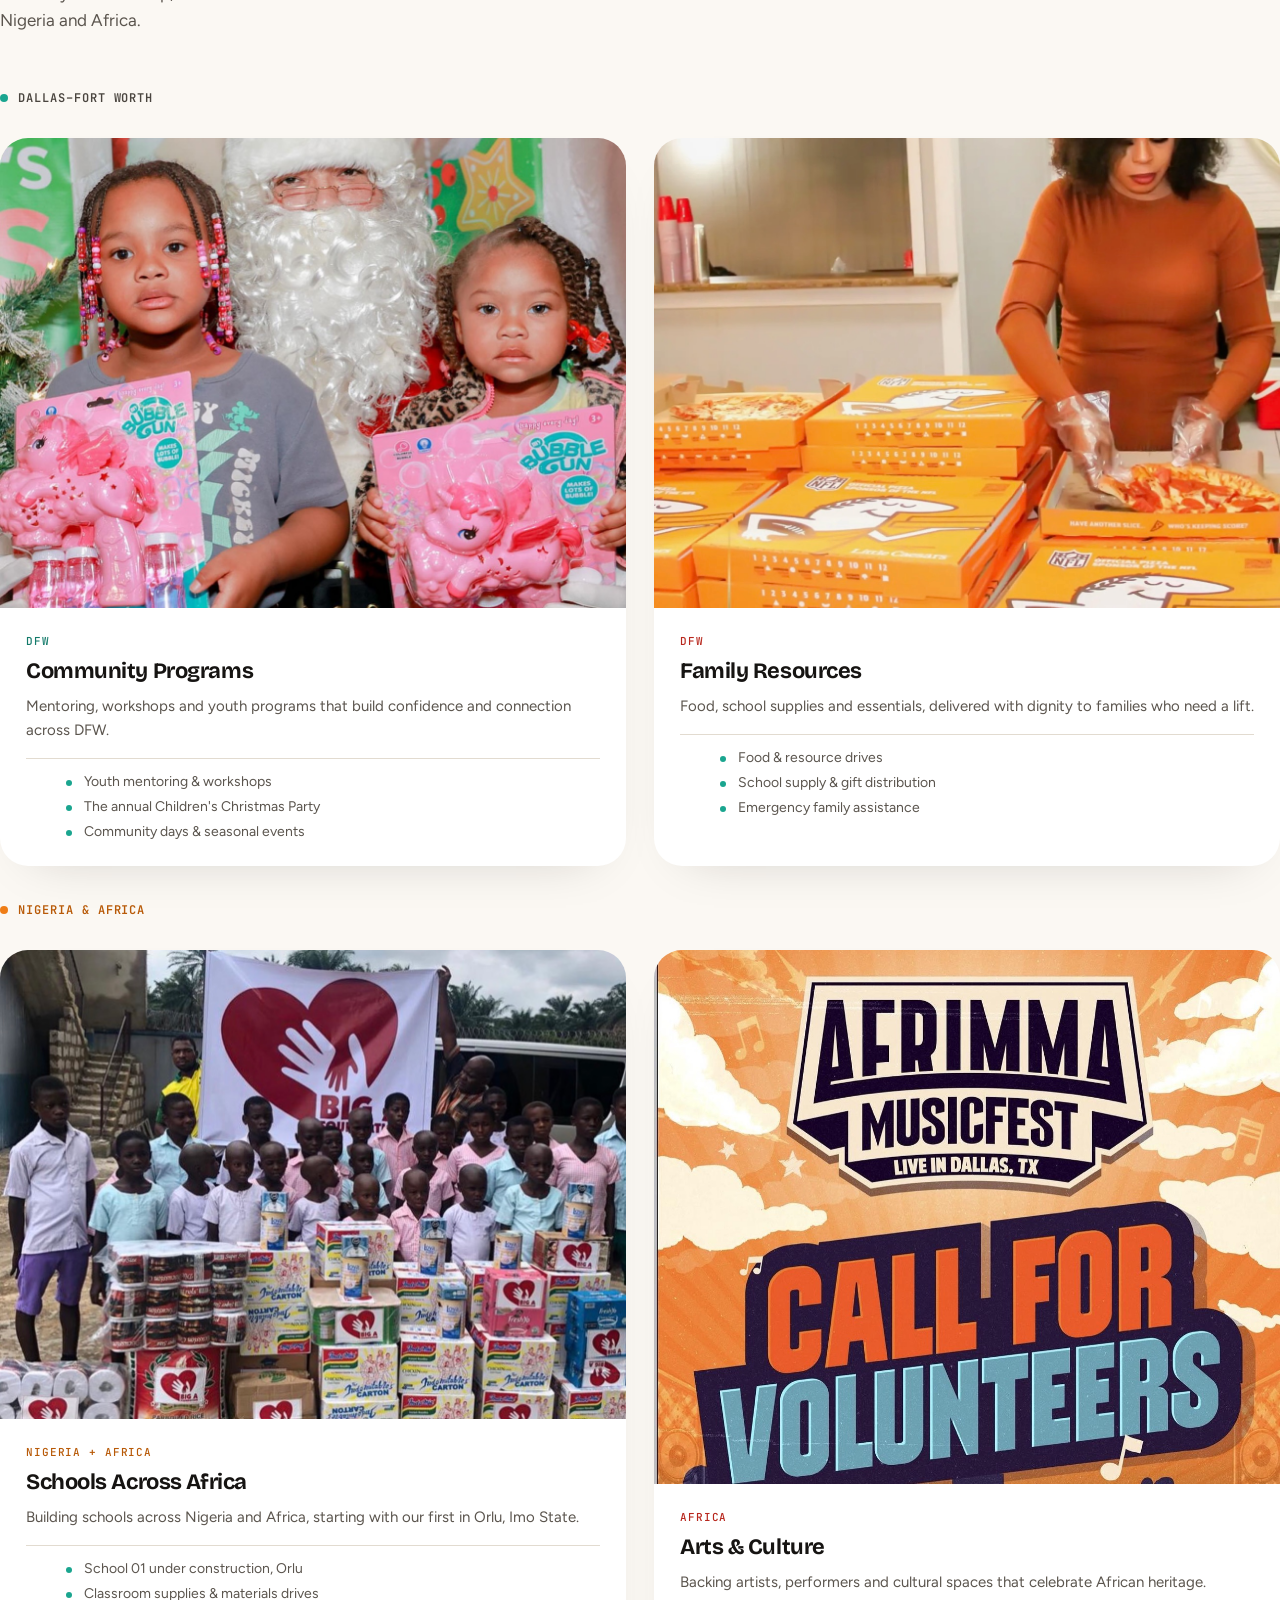
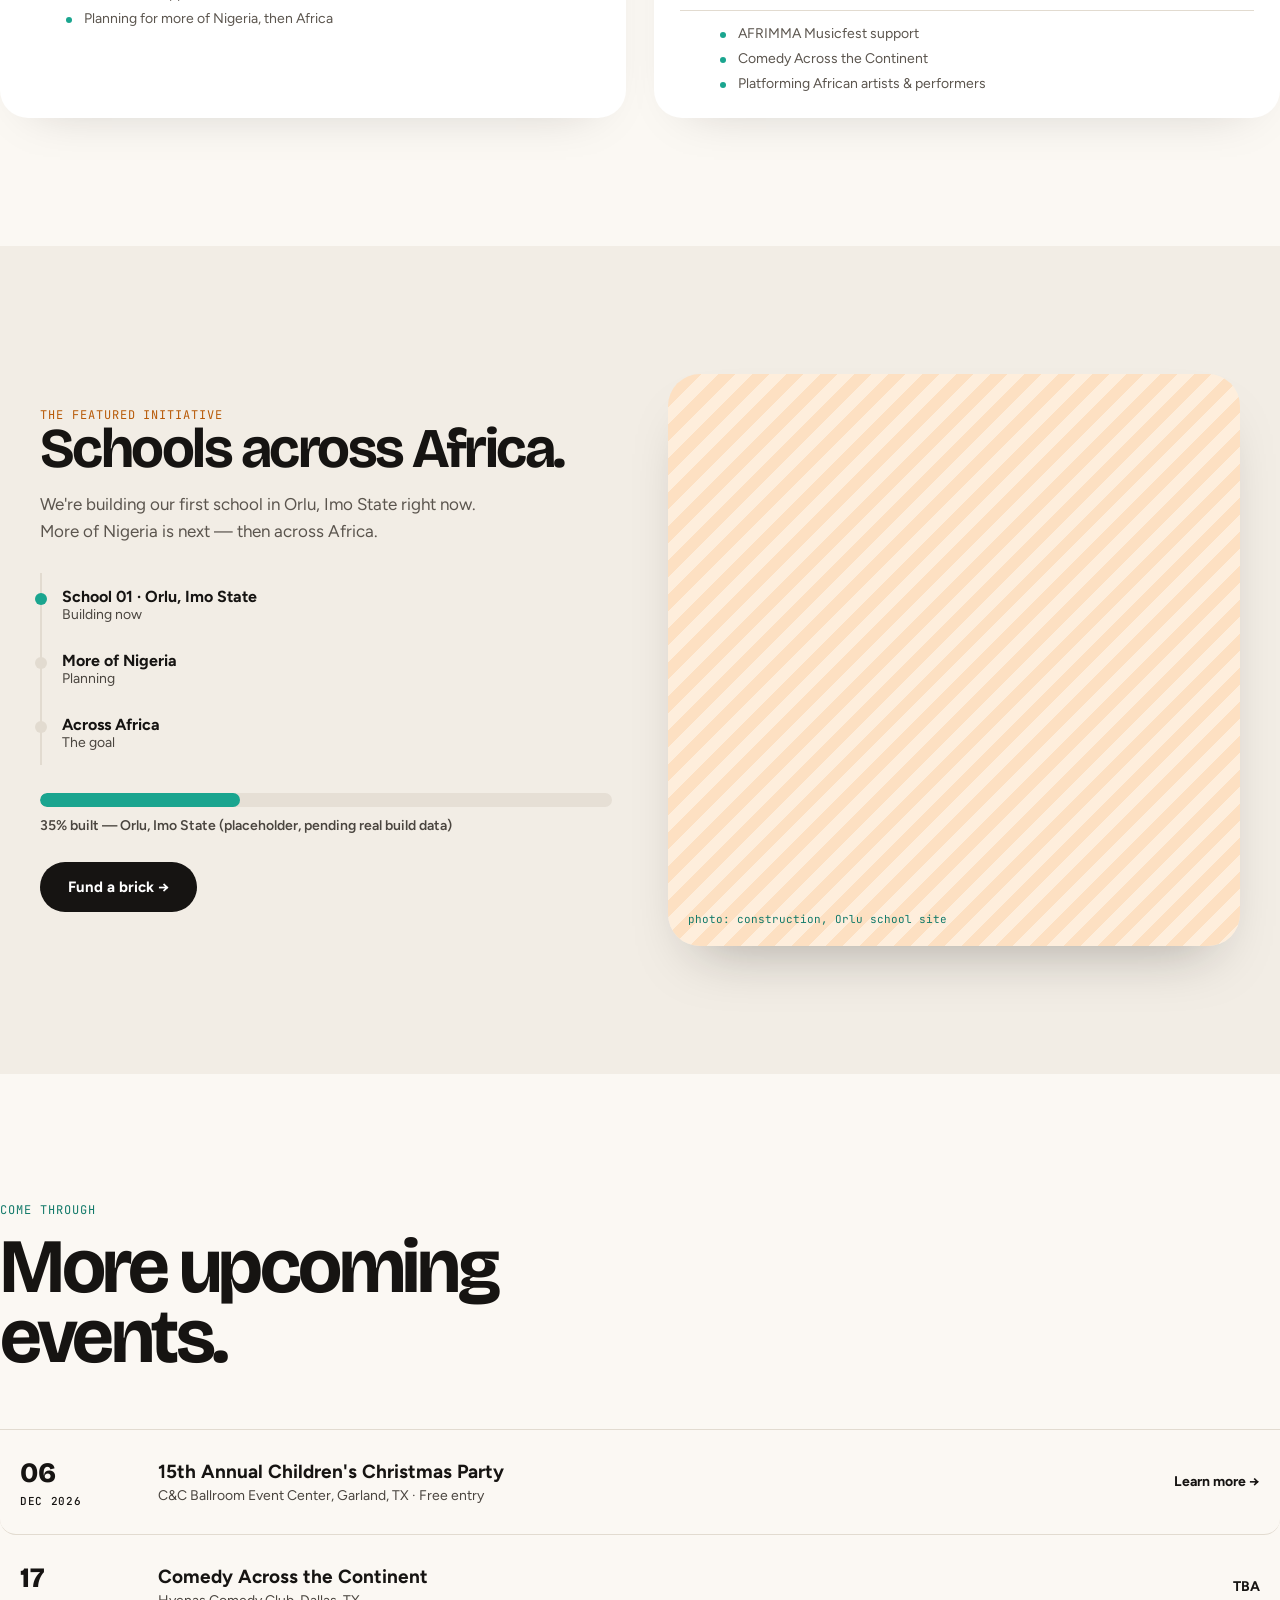
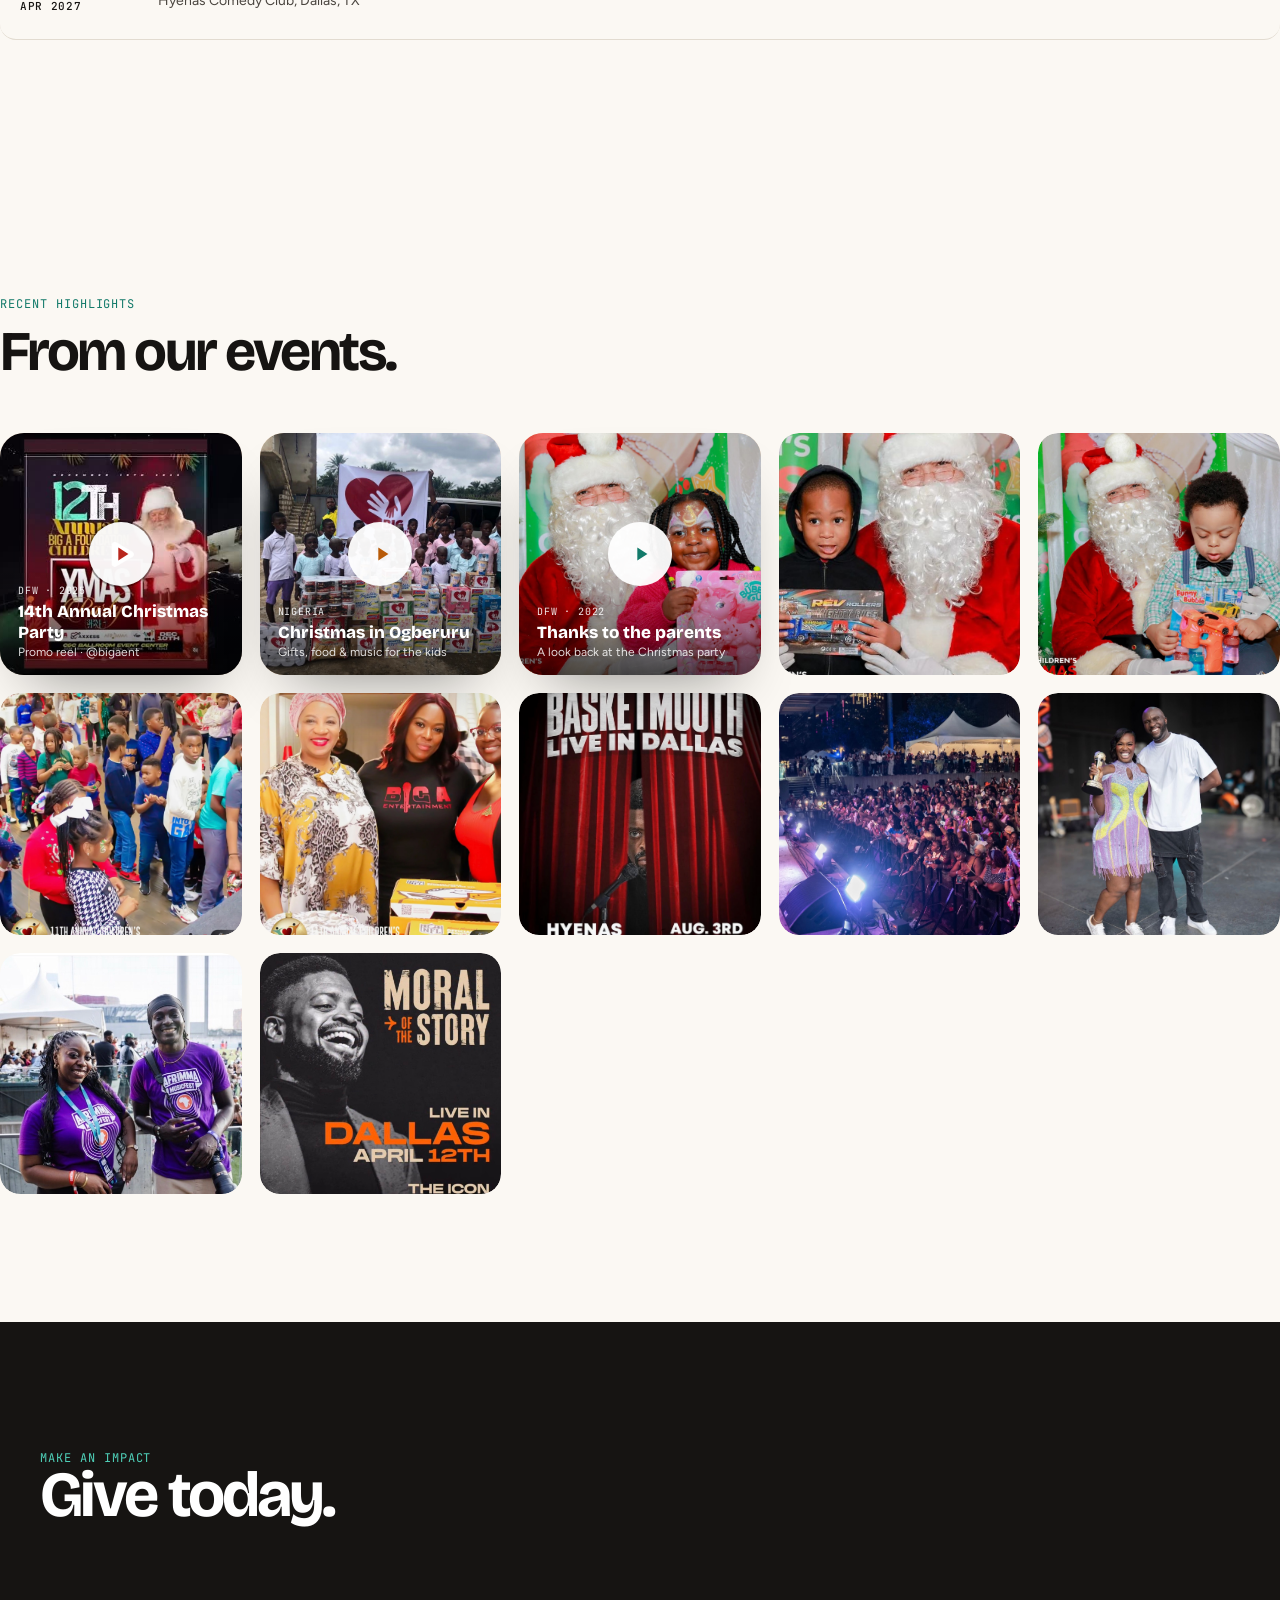
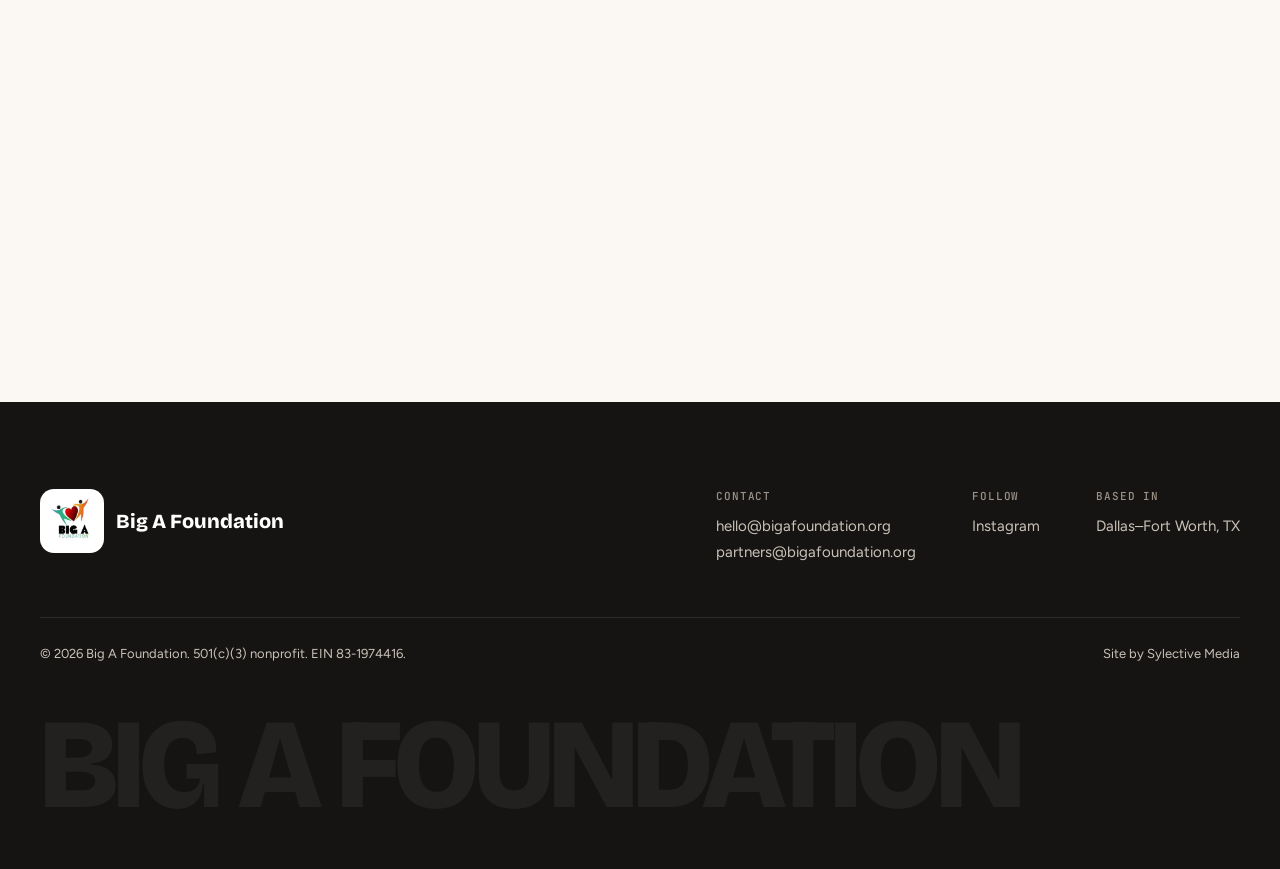
==== commit d5b9b615: "Shrink mission statement, consolidate repetitive mission/programs sections - Mission statement band " ====
--- a/sunrise-site/index.html
+++ b/sunrise-site/index.html
@@ -187,21 +187,21 @@
 .mission-card.africa .eyebrow{ color:var(--orange-deep); }
 .mission-card h3{ font-size:clamp(26px,3vw,36px); font-weight:800; margin-bottom:10px; }
 .mission-card p{ color:var(--muted2); font-size:17px; max-width:440px; }
-.mission-statement{ position:relative; background:var(--ink); color:#fff; padding:var(--sec) 0; overflow:hidden; }
+.mission-statement{ position:relative; background:var(--ink); color:#fff; padding:clamp(48px,6vw,76px) 0; overflow:hidden; }
 .mission-blob{ position:absolute; border-radius:50%; filter:blur(90px); opacity:.25; pointer-events:none; }
 .mission-blob1{ width:460px; height:460px; background:var(--teal); top:-160px; left:-120px; }
 .mission-blob2{ width:420px; height:420px; background:var(--orange); bottom:-180px; right:-100px; }
-.mission-statement-inner{ position:relative; max-width:880px; }
-.mission-quote-mark{ font-family:var(--display); font-weight:800; font-size:140px; line-height:1; color:var(--teal); opacity:.5; height:60px; }
-.mission-statement p{ font-family:var(--display); font-weight:700; font-size:clamp(26px,3.6vw,44px); line-height:1.3; letter-spacing:-0.015em; margin-top:18px; color:#fff; }
+.mission-statement-inner{ position:relative; max-width:800px; }
+.mission-quote-mark{ font-family:var(--display); font-weight:800; font-size:90px; line-height:1; color:var(--teal); opacity:.5; height:38px; }
+.mission-statement p{ font-family:var(--display); font-weight:700; font-size:clamp(19px,2.3vw,27px); line-height:1.35; letter-spacing:-0.01em; margin-top:12px; color:#fff; }
 .mission-statement p .hl{ font-weight:800; }
 .mission-statement p .hl.teal{ color:var(--teal-light); }
 .mission-statement p .hl.orange{ color:var(--orange); }
 .mission-statement p .hl.red{ color:var(--red-bright); }
-.mission-pillars{ display:flex; gap:40px; flex-wrap:wrap; margin-top:56px; padding-top:40px; border-top:1px solid rgba(255,255,255,.14); }
-.pillar{ display:flex; align-items:center; gap:14px; }
-.pillar-icon{ flex:none; width:48px; height:48px; border-radius:14px; display:flex; align-items:center; justify-content:center; }
-.pillar-icon svg{ width:24px; height:24px; }
+.mission-pillars{ display:flex; gap:32px; flex-wrap:wrap; margin-top:32px; padding-top:24px; border-top:1px solid rgba(255,255,255,.14); }
+.pillar{ display:flex; align-items:center; gap:12px; }
+.pillar-icon{ flex:none; width:38px; height:38px; border-radius:11px; display:flex; align-items:center; justify-content:center; }
+.pillar-icon svg{ width:19px; height:19px; }
 .pillar-icon.teal{ background:rgba(79,209,185,.16); color:var(--teal-light); }
 .pillar-icon.orange{ background:rgba(239,125,22,.18); color:var(--orange); }
 .pillar-icon.red{ background:rgba(255,90,78,.16); color:var(--red-bright); }
@@ -228,6 +228,11 @@
 .section-head .eyebrow{ color:var(--teal-deep); margin-bottom:14px; }
 .programs-grid{ display:grid; grid-template-columns:repeat(2,1fr); gap:28px; }
 @media (max-width:760px){ .programs-grid{ grid-template-columns:1fr; } }
+.program-region-label{ grid-column:1/-1; display:flex; align-items:center; gap:10px; font-family:var(--mono); font-size:12px; letter-spacing:.08em; text-transform:uppercase; font-weight:600; color:var(--muted); padding-bottom:4px; margin-top:8px; }
+.program-region-label:first-child{ margin-top:0; }
+.program-region-label .dot{ width:8px; height:8px; border-radius:50%; background:var(--teal); }
+.program-region-label.africa .dot{ background:var(--orange); }
+.program-region-label.africa{ color:var(--orange-deep); }
 .card{ background:#fff; border-radius:28px; overflow:hidden; box-shadow:0 20px 50px -35px rgba(22,20,18,.25); transition:transform .3s ease, box-shadow .3s ease; }
 .card:hover{ transform:translateY(-8px) rotate(-0.6deg); box-shadow:0 30px 60px -30px rgba(22,20,18,.35); }
 .card-photo{ aspect-ratio:4/3; width:100%; }
@@ -501,20 +506,6 @@
   </div>
 </section>
 
-<section class="mission wrap">
-  <div class="mission-grid">
-    <div class="mission-card dfw" data-reveal>
-      <div class="eyebrow">DALLAS–FORT WORTH</div>
-      <h3>Showing up for our block.</h3>
-      <p>Community programs, family resources, mentoring and events — built with DFW families, not just for them.</p>
-    </div>
-    <div class="mission-card africa" data-reveal data-delay="120">
-      <div class="eyebrow">NIGERIA &amp; AFRICA</div>
-      <h3>Building our second home.</h3>
-      <p>Schools, scholarships, arts and culture, and entrepreneurs — starting with our first school rising in Orlu, Imo State.</p>
-    </div>
-  </div>
-</section>
 
 <section class="section wrap" id="about">
   <div class="section-head" data-reveal>
@@ -604,9 +595,13 @@
 <section class="section wrap" id="programs">
   <div class="section-head" data-reveal>
     <div class="eyebrow">WHAT WE DO</div>
-    <h2>Four ways we show up.</h2>
+    <h2>Two homes, one foundation.</h2>
+    <p style="margin-top:16px; color:var(--muted2); font-size:17px; max-width:560px;">Four ways we show up, two at home in DFW and two across the Atlantic in Nigeria and Africa.</p>
   </div>
   <div class="programs-grid">
+    <div class="program-region-label dfw" data-reveal>
+      <span class="dot"></span> Dallas–Fort Worth
+    </div>
     <div class="card" data-reveal data-delay="0">
       <div class="card-photo"><img src="assets/photos/program-community.jpg" alt="Community program, Dallas–Fort Worth"></div>
       <div class="card-body">
@@ -632,6 +627,9 @@
           <li>Emergency family assistance</li>
         </ul>
       </div>
+    </div>
+    <div class="program-region-label africa" data-reveal>
+      <span class="dot"></span> Nigeria &amp; Africa
     </div>
     <div class="card" data-reveal data-delay="120">
       <div class="card-photo"><img src="assets/photos/africa-supplies-2.jpg" alt="Big A Foundation supplies distribution, Nigeria"></div>
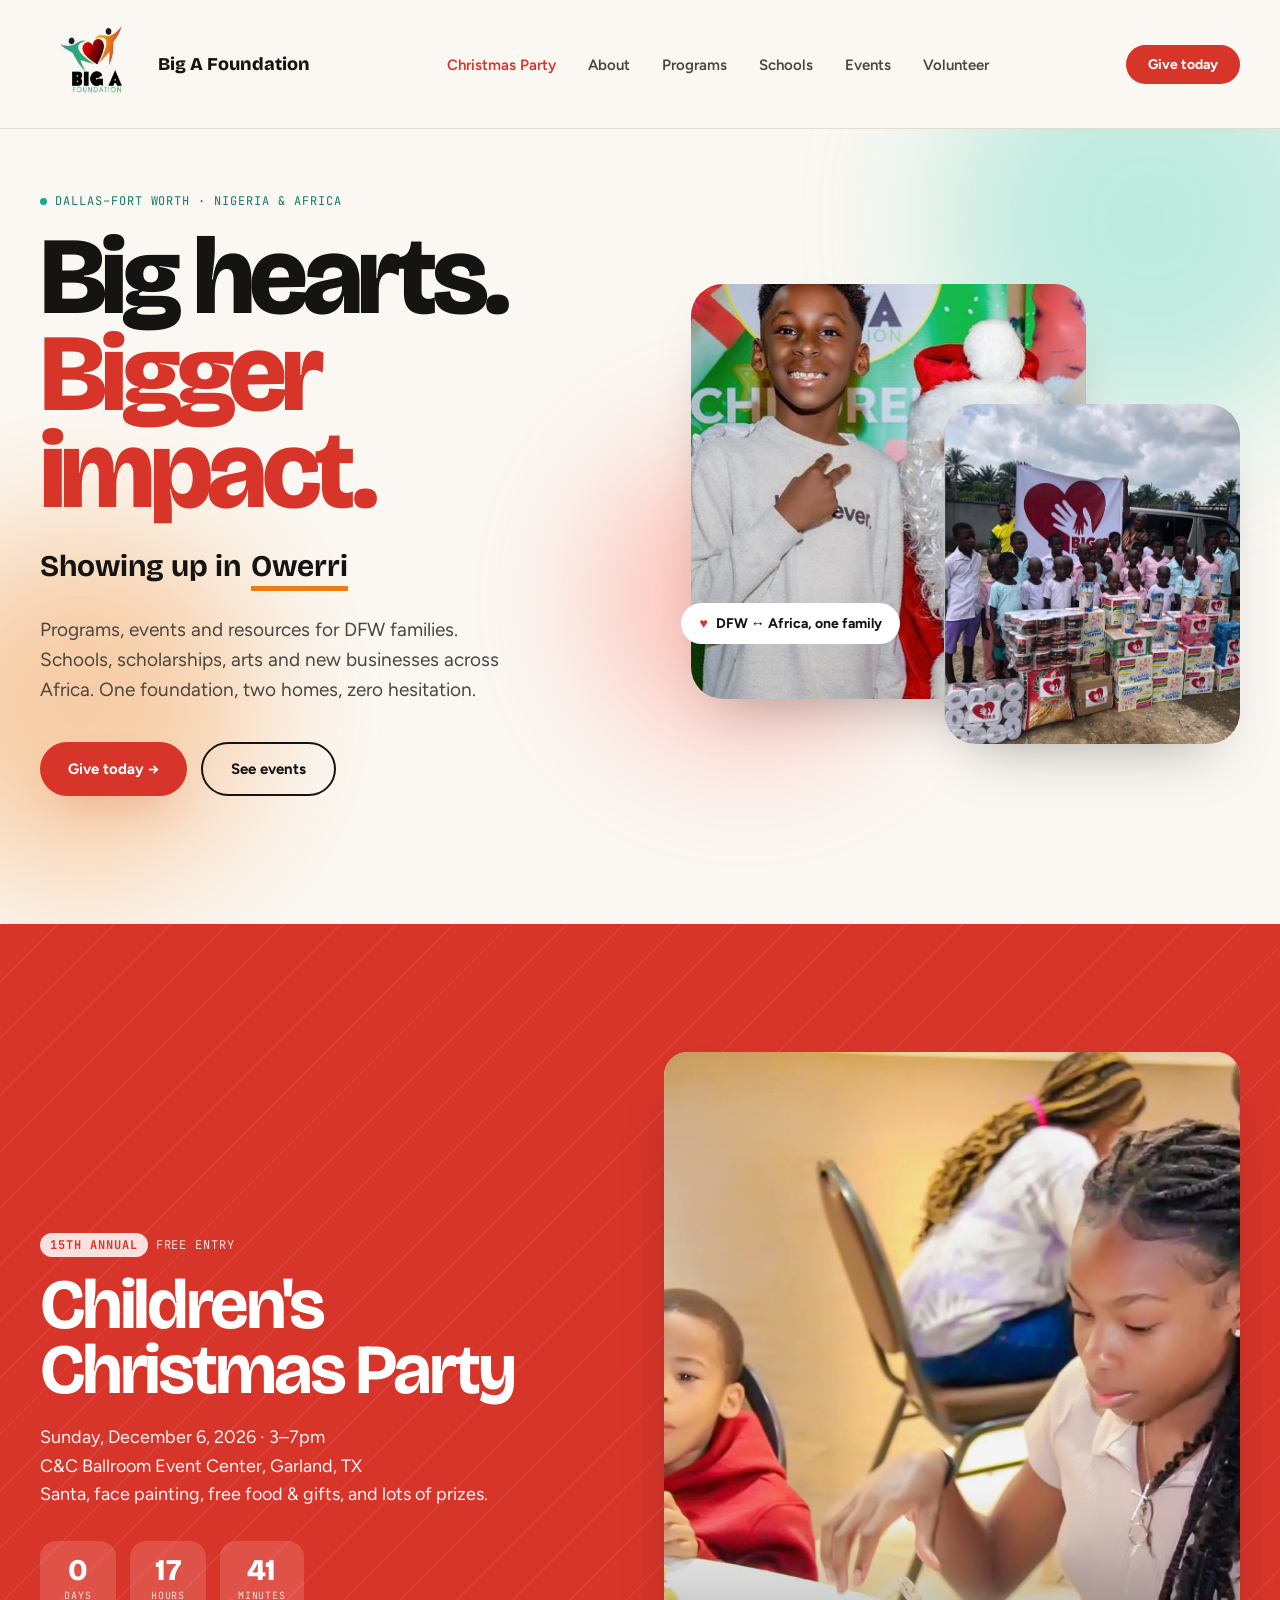
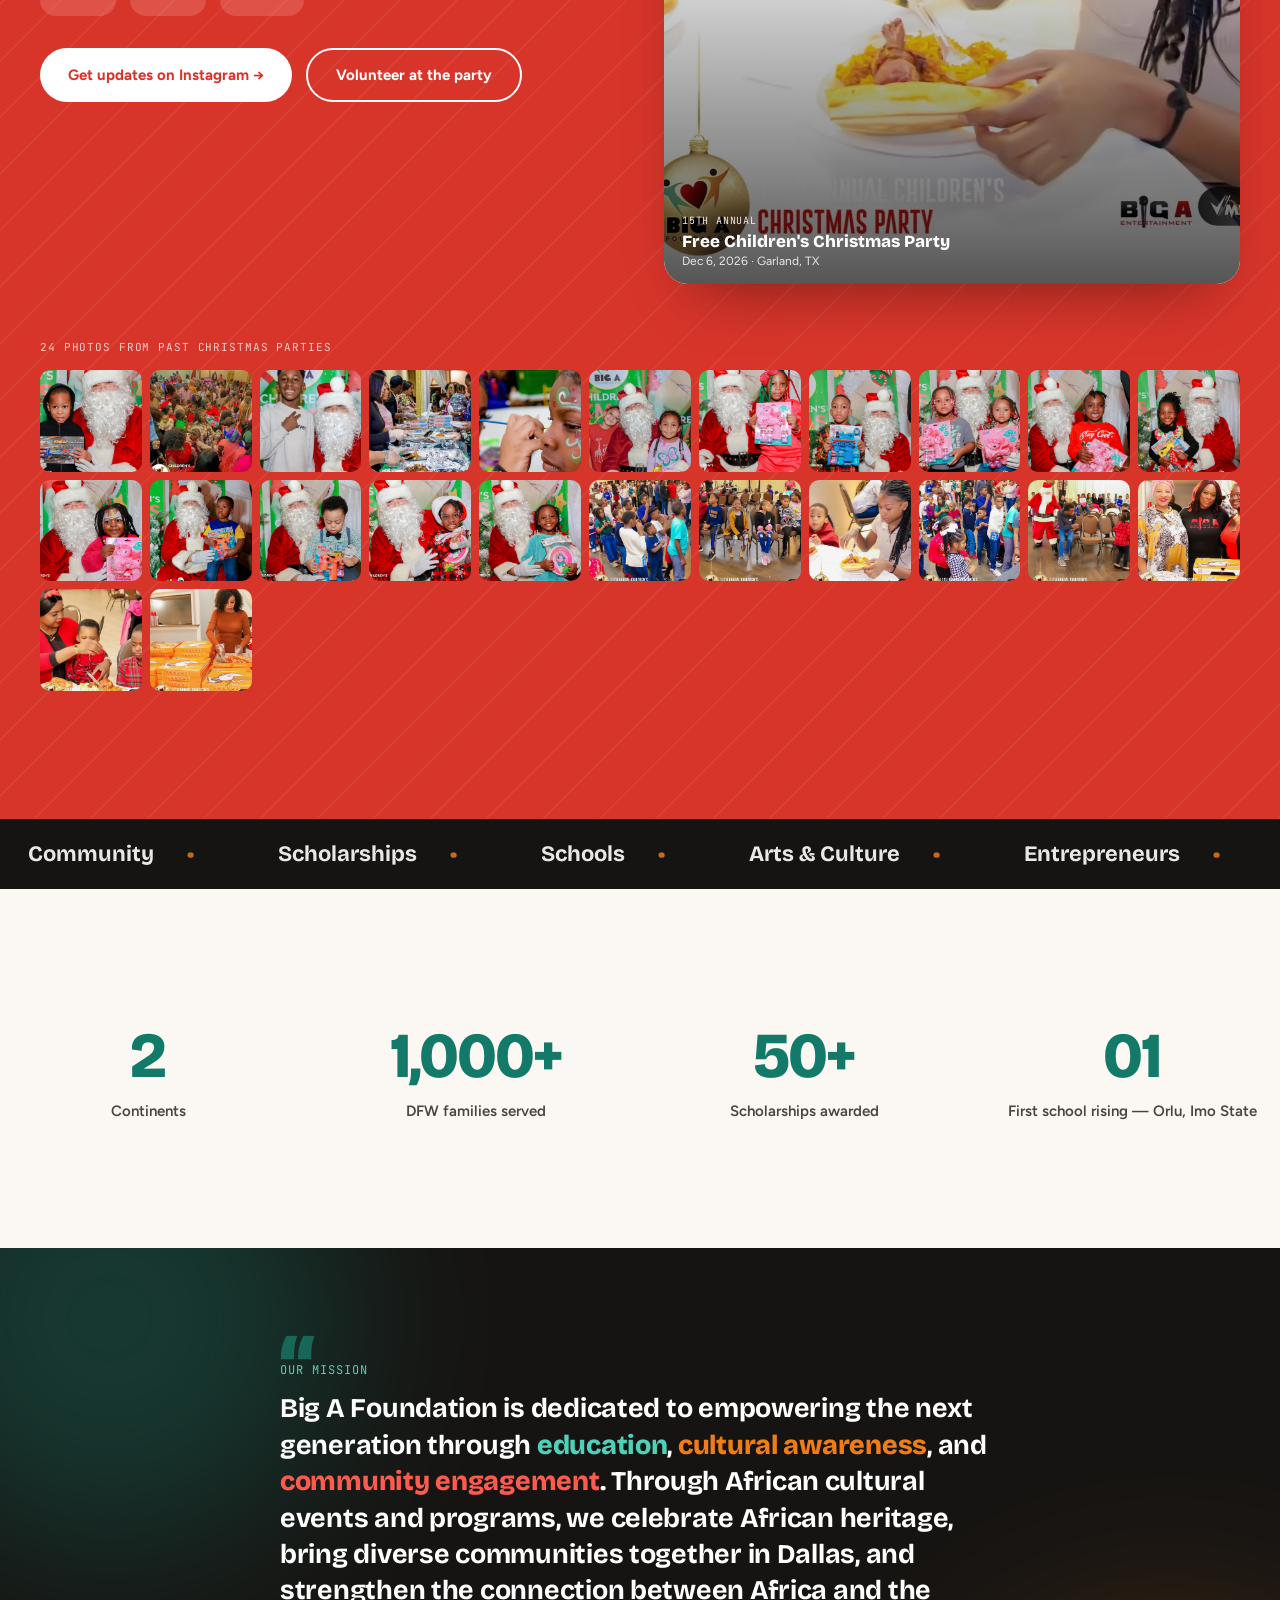
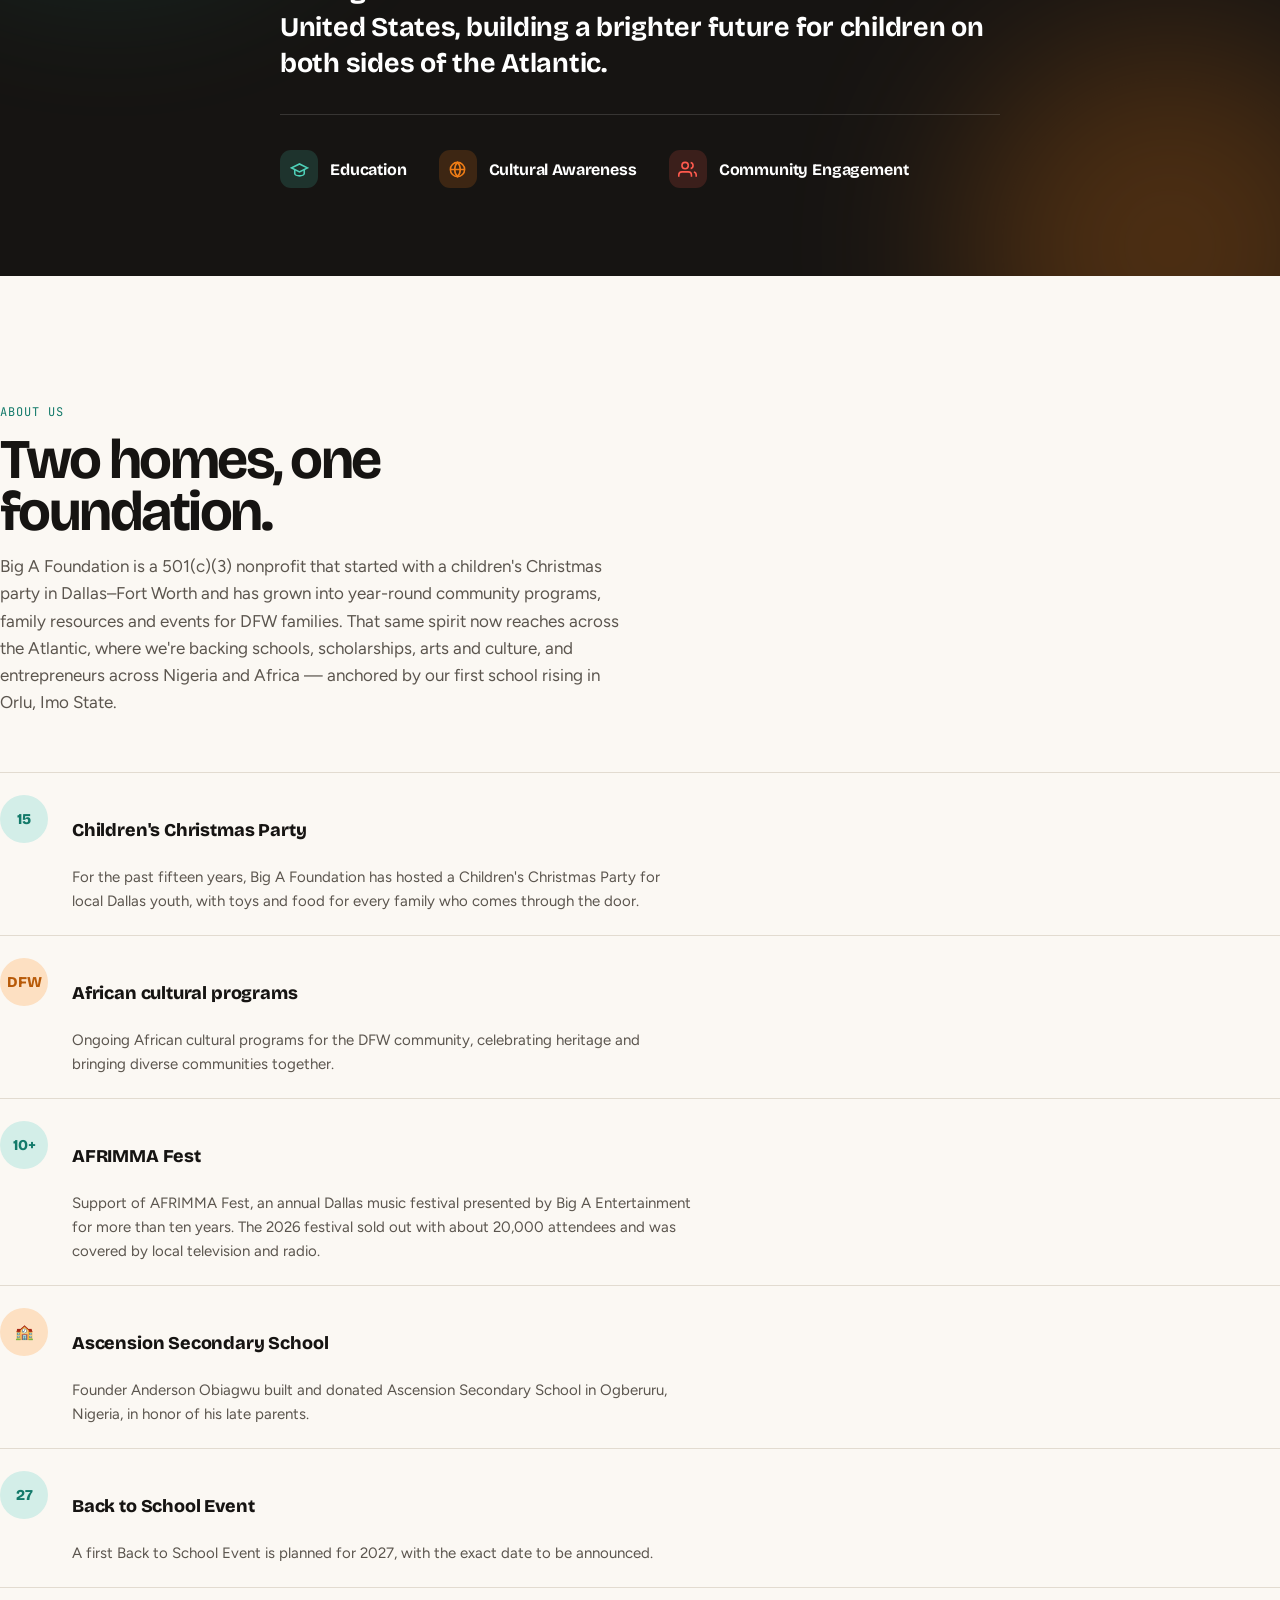
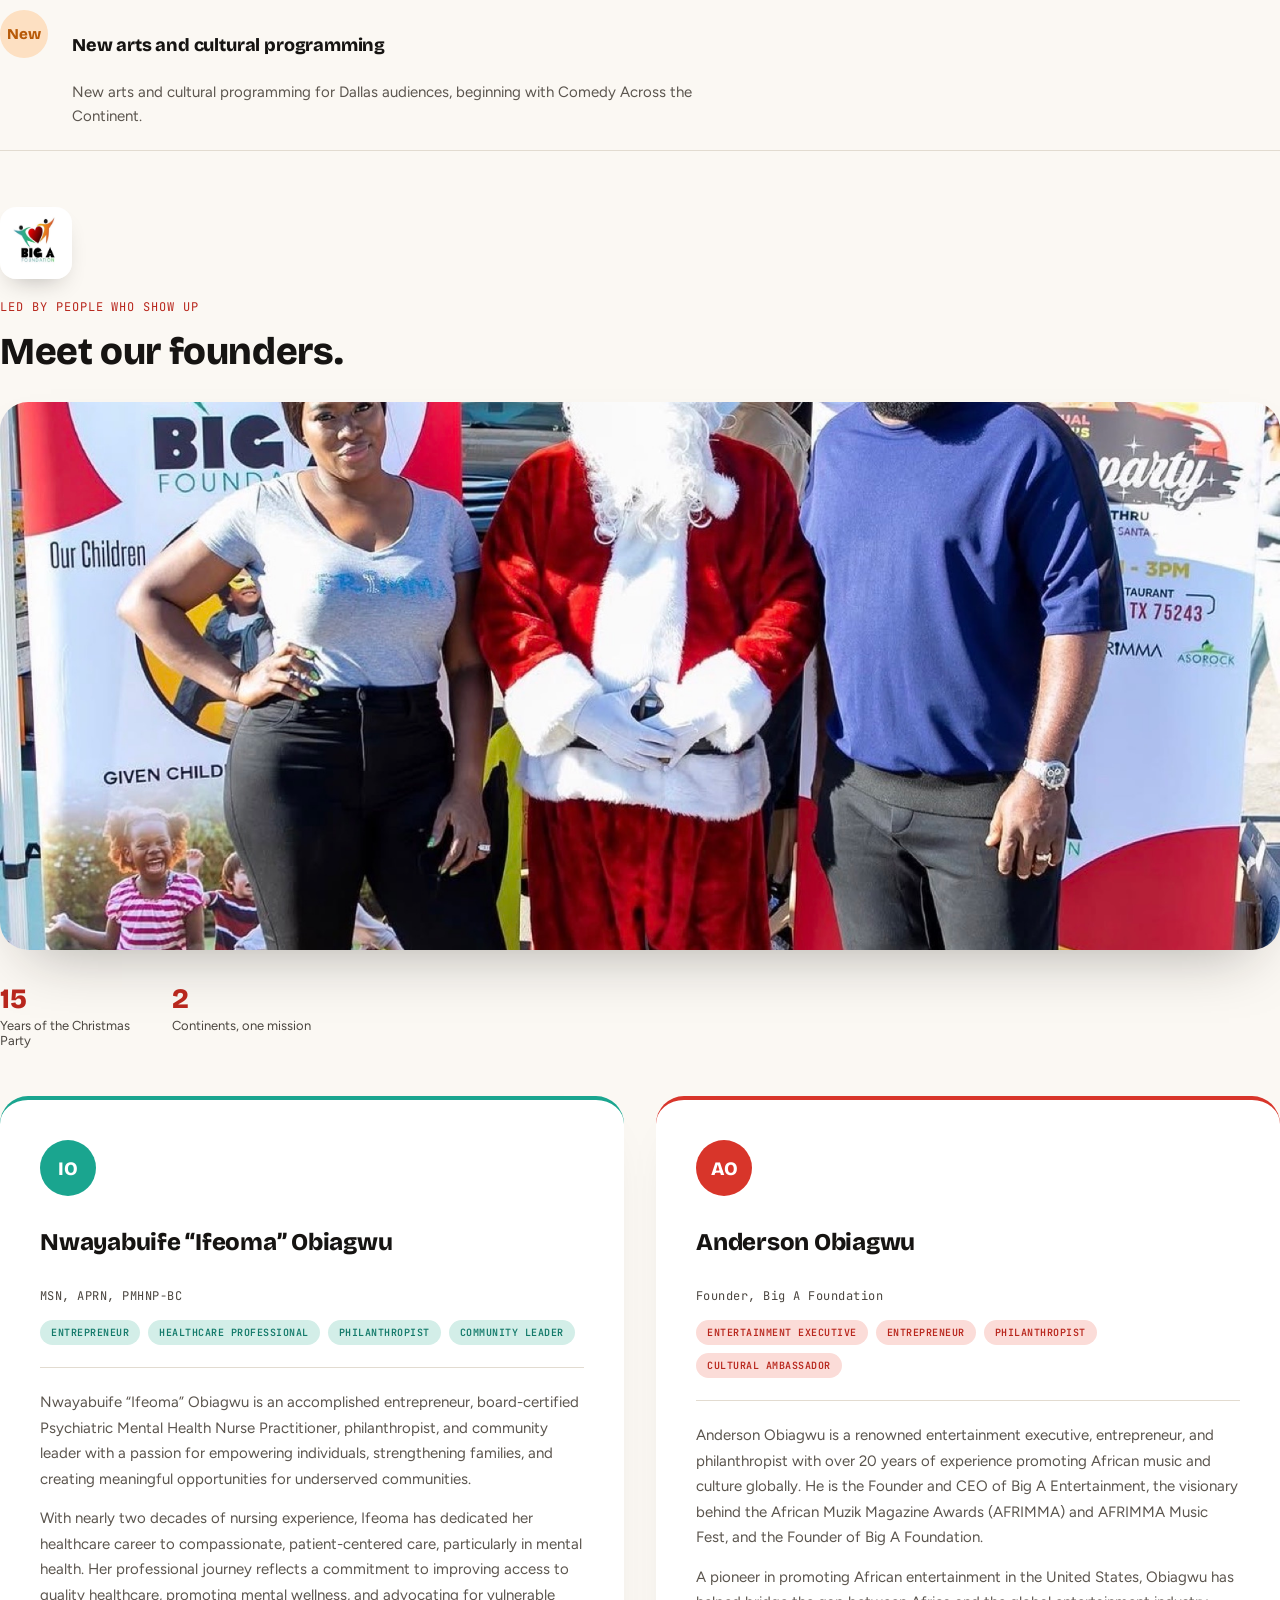
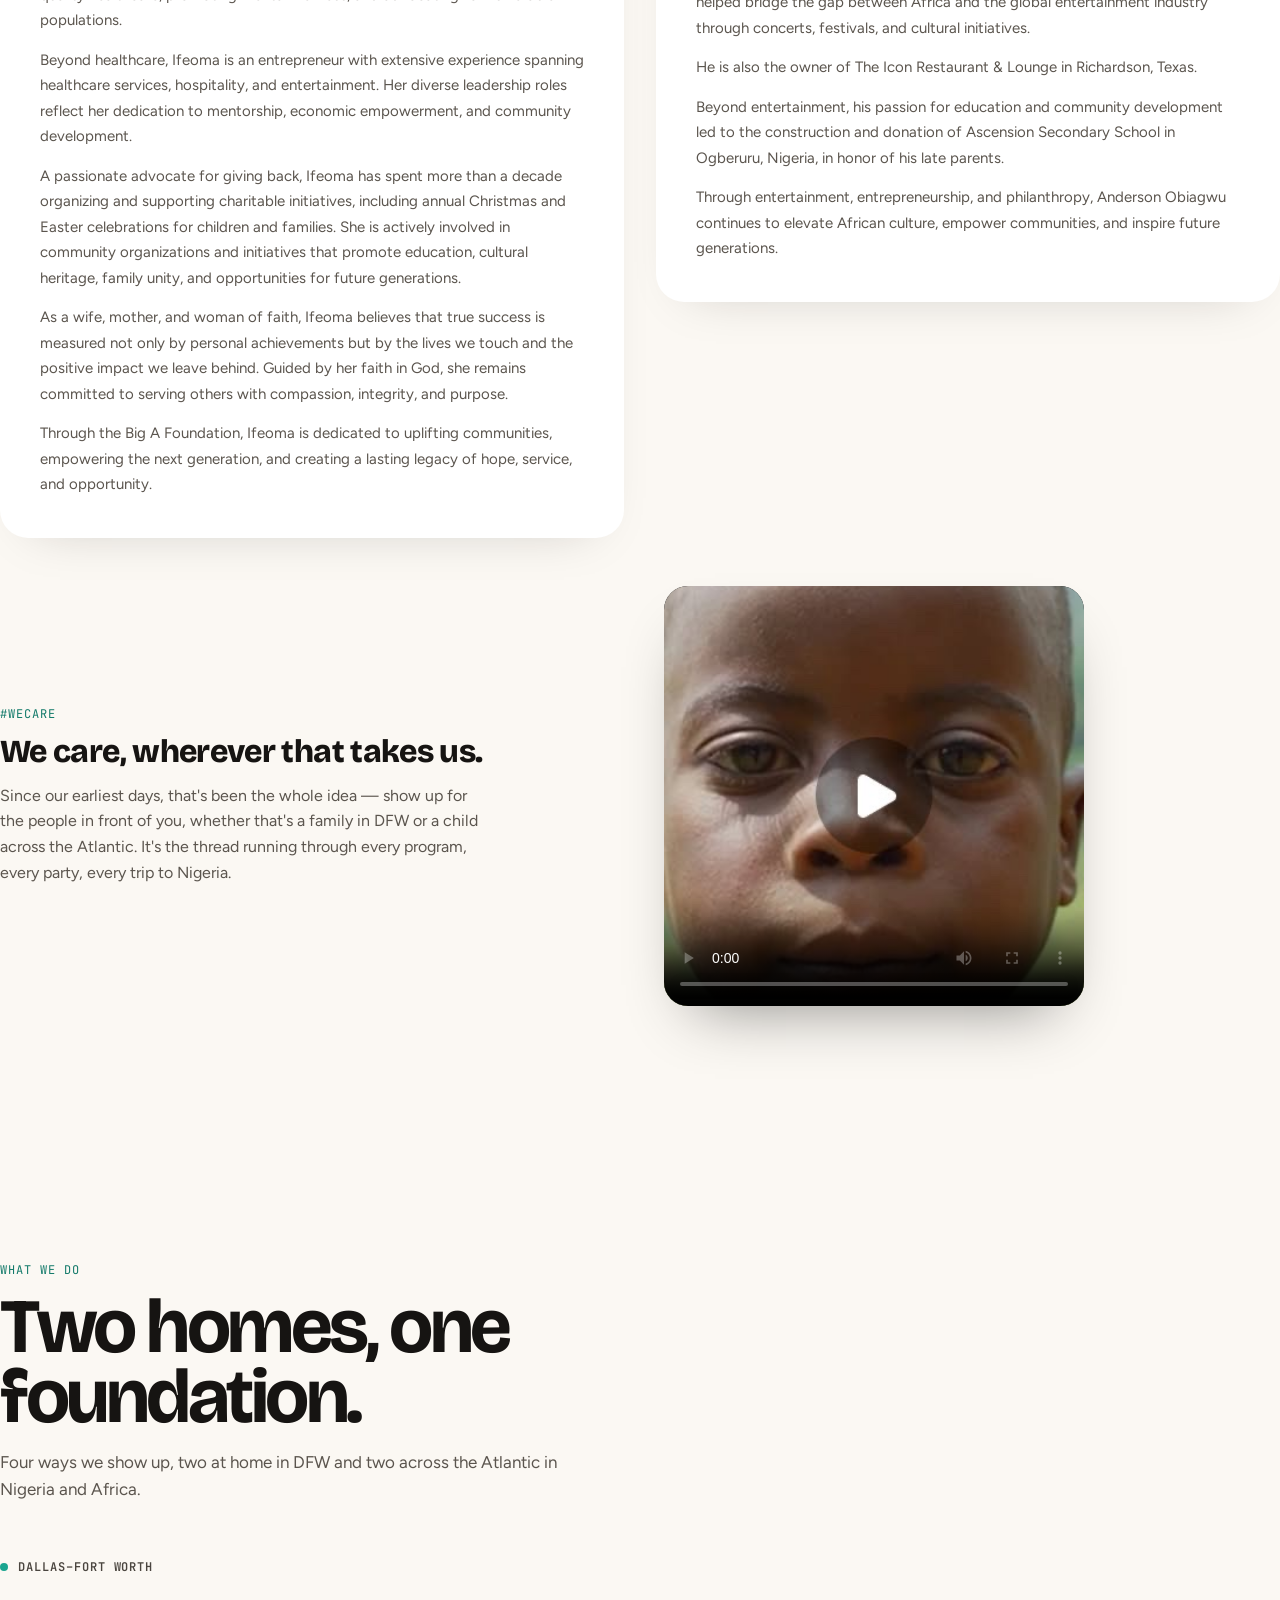
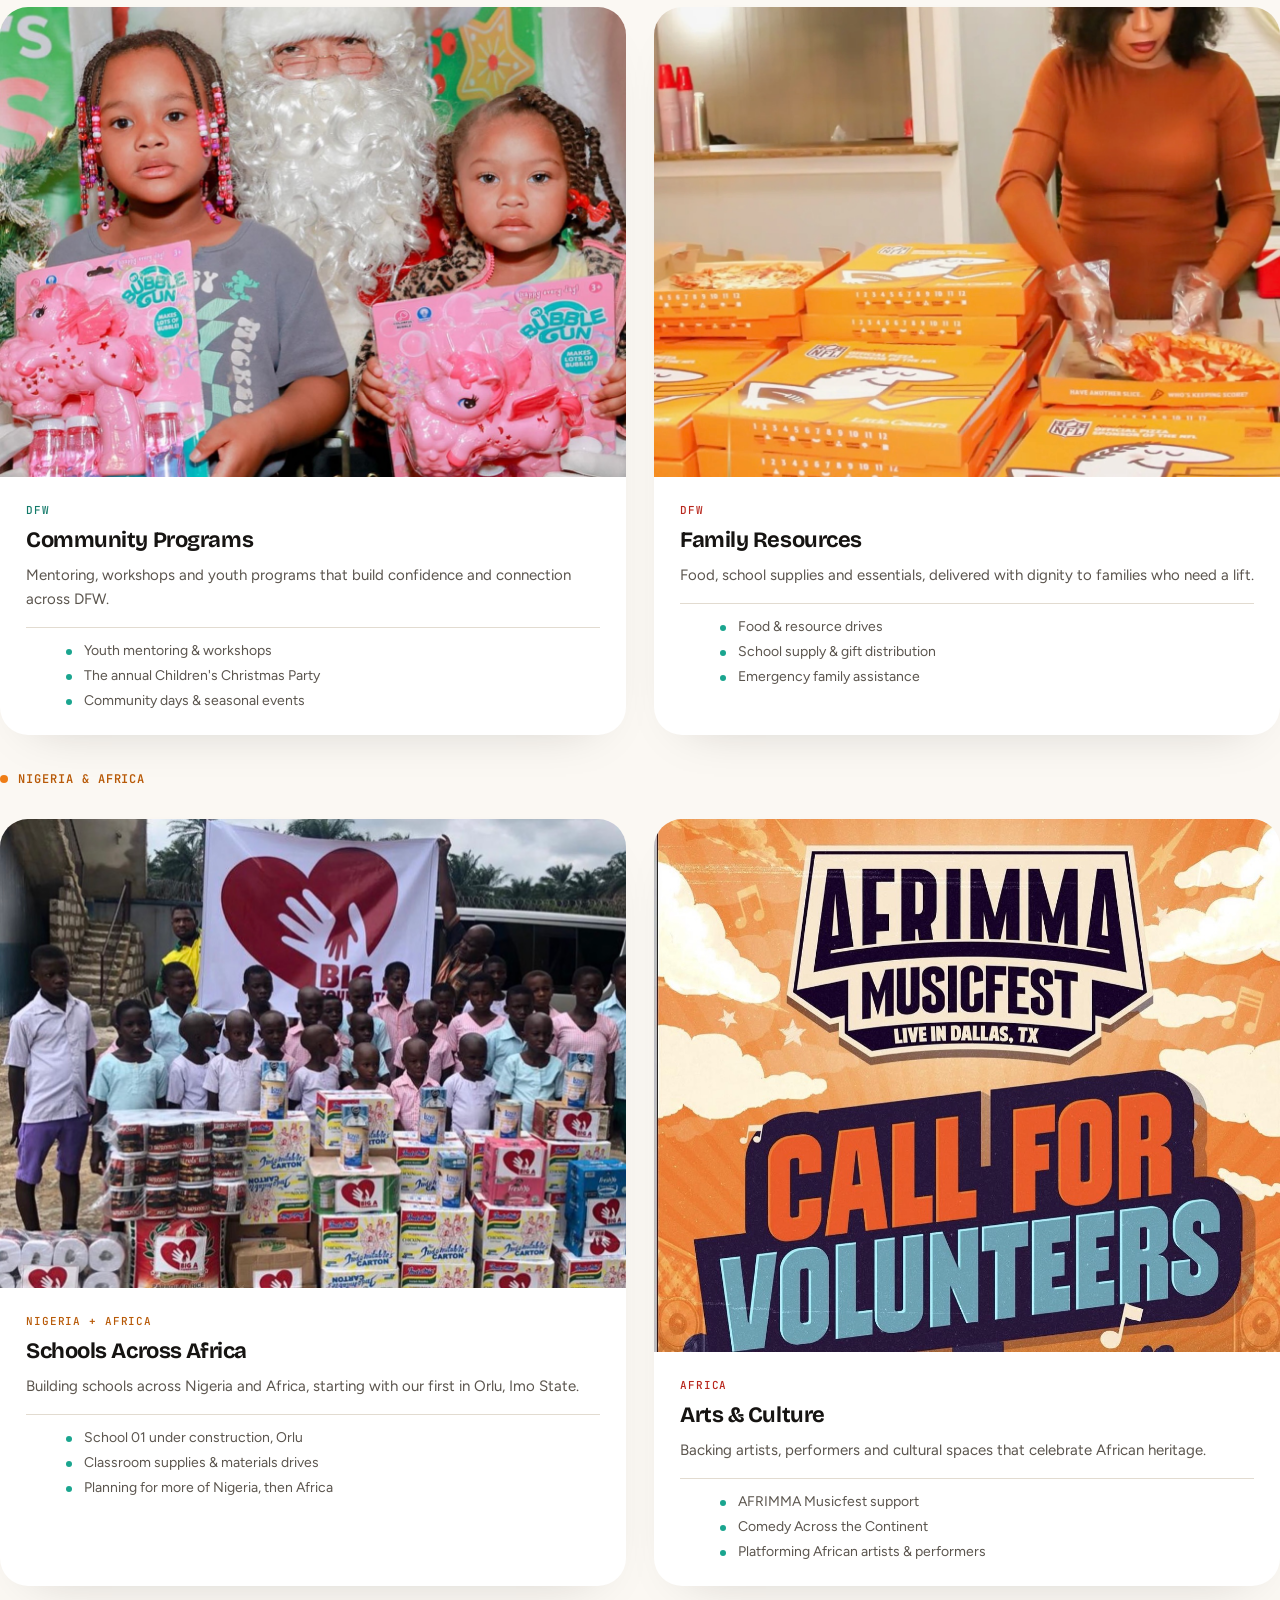
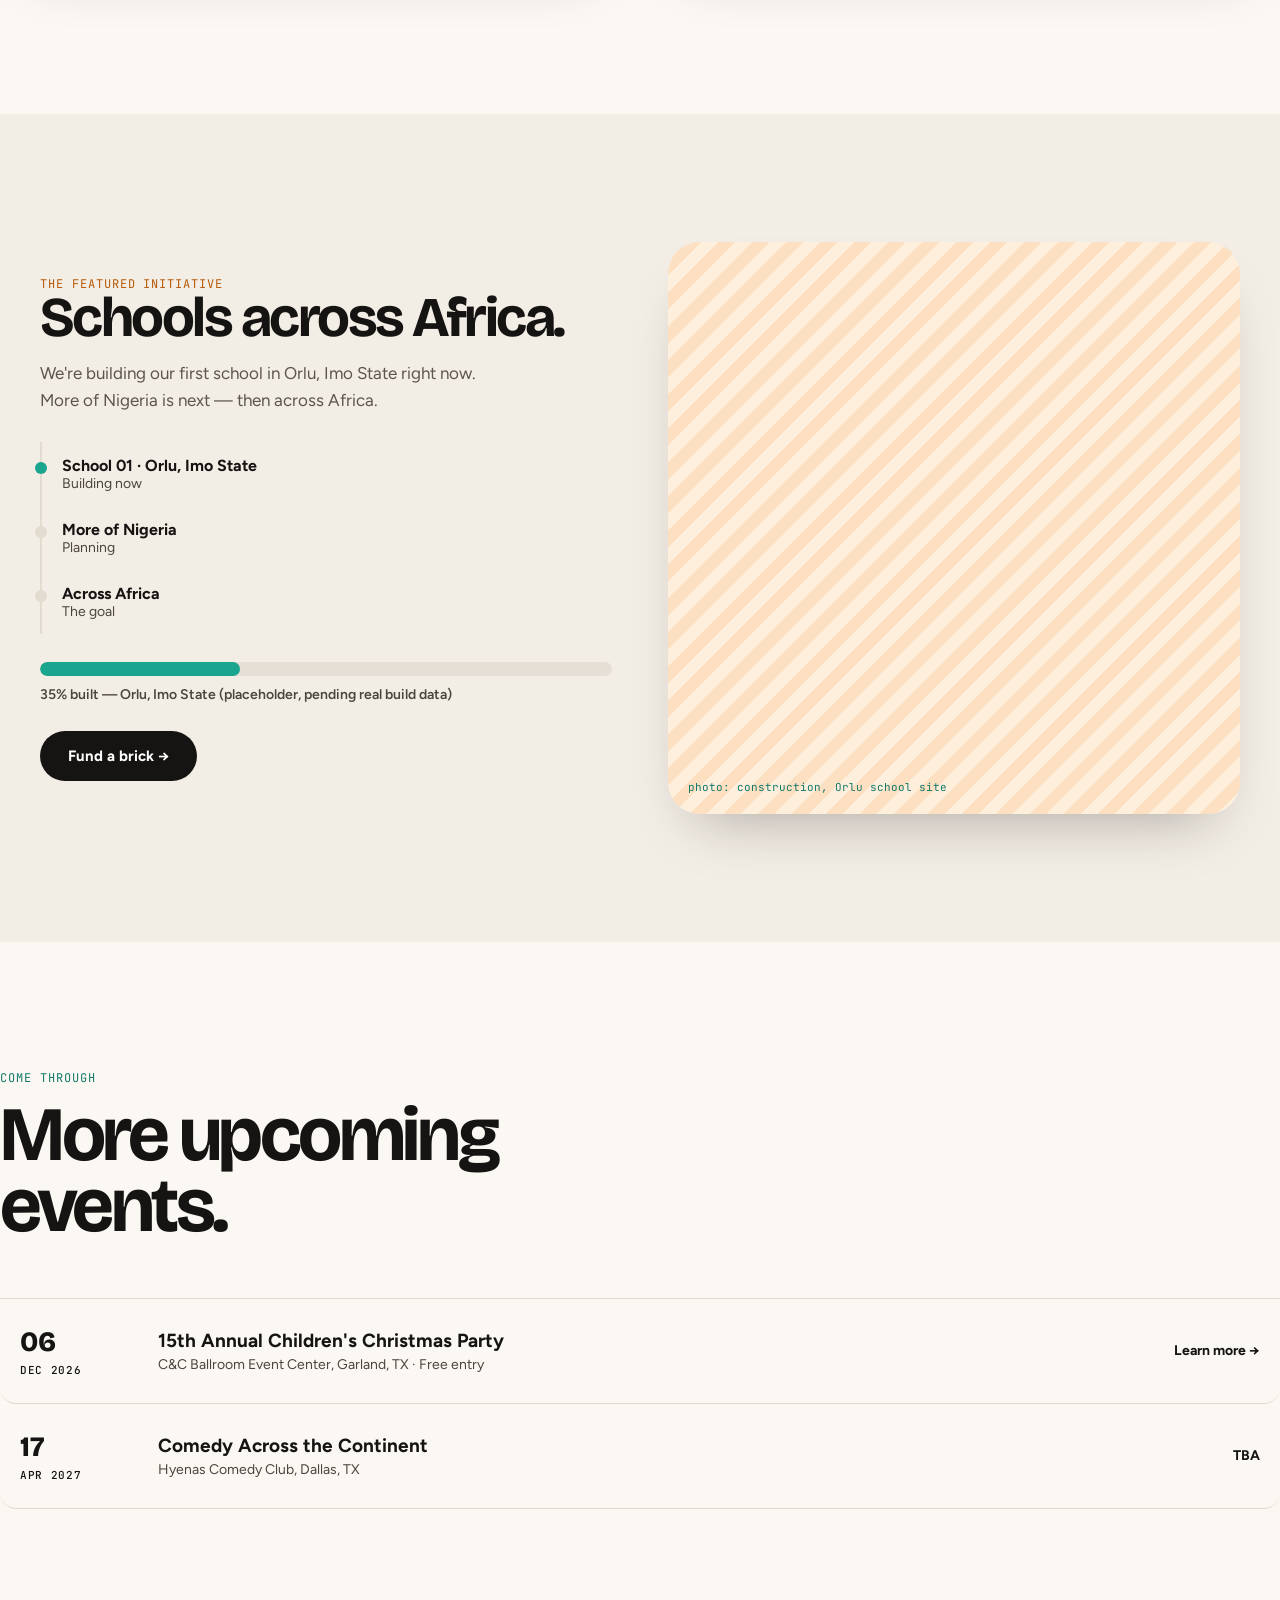
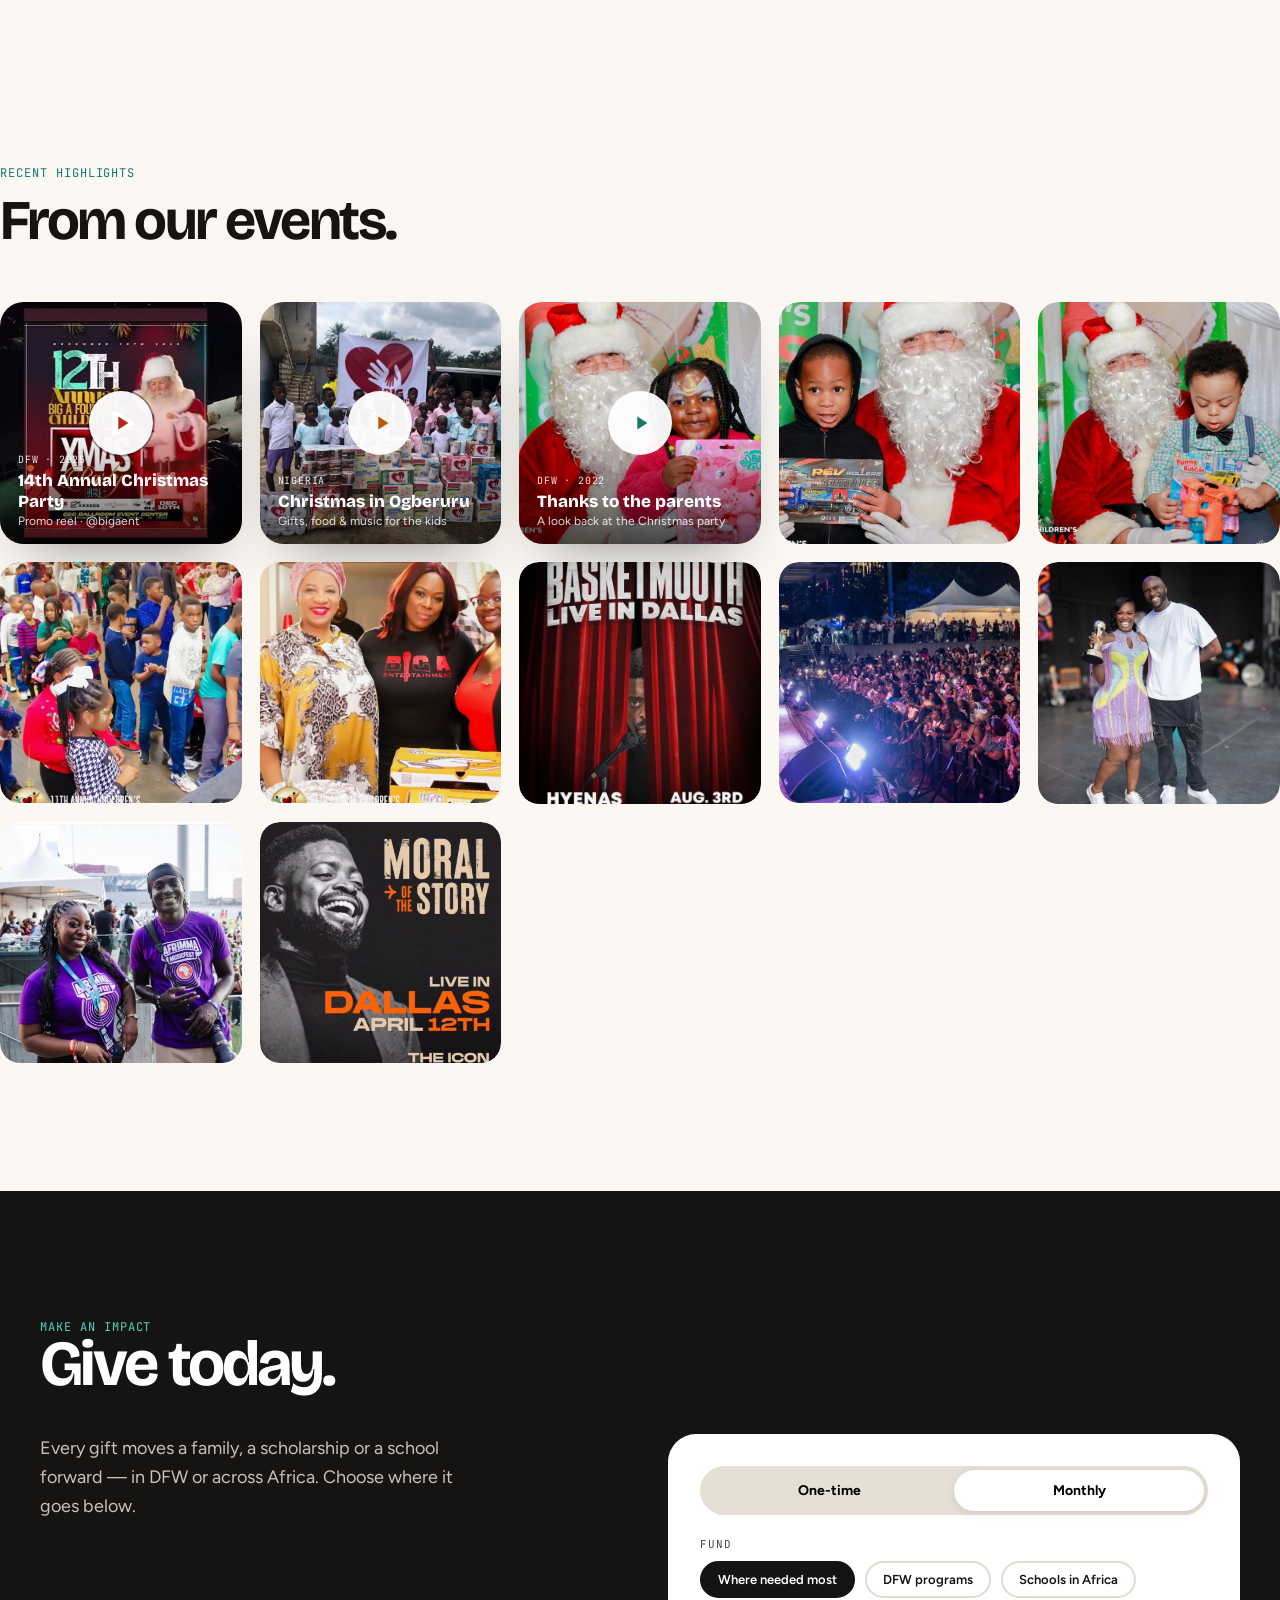
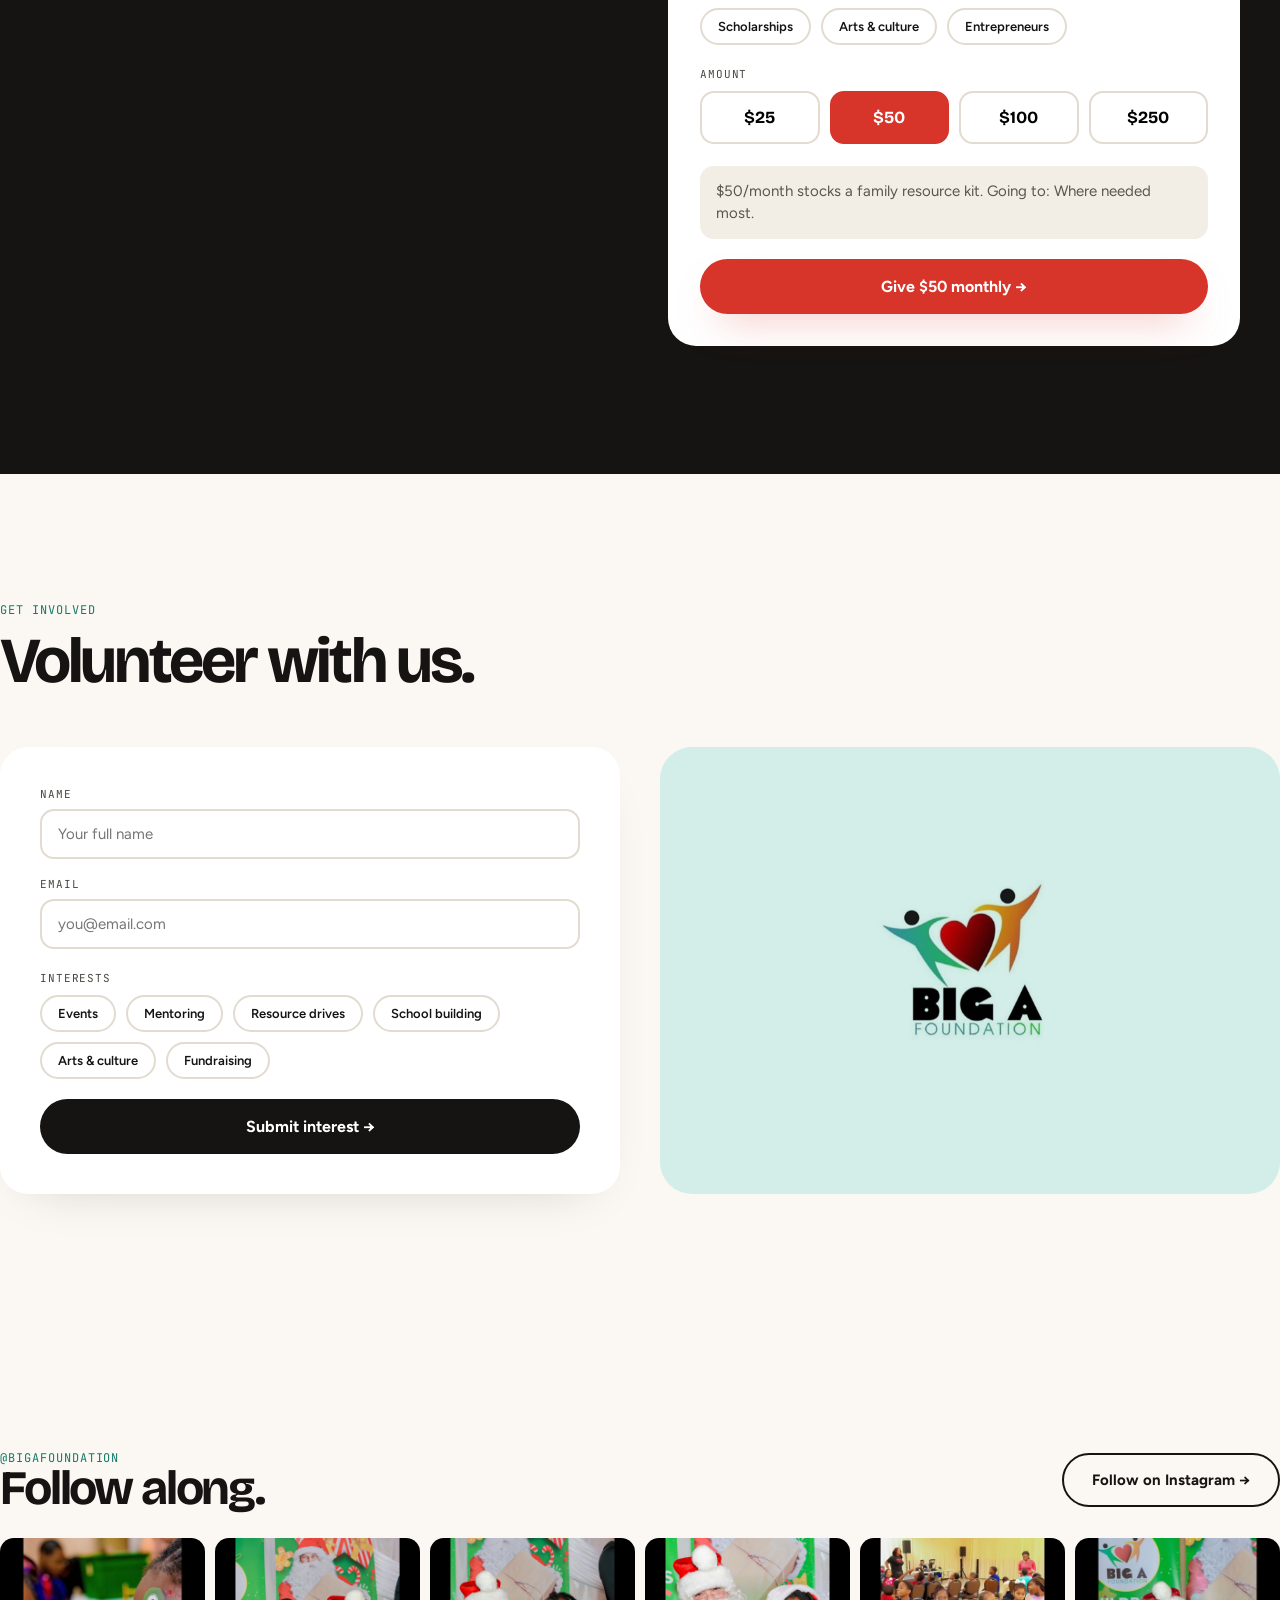
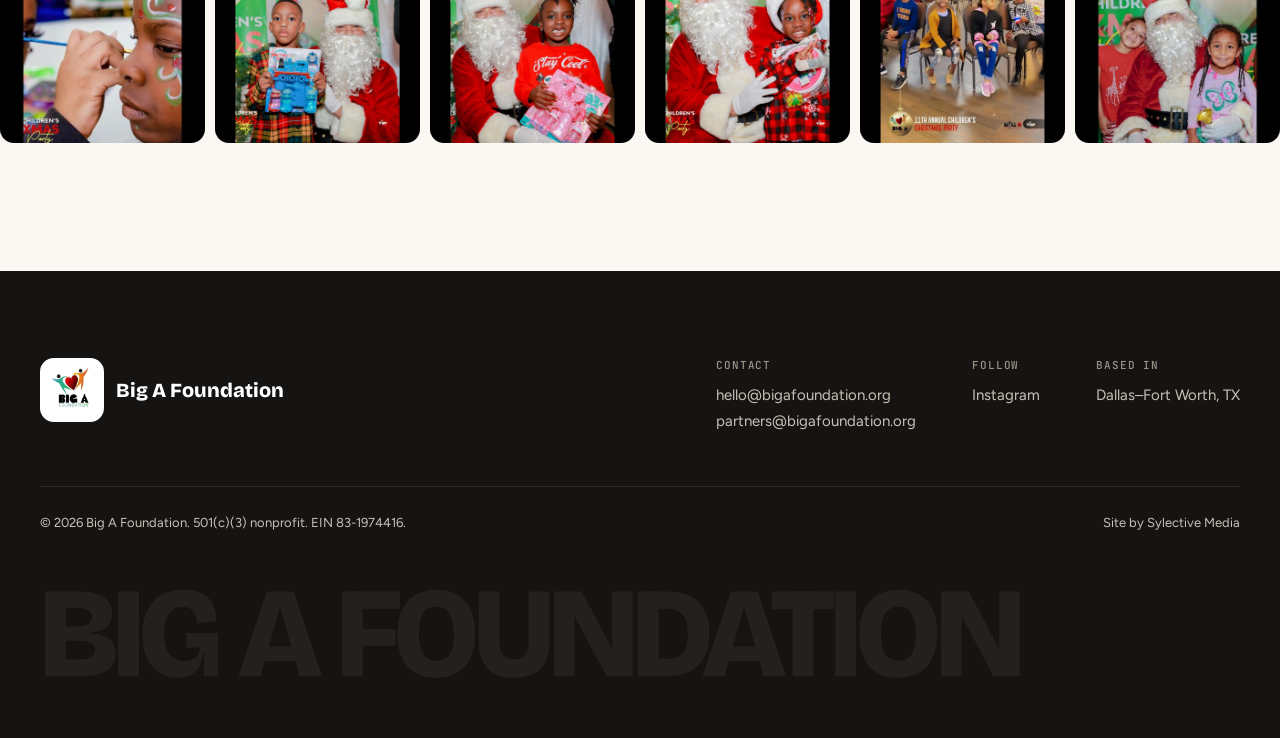
==== commit 1d2b5d5b: "Add full founder bios for Nwayabuife 'Ifeoma' Obiagwu and Anderson Obiagwu Replaced the short two-li" ====
--- a/sunrise-site/index.html
+++ b/sunrise-site/index.html
@@ -222,6 +222,27 @@
 .leadership-stats .n{ font-family:var(--display); font-weight:800; font-size:28px; color:var(--red-deep); }
 .leadership-stats .l{ font-size:13px; color:var(--muted); margin-top:2px; max-width:140px; }
 
+/* ===== founders ===== */
+.founders-heading{ font-size:clamp(26px,3.4vw,38px); margin-top:14px; font-weight:800; letter-spacing:-0.01em; }
+.founders-photo-banner{ margin-top:28px; border-radius:28px; overflow:hidden; aspect-ratio:21/9; box-shadow:0 30px 60px -30px rgba(22,20,18,.35); }
+.founders-photo-banner img{ width:100%; height:100%; object-fit:cover; }
+@media (max-width:700px){ .founders-photo-banner{ aspect-ratio:4/3; } }
+.founder-bios{ display:grid; grid-template-columns:1fr 1fr; gap:32px; margin-top:48px; align-items:start; }
+@media (max-width:860px){ .founder-bios{ grid-template-columns:1fr; } }
+.founder-bio-card{ background:#fff; border-radius:28px; padding:40px; box-shadow:0 20px 50px -35px rgba(22,20,18,.25); border-top:4px solid var(--teal); }
+.founder-bio-card.red{ border-top-color:var(--red); }
+.founder-avatar{ width:56px; height:56px; border-radius:50%; display:flex; align-items:center; justify-content:center; font-family:var(--display); font-weight:800; font-size:19px; color:#fff; margin-bottom:18px; }
+.founder-avatar.teal{ background:var(--teal); }
+.founder-avatar.red{ background:var(--red); }
+.founder-bio-card h4{ font-family:var(--display); font-weight:800; font-size:clamp(20px,2.4vw,24px); letter-spacing:-0.01em; }
+.founder-credentials{ font-family:var(--mono); font-size:12px; letter-spacing:.04em; color:var(--muted); margin-top:6px; }
+.founder-titles{ display:flex; flex-wrap:wrap; gap:8px; margin-top:16px; }
+.founder-tag{ font-family:var(--mono); font-size:10px; letter-spacing:.05em; text-transform:uppercase; font-weight:600; padding:6px 11px; border-radius:999px; background:var(--cream-alt); color:var(--muted2); }
+.founder-bio-card.teal .founder-tag{ background:var(--teal-tint2); color:var(--teal-deep); }
+.founder-bio-card.red .founder-tag{ background:var(--red-tint2); color:var(--red-deep); }
+.founder-bio-text{ margin-top:22px; padding-top:22px; border-top:1px solid var(--input-border); display:flex; flex-direction:column; gap:14px; }
+.founder-bio-text p{ color:var(--muted2); font-size:15px; line-height:1.7; }
+
 /* ===== programs ===== */
 .section{ padding:var(--sec) 0; }
 .section-head{ max-width:640px; margin-bottom:56px; }
@@ -559,19 +580,59 @@
     </div>
   </div>
 
-  <div class="leadership-card" data-reveal data-delay="100">
-    <div class="leadership-photo">
-      <img src="assets/photos/founders.jpg" alt="Mr. and Mrs. Obiagwu, founders of Big A Foundation, at the Children's Christmas Party">
-    </div>
-    <div>
-      <img src="assets/big-a-logo.jpeg" alt="Big A Foundation" class="leadership-logo">
-      <div class="eyebrow" style="color:var(--red-deep)">LED BY PEOPLE WHO SHOW UP</div>
-      <h3 style="font-size:clamp(24px,3vw,32px); margin-top:10px; font-weight:800;">Mr. &amp; Mrs. Obiagwu, our founders.</h3>
-      <p style="margin-top:12px; color:var(--muted2); font-size:16px; max-width:480px;">From Dallas to Orlu, Mr. and Mrs. Obiagwu show up in person — at every Christmas party, every supply drop, every school visit.</p>
-      <div class="leadership-stats">
-        <div><div class="n">15</div><div class="l">Years of the Christmas Party</div></div>
-        <div><div class="n">2</div><div class="l">Continents, one mission</div></div>
-      </div>
+  <div class="founders-section" data-reveal data-delay="100">
+    <img src="assets/big-a-logo.jpeg" alt="Big A Foundation" class="leadership-logo">
+    <div class="eyebrow" style="color:var(--red-deep)">LED BY PEOPLE WHO SHOW UP</div>
+    <h3 class="founders-heading">Meet our founders.</h3>
+
+    <div class="founders-photo-banner">
+      <img src="assets/photos/founders.jpg" alt="Anderson and Nwayabuife Obiagwu, founders of Big A Foundation, at the Children's Christmas Party">
+    </div>
+
+    <div class="leadership-stats" style="margin-top:32px; padding-top:0; border-top:none;">
+      <div><div class="n">15</div><div class="l">Years of the Christmas Party</div></div>
+      <div><div class="n">2</div><div class="l">Continents, one mission</div></div>
+    </div>
+
+    <div class="founder-bios">
+      <article class="founder-bio-card teal">
+        <div class="founder-avatar teal">IO</div>
+        <h4>Nwayabuife &ldquo;Ifeoma&rdquo; Obiagwu</h4>
+        <div class="founder-credentials">MSN, APRN, PMHNP-BC</div>
+        <div class="founder-titles">
+          <span class="founder-tag">Entrepreneur</span>
+          <span class="founder-tag">Healthcare Professional</span>
+          <span class="founder-tag">Philanthropist</span>
+          <span class="founder-tag">Community Leader</span>
+        </div>
+        <div class="founder-bio-text">
+          <p>Nwayabuife &ldquo;Ifeoma&rdquo; Obiagwu is an accomplished entrepreneur, board-certified Psychiatric Mental Health Nurse Practitioner, philanthropist, and community leader with a passion for empowering individuals, strengthening families, and creating meaningful opportunities for underserved communities.</p>
+          <p>With nearly two decades of nursing experience, Ifeoma has dedicated her healthcare career to compassionate, patient-centered care, particularly in mental health. Her professional journey reflects a commitment to improving access to quality healthcare, promoting mental wellness, and advocating for vulnerable populations.</p>
+          <p>Beyond healthcare, Ifeoma is an entrepreneur with extensive experience spanning healthcare services, hospitality, and entertainment. Her diverse leadership roles reflect her dedication to mentorship, economic empowerment, and community development.</p>
+          <p>A passionate advocate for giving back, Ifeoma has spent more than a decade organizing and supporting charitable initiatives, including annual Christmas and Easter celebrations for children and families. She is actively involved in community organizations and initiatives that promote education, cultural heritage, family unity, and opportunities for future generations.</p>
+          <p>As a wife, mother, and woman of faith, Ifeoma believes that true success is measured not only by personal achievements but by the lives we touch and the positive impact we leave behind. Guided by her faith in God, she remains committed to serving others with compassion, integrity, and purpose.</p>
+          <p>Through the Big A Foundation, Ifeoma is dedicated to uplifting communities, empowering the next generation, and creating a lasting legacy of hope, service, and opportunity.</p>
+        </div>
+      </article>
+
+      <article class="founder-bio-card red">
+        <div class="founder-avatar red">AO</div>
+        <h4>Anderson Obiagwu</h4>
+        <div class="founder-credentials">Founder, Big A Foundation</div>
+        <div class="founder-titles">
+          <span class="founder-tag">Entertainment Executive</span>
+          <span class="founder-tag">Entrepreneur</span>
+          <span class="founder-tag">Philanthropist</span>
+          <span class="founder-tag">Cultural Ambassador</span>
+        </div>
+        <div class="founder-bio-text">
+          <p>Anderson Obiagwu is a renowned entertainment executive, entrepreneur, and philanthropist with over 20 years of experience promoting African music and culture globally. He is the Founder and CEO of Big A Entertainment, the visionary behind the African Muzik Magazine Awards (AFRIMMA) and AFRIMMA Music Fest, and the Founder of Big A Foundation.</p>
+          <p>A pioneer in promoting African entertainment in the United States, Obiagwu has helped bridge the gap between Africa and the global entertainment industry through concerts, festivals, and cultural initiatives.</p>
+          <p>He is also the owner of The Icon Restaurant &amp; Lounge in Richardson, Texas.</p>
+          <p>Beyond entertainment, his passion for education and community development led to the construction and donation of Ascension Secondary School in Ogberuru, Nigeria, in honor of his late parents.</p>
+          <p>Through entertainment, entrepreneurship, and philanthropy, Anderson Obiagwu continues to elevate African culture, empower communities, and inspire future generations.</p>
+        </div>
+      </article>
     </div>
   </div>
   <div class="leadership-card" data-reveal data-delay="100" style="margin-top:48px;">
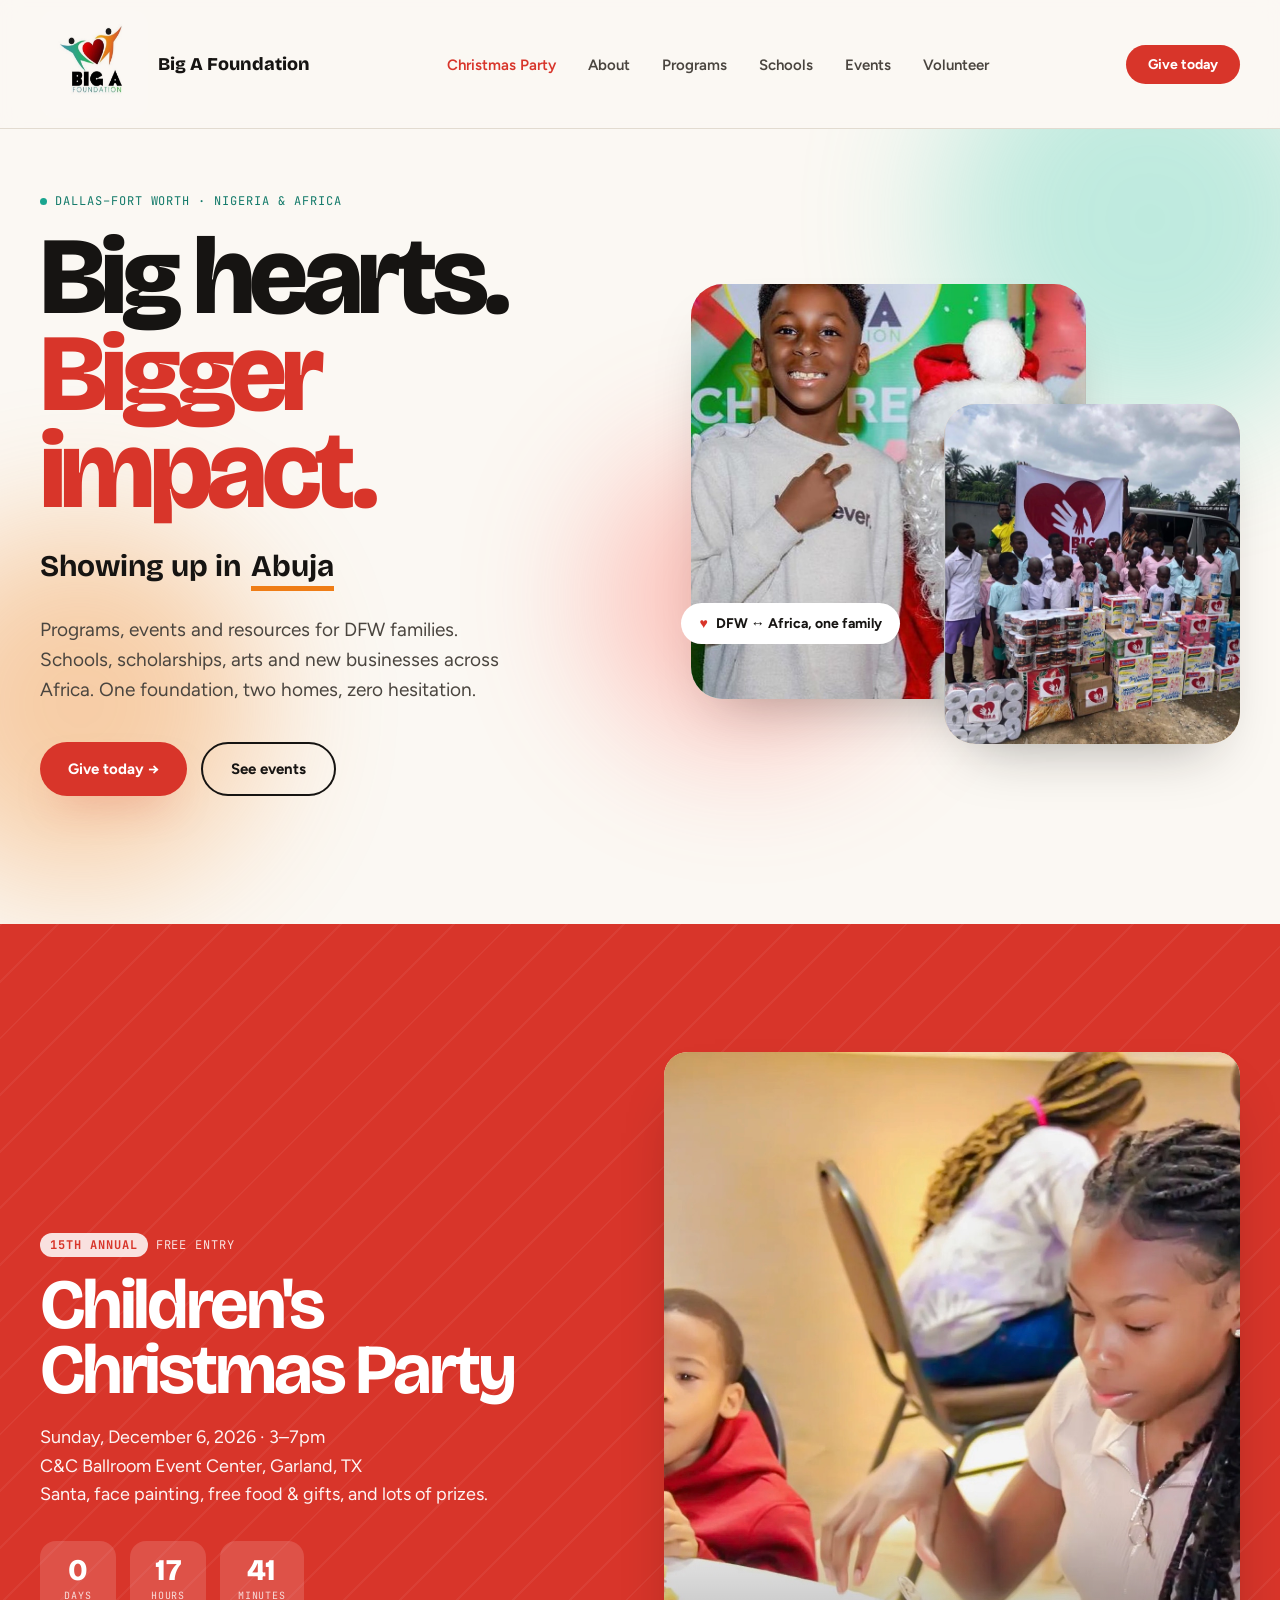
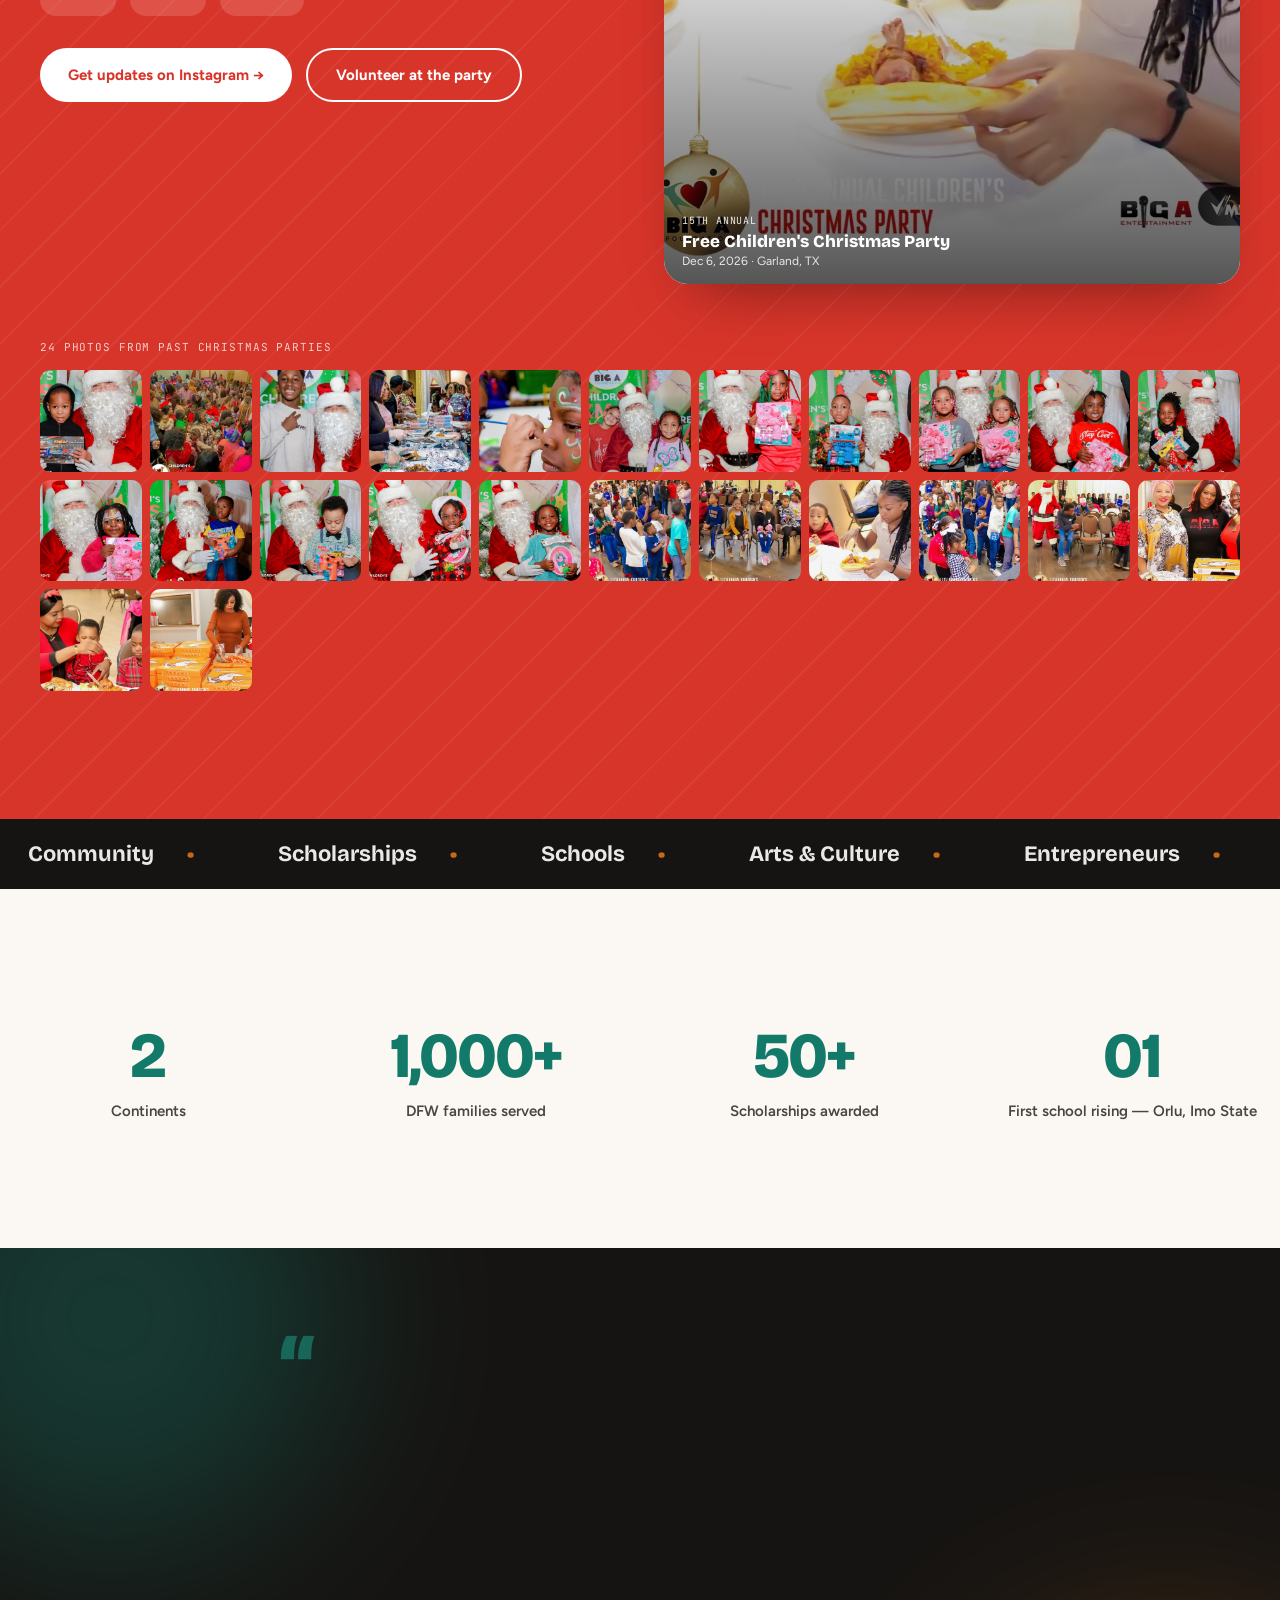
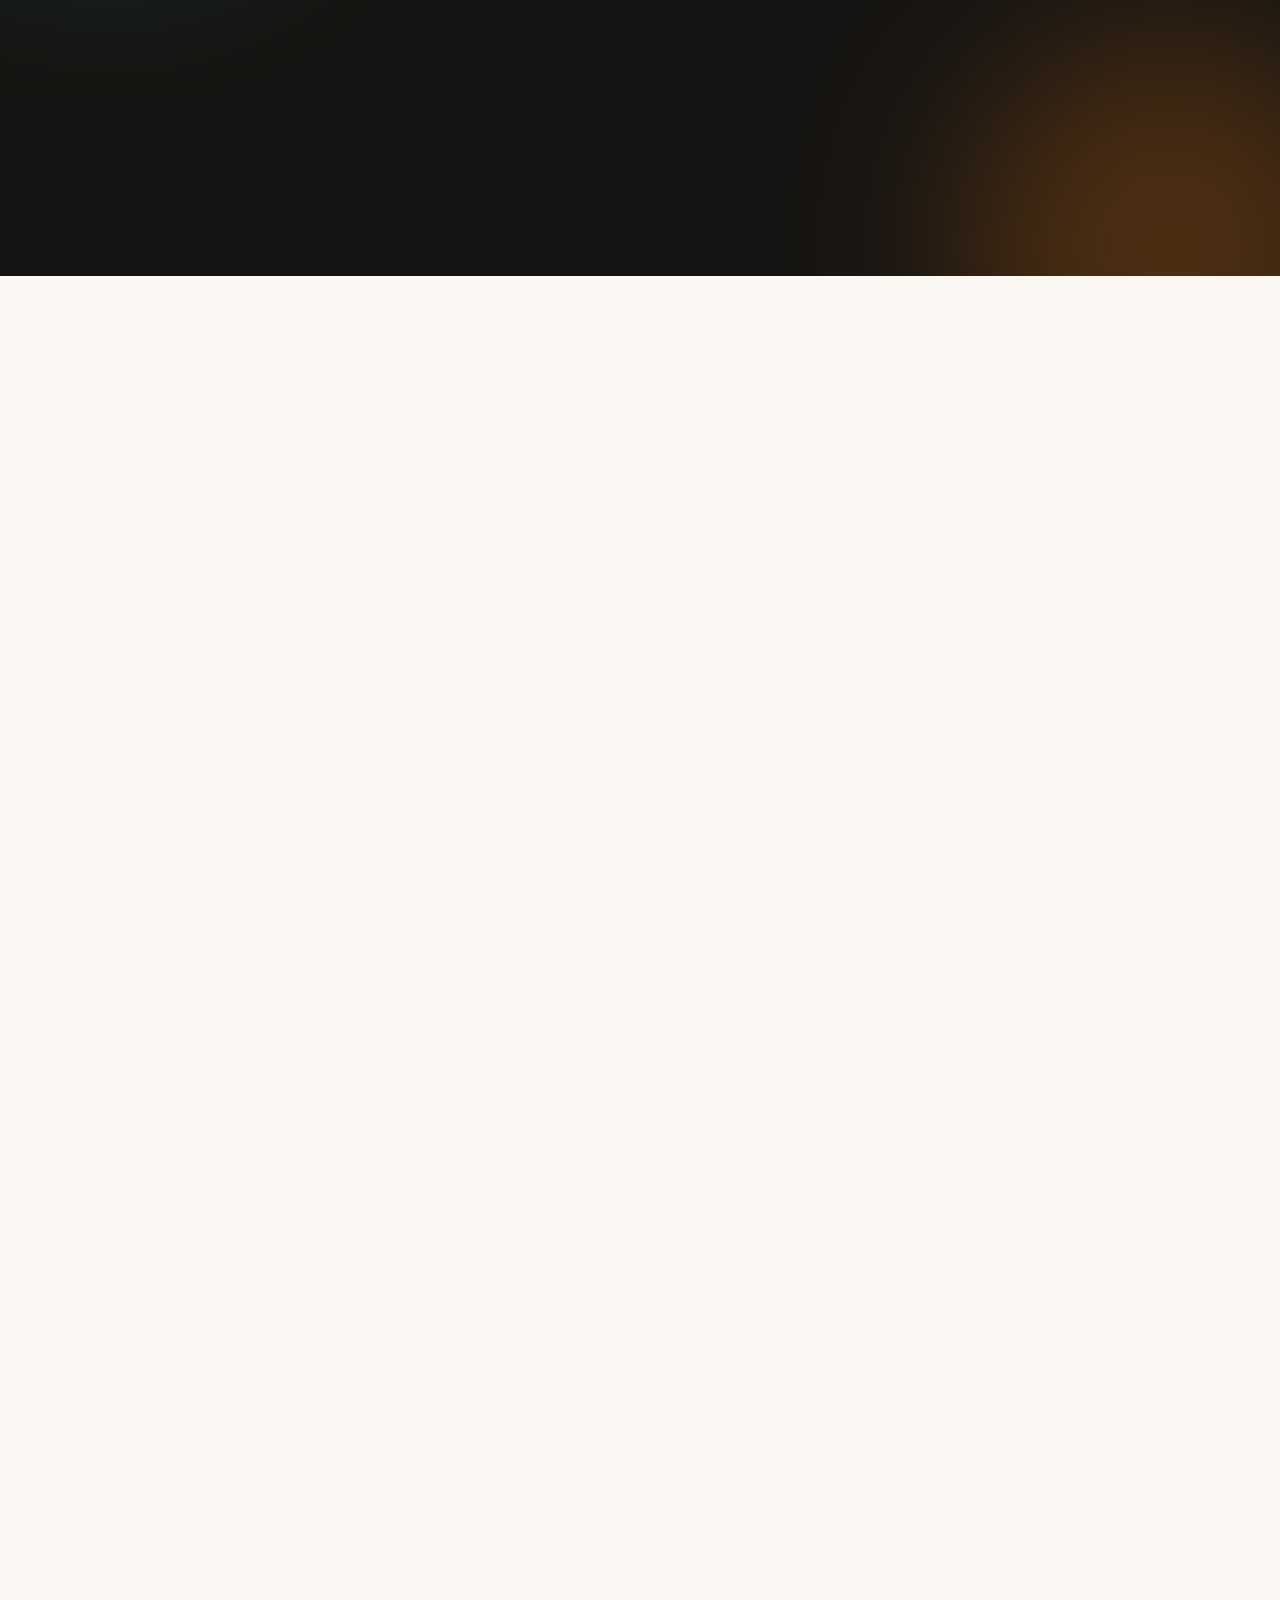
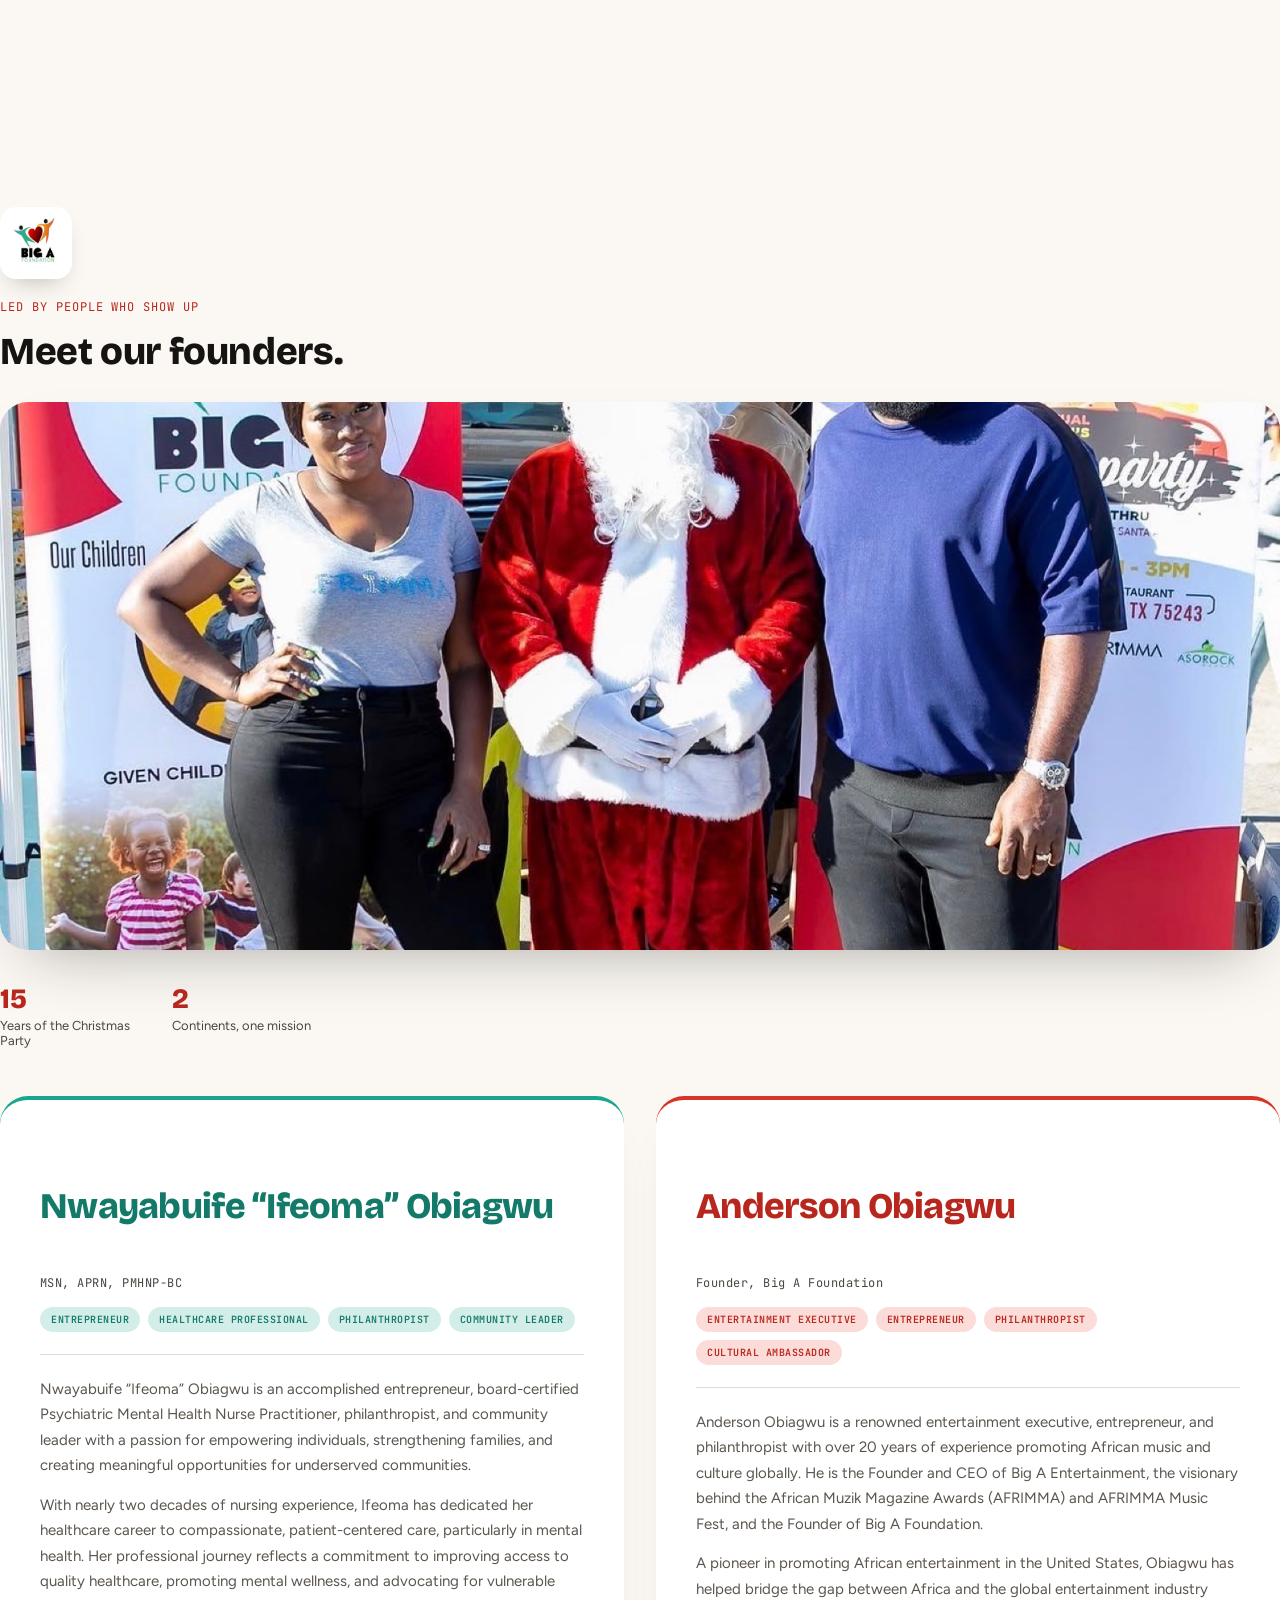
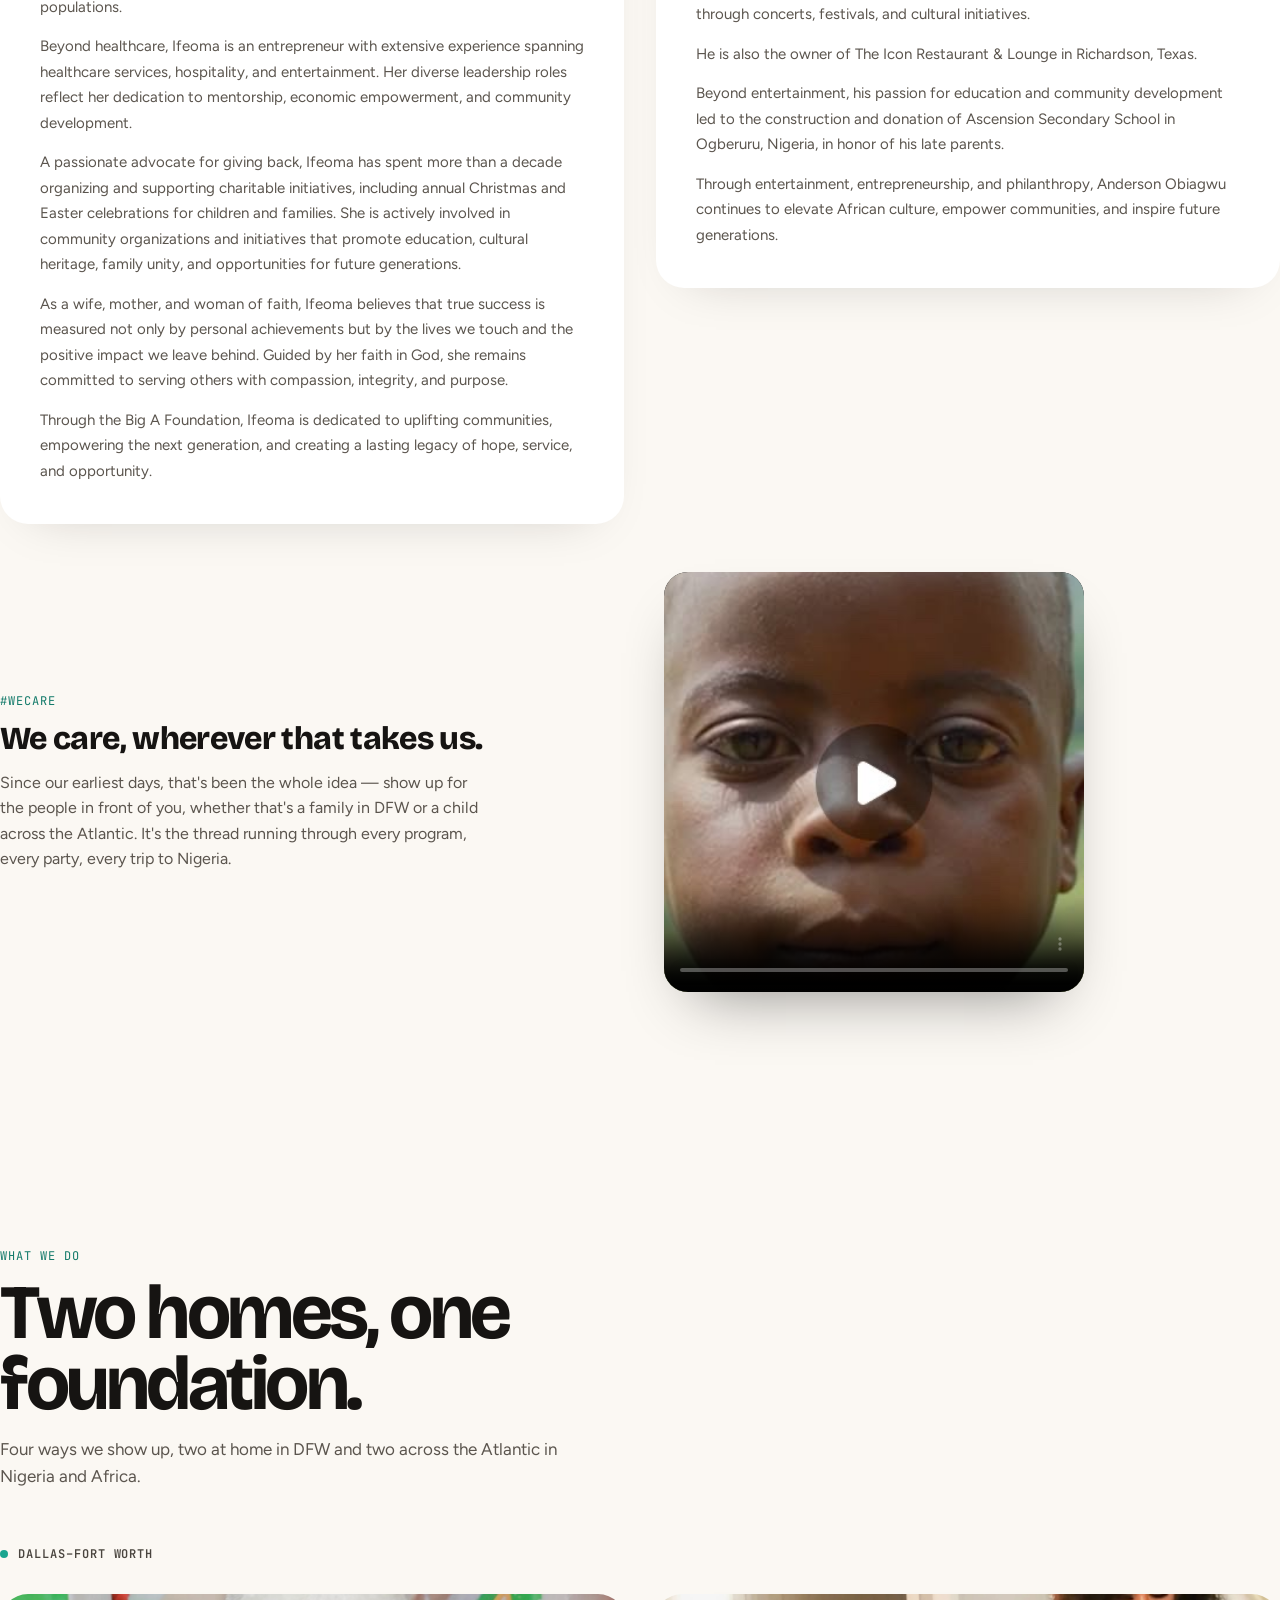
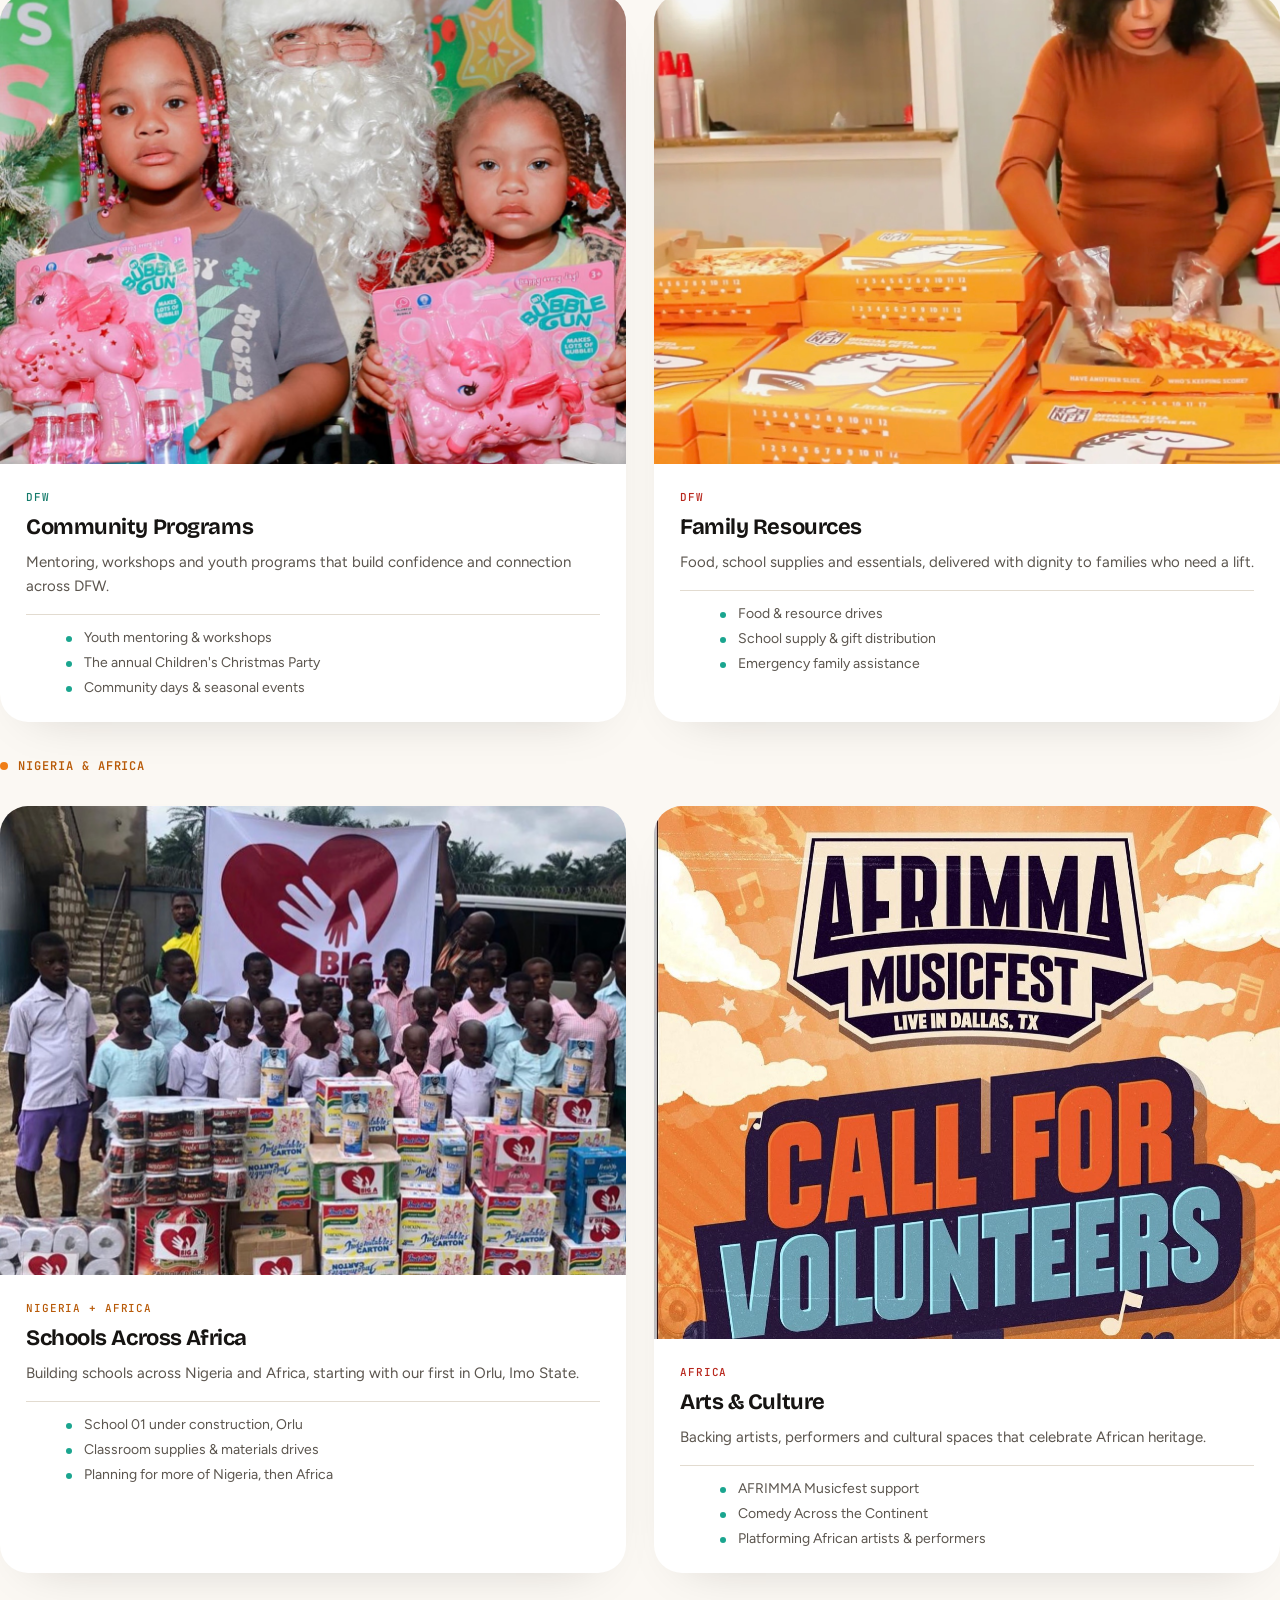
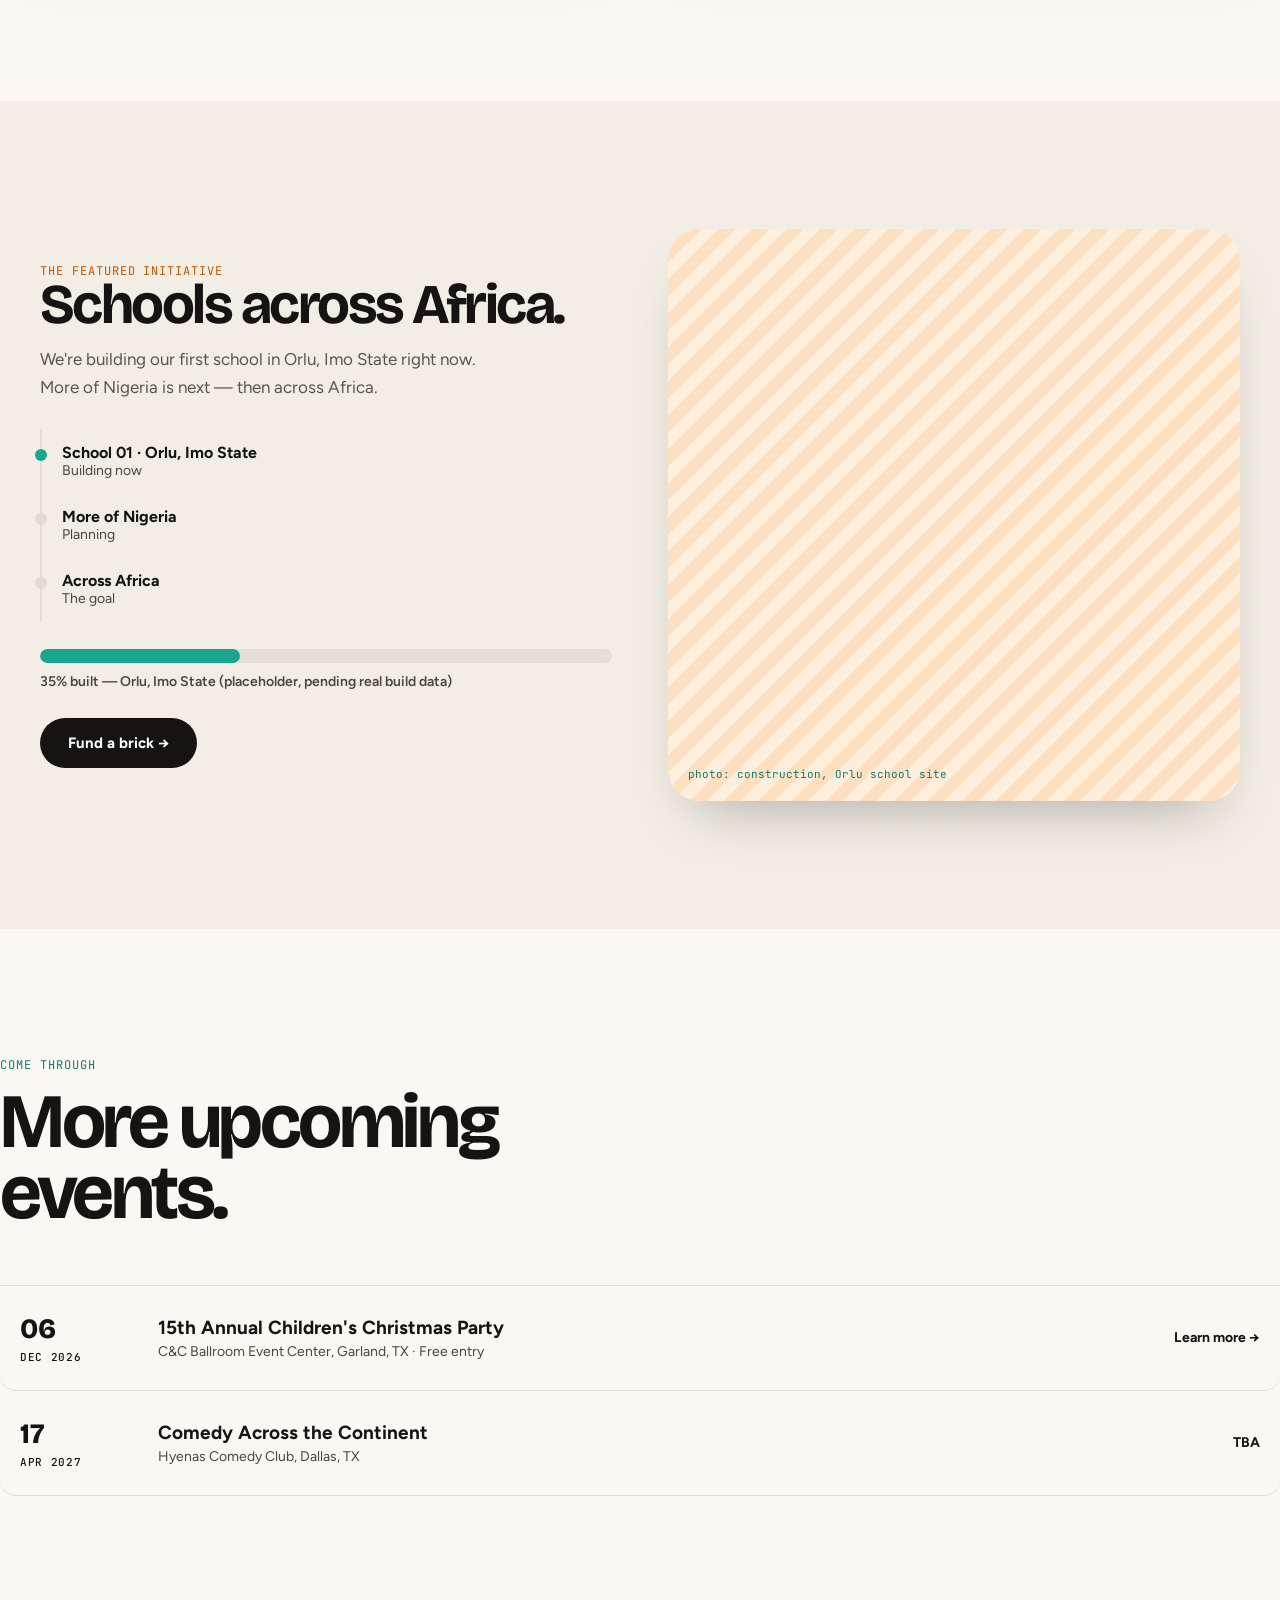
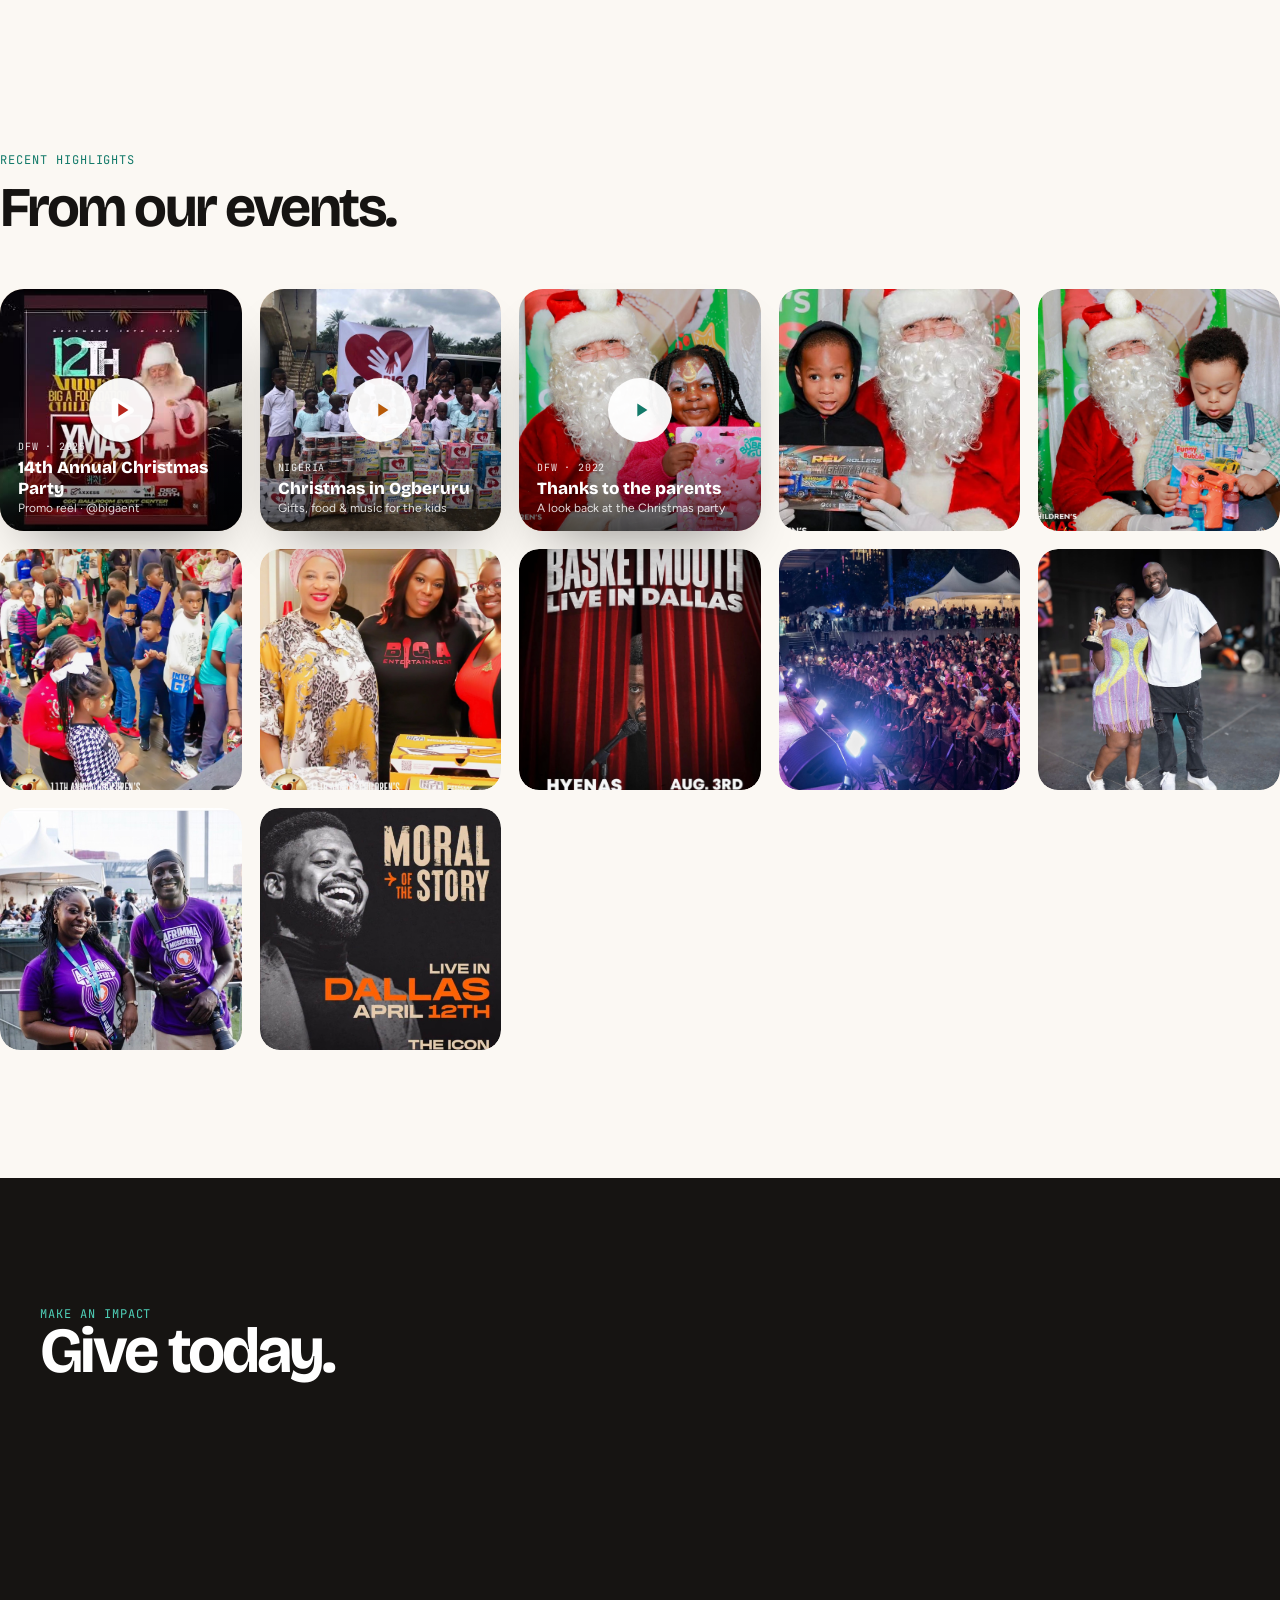
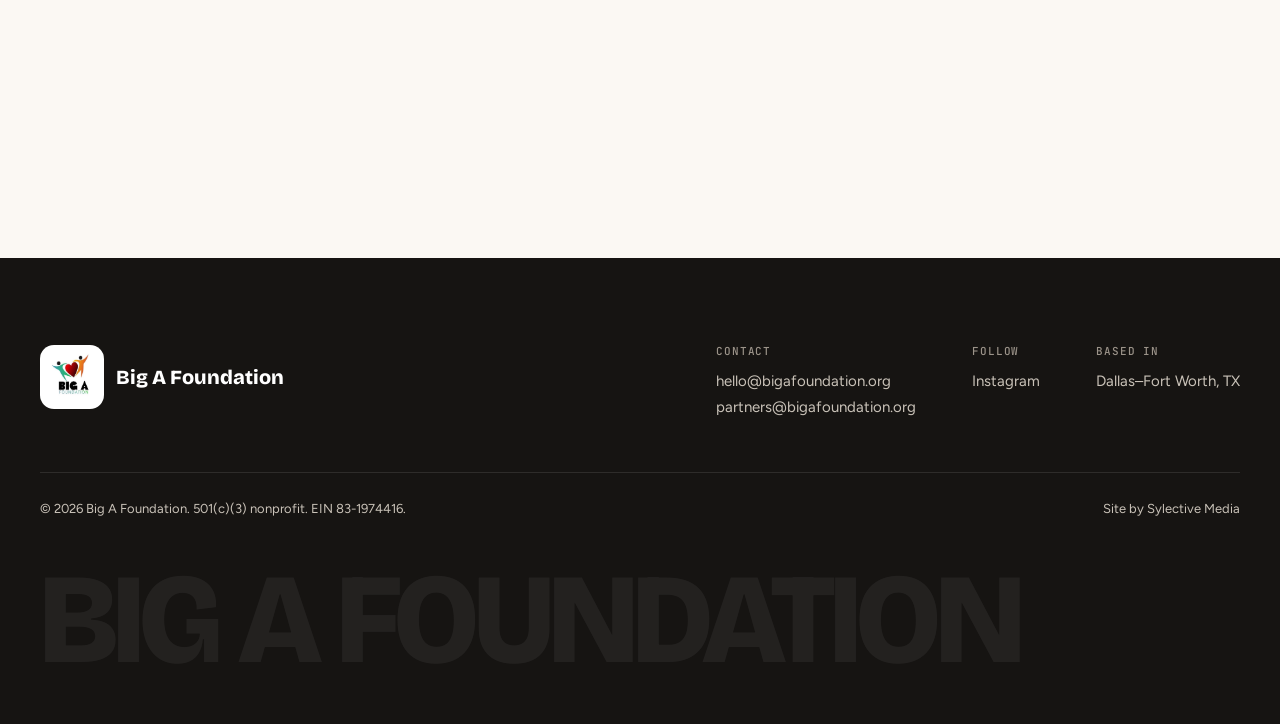
==== commit 493b0a47: "Remove initials avatars from founder bio cards, make names the visual anchor" ====
--- a/sunrise-site/index.html
+++ b/sunrise-site/index.html
@@ -231,10 +231,9 @@
 @media (max-width:860px){ .founder-bios{ grid-template-columns:1fr; } }
 .founder-bio-card{ background:#fff; border-radius:28px; padding:40px; box-shadow:0 20px 50px -35px rgba(22,20,18,.25); border-top:4px solid var(--teal); }
 .founder-bio-card.red{ border-top-color:var(--red); }
-.founder-avatar{ width:56px; height:56px; border-radius:50%; display:flex; align-items:center; justify-content:center; font-family:var(--display); font-weight:800; font-size:19px; color:#fff; margin-bottom:18px; }
-.founder-avatar.teal{ background:var(--teal); }
-.founder-avatar.red{ background:var(--red); }
-.founder-bio-card h4{ font-family:var(--display); font-weight:800; font-size:clamp(20px,2.4vw,24px); letter-spacing:-0.01em; }
+.founder-bio-card h4{ font-family:var(--display); font-weight:800; font-size:clamp(28px,3.4vw,36px); letter-spacing:-0.02em; line-height:1.08; }
+.founder-bio-card.teal h4{ color:var(--teal-deep); }
+.founder-bio-card.red h4{ color:var(--red-deep); }
 .founder-credentials{ font-family:var(--mono); font-size:12px; letter-spacing:.04em; color:var(--muted); margin-top:6px; }
 .founder-titles{ display:flex; flex-wrap:wrap; gap:8px; margin-top:16px; }
 .founder-tag{ font-family:var(--mono); font-size:10px; letter-spacing:.05em; text-transform:uppercase; font-weight:600; padding:6px 11px; border-radius:999px; background:var(--cream-alt); color:var(--muted2); }
@@ -596,7 +595,6 @@
 
     <div class="founder-bios">
       <article class="founder-bio-card teal">
-        <div class="founder-avatar teal">IO</div>
         <h4>Nwayabuife &ldquo;Ifeoma&rdquo; Obiagwu</h4>
         <div class="founder-credentials">MSN, APRN, PMHNP-BC</div>
         <div class="founder-titles">
@@ -616,7 +614,6 @@
       </article>
 
       <article class="founder-bio-card red">
-        <div class="founder-avatar red">AO</div>
         <h4>Anderson Obiagwu</h4>
         <div class="founder-credentials">Founder, Big A Foundation</div>
         <div class="founder-titles">
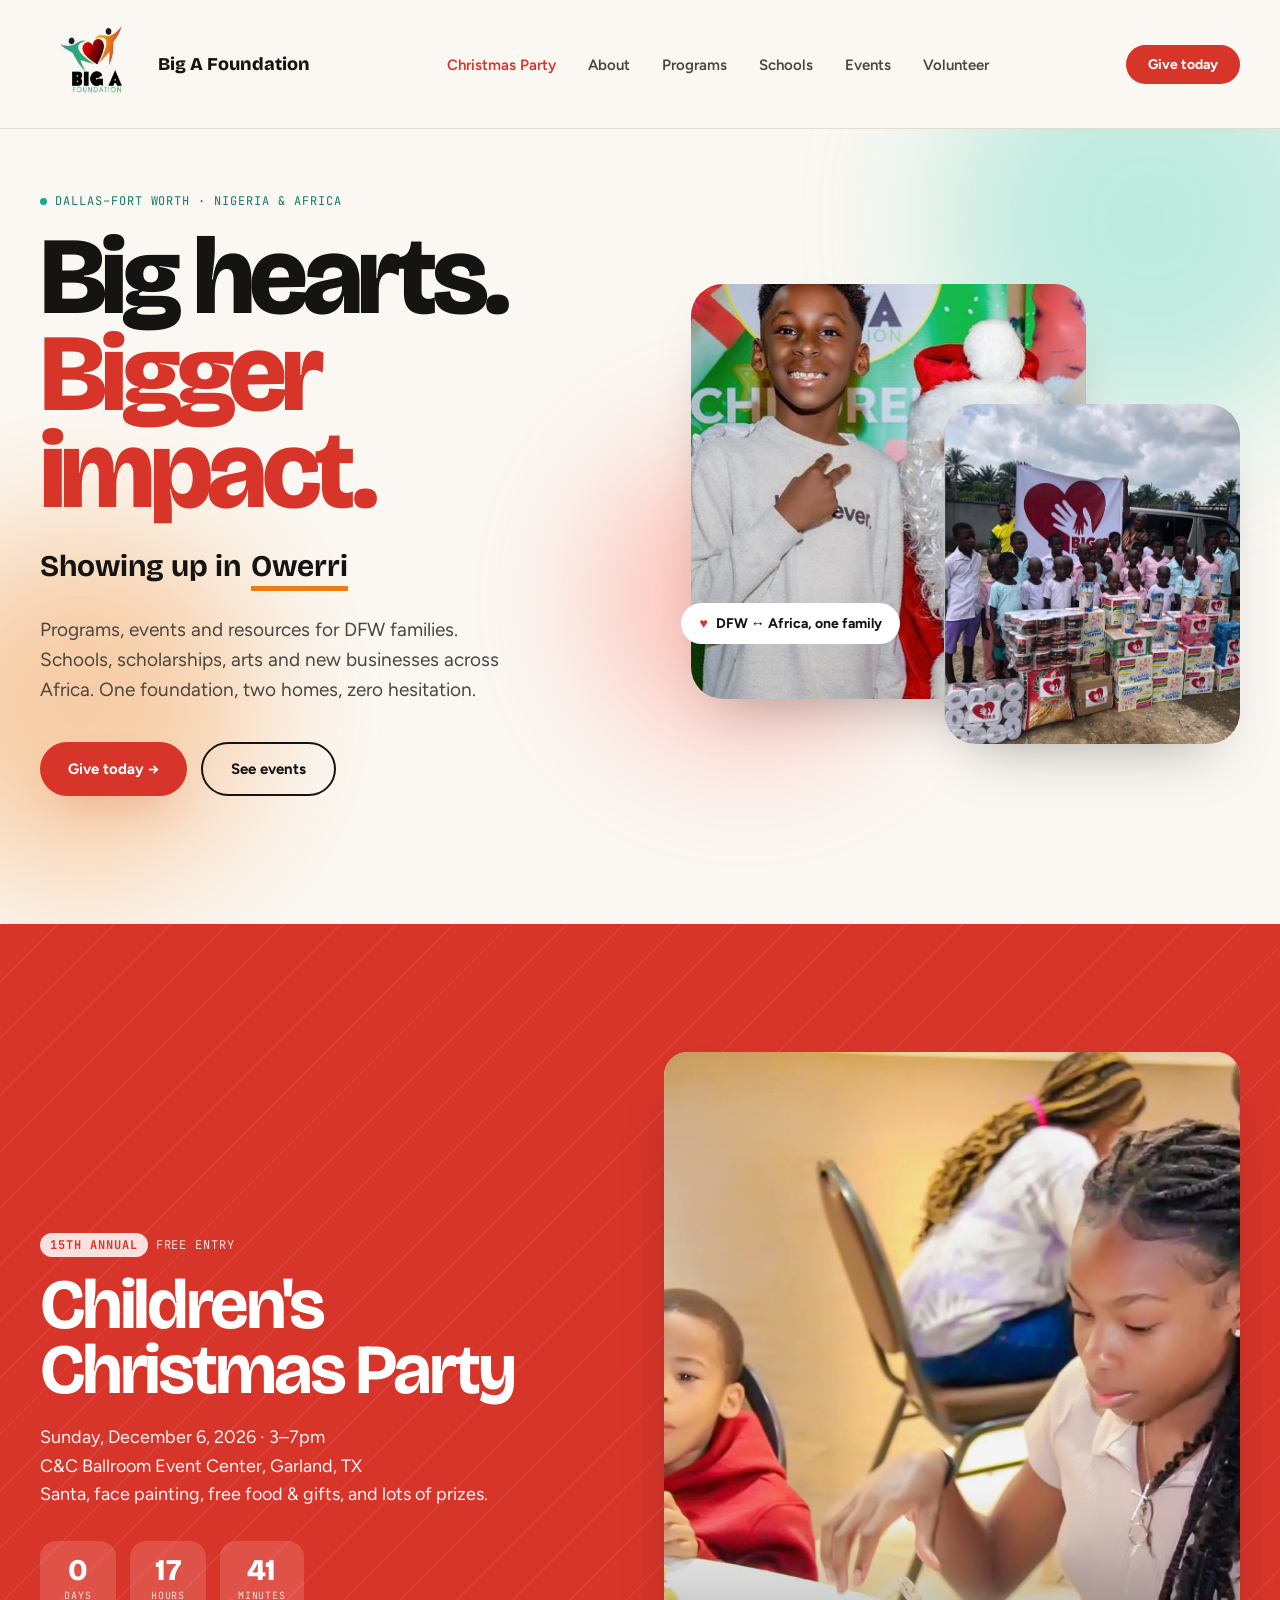
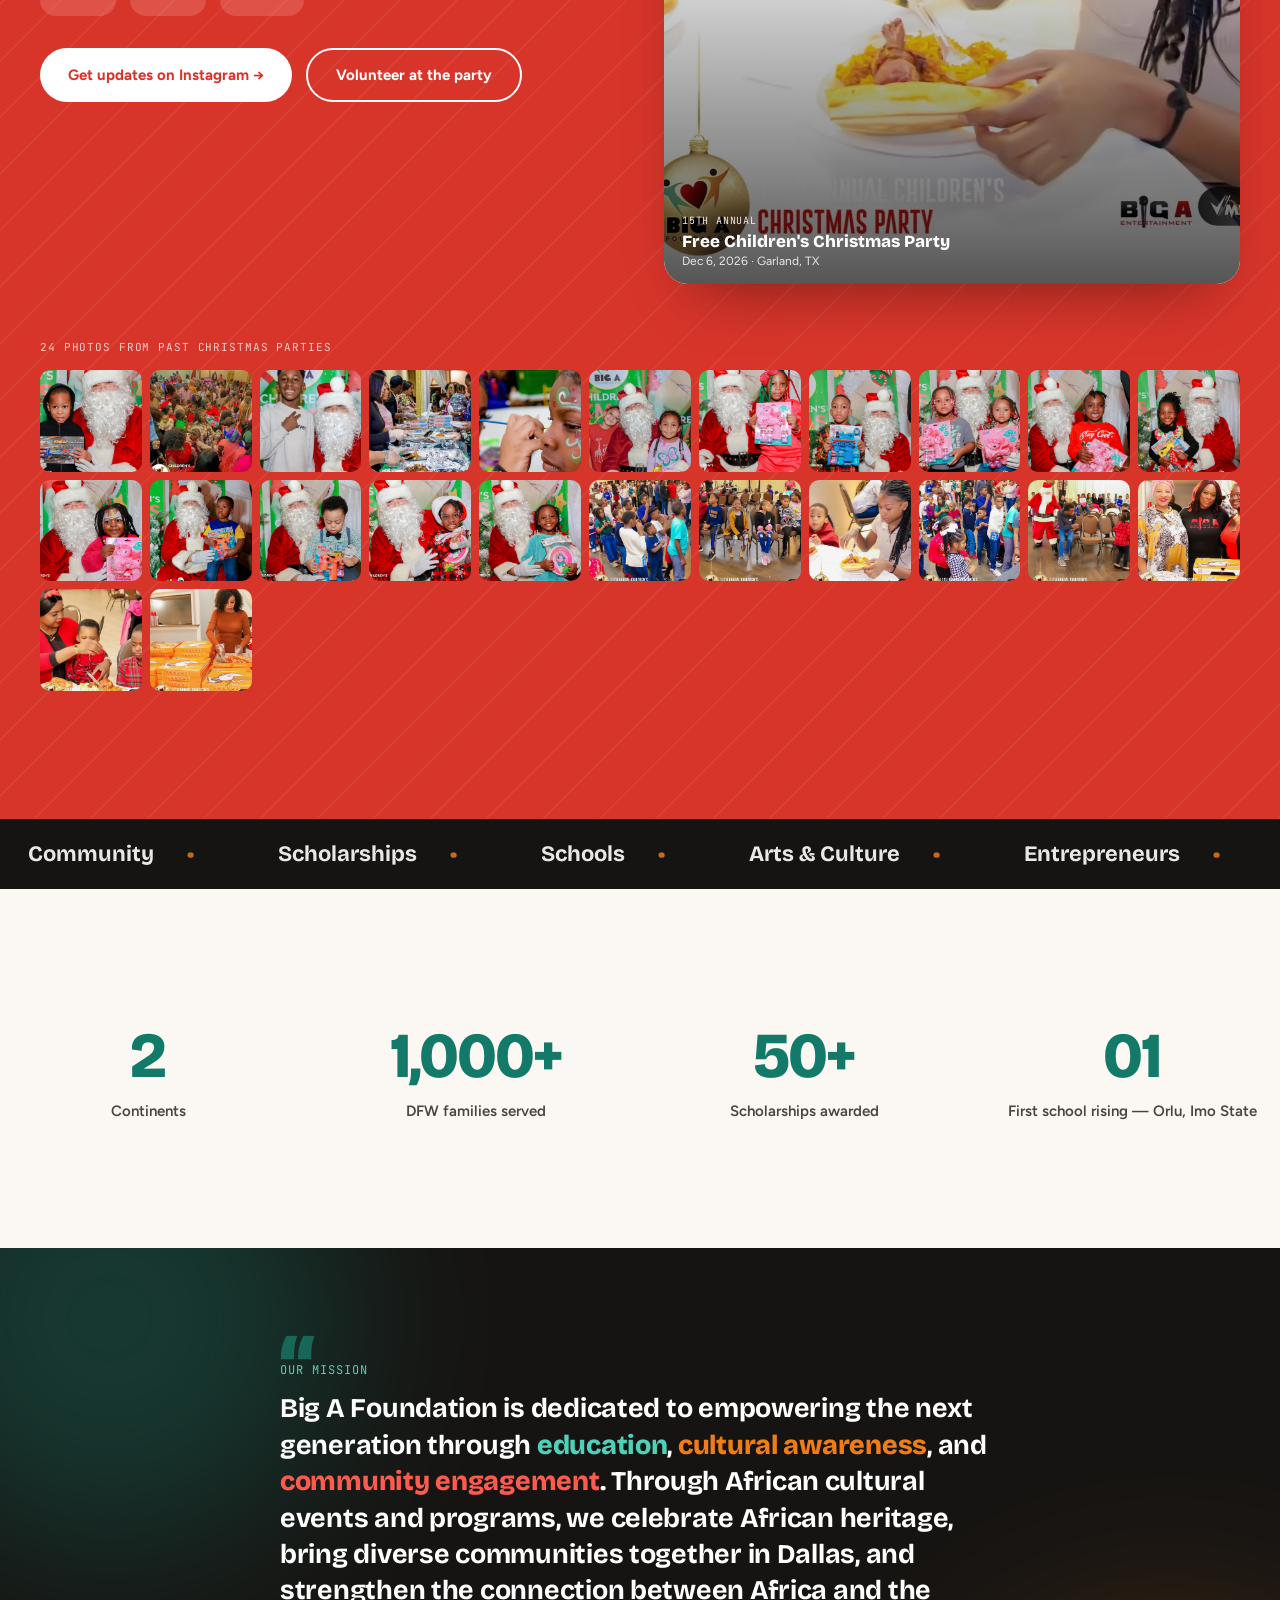
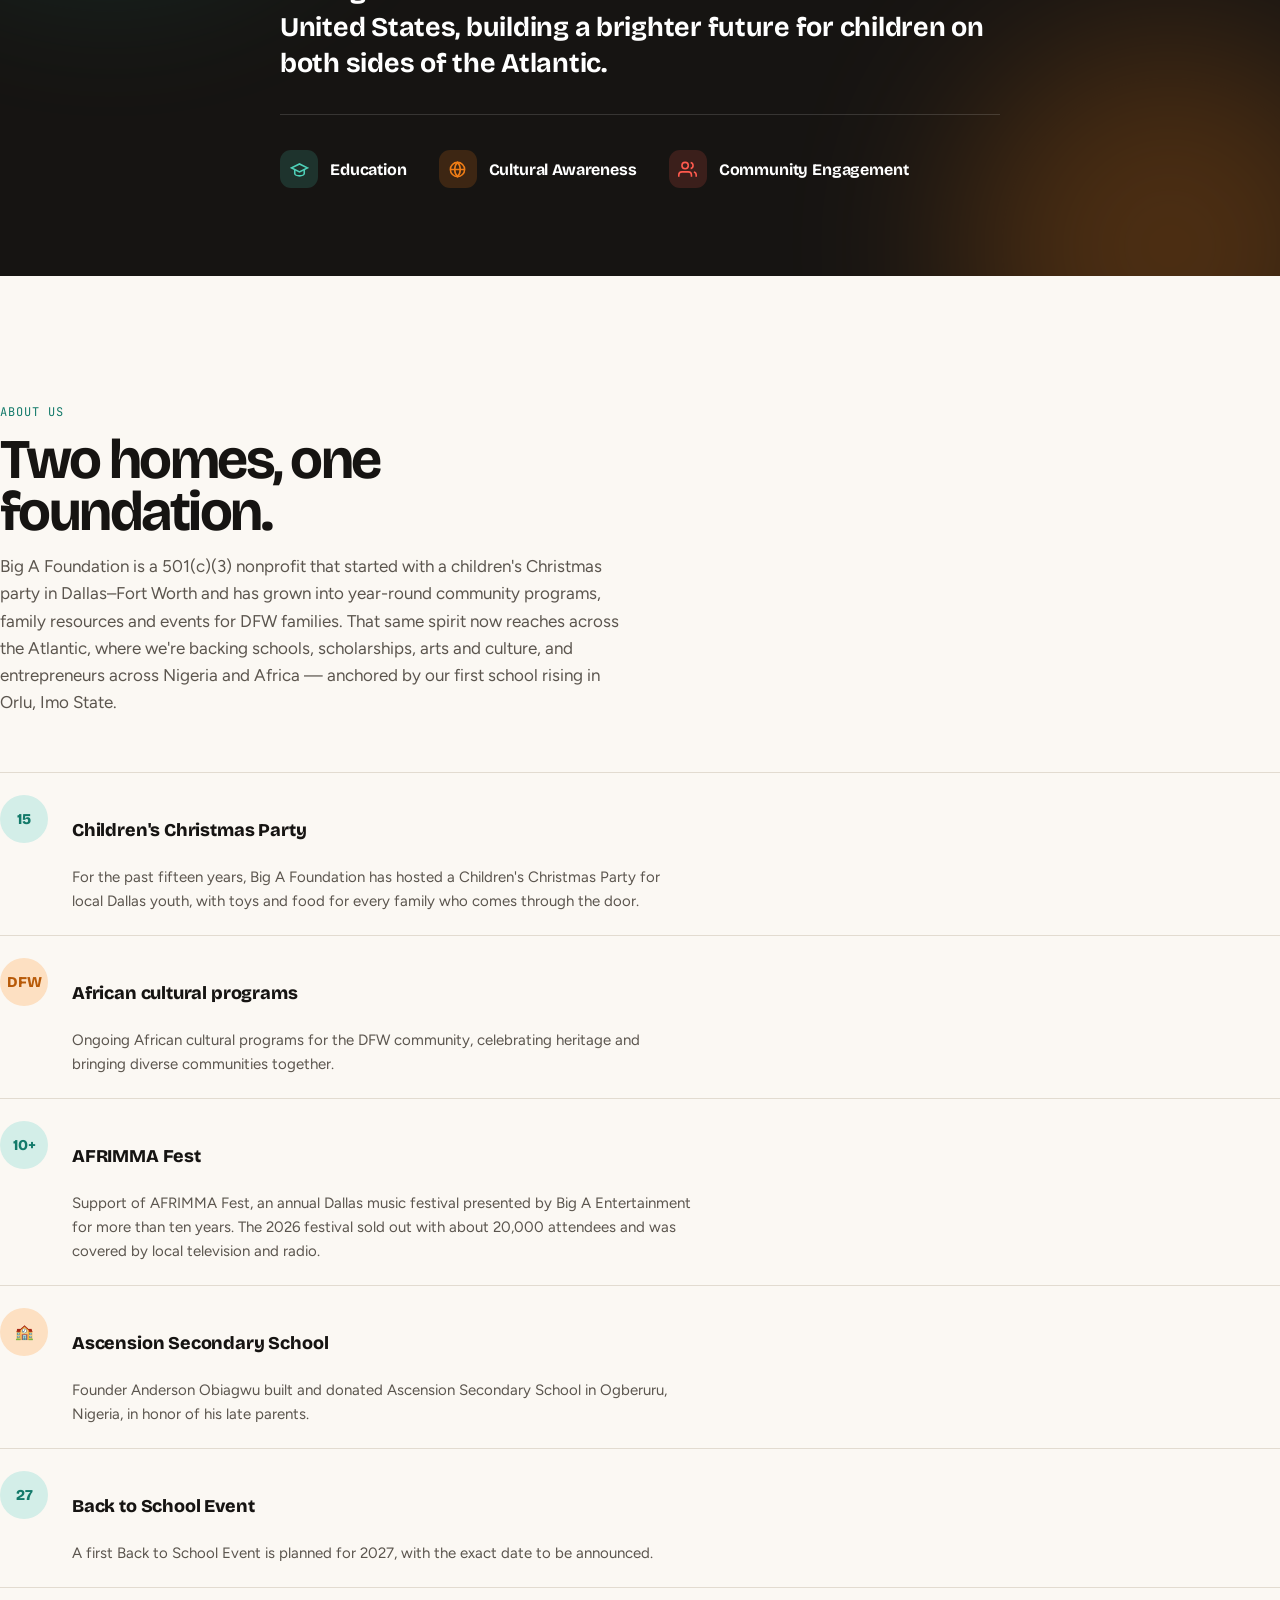
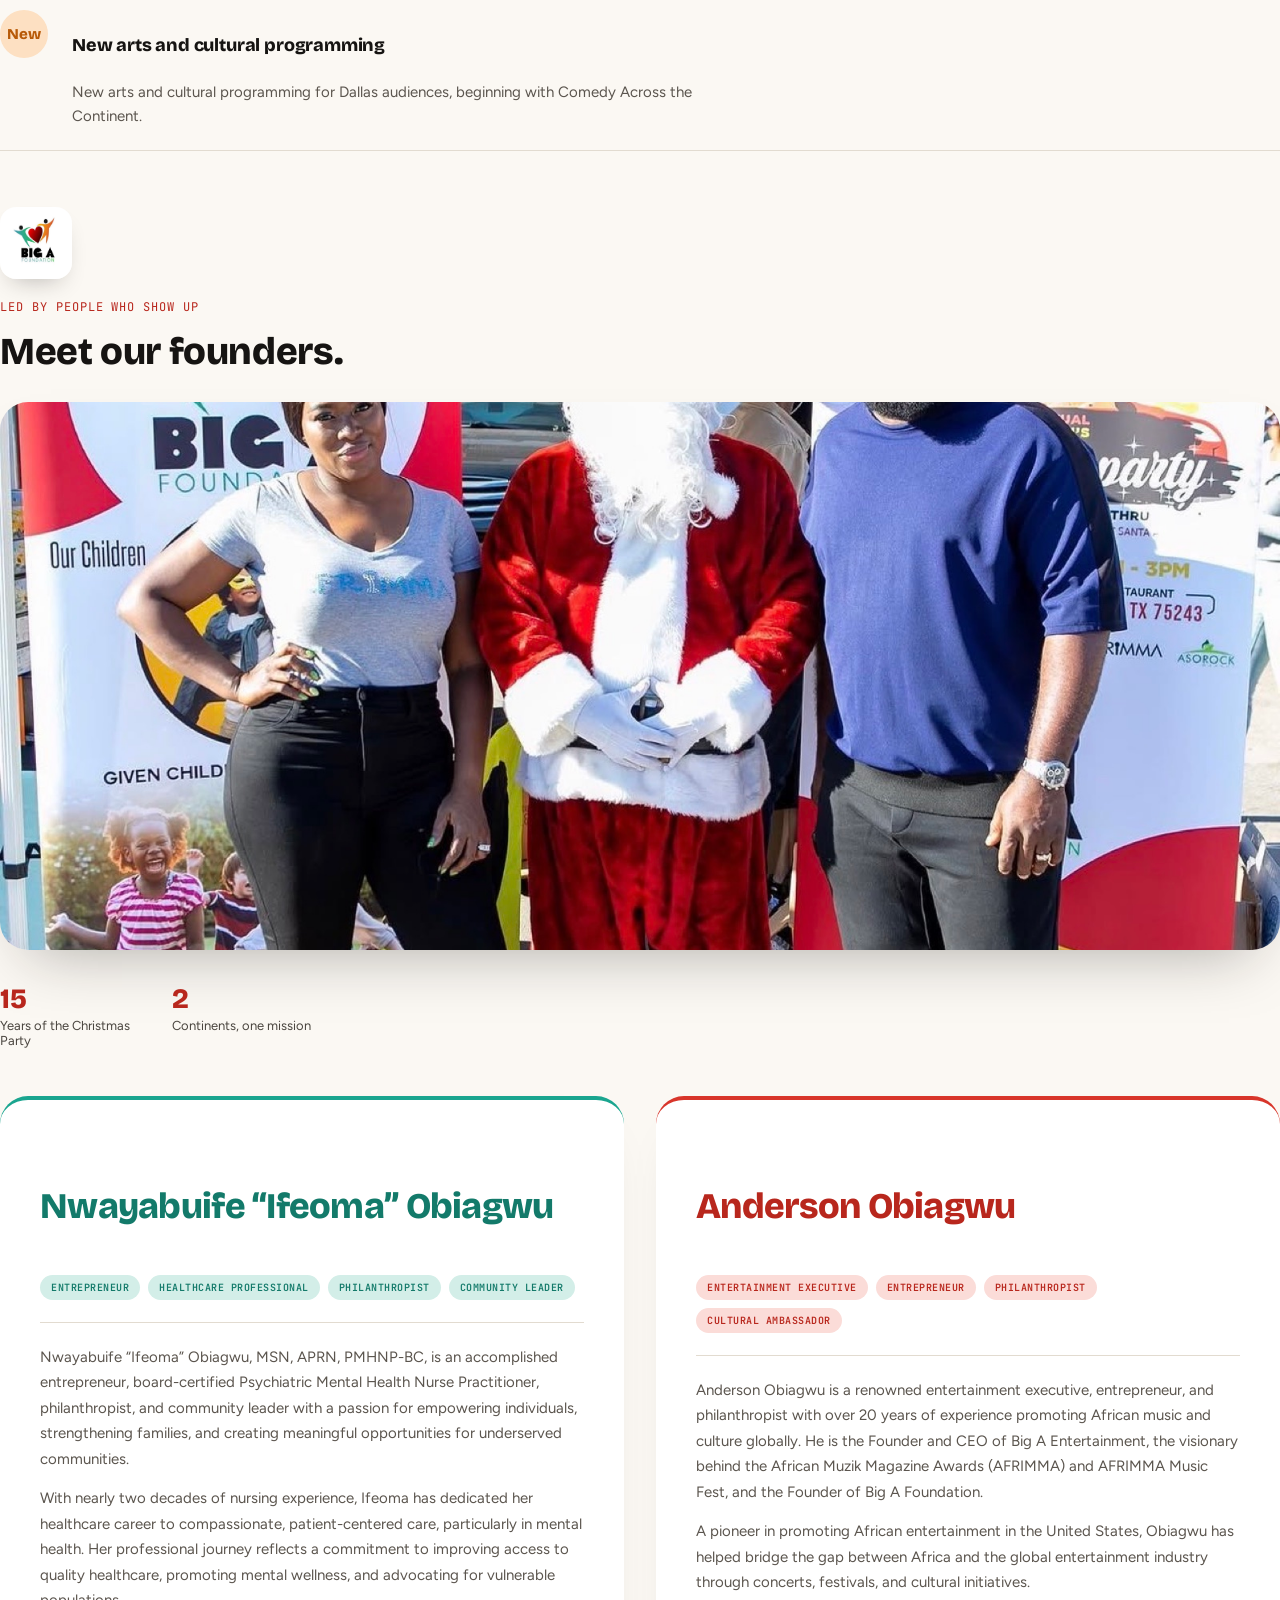
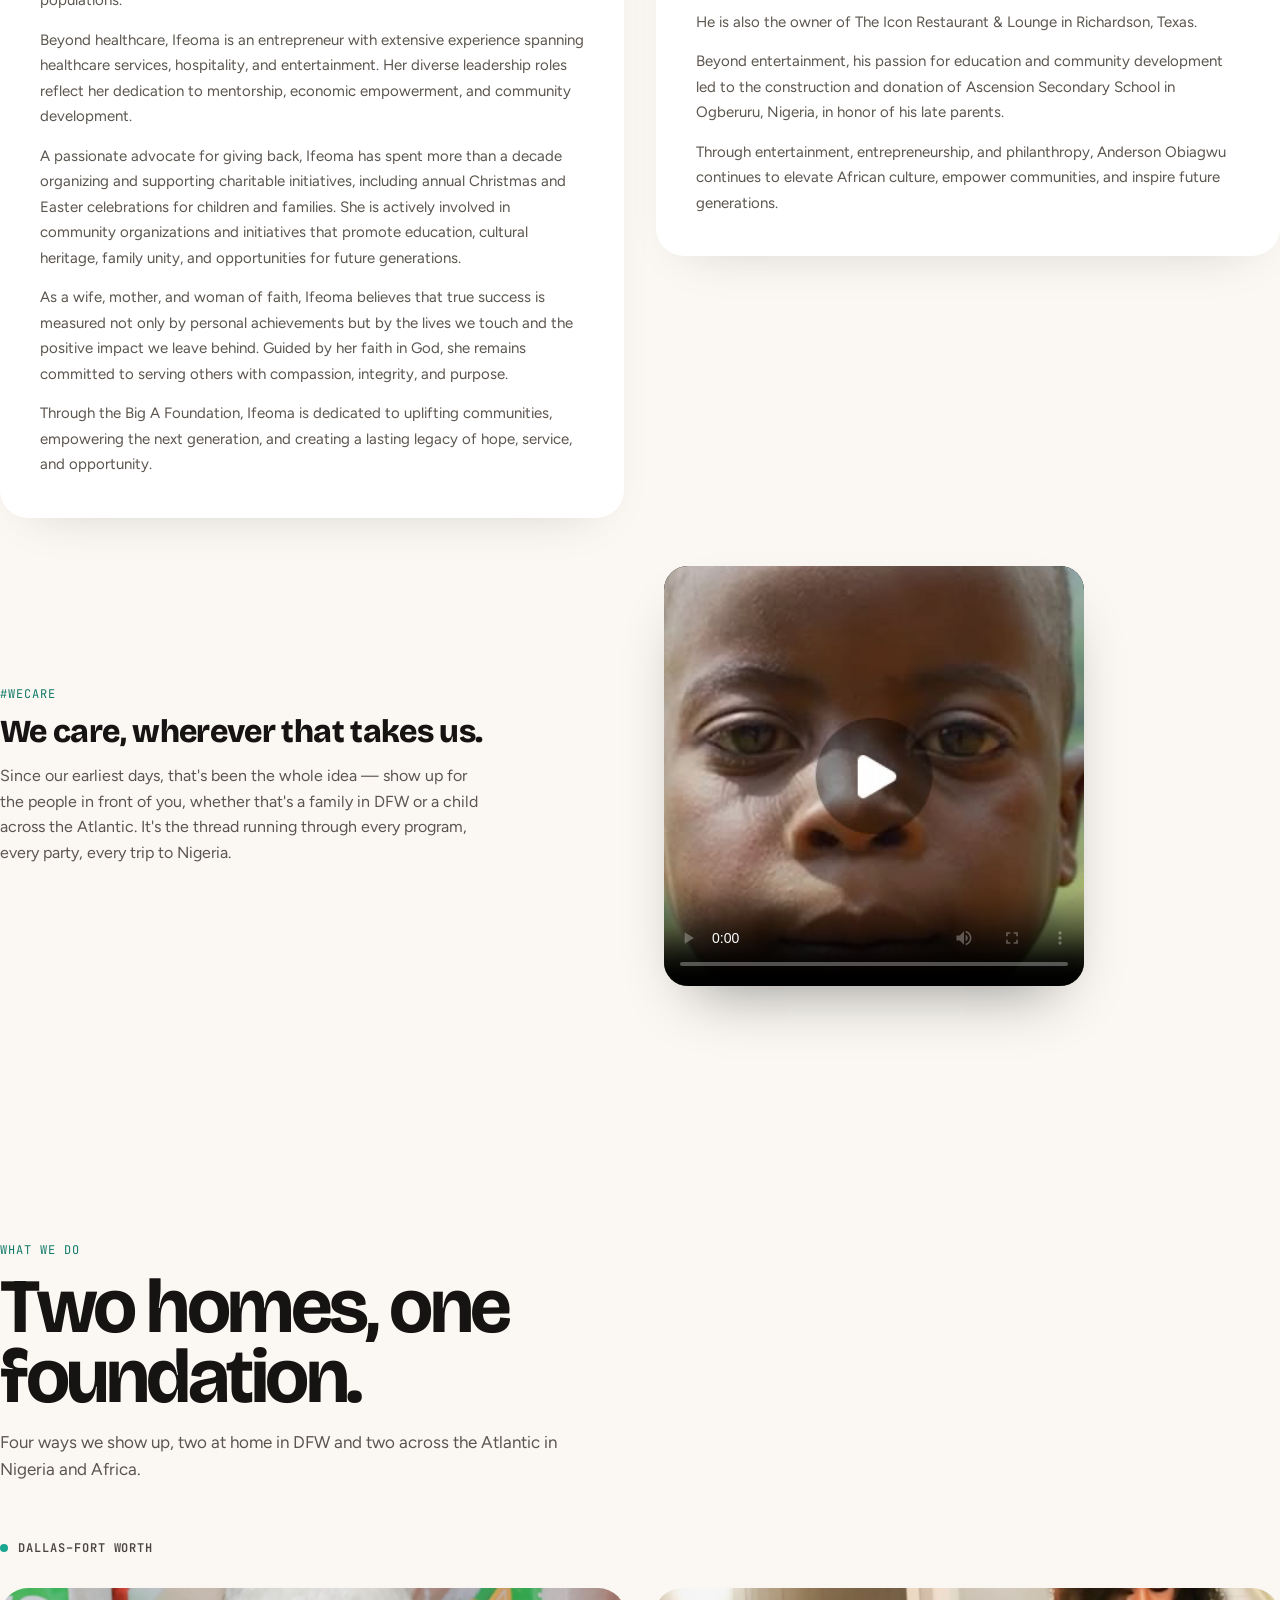
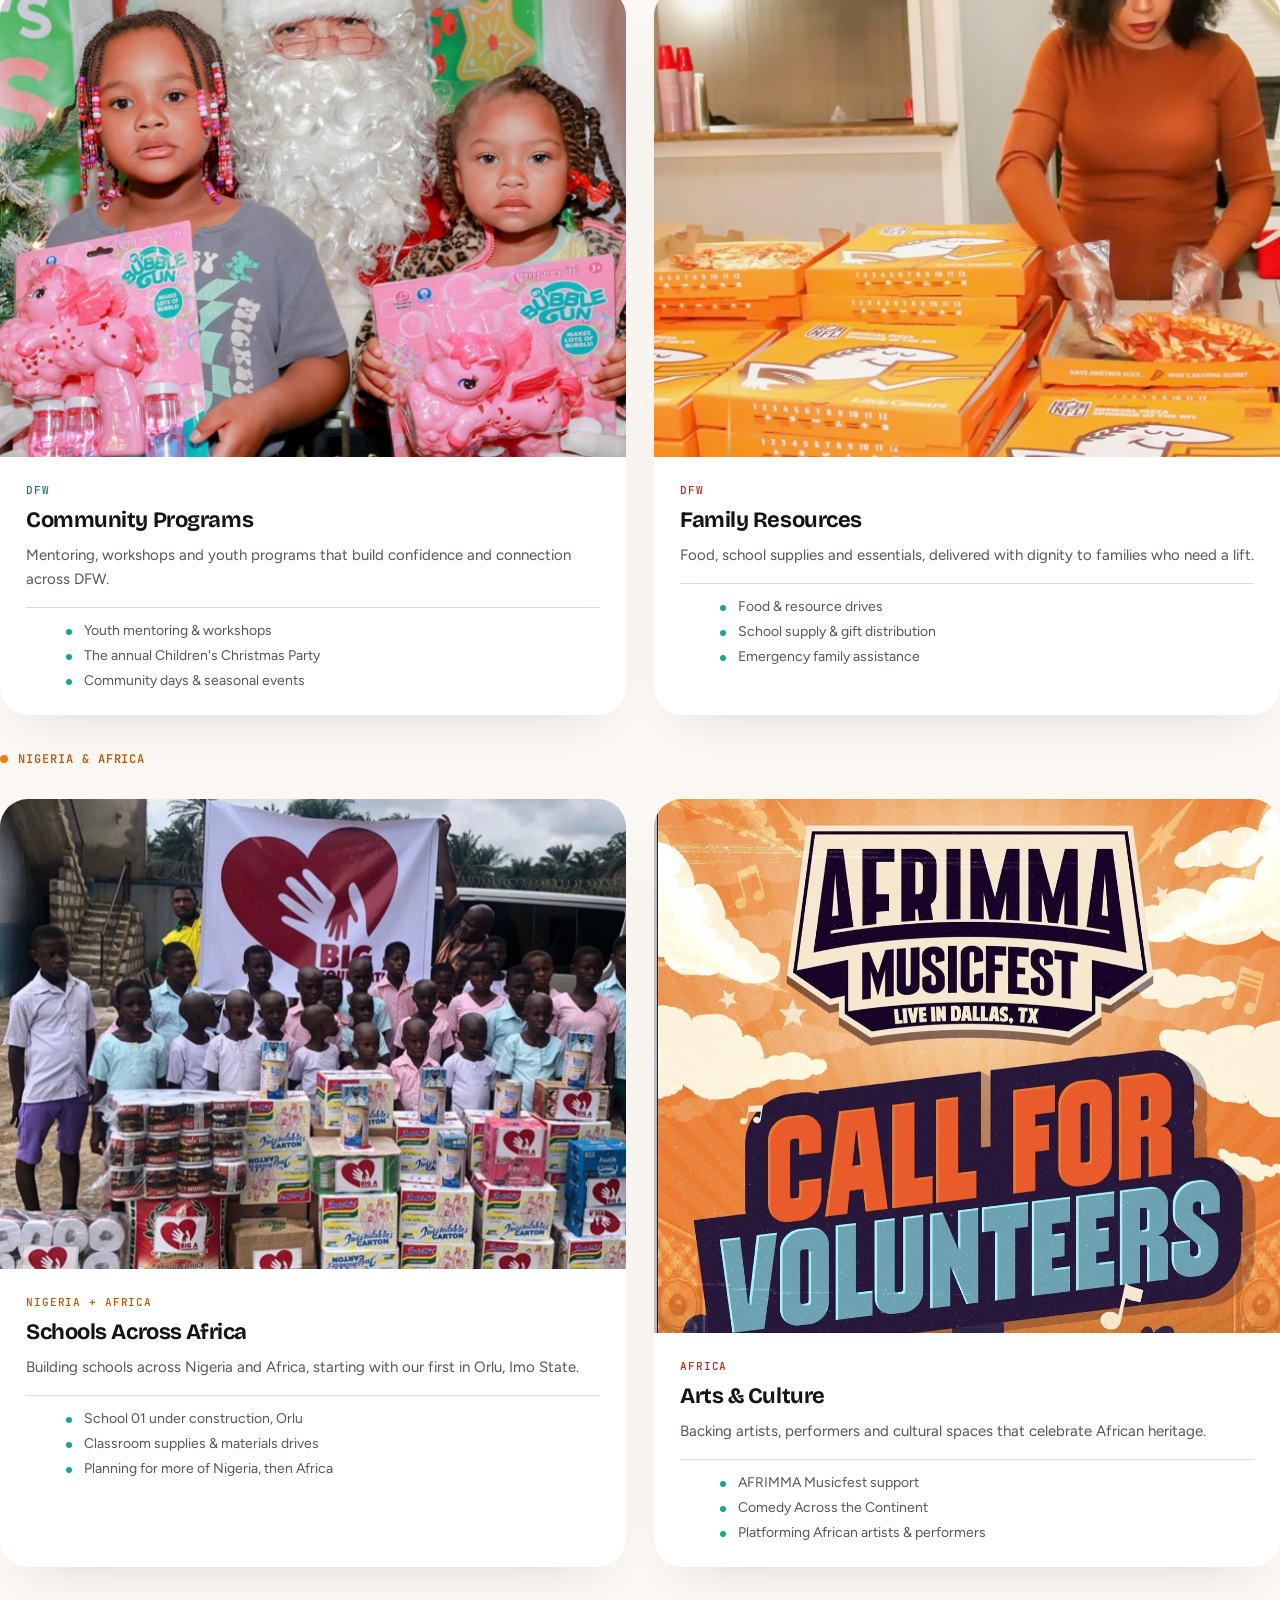
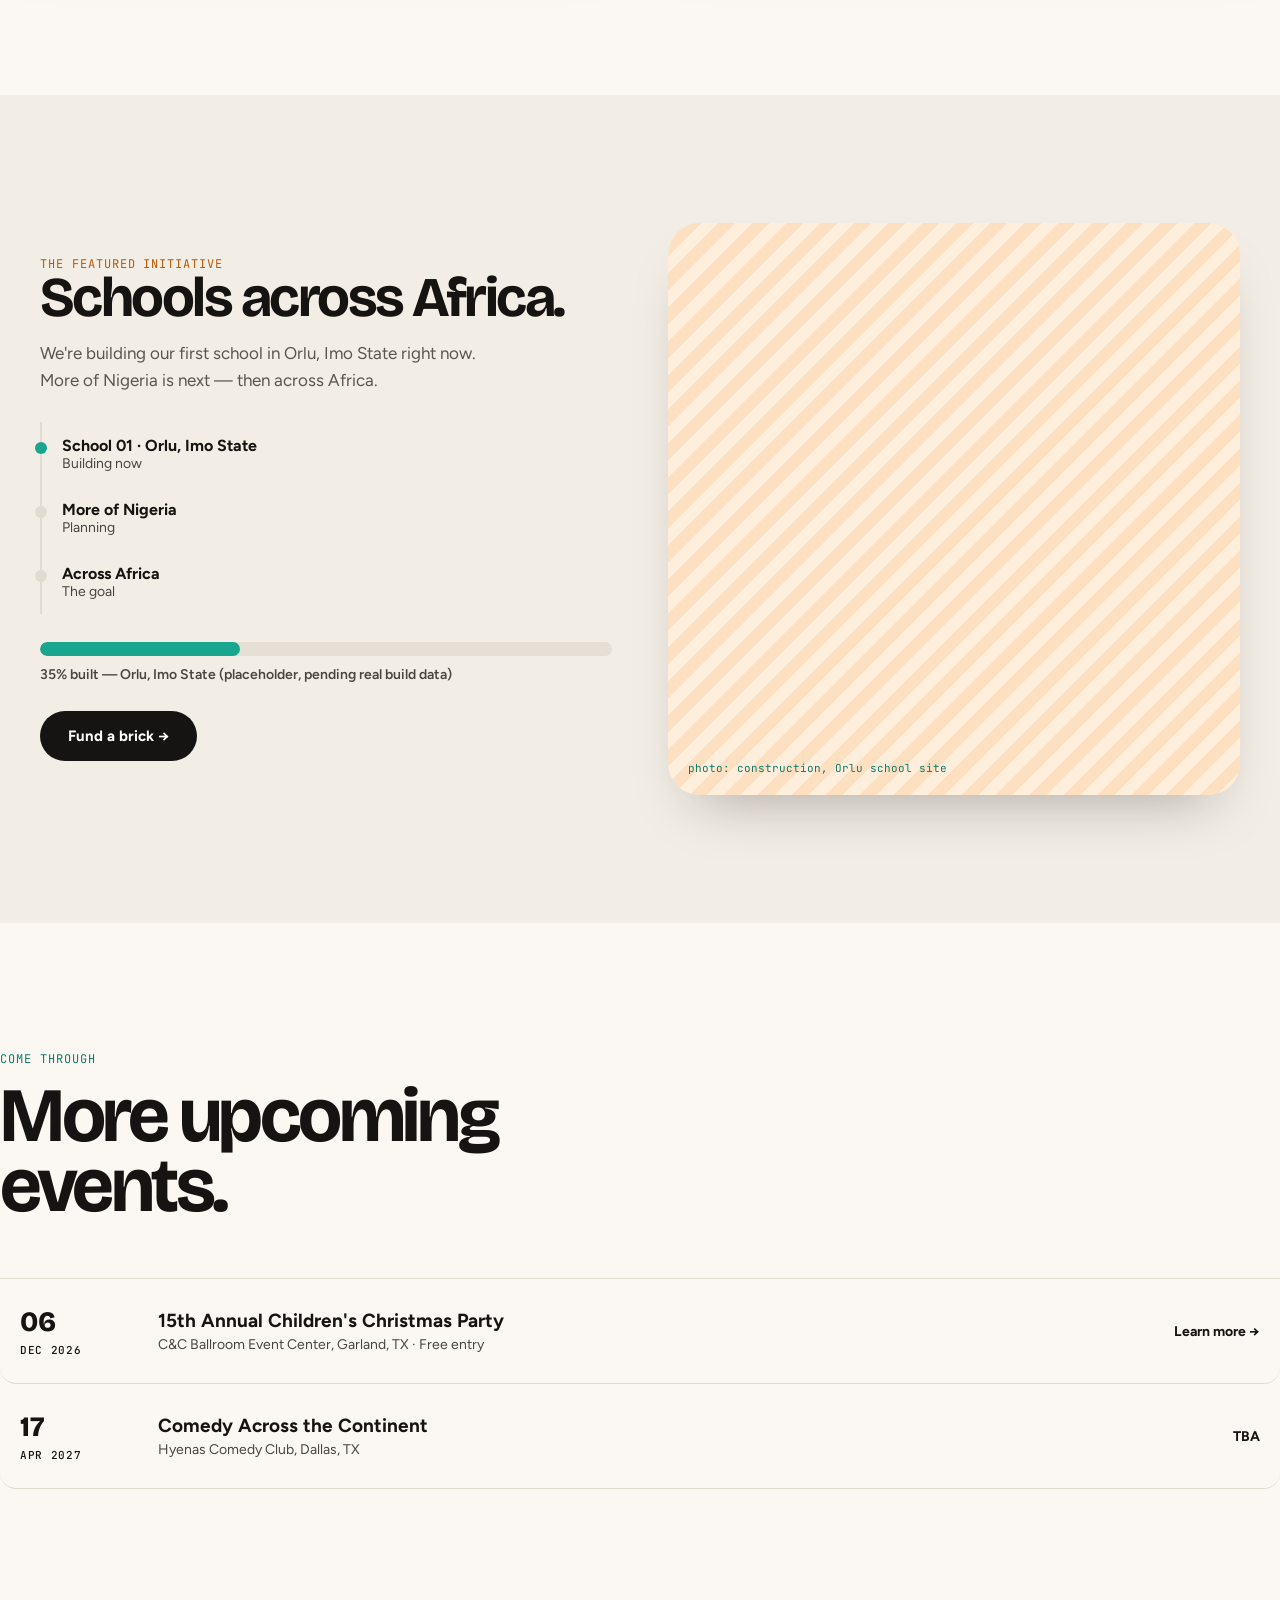
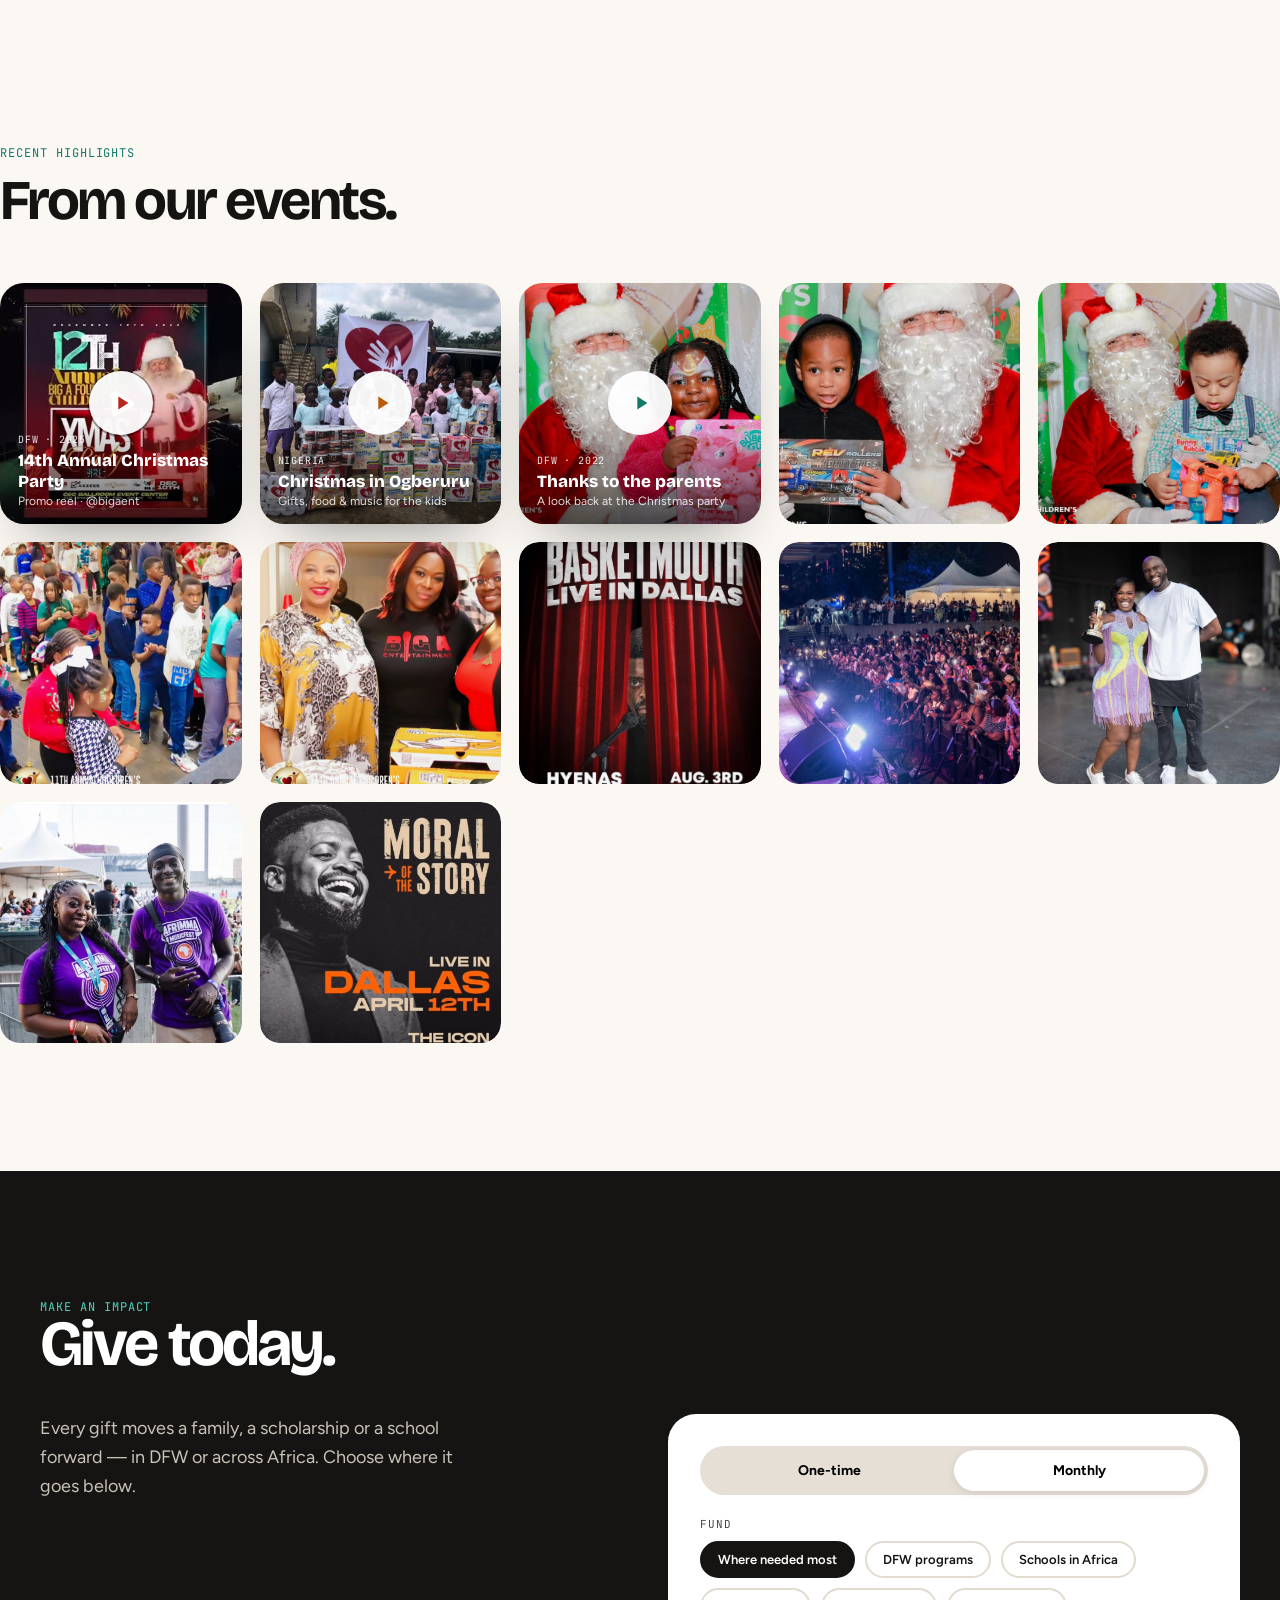
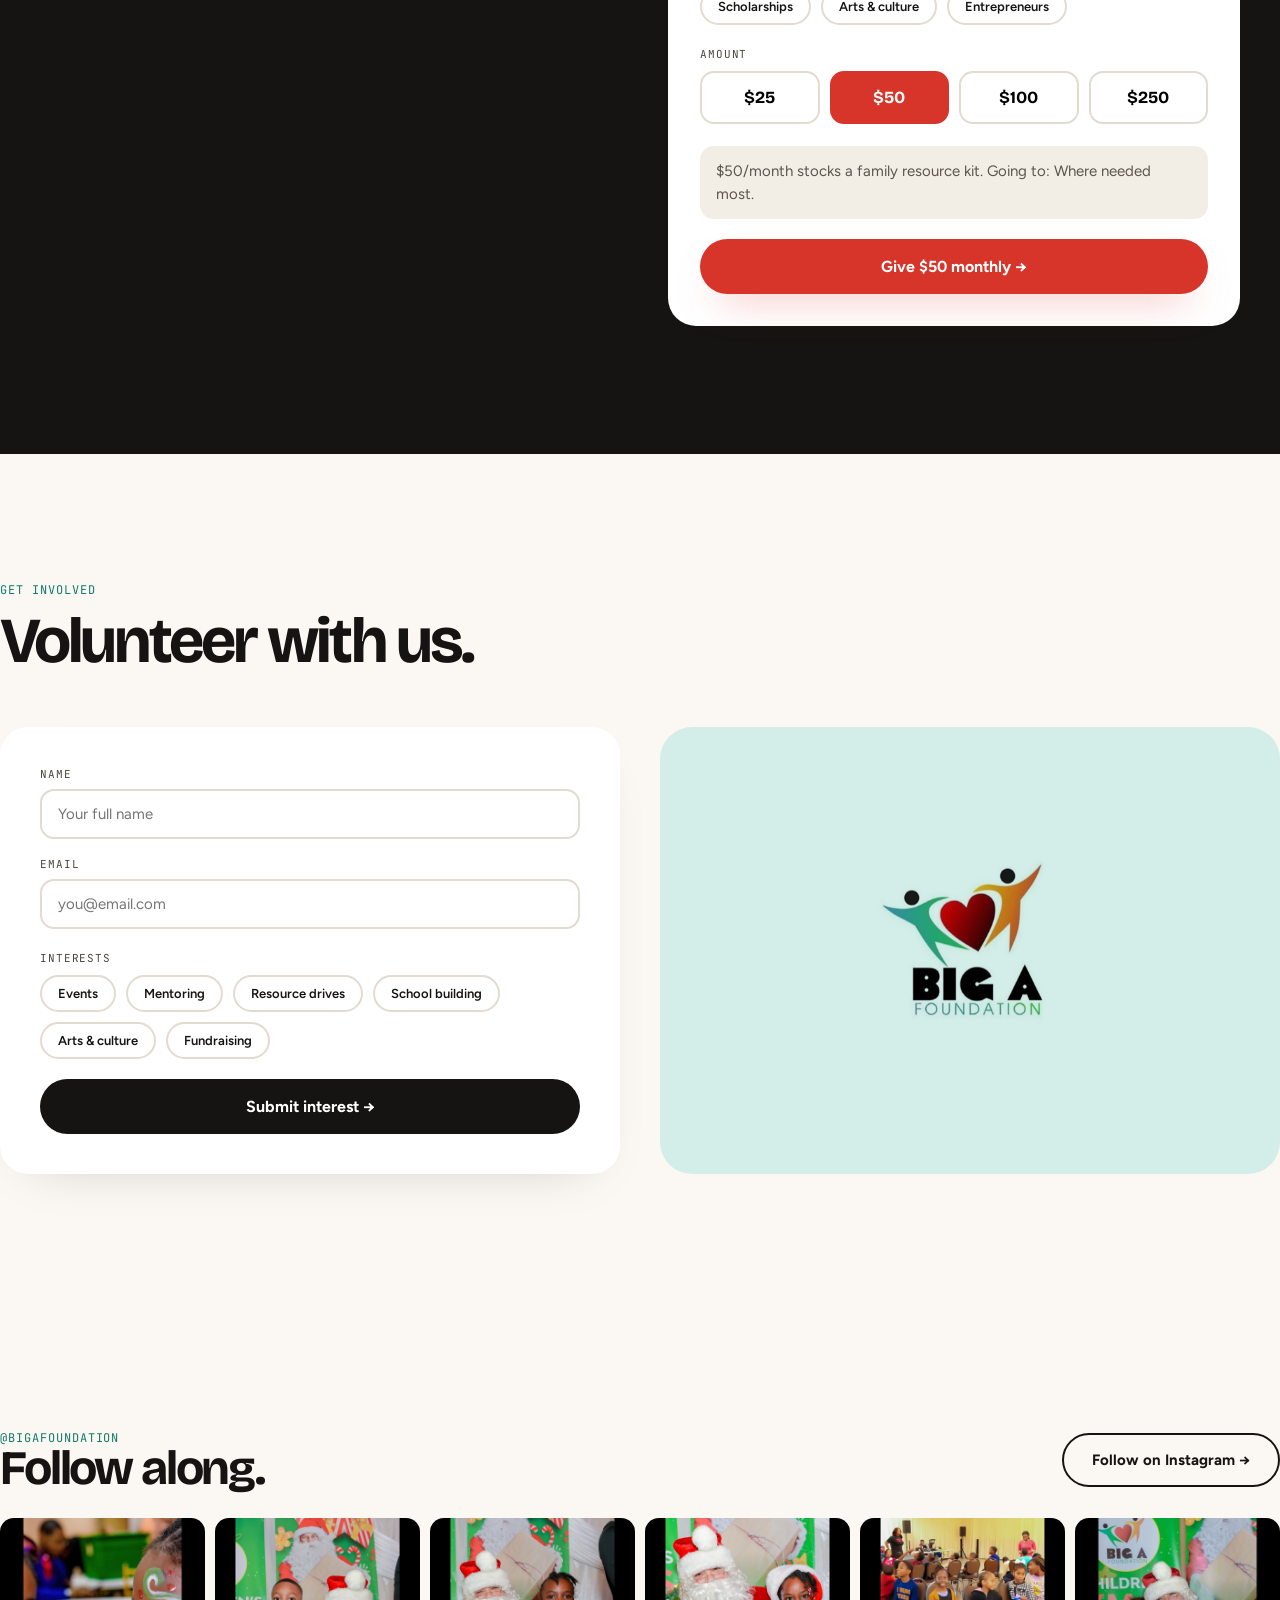
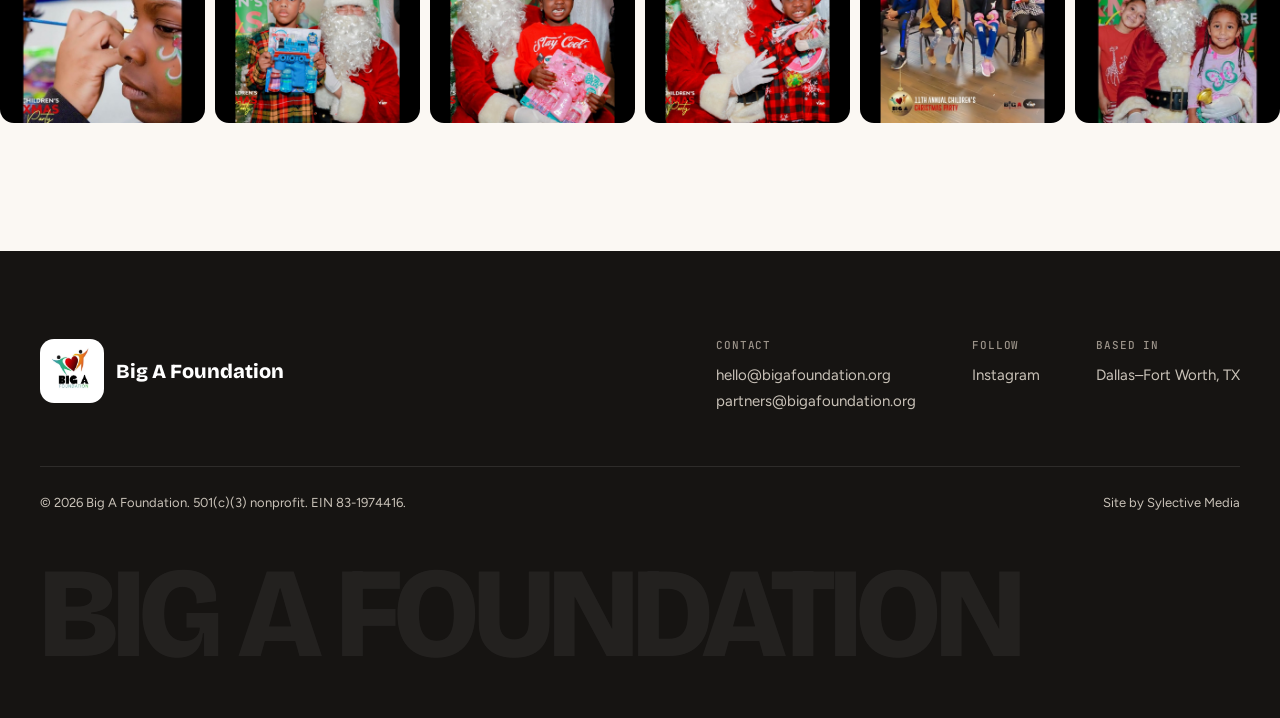
==== commit 67f10d1b: "Remove redundant subheadings from founder bio cards - Ifeoma's credentials (MSN, APRN, PMHNP-BC) now" ====
--- a/sunrise-site/index.html
+++ b/sunrise-site/index.html
@@ -234,8 +234,7 @@
 .founder-bio-card h4{ font-family:var(--display); font-weight:800; font-size:clamp(28px,3.4vw,36px); letter-spacing:-0.02em; line-height:1.08; }
 .founder-bio-card.teal h4{ color:var(--teal-deep); }
 .founder-bio-card.red h4{ color:var(--red-deep); }
-.founder-credentials{ font-family:var(--mono); font-size:12px; letter-spacing:.04em; color:var(--muted); margin-top:6px; }
-.founder-titles{ display:flex; flex-wrap:wrap; gap:8px; margin-top:16px; }
+.founder-titles{ display:flex; flex-wrap:wrap; gap:8px; margin-top:18px; }
 .founder-tag{ font-family:var(--mono); font-size:10px; letter-spacing:.05em; text-transform:uppercase; font-weight:600; padding:6px 11px; border-radius:999px; background:var(--cream-alt); color:var(--muted2); }
 .founder-bio-card.teal .founder-tag{ background:var(--teal-tint2); color:var(--teal-deep); }
 .founder-bio-card.red .founder-tag{ background:var(--red-tint2); color:var(--red-deep); }
@@ -596,7 +595,6 @@
     <div class="founder-bios">
       <article class="founder-bio-card teal">
         <h4>Nwayabuife &ldquo;Ifeoma&rdquo; Obiagwu</h4>
-        <div class="founder-credentials">MSN, APRN, PMHNP-BC</div>
         <div class="founder-titles">
           <span class="founder-tag">Entrepreneur</span>
           <span class="founder-tag">Healthcare Professional</span>
@@ -604,7 +602,7 @@
           <span class="founder-tag">Community Leader</span>
         </div>
         <div class="founder-bio-text">
-          <p>Nwayabuife &ldquo;Ifeoma&rdquo; Obiagwu is an accomplished entrepreneur, board-certified Psychiatric Mental Health Nurse Practitioner, philanthropist, and community leader with a passion for empowering individuals, strengthening families, and creating meaningful opportunities for underserved communities.</p>
+          <p>Nwayabuife &ldquo;Ifeoma&rdquo; Obiagwu, MSN, APRN, PMHNP-BC, is an accomplished entrepreneur, board-certified Psychiatric Mental Health Nurse Practitioner, philanthropist, and community leader with a passion for empowering individuals, strengthening families, and creating meaningful opportunities for underserved communities.</p>
           <p>With nearly two decades of nursing experience, Ifeoma has dedicated her healthcare career to compassionate, patient-centered care, particularly in mental health. Her professional journey reflects a commitment to improving access to quality healthcare, promoting mental wellness, and advocating for vulnerable populations.</p>
           <p>Beyond healthcare, Ifeoma is an entrepreneur with extensive experience spanning healthcare services, hospitality, and entertainment. Her diverse leadership roles reflect her dedication to mentorship, economic empowerment, and community development.</p>
           <p>A passionate advocate for giving back, Ifeoma has spent more than a decade organizing and supporting charitable initiatives, including annual Christmas and Easter celebrations for children and families. She is actively involved in community organizations and initiatives that promote education, cultural heritage, family unity, and opportunities for future generations.</p>
@@ -615,7 +613,6 @@
 
       <article class="founder-bio-card red">
         <h4>Anderson Obiagwu</h4>
-        <div class="founder-credentials">Founder, Big A Foundation</div>
         <div class="founder-titles">
           <span class="founder-tag">Entertainment Executive</span>
           <span class="founder-tag">Entrepreneur</span>
